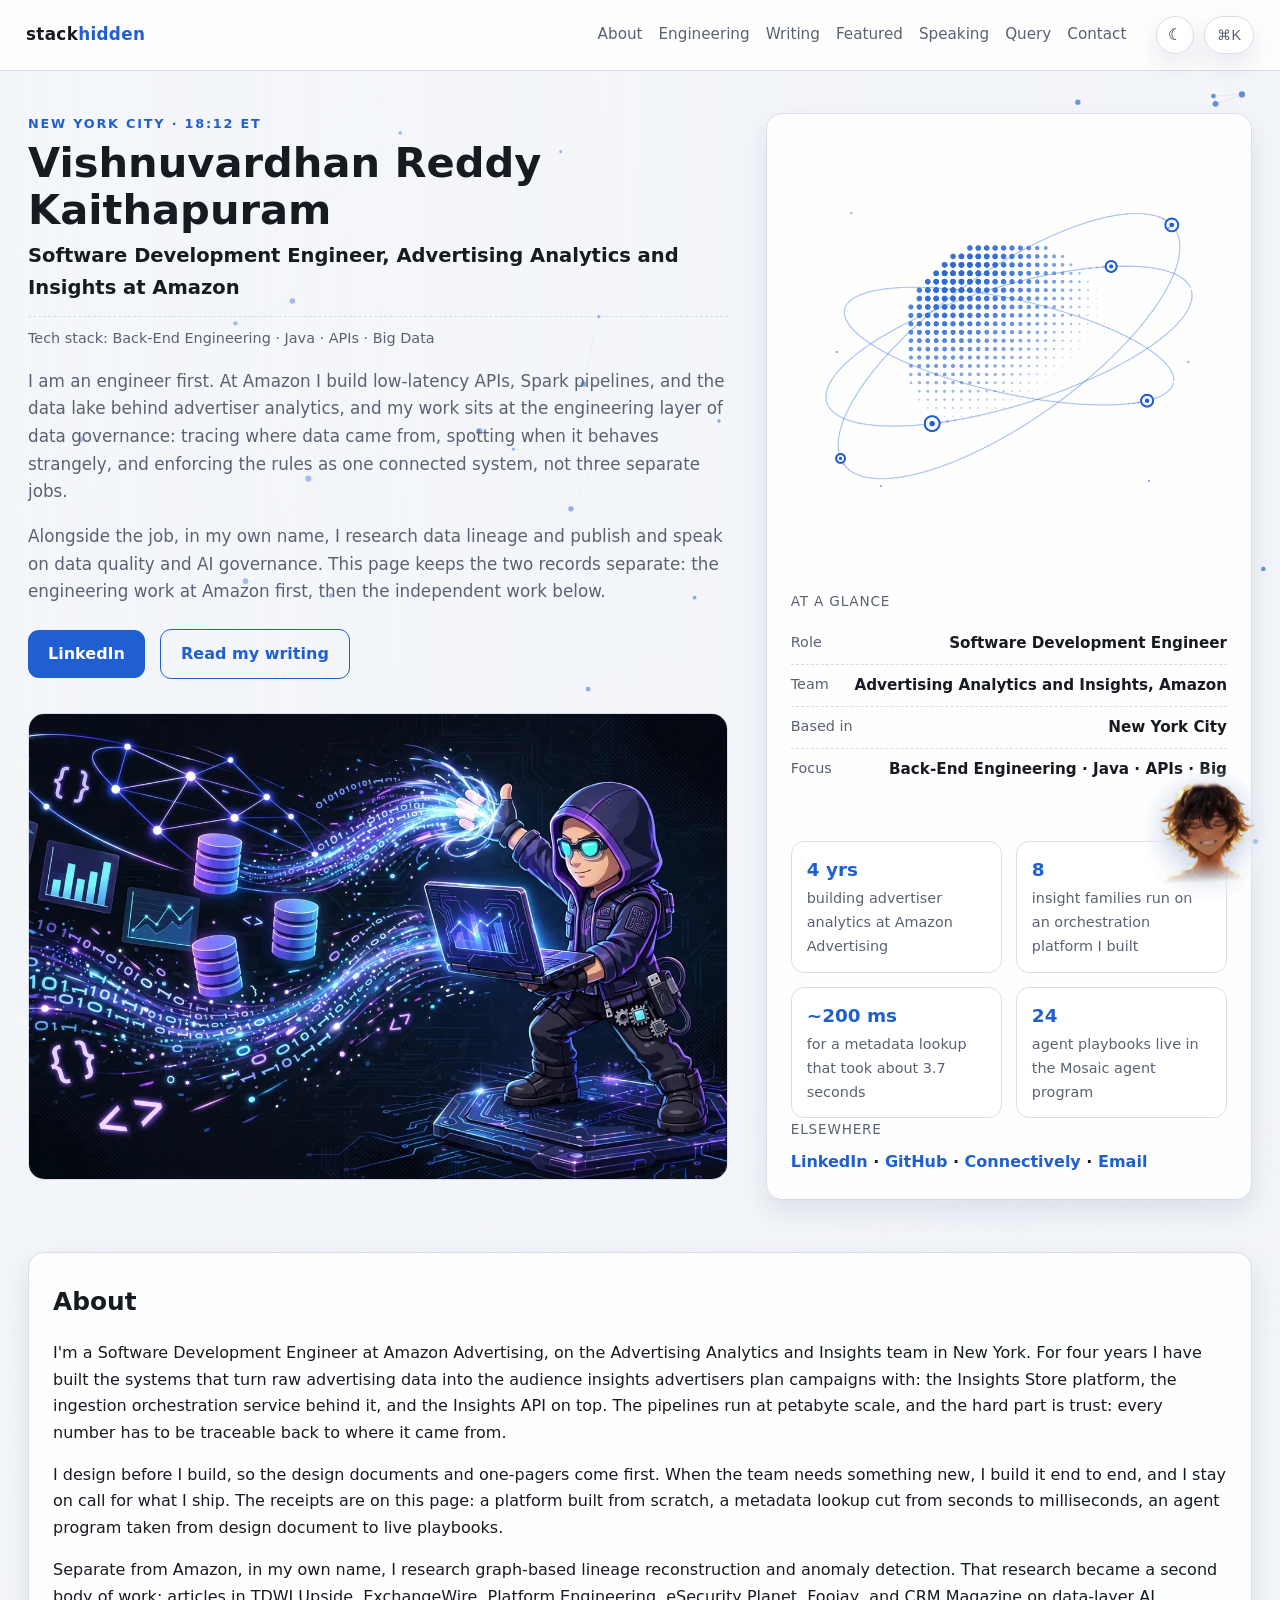
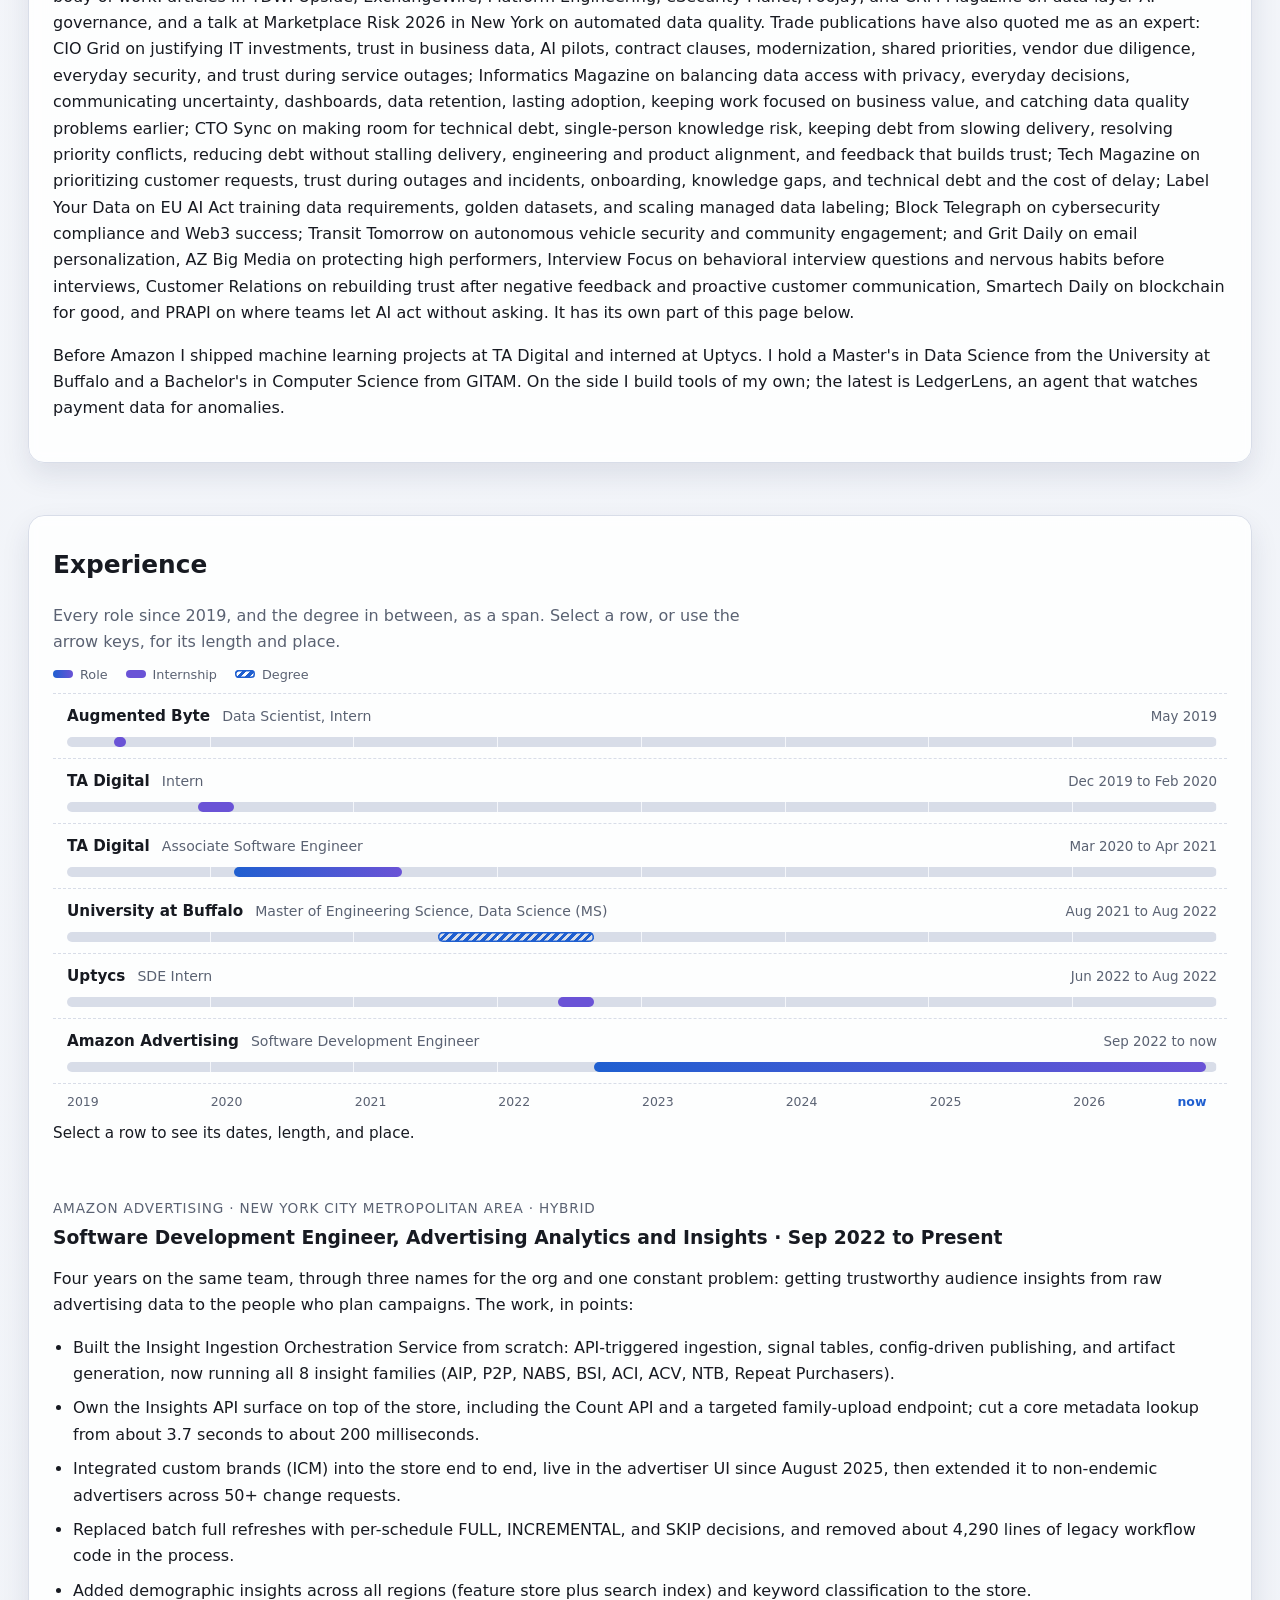
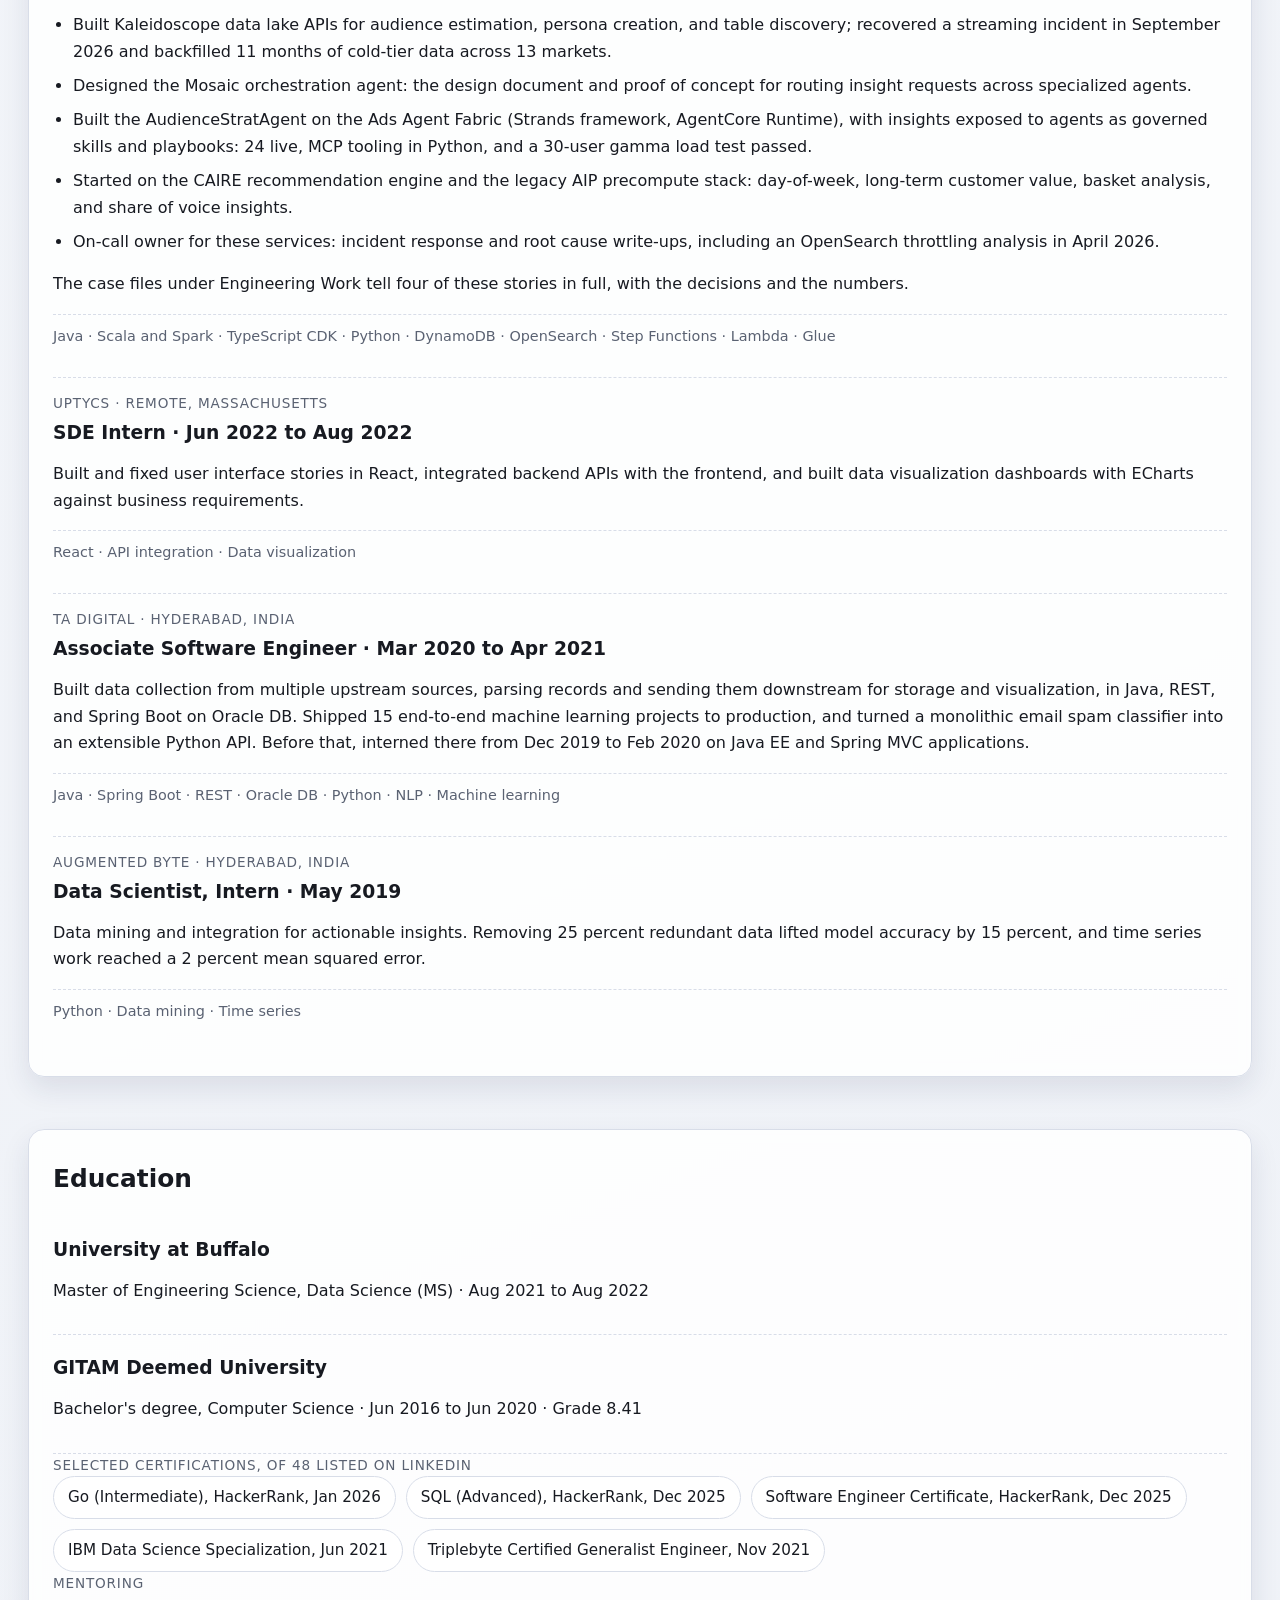
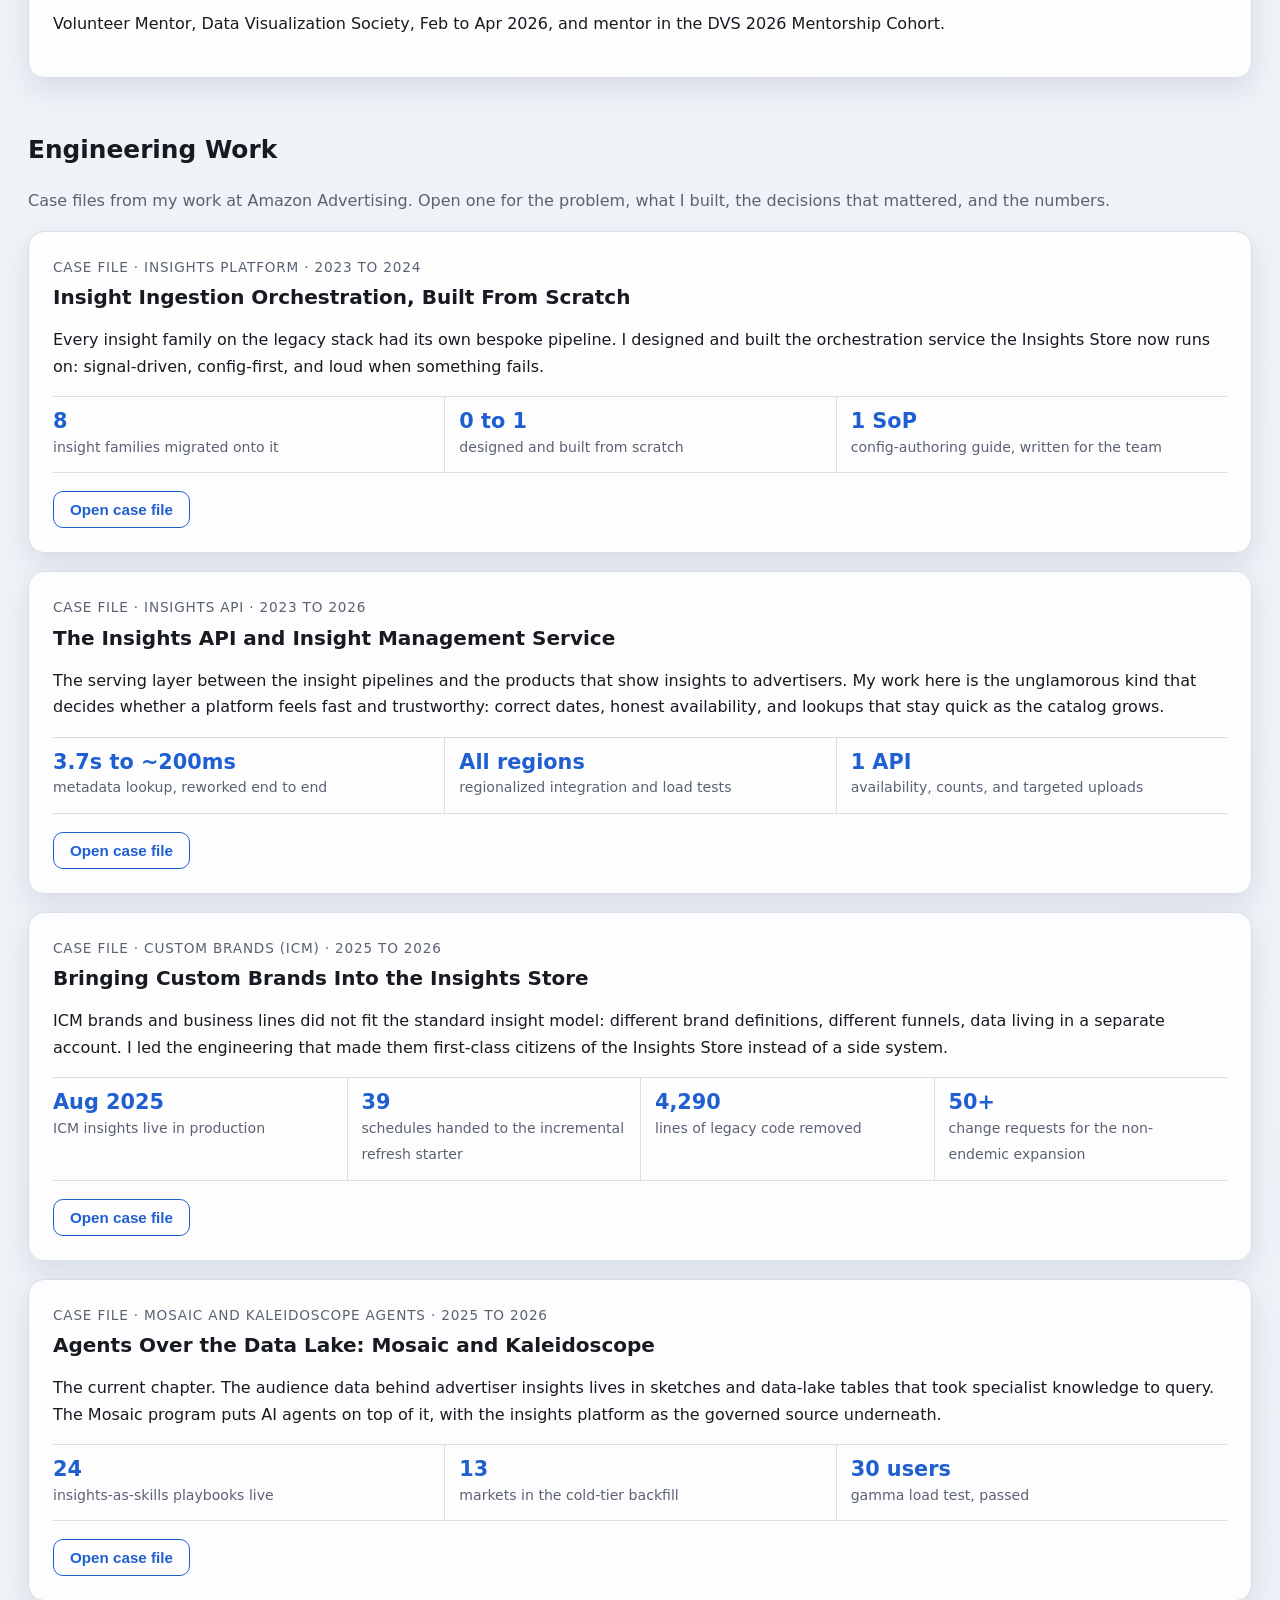
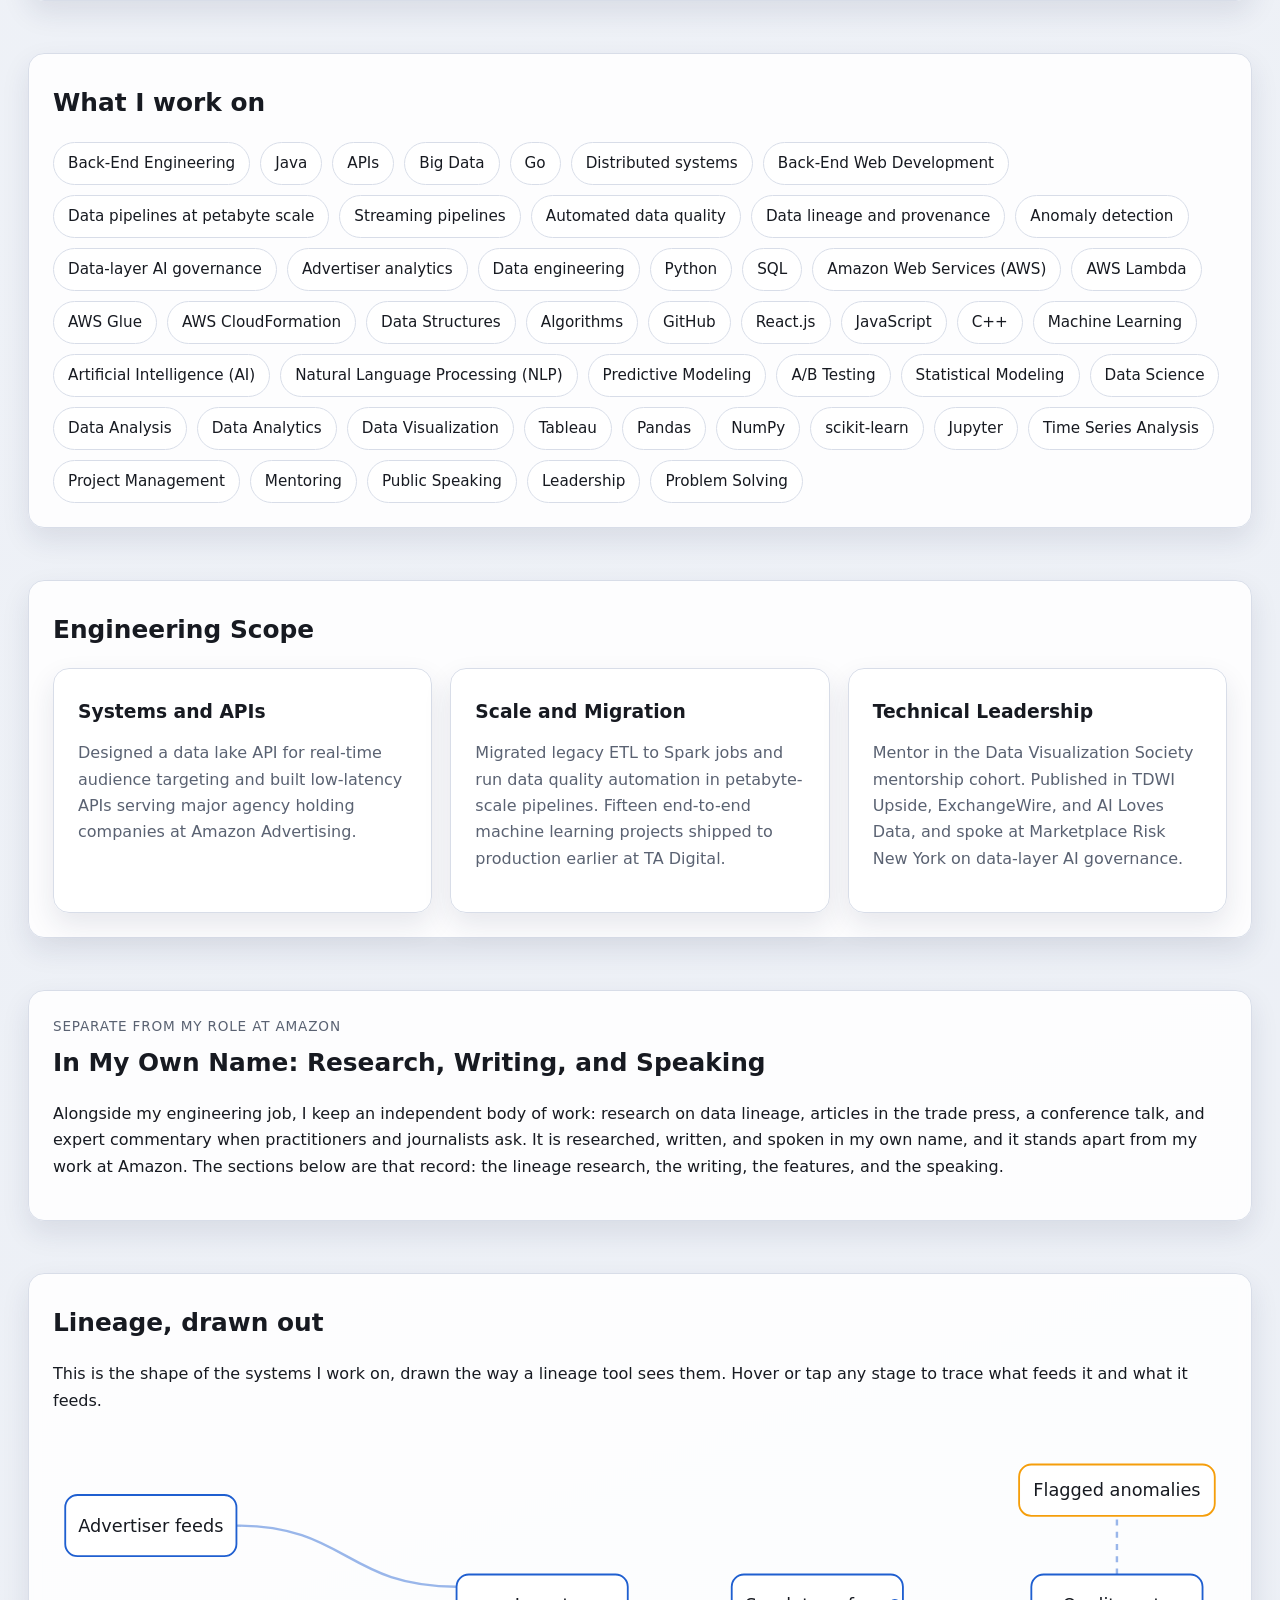
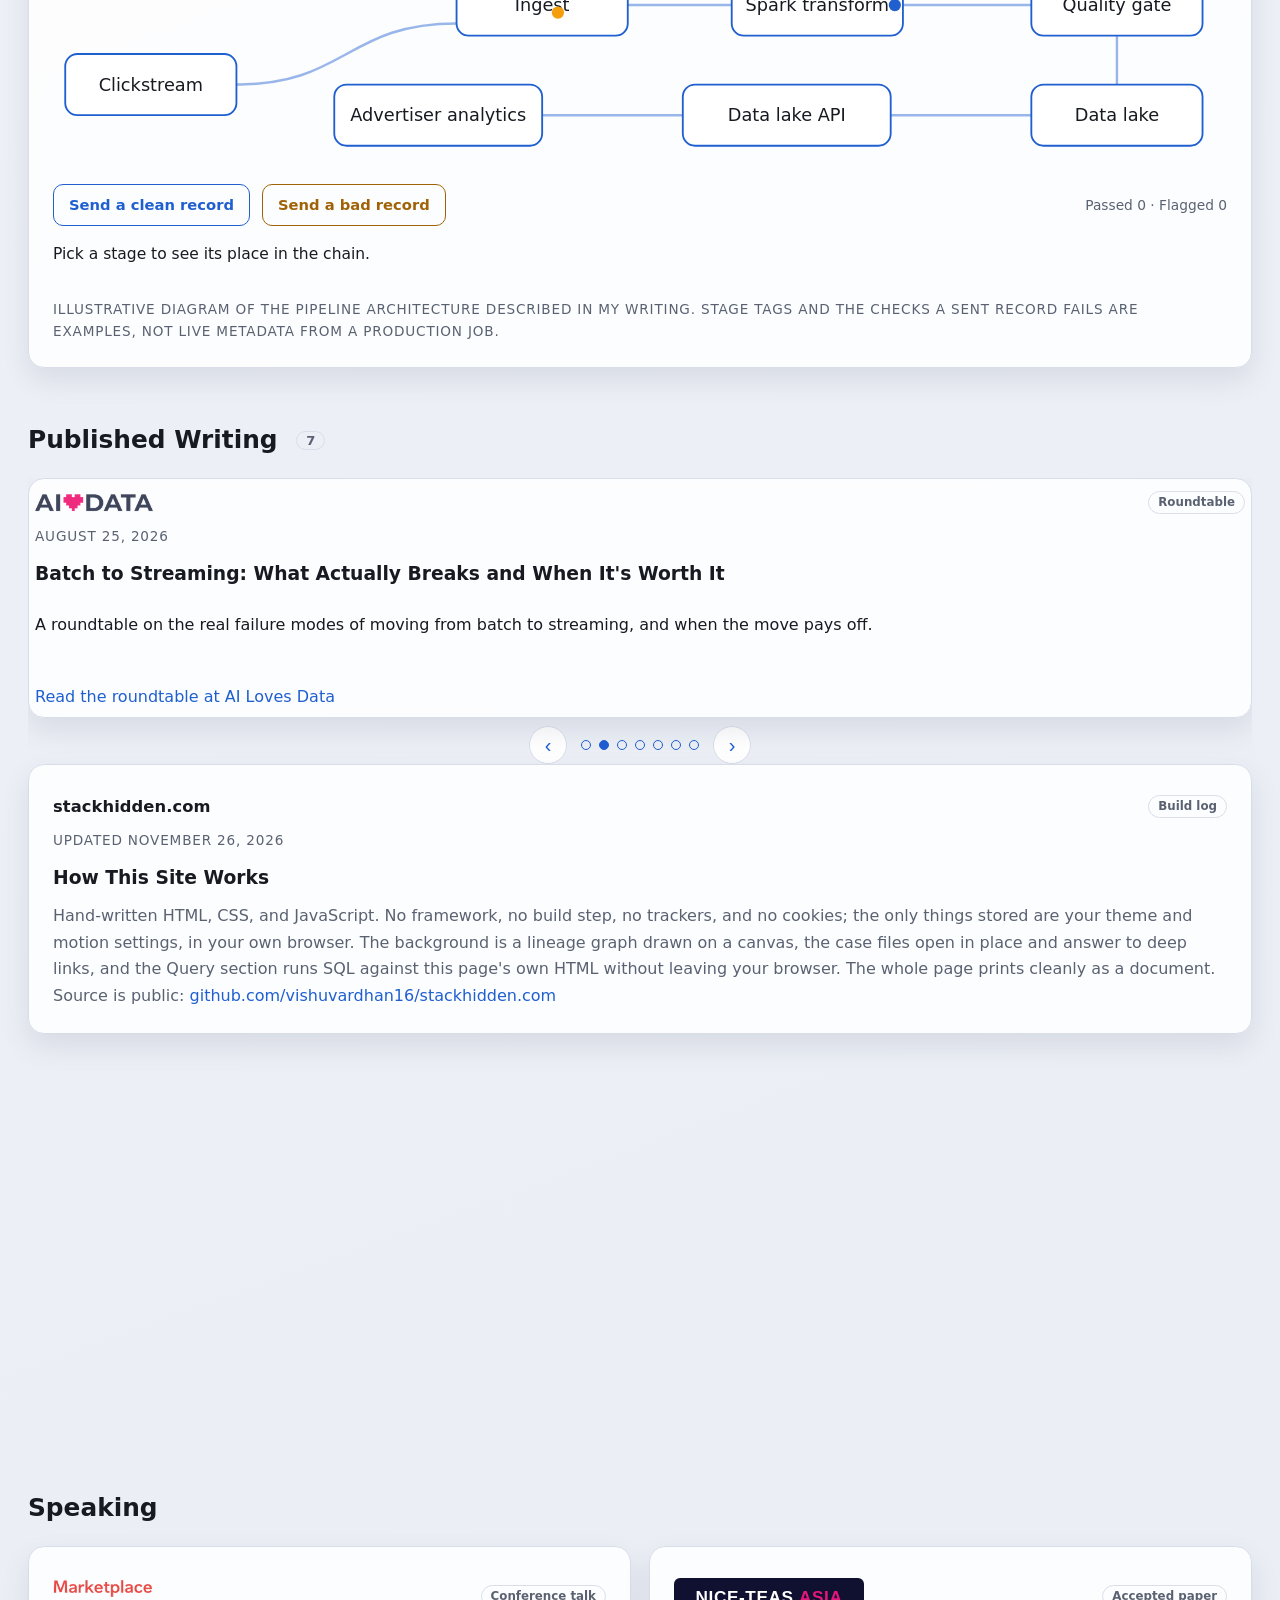
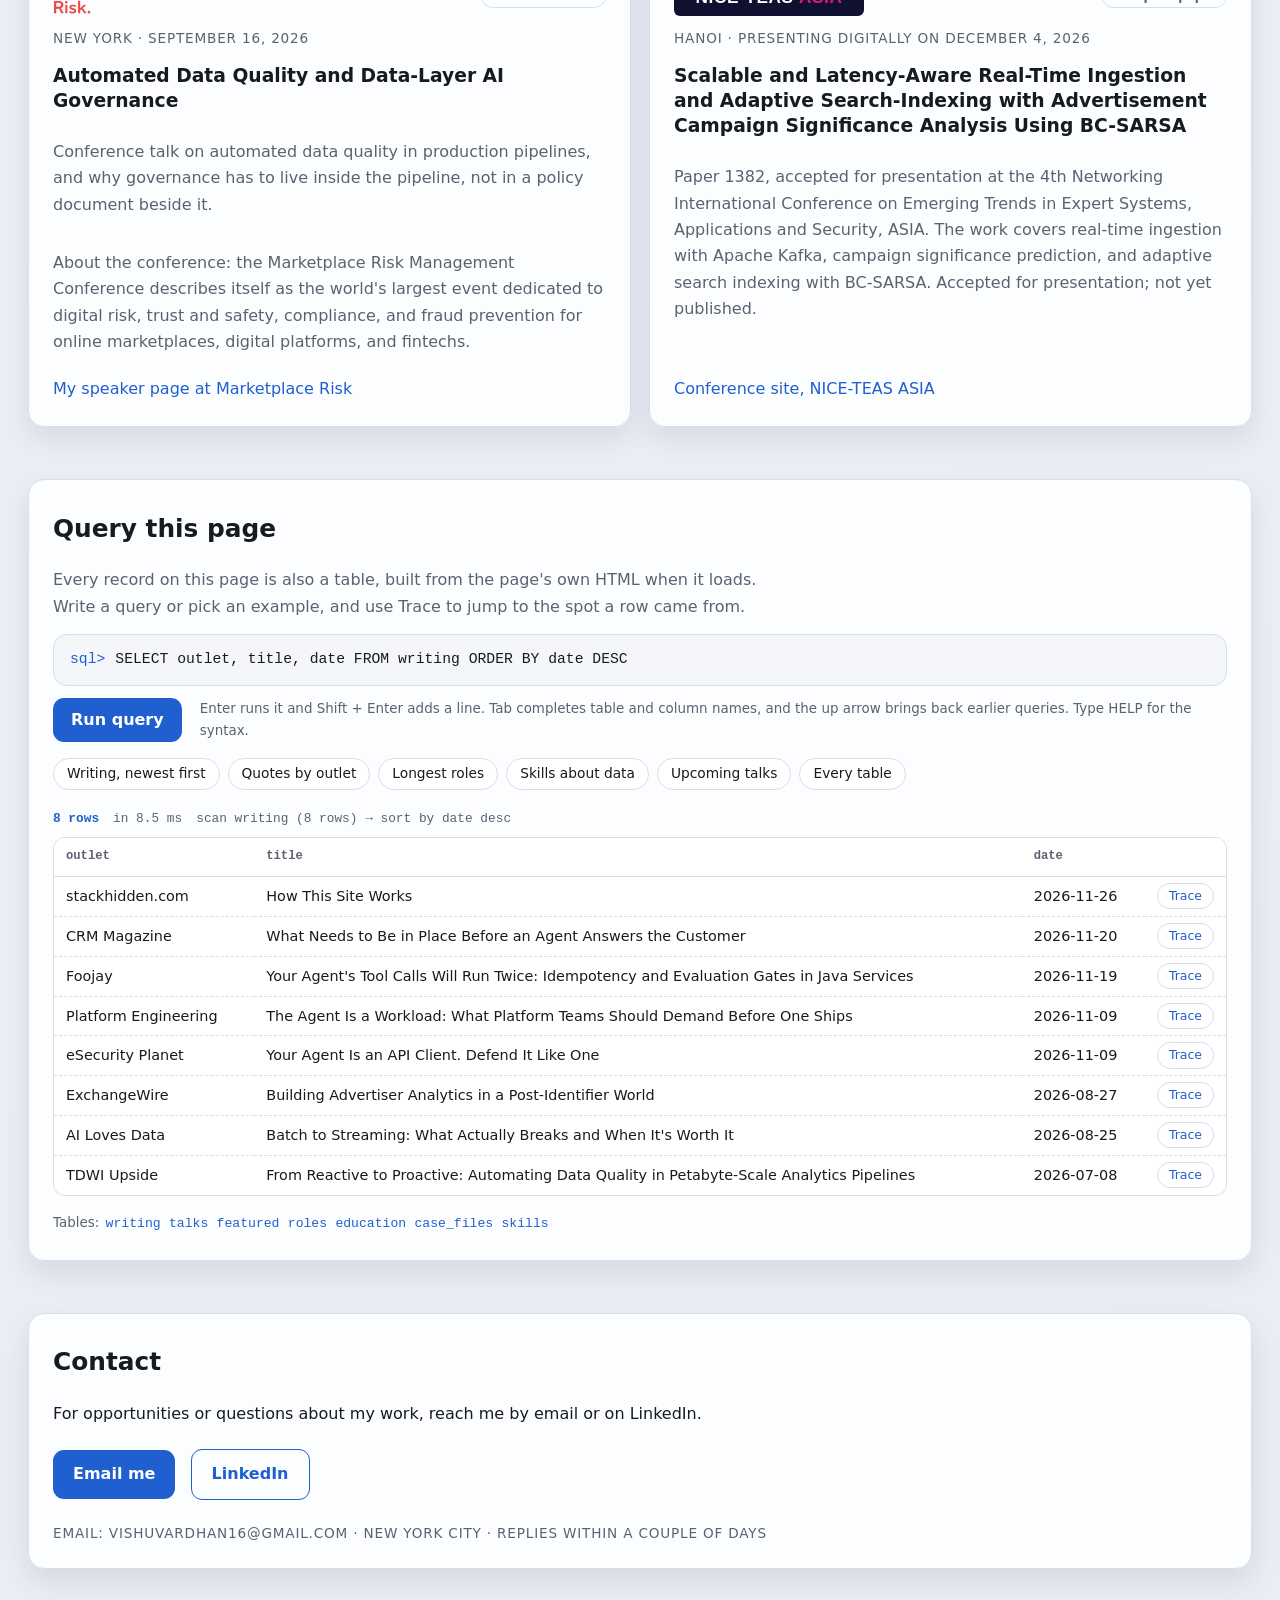
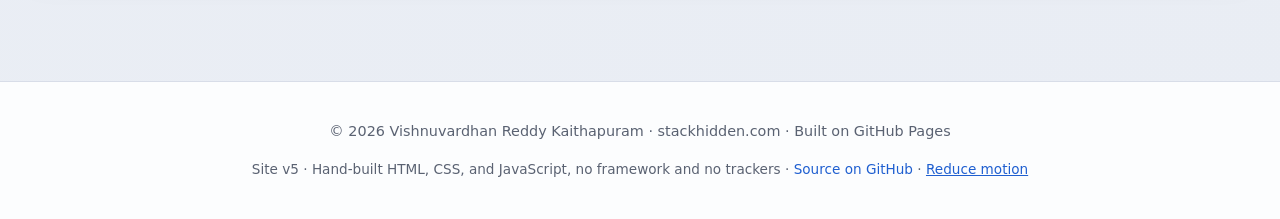
==== index.html @ 3e1000d7 "feat(trace): remove the 2026 trace at the owner's request At 54 spans "2026, as a trace" had become " ====
<!DOCTYPE html>
<html lang="en" data-theme="dark">
<head>
<meta charset="utf-8">
<meta name="viewport" content="width=device-width, initial-scale=1">
<!--
  stackhidden.com - portfolio of Vishnuvardhan Reddy Kaithapuram
  =====================================================================
  ARCHITECTURE
    Plain HTML/CSS/JS. No framework, no build step, no external scripts,
    fonts, CDNs, or trackers. GitHub Pages serves these files as-is from
    the repo vishuvardhan16/stackhidden.com (main branch, root folder).
    That constraint is deliberate: the whole site can be read, audited,
    and edited in a text editor, and it will still work in ten years.

  FILES
    index.html          This page. All content lives here.
    style.css           Theme variables (dark + light) and all layout.
    app.js              All behavior: theme, clock, canvases, hero
                        videos, explorer, case files, carousel,
                        palette, query console.
    assets/             Favicon, home-screen icon, publisher logos,
                        share card, the hero figure, the hero
                        background loops and their stills, and the
                        quote screenshots the Featured carousel no
                        longer shows. See the photo rule below.
    404.html            The page GitHub Pages serves for a missing
                        address. Self-contained; see its own header.
    robots.txt,         Crawl rules and the one canonical URL.
      sitemap.xml

  THEME
    The tiny inline script in <head> is the ONE deliberate exception to
    "all JS lives in app.js". It must run before first paint or returning
    visitors would get a flash of the wrong theme. It only reads
    localStorage / the OS colour-scheme preference and sets
    data-theme on <html>, plus data-motion="reduced" when the visitor
    chose Reduce motion (v5), so the hero intro never plays for someone
    who turned motion off. app.js owns every later change.

  CONTENT RULES (owner's standing instructions - do not break these)
    1. No photo of Vishnu anywhere on this site. No <img> portrait, no
       portrait in og:image, no portrait file in the repo.
    2. Every claim traces to a verified source: his LinkedIn profile read
       live, his published articles, or a real build artefact. Titles,
       dates, roles, and tech stacks are never invented or padded.
    3. Do not name the Journal of Big Data in any bio or profile text.
    4. Earned-media quotes (Label Your Data, Informatics Magazine,
       CTO Sync, Tech Magazine) are linked to their live articles;
       trade articles are titled and dated exactly as published.
    5. Never state his level, his office or building, or his manager's
       name. Internal package and repository names are not site copy.
       Program and system names (Insights Store, Mosaic, Kaleidoscope)
       are fine. The Amazon case files in v4 are written from the
       owner's own record of his work, provided by him on Oct 26, 2026.

  V4 (Oct 2026)
    Case files rebuilt on a fixed template (problem, what I built,
    named decisions, impact row) after a study of the best engineer
    portfolios, Jared Chester's in particular. Adds a Cmd/Ctrl+K
    command palette, a print resume stylesheet,
    a reduce-motion control, and deep links to case files
    (#case=<slug>). No new dependencies; still plain HTML/CSS/JS.

  ACCESSIBILITY
    Landmarks (header/nav/main/footer), one <h1>, a labelled theme
    toggle, a decorative canvas and hero background hidden from
    assistive tech, and prefers-reduced-motion honoured in both CSS and
    the canvas and video code.
-->
<title>Vishnuvardhan Reddy Kaithapuram | Software Development Engineer, Amazon Advertising</title>
<meta name="description" content="Software Development Engineer at Amazon Advertising in New York. I build the data pipelines behind advertiser analytics and work on data quality, lineage, and data-layer AI governance.">
<meta property="og:title" content="Vishnuvardhan Reddy Kaithapuram">
<meta property="og:description" content="Software Development Engineer at Amazon Advertising. Data pipelines, data quality, lineage, and AI governance.">
<meta property="og:type" content="website">
<meta property="og:url" content="https://stackhidden.com/">
<meta property="og:image" content="https://stackhidden.com/assets/og-card.png">
<meta property="og:image:width" content="1200">
<meta property="og:image:height" content="630">
<meta name="twitter:card" content="summary_large_image">
<meta name="twitter:image" content="https://stackhidden.com/assets/og-card.png">
<link rel="canonical" href="https://stackhidden.com/">
<link rel="icon" href="assets/favicon.svg" type="image/svg+xml">
<link rel="apple-touch-icon" href="assets/apple-touch-icon.png">
<!-- The browser's own bar (on phones, the address bar) matches the sticky
     header in either theme. app.js keeps both tags on the visitor's chosen
     theme; the media queries cover visitors without JavaScript. -->
<meta name="theme-color" content="#fdfefe" media="(prefers-color-scheme: light)">
<meta name="theme-color" content="#151923" media="(prefers-color-scheme: dark)">
<script>
(function(){try{var t=localStorage.getItem('theme');if(!t){t=window.matchMedia('(prefers-color-scheme: light)').matches?'light':'dark';}document.documentElement.setAttribute('data-theme',t);if(localStorage.getItem('motion')==='reduced'){document.documentElement.setAttribute('data-motion','reduced');}}catch(e){document.documentElement.setAttribute('data-theme','dark');}})();
</script>
<!-- The stylesheet and script are asked for by content version (?v=, the
     start of each file's SHA-256), so a fresh page never runs with a
     copy cached from before a deploy. scripts/stamp-assets.py writes
     the versions; tests/test_static.py fails while they are stale. -->
<link rel="stylesheet" href="style.css?v=019089107e">
<!-- Without JavaScript the hero background's still shows at once (with
     it, app.js loads the still after itself; see style.css). No script
     means the dark theme, so these are the dark stills. -->
<noscript><style>#heroBg::before{background-image:url(assets/hero-network-dark.webp);opacity:1}@media (max-width:920px){#heroBg::before{background-image:url(assets/hero-network-dark-narrow.webp)}}</style></noscript>
<script type="application/ld+json">
{"@context":"https://schema.org","@type":"Person","name":"Vishnuvardhan Reddy Kaithapuram","jobTitle":"Software Development Engineer","worksFor":{"@type":"Organization","name":"Amazon Advertising"},"address":{"@type":"PostalAddress","addressLocality":"New York","addressRegion":"NY"},"url":"https://stackhidden.com/","sameAs":["https://www.linkedin.com/in/vishnu-vardhan-reddy-kaithapuram/"]}
</script>
</head>
<body>
<!-- Skip link: the first stop for keyboard users, hidden until focused. -->
<a class="skip-link" href="#top">Skip to content</a>
<canvas id="graph" aria-hidden="true"></canvas>
<div id="cursorGlow" aria-hidden="true"></div>

  <!-- Sticky header: brand, section nav, and the theme toggle (app.js wires the toggle). -->
<header class="site-header">
    <div class="scrollbar" aria-hidden="true"><div id="scrollbarFill"></div></div>
  <a class="brand" href="#top">stack<span>hidden</span></a>
  <nav>
    <a href="#about">About</a>
    <a href="#engineering">Engineering</a>
    <a href="#writing">Writing</a>
    <a href="#featured">Featured</a>
    <a href="#speaking">Speaking</a>
    <a href="#query">Query</a>
    <a href="#contact">Contact</a>
  </nav>
  <!-- The two controls sit outside <nav>: they are actions, not
       destinations. On phones the links become one scrolling row under
       the brand while these stay pinned beside it (style.css). -->
  <div class="header-tools">
    <button id="theme-toggle" type="button" aria-label="Switch between light and dark theme" title="Switch theme">
      <span class="icon-sun" aria-hidden="true">&#9728;</span><span class="icon-moon" aria-hidden="true">&#9790;</span>
    </button>
    <button id="paletteBtn" type="button" aria-label="&#8984;K Open command palette" title="Command palette (Ctrl or Cmd + K)">&#8984;K</button>
  </div>
</header>

  <!-- Hero: engineer first. Role and pipelines lead; publications are evidence further down, not the headline. -->
<main id="top" tabindex="-1">
  <section class="hero">
    <!-- Hero background (Nov 8, 2026, the owner's pick of three looks):
         a lineage network drifting behind the top of the page, with
         violet and cyan records travelling its edges and one amber
         record flagged on the way. It is an original 10-second seamless
         loop rendered for this site, after the owner admired the looping
         video background on aiasplus.org. The still for the theme and
         width showing is CSS (style.css, loaded once app.js runs; the
         <noscript> style in the head covers no JavaScript), so a visitor
         without JavaScript, with motion off, or on Data Saver sees the
         network still and downloads no video. app.js picks the
         file below for the theme and width (narrow up to 920px, where the
         hero is one column), plays it under the same rules as the figure
         video, and swaps it when the theme flips. Decorative only:
         hidden from assistive tech, gone in print. -->
    <!-- The inline style is the layer's own position, repeated from
         style.css so the layer stays out of the hero's grid even under a
         stylesheet that predates it. Without it, that is what a cached
         stylesheet did on Nov 8, 2026: the empty layer took the first
         column and pushed the hero text aside. -->
    <div id="heroBg" aria-hidden="true" style="position:absolute;z-index:-1;pointer-events:none">
      <video id="heroBgVideo" muted loop playsinline preload="none" disablepictureinpicture disableremoteplayback tabindex="-1"
             data-src-dark="assets/hero-network-dark.mp4" data-src-light="assets/hero-network-light.mp4"
             data-src-dark-narrow="assets/hero-network-dark-narrow.mp4" data-src-light-narrow="assets/hero-network-light-narrow.mp4"></video>
    </div>
    <div class="hero-text">
      <p class="eyebrow">New York City &middot; <span id="clock">--:--</span> ET</p>
      <h1>Vishnuvardhan Reddy Kaithapuram</h1>
      <p class="role">Software Development Engineer, Advertising Analytics and Insights at Amazon</p>
      <p class="stack hero-stack">Tech stack: Back-End Engineering &middot; Java &middot; APIs &middot; Big Data</p>
      <p class="lede">I am an engineer first. At Amazon I build low-latency APIs, Spark pipelines, and the data lake behind advertiser analytics, and my work sits at the engineering layer of data governance: tracing where data came from, spotting when it behaves strangely, and enforcing the rules as one connected system, not three separate jobs.</p>
      <p class="lede">Alongside the job, in my own name, I research data lineage and publish and speak on data quality and AI governance. This page keeps the two records separate: the engineering work at Amazon first, then the independent work below.</p>
      <p class="actions">
        <a class="button" href="https://www.linkedin.com/in/vishnu-vardhan-reddy-kaithapuram/" target="_blank" rel="noopener">LinkedIn</a>
        <a class="button secondary" href="#writing">Read my writing</a>
      </p>
      <!-- Hero artwork: an action figure of a software engineer wrangling
           big data, generated for this site at the owner's request. He
           asked for a cool action figure related to big data and software
           engineering for the space under the bio (a five-stage pipeline
           diagram lived here briefly and came out the same night: too
           internal), then asked for it animated, "like a gif thing". So
           the figure is a 10-second muted looping MP4 (1.2MB) over
           the still as its poster. The
           figure is a generic illustrated character on a display stand,
           not a portrait; the no-photo rule is about photographs of the
           owner and stands. app.js plays it only when motion is allowed
           and the hero is on screen; under reduced motion the poster
           still is all anyone gets. preload="none" (v5): no byte of the
           video loads until app.js decides to play it, so a visitor with
           motion off, or with Data Saver on, never downloads it. -->
      <figure class="hero-figure">
        <video id="heroVideo" muted loop playsinline preload="none" poster="assets/data-hero.webp" aria-label="Animated illustration of a software engineer action figure on a display stand, laptop in hand, commanding glowing streams of data, database stacks, charts, and a network graph.">
          <source src="assets/data-hero-loop.mp4" type="video/mp4">
        </video>
      </figure>
    </div>
    <aside class="hero-side panel">
      <figure class="core-art">
        <canvas id="coreAnim" width="880" height="880" aria-hidden="true"></canvas>
      </figure>
      <p class="meta">At a glance</p>
      <dl class="glance">
        <div><dt>Role</dt><dd>Software Development Engineer</dd></div>
        <div><dt>Team</dt><dd>Advertising Analytics and Insights, Amazon</dd></div>
        <div><dt>Based in</dt><dd>New York City</dd></div>
        <div><dt>Focus</dt><dd>Back-End Engineering &middot; Java &middot; APIs &middot; Big Data</dd></div>
      </dl>
      <dl class="stats stats-side">
        <div><dt>4 yrs</dt><dd>building advertiser analytics at Amazon Advertising</dd></div>
        <div><dt>8</dt><dd>insight families run on an orchestration platform I built</dd></div>
        <div><dt>~200 ms</dt><dd>for a metadata lookup that took about 3.7 seconds</dd></div>
        <div><dt>24</dt><dd>agent playbooks live in the Mosaic agent program</dd></div>
      </dl>
      <p class="meta">Elsewhere</p>
      <p class="side-links"><a href="https://www.linkedin.com/in/vishnu-vardhan-reddy-kaithapuram/" target="_blank" rel="noopener">LinkedIn</a> &middot; <a href="https://github.com/vishuvardhan16/stackhidden.com" target="_blank" rel="noopener">GitHub</a> &middot; <a href="https://www.connectively.us/p/vishnuvardhan-reddy-kaithapuram" target="_blank" rel="noopener">Connectively</a> &middot; <a href="mailto:vishuvardhan16@gmail.com">Email</a></p>
    </aside>
  </section>

    <!-- About: the owner-approved short bio. Keep wording aligned with his LinkedIn summary. -->
<section id="about" class="panel">
    <h2>About</h2>
    <p>I'm a Software Development Engineer at Amazon Advertising, on the Advertising Analytics and Insights team in New York. For four years I have built the systems that turn raw advertising data into the audience insights advertisers plan campaigns with: the Insights Store platform, the ingestion orchestration service behind it, and the Insights API on top. The pipelines run at petabyte scale, and the hard part is trust: every number has to be traceable back to where it came from.</p>
    <p>I design before I build, so the design documents and one-pagers come first. When the team needs something new, I build it end to end, and I stay on call for what I ship. The receipts are on this page: a platform built from scratch, a metadata lookup cut from seconds to milliseconds, an agent program taken from design document to live playbooks.</p>
    <p>Separate from Amazon, in my own name, I research graph-based lineage reconstruction and anomaly detection. That research became a second body of work: articles in TDWI Upside, ExchangeWire, Platform Engineering, eSecurity Planet, Foojay, and CRM Magazine on data-layer AI governance, and a talk at Marketplace Risk 2026 in New York on automated data quality. Trade publications have also quoted me as an expert: CIO Grid on justifying IT investments, trust in business data, AI pilots, contract clauses, modernization, shared priorities, vendor due diligence, everyday security, and trust during service outages; Informatics Magazine on balancing data access with privacy, everyday decisions, communicating uncertainty, dashboards, data retention, lasting adoption, keeping work focused on business value, and catching data quality problems earlier; CTO Sync on making room for technical debt, single-person knowledge risk, keeping debt from slowing delivery, resolving priority conflicts, reducing debt without stalling delivery, engineering and product alignment, and feedback that builds trust; Tech Magazine on prioritizing customer requests, trust during outages and incidents, onboarding, knowledge gaps, and technical debt and the cost of delay; Label Your Data on EU AI Act training data requirements, golden datasets, and scaling managed data labeling; Block Telegraph on cybersecurity compliance and Web3 success; Transit Tomorrow on autonomous vehicle security and community engagement; and Grit Daily on email personalization, AZ Big Media on protecting high performers, Interview Focus on behavioral interview questions and nervous habits before interviews, Customer Relations on rebuilding trust after negative feedback and proactive customer communication, Smartech Daily on blockchain for good, and PRAPI on where teams let AI act without asking. It has its own part of this page below.</p>
    <p>Before Amazon I shipped machine learning projects at TA Digital and interned at Uptycs. I hold a Master's in Data Science from the University at Buffalo and a Bachelor's in Computer Science from GITAM. On the side I build tools of my own; the latest is LedgerLens, an agent that watches payment data for anomalies.</p>
  </section>

    <!-- Experience: roles and dates must match LinkedIn exactly. Do not add employers, titles, or dates from memory. -->
<section id="experience" class="panel">
    <h2>Experience</h2>
    <!-- Career, as a trace (v5, Nov 2026). Every role and the graduate
         degree since 2019 as a span on a year axis, oldest first, after the
         interactive experience timeline on jaredmchester.com and in the
         page's own trace language. Every date restates the role blocks and
         the Education section below; nothing here is new. The axis runs
         from Jan 2019 to Jan 1 of next year, and app.js recomputes every
         bar from its data-start/data-end when the page loads, so Amazon's
         bar always ends at today. The inline positions are the same
         computation as of Nov 2, 2026, so the chart still reads with
         JavaScript off. Rows are buttons: arrow keys move, Enter opens the
         detail line, and its link jumps to the full entry. -->
    <div class="career">
      <p class="career-note">Every role since 2019, and the degree in between, as a span. Select a row, or use the arrow keys, for its length and place.</p>
      <p class="career-legend" aria-hidden="true"><span><i class="career-swatch kind-role"></i>Role</span><span><i class="career-swatch kind-internship"></i>Internship</span><span><i class="career-swatch kind-degree"></i>Degree</span></p>
      <ol class="career-rows" aria-label="Career timeline, oldest first">
        <li><button type="button" class="career-row" data-start="2019-05" data-end="2019-05" data-kind="internship" data-target="role-augmentedbyte" aria-pressed="false"><span class="career-head"><span class="career-org">Augmented Byte</span><span class="career-title">Data Scientist, Intern</span><span class="career-when">May 2019</span></span><span class="career-track" aria-hidden="true"><span class="career-bar kind-internship" style="left:4.11%;width:1.06%"></span></span></button></li>
        <li><button type="button" class="career-row" data-start="2019-12" data-end="2020-02" data-kind="internship" data-target="role-tadigital" aria-pressed="false"><span class="career-head"><span class="career-org">TA Digital</span><span class="career-title">Intern</span><span class="career-when">Dec 2019 to Feb 2020</span></span><span class="career-track" aria-hidden="true"><span class="career-bar kind-internship" style="left:11.43%;width:3.11%"></span></span></button></li>
        <li><button type="button" class="career-row" data-start="2020-03" data-end="2021-04" data-kind="role" data-target="role-tadigital" aria-pressed="false"><span class="career-head"><span class="career-org">TA Digital</span><span class="career-title">Associate Software Engineer</span><span class="career-when">Mar 2020 to Apr 2021</span></span><span class="career-track" aria-hidden="true"><span class="career-bar kind-role" style="left:14.54%;width:14.58%"></span></span></button></li>
        <li><button type="button" class="career-row" data-start="2021-08" data-end="2022-08" data-kind="degree" data-target="edu-buffalo" aria-pressed="false"><span class="career-head"><span class="career-org">University at Buffalo</span><span class="career-title">Master of Engineering Science, Data Science (MS)</span><span class="career-when">Aug 2021 to Aug 2022</span></span><span class="career-track" aria-hidden="true"><span class="career-bar kind-degree" style="left:32.27%;width:13.55%"></span></span></button></li>
        <li><button type="button" class="career-row" data-start="2022-06" data-end="2022-08" data-kind="internship" data-target="role-uptycs" aria-pressed="false"><span class="career-head"><span class="career-org">Uptycs</span><span class="career-title">SDE Intern</span><span class="career-when">Jun 2022 to Aug 2022</span></span><span class="career-track" aria-hidden="true"><span class="career-bar kind-internship" style="left:42.68%;width:3.14%"></span></span></button></li>
        <li><button type="button" class="career-row" data-start="2022-09" data-end="now" data-kind="role" data-target="role-amazon" aria-pressed="false"><span class="career-head"><span class="career-org">Amazon Advertising</span><span class="career-title">Software Development Engineer</span><span class="career-when">Sep 2022 to now</span></span><span class="career-track" aria-hidden="true"><span class="career-bar kind-role" style="left:45.82%;width:52.13%"></span></span></button></li>
      </ol>
      <div class="career-axis" aria-hidden="true"><span style="left:0%">2019</span><span style="left:12.49%">2020</span><span style="left:25.02%">2021</span><span style="left:37.51%">2022</span><span style="left:50%">2023</span><span style="left:62.49%">2024</span><span style="left:75.02%">2025</span><span style="left:87.51%">2026</span><span class="career-now" style="left:97.95%">now</span></div>
      <p id="careerDetail" class="career-detail" aria-live="polite">Select a row to see its dates, length, and place.</p>
    </div>
    <!-- Roles, employers, dates, and work details below are copied in substance from his LinkedIn profile, read live on Oct 26, 2026. Wording is condensed; no employer, title, date, or result has been added. -->
    <div class="role-block" id="role-amazon">
      <p class="meta">Amazon Advertising &middot; New York City Metropolitan Area &middot; Hybrid</p>
      <h3>Software Development Engineer, Advertising Analytics and Insights &middot; Sep 2022 to Present</h3>
      <p>Four years on the same team, through three names for the org and one constant problem: getting trustworthy audience insights from raw advertising data to the people who plan campaigns. The work, in points:</p>
      <ul class="points">
        <li>Built the Insight Ingestion Orchestration Service from scratch: API-triggered ingestion, signal tables, config-driven publishing, and artifact generation, now running all 8 insight families (AIP, P2P, NABS, BSI, ACI, ACV, NTB, Repeat Purchasers).</li>
        <li>Own the Insights API surface on top of the store, including the Count API and a targeted family-upload endpoint; cut a core metadata lookup from about 3.7 seconds to about 200 milliseconds.</li>
        <li>Integrated custom brands (ICM) into the store end to end, live in the advertiser UI since August 2025, then extended it to non-endemic advertisers across 50+ change requests.</li>
        <li>Replaced batch full refreshes with per-schedule FULL, INCREMENTAL, and SKIP decisions, and removed about 4,290 lines of legacy workflow code in the process.</li>
        <li>Added demographic insights across all regions (feature store plus search index) and keyword classification to the store.</li>
        <li>Built Kaleidoscope data lake APIs for audience estimation, persona creation, and table discovery; recovered a streaming incident in September 2026 and backfilled 11 months of cold-tier data across 13 markets.</li>
        <li>Designed the Mosaic orchestration agent: the design document and proof of concept for routing insight requests across specialized agents.</li>
        <li>Built the AudienceStratAgent on the Ads Agent Fabric (Strands framework, AgentCore Runtime), with insights exposed to agents as governed skills and playbooks: 24 live, MCP tooling in Python, and a 30-user gamma load test passed.</li>
        <li>Started on the CAIRE recommendation engine and the legacy AIP precompute stack: day-of-week, long-term customer value, basket analysis, and share of voice insights.</li>
        <li>On-call owner for these services: incident response and root cause write-ups, including an OpenSearch throttling analysis in April 2026.</li>
      </ul>
      <p>The case files under Engineering Work tell four of these stories in full, with the decisions and the numbers.</p>
      <p class="stack">Java &middot; Scala and Spark &middot; TypeScript CDK &middot; Python &middot; DynamoDB &middot; OpenSearch &middot; Step Functions &middot; Lambda &middot; Glue</p>
    </div>
    <div class="role-block" id="role-uptycs">
      <p class="meta">Uptycs &middot; Remote, Massachusetts</p>
      <h3>SDE Intern &middot; Jun 2022 to Aug 2022</h3>
      <p>Built and fixed user interface stories in React, integrated backend APIs with the frontend, and built data visualization dashboards with ECharts against business requirements.</p>
      <p class="stack">React &middot; API integration &middot; Data visualization</p>
    </div>
    <div class="role-block" id="role-tadigital">
      <p class="meta">TA Digital &middot; Hyderabad, India</p>
      <h3>Associate Software Engineer &middot; Mar 2020 to Apr 2021</h3>
      <p>Built data collection from multiple upstream sources, parsing records and sending them downstream for storage and visualization, in Java, REST, and Spring Boot on Oracle DB. Shipped 15 end-to-end machine learning projects to production, and turned a monolithic email spam classifier into an extensible Python API. Before that, interned there from Dec 2019 to Feb 2020 on Java EE and Spring MVC applications.</p>
      <p class="stack">Java &middot; Spring Boot &middot; REST &middot; Oracle DB &middot; Python &middot; NLP &middot; Machine learning</p>
    </div>
    <div class="role-block" id="role-augmentedbyte">
      <p class="meta">Augmented Byte &middot; Hyderabad, India</p>
      <h3>Data Scientist, Intern &middot; May 2019</h3>
      <p>Data mining and integration for actionable insights. Removing 25 percent redundant data lifted model accuracy by 15 percent, and time series work reached a 2 percent mean squared error.</p>
      <p class="stack">Python &middot; Data mining &middot; Time series</p>
    </div>
  </section>

  <section id="education" class="panel">
    <h2>Education</h2>
    <!-- Degree names, schools, and dates exactly as listed on LinkedIn. No campus is named for either school there, so none is stated here. -->
    <div class="role-block" id="edu-buffalo">
      <h3>University at Buffalo</h3>
      <p>Master of Engineering Science, Data Science (MS) &middot; Aug 2021 to Aug 2022</p>
    </div>
    <div class="role-block">
      <h3>GITAM Deemed University</h3>
      <p>Bachelor's degree, Computer Science &middot; Jun 2016 to Jun 2020 &middot; Grade 8.41</p>
    </div>
    <p class="meta">Selected certifications, of 48 listed on LinkedIn</p>
    <ul class="chips">
      <li>Go (Intermediate), HackerRank, Jan 2026</li>
      <li>SQL (Advanced), HackerRank, Dec 2025</li>
      <li>Software Engineer Certificate, HackerRank, Dec 2025</li>
      <li>IBM Data Science Specialization, Jun 2021</li>
      <li>Triplebyte Certified Generalist Engineer, Nov 2021</li>
    </ul>
    <p class="meta">Mentoring</p>
    <p>Volunteer Mentor, Data Visualization Society, Feb to Apr 2026, and mentor in the DVS 2026 Mentorship Cohort.</p>
  </section>

    <!-- Engineering case files, v4 template: lede, impact row, then an
         expandable file (the problem, what I built, named decisions,
         stack). Every fact is from the owner's own record of his Amazon
         work, provided Oct 26, 2026. No level, office, manager, or
         internal package names anywhere, per his standing rule.
         Deep links: #case=<slug> opens the file on load (app.js). -->
<section id="engineering">
    <h2>Engineering Work</h2>
    <p class="trace-note">Case files from my work at Amazon Advertising. Open one for the problem, what I built, the decisions that mattered, and the numbers.</p>

    <article class="panel case" id="case-orchestration">
      <p class="meta">Case file &middot; Insights platform &middot; 2023 to 2024</p>
      <h3>Insight Ingestion Orchestration, Built From Scratch</h3>
      <p>Every insight family on the legacy stack had its own bespoke pipeline. I designed and built the orchestration service the Insights Store now runs on: signal-driven, config-first, and loud when something fails.</p>
      <div class="impact-row">
        <div><strong>8</strong><span>insight families migrated onto it</span></div>
        <div><strong>0 to 1</strong><span>designed and built from scratch</span></div>
        <div><strong>1 SoP</strong><span>config-authoring guide, written for the team</span></div>
      </div>
      <button type="button" class="case-toggle" data-case="case-orchestration" aria-expanded="false">Open case file</button>
      <div class="case-body" hidden>
        <h4>The problem</h4>
        <p>Audience insights (purchase frequency, share of voice, brand switching, demographics, and more) were each computed by their own hand-wired pipeline. Onboarding a new metric meant new code, failures were discovered by customers, and nobody could answer a simple question: what ran, when, and did it publish?</p>
        <h4>What I built</h4>
        <ul>
          <li>A Coral API gateway with Lambda handlers in front of DynamoDB signal tables that track metrics, subtypes, families, and publishes.</li>
          <li>A configuration bucket holding auto-deployed JSON configs, so a family is described in config, not code.</li>
          <li>A work queue with a dead-letter queue and a driver Lambda, plus a Step Function that generates the artifacts each run produces.</li>
          <li>A Scala Glue payload generator and a signal processor with SNS fan-out, so downstream consumers react to publishes instead of polling.</li>
          <li>A job metadata table and long-runtime alarms, so a stuck job pages a human instead of stalling quietly.</li>
        </ul>
        <h4>Decisions</h4>
        <dl class="decisions">
          <dt>Signals over schedules</dt><dd>Downstream work triggers off publish signals recorded in DynamoDB, not chains of cron timers. If an upstream run is late, downstream waits for the signal instead of computing on stale data.</dd>
          <dt>Config over code</dt><dd>New families and metrics onboard through JSON configuration that deploys itself. I wrote the config-authoring standard operating procedure so the next engineer does not need me in the room.</dd>
          <dt>Fail loud</dt><dd>Dead-letter queues and long-runtime alarms are part of the design, not an afterthought. A failed insight run is a ticket and an alarm, never a silent gap in a dashboard.</dd>
        </dl>
        <p class="stack">Stack: Java (Coral), Lambda, DynamoDB, Step Functions, Glue (Scala), SQS and SNS, TypeScript CDK, Andes 3.0 and Feature Store</p>
      </div>
    </article>

    <article class="panel case" id="case-insights-api">
      <p class="meta">Case file &middot; Insights API &middot; 2023 to 2026</p>
      <h3>The Insights API and Insight Management Service</h3>
      <p>The serving layer between the insight pipelines and the products that show insights to advertisers. My work here is the unglamorous kind that decides whether a platform feels fast and trustworthy: correct dates, honest availability, and lookups that stay quick as the catalog grows.</p>
      <div class="impact-row">
        <div><strong>3.7s to ~200ms</strong><span>metadata lookup, reworked end to end</span></div>
        <div><strong>All regions</strong><span>regionalized integration and load tests</span></div>
        <div><strong>1 API</strong><span>availability, counts, and targeted uploads</span></div>
      </div>
      <button type="button" class="case-toggle" data-case="case-insights-api" aria-expanded="false">Open case file</button>
      <div class="case-body" hidden>
        <h4>The problem</h4>
        <p>Consumers of the Insights Store needed to ask three questions constantly: what insights exist for this advertiser, over what dates, and is the data fresh? Early answers were slow and sometimes wrong, because metric dates were assumed rather than modeled, and metadata reads scanned whole tables.</p>
        <h4>What I built</h4>
        <ul>
          <li>Cadence-aware metric dates in the Insight Management Service, so weekly, monthly, and quarterly insights each carry their real dates through payloads and API models, with start and end dates supported end to end.</li>
          <li>A Count API behind the family-availability endpoint, so a UI can show what exists before it asks for the data itself.</li>
          <li>A targeted family-upload endpoint (Smithy model, data access layer, integration and load tests) for correcting one family without republishing the world.</li>
          <li>Manual-insights ingestion: an S3-triggered Lambda that assigns IDs, tracks what has been served, and alarms on failure, plus PDF as a supported asset type and a Kinesis dead-letter queue.</li>
        </ul>
        <h4>Decisions</h4>
        <dl class="decisions">
          <dt>Fix the access pattern, not the instance</dt><dd>The slow metadata endpoint was reading with a full table Scan. I reworked it to a Query against the right key, which is why the fix held at about 200 milliseconds instead of creeping back.</dd>
          <dt>Dates are part of the contract</dt><dd>An insight without trustworthy dates is a wrong answer waiting to happen. Cadence is modeled in the data, not guessed by each consumer.</dd>
          <dt>Test where it runs</dt><dd>Integration tests are regionalized and load tests run against the real shape of the catalog, because the failures that matter show up per region and at catalog scale.</dd>
        </dl>
        <p class="stack">Stack: Java, Smithy, Lambda, DynamoDB, OpenSearch, Kinesis, S3, TypeScript CDK</p>
      </div>
    </article>

    <article class="panel case" id="case-icm">
      <p class="meta">Case file &middot; Custom brands (ICM) &middot; 2025 to 2026</p>
      <h3>Bringing Custom Brands Into the Insights Store</h3>
      <p>ICM brands and business lines did not fit the standard insight model: different brand definitions, different funnels, data living in a separate account. I led the engineering that made them first-class citizens of the Insights Store instead of a side system.</p>
      <div class="impact-row">
        <div><strong>Aug 2025</strong><span>ICM insights live in production</span></div>
        <div><strong>39</strong><span>schedules handed to the incremental refresh starter</span></div>
        <div><strong>4,290</strong><span>lines of legacy code removed</span></div>
        <div><strong>50+</strong><span>change requests for the non-endemic expansion</span></div>
      </div>
      <button type="button" class="case-toggle" data-case="case-icm" aria-expanded="false">Open case file</button>
      <div class="case-body" hidden>
        <h4>The problem</h4>
        <p>Standard insights assume standard brands. Custom brands broke that assumption in the data model, the account mapping, the funnels, and the refresh cycle all at once, and a parallel store would have doubled every future cost.</p>
        <h4>What I built</h4>
        <ul>
          <li>The low-level design for the integration, then the build: a Yellowtail ECS endpoint reading the sketch database with adaptors for the APT funnel views (trailing twelve months, year to date, quarterly, year-over-year growth).</li>
          <li>Brand type and version carried in the unified family table and the APIs, with separate S3 partitioning for standard and ICM data.</li>
          <li>A Step Function and Lambda trigger inside the ICM account, ICM-aware account mapping, and the ICM Purchase Frequency, Demographic, and Recency-Frequency metrics.</li>
          <li>The incremental refresh system: a starter that decides FULL, INCREMENTAL, or SKIP from the partitions that actually changed, per-configuration refresh records, a no-change-day gate, and one deduplicated ticket per failed run.</li>
        </ul>
        <h4>Decisions</h4>
        <dl class="decisions">
          <dt>One family table, two brand types</dt><dd>I extended the unified model with a brand type rather than forking a second store. Every improvement to the platform since then has applied to both brand kinds for free.</dd>
          <dt>Refresh only what changed</dt><dd>Full recomputation on a schedule is simple and wasteful. The starter reads the loyalty partitions and decides per dataset: full, incremental, or skip. On a no-change day the correct amount of compute is none.</dd>
          <dt>Delete as a deliverable</dt><dd>The migration ended with 4,290 lines of legacy OmniFlow code removed. Code that no longer exists cannot page anyone.</dd>
        </dl>
        <p class="stack">Stack: Java, ECS, DynamoDB, S3, Step Functions, Lambda, Zeno, Theta sketches, TypeScript CDK</p>
      </div>
    </article>

    <article class="panel case" id="case-mosaic">
      <p class="meta">Case file &middot; Mosaic and Kaleidoscope agents &middot; 2025 to 2026</p>
      <h3>Agents Over the Data Lake: Mosaic and Kaleidoscope</h3>
      <p>The current chapter. The audience data behind advertiser insights lives in sketches and data-lake tables that took specialist knowledge to query. The Mosaic program puts AI agents on top of it, with the insights platform as the governed source underneath.</p>
      <div class="impact-row">
        <div><strong>24</strong><span>insights-as-skills playbooks live</span></div>
        <div><strong>13</strong><span>markets in the cold-tier backfill</span></div>
        <div><strong>30 users</strong><span>gamma load test, passed</span></div>
      </div>
      <button type="button" class="case-toggle" data-case="case-mosaic" aria-expanded="false">Open case file</button>
      <div class="case-body" hidden>
        <h4>The problem</h4>
        <p>Persona and audience questions ("how big is this audience, in this market, on these devices?") needed sketch data that only a few engineers could reach, and an agent answering those questions needs tools with contracts, not a database connection and good intentions.</p>
        <h4>What I built</h4>
        <ul>
          <li>Kaleidoscope Data Lake APIs: CreatePersona, DescribePersona, EstimateAudienceSize, DiscoverTables, signal ID resolution, a targeting-expression evaluator, and ephemeral storage, on top of Theta sketch data.</li>
          <li>The Mosaic audience-strategy agent on Ads Agent Fabric and Bedrock AgentCore Runtime: scaffold, CDK, pipeline, system prompt and response contract, monitoring and alarming, and an agentic sandbox.</li>
          <li>Insights-as-skills playbooks that package insight logic for the agent, with end-to-end and load testing, and the integration with the internal agent service including a per-realm routing fix for EU and FE.</li>
          <li>Operations when it counted: recovery from the September 2026 streaming-sketch incident, and an 11-month recency and device-class cold-tier backfill across 13 markets.</li>
        </ul>
        <h4>Decisions</h4>
        <dl class="decisions">
          <dt>Insights as skills, not prompts</dt><dd>An agent that improvises an insight is a liability. The platform's insight logic is packaged as tested playbooks the agent invokes, so the answer an advertiser sees is the same computation the platform has always run.</dd>
          <dt>Contracts before autonomy</dt><dd>The agent's response contract, monitoring, and alarms were built with the agent, not after it. Autonomy without observability is just a faster way to be wrong.</dd>
          <dt>Route per realm</dt><dd>EU and FE traffic follows different paths for real regulatory and latency reasons. The routing fix treats realm as a first-class input to the integration, not a special case.</dd>
        </dl>
        <p class="stack">Stack: Python (Strands Agents, FastMCP), Bedrock AgentCore, Java, Theta sketches, DynamoDB, S3, TypeScript CDK</p>
      </div>
    </article>

  </section>

    <!-- Expertise chips: his four leads first, then his working
       specialties, then the substance of his LinkedIn skills list
       (80 entries read Oct 2026), deduped and cleaned of filler. -->
<section id="work" class="panel">
    <h2>What I work on</h2>
    <ul class="chips">
      <li>Back-End Engineering</li>
      <li>Java</li>
      <li>APIs</li>
      <li>Big Data</li>
      <li>Go</li>
      <li>Distributed systems</li>
      <li>Back-End Web Development</li>
      <li>Data pipelines at petabyte scale</li>
      <li>Streaming pipelines</li>
      <li>Automated data quality</li>
      <li>Data lineage and provenance</li>
      <li>Anomaly detection</li>
      <li>Data-layer AI governance</li>
      <li>Advertiser analytics</li>
      <li>Data engineering</li>
      <li>Python</li>
      <li>SQL</li>
      <li>Amazon Web Services (AWS)</li>
      <li>AWS Lambda</li>
      <li>AWS Glue</li>
      <li>AWS CloudFormation</li>
      <li>Data Structures</li>
      <li>Algorithms</li>
      <li>GitHub</li>
      <li>React.js</li>
      <li>JavaScript</li>
      <li>C++</li>
      <li>Machine Learning</li>
      <li>Artificial Intelligence (AI)</li>
      <li>Natural Language Processing (NLP)</li>
      <li>Predictive Modeling</li>
      <li>A/B Testing</li>
      <li>Statistical Modeling</li>
      <li>Data Science</li>
      <li>Data Analysis</li>
      <li>Data Analytics</li>
      <li>Data Visualization</li>
      <li>Tableau</li>
      <li>Pandas</li>
      <li>NumPy</li>
      <li>scikit-learn</li>
      <li>Jupyter</li>
      <li>Time Series Analysis</li>
      <li>Project Management</li>
      <li>Mentoring</li>
      <li>Public Speaking</li>
      <li>Leadership</li>
      <li>Problem Solving</li>
    </ul>
  </section>

<section id="scope" class="panel">
    <h2>Engineering Scope</h2>
    <!-- Scope of his engineering work, mapped only to items already
         evidenced on this page. No team sizes, budgets, or headcount
         claims: none are in his public record. Owner direction (Oct 26,
         2026): do NOT state any future-role aspiration on this website;
         the site presents his current role and record only. -->
    <div class="cards">
      <article class="card"><h3>Systems and APIs</h3><p>Designed a data lake API for real-time audience targeting and built low-latency APIs serving major agency holding companies at Amazon Advertising.</p></article>
      <article class="card"><h3>Scale and Migration</h3><p>Migrated legacy ETL to Spark jobs and run data quality automation in petabyte-scale pipelines. Fifteen end-to-end machine learning projects shipped to production earlier at TA Digital.</p></article>
      <article class="card"><h3>Technical Leadership</h3><p>Mentor in the Data Visualization Society mentorship cohort. Published in TDWI Upside, ExchangeWire, and AI Loves Data, and spoke at Marketplace Risk New York on data-layer AI governance.</p></article>
    </div>
  </section>

  <section class="panel pillar">
    <p class="meta">Separate from my role at Amazon</p>
    <h2>In My Own Name: Research, Writing, and Speaking</h2>
    <p>Alongside my engineering job, I keep an independent body of work: research on data lineage, articles in the trade press, a conference talk, and expert commentary when practitioners and journalists ask. It is researched, written, and spoken in my own name, and it stands apart from my work at Amazon. The sections below are that record: the lineage research, the writing, the features, and the speaking.</p>
  </section>

  <section id="lineage" class="panel">
    <h2>Lineage, drawn out</h2>
    <!-- Interactive lineage explorer. The pipeline SHAPE is real (it is the
         architecture his articles and research describe); the tags on each
         node are illustrative labels for the demo, not live job metadata,
         and the section says so in plain words below. Hover or tap a stage:
         its upstream and downstream edges light up and the rest fade,
         the pattern his lineage research automates. Keyboard: the stages
         are real buttons in the list under the graphic. -->
    <p>This is the shape of the systems I work on, drawn the way a lineage tool sees them. Hover or tap any stage to trace what feeds it and what it feeds.</p>
    <!-- On phones the full-width graph shrank its labels to about 4px.
         Below 760px it keeps a legible minimum width and scrolls
         sideways inside this wrapper instead (style.css). -->
    <!-- Layout (Nov 7, 2026). The pipeline runs in a U: sources on the
         left, Ingest, Spark transform, and the Quality gate in one row
         across the top, then the Data lake directly under the gate and
         back along the bottom row to Advertiser analytics. Flagged
         anomalies branches UP out of the gate, dashed, so flagged
         records never cross the lake. Before, Flagged anomalies sat on
         top of the Data lake, the gate-to-lake edge stopped short of the
         lake, the dashed edge and the amber packet ran through the lake,
         and the clickstream edge grazed Advertiser analytics.
         tests/test_explorer.py pins the geometry: no stage within 20
         units of another, every edge on its two stages and 12 units
         clear of the rest. Labels are in each visitor's system font, so
         every box is sized to give its label 10 units of room on each
         side in DejaVu Sans, the Linux default and the widest of the
         common system fonts (the site-checks runner uses it); Apple,
         Windows, and Android fonts are narrower. The viewBox is 270 tall (was 300) so the
         drawing keeps the same 20-unit margin above Flagged anomalies
         and below the bottom row. Moving a stage means moving its edges
         here, both packet paths below, and the record routes in app.js. -->
    <div class="lineage-scroll">
    <svg id="lineageSvg" viewBox="0 0 960 270" role="img" aria-label="Illustrative data lineage graph: advertiser feeds and clickstream flow through ingest, Spark transform, and a quality gate into a data lake, then out through an API to analytics. One event stream branches off as flagged anomalies." class="lineage-svg">
      <g class="edges" fill="none" stroke-width="2">
        <path id="e-feed-ingest" d="M150,70 C240,70 240,120 330,120"/>
        <path id="e-click-ingest" d="M150,200 C240,200 240,150 330,150"/>
        <path id="e-ingest-transform" d="M470,135 L555,135"/>
        <path id="e-transform-gate" d="M695,135 L800,135"/>
        <path id="e-gate-lake" d="M870,160 L870,200"/>
        <path id="e-lake-api" d="M800,225 L685,225"/>
        <path id="e-api-analytics" d="M515,225 L400,225"/>
        <path id="e-gate-anomaly" d="M870,110 L870,62" stroke-dasharray="5 5"/>
      </g>
      <g class="nodes" font-family="inherit">
        <g class="lnode" data-node="feed" tabindex="0"><rect x="10" y="45" width="140" height="50" rx="10"/><text x="80" y="75">Advertiser feeds</text></g>
        <g class="lnode" data-node="click" tabindex="0"><rect x="10" y="175" width="140" height="50" rx="10"/><text x="80" y="205">Clickstream</text></g>
        <g class="lnode" data-node="ingest" tabindex="0"><rect x="330" y="110" width="140" height="50" rx="10"/><text x="400" y="140">Ingest</text></g>
        <g class="lnode" data-node="transform" tabindex="0"><rect x="555" y="110" width="140" height="50" rx="10"/><text x="625" y="140">Spark transform</text></g>
        <g class="lnode" data-node="gate" tabindex="0"><rect x="800" y="110" width="140" height="50" rx="10"/><text x="870" y="140">Quality gate</text></g>
        <g class="lnode" data-node="lake" tabindex="0"><rect x="800" y="200" width="140" height="50" rx="10"/><text x="870" y="230">Data lake</text></g>
        <g class="lnode" data-node="api" tabindex="0"><rect x="515" y="200" width="170" height="50" rx="10"/><text x="600" y="230">Data lake API</text></g>
        <g class="lnode" data-node="analytics" tabindex="0"><rect x="230" y="200" width="170" height="50" rx="10"/><text x="315" y="230">Advertiser analytics</text></g>
        <g class="lnode anomaly" data-node="anomaly" tabindex="0"><rect x="790" y="20" width="160" height="42" rx="10"/><text x="870" y="46">Flagged anomalies</text></g>
      </g>
    
      <circle class="packet" r="5"><animateMotion dur="7s" repeatCount="indefinite" path="M150,70 C240,70 240,120 330,120 L470,135 L800,135"/></circle>
      <!-- The amber packet is the flagged traffic: it leaves the quality
           gate up the dashed edge into Flagged anomalies. Before v5 it
           continued into the Data lake, which is what the gate exists to
           prevent; until Nov 7, 2026 it still crossed the lake's box on
           the way down. -->
      <circle class="packet anomaly-packet" r="5"><animateMotion dur="7s" begin="3.5s" repeatCount="indefinite" path="M150,200 C240,200 240,150 330,150 L470,135 L870,135 L870,41"/></circle>
    </svg>
    </div>
    <p class="lineage-swipe">Swipe sideways to see the whole pipeline.</p>
    <!-- Send a record (v5, Nov 2026). A visitor sends one record through
         the pipeline. A clean record reaches Advertiser analytics. A bad
         record looks exactly the same until the quality gate stops it
         and holds it in Flagged anomalies: the Marketplace Risk talk's
         point (governance inside the pipeline) as something you do.
         The failing checks are examples, like the stage tags, and the
         note under the log says so. -->
    <div class="lin-controls">
      <button type="button" class="lin-btn" id="sendClean">Send a clean record</button>
      <button type="button" class="lin-btn lin-btn-bad" id="sendBad">Send a bad record</button>
      <p class="lin-count" id="linCount">Passed 0 &middot; Flagged 0</p>
    </div>
    <p id="lineageDetail" class="lineage-detail" aria-live="polite">Pick a stage to see its place in the chain.</p>
    <ol id="linLog" class="lin-log" aria-label="Pipeline log, newest last" hidden></ol>
    <p class="meta">Illustrative diagram of the pipeline architecture described in my writing. Stage tags and the checks a sent record fails are examples, not live metadata from a production job.</p>
  </section>

    <!-- Published writing: exact published titles and dates, in date order. Add a link only after the live URL has been verified.
         Each card opens with its publisher (v5): the name in the site's own
         type, a pill for the kind of piece, then the date. Logo slot: to
         show a publisher's official logo, save the file from their media
         or press kit as assets/logos/<slug>.svg (or .png) and replace the
         comment inside that card's .pub-mark with the <img> it shows.
         Keep alt="": the publisher name stays in the page for screen
         readers and is hidden only visually once a logo is present.
         docs/publisher-logos.md has the details. -->
<section id="writing">
    <h2>Published Writing <span class="section-count">7</span></h2>
    <!-- Published Writing is a carousel like Featured In (Nov 20, 2026,
         at the owner's request): one article per slide, auto-advancing
         every 5 seconds, with dots and arrows; app.js runs both
         carousels from the same initializer. The build-log card is not
         an article, so it stays below the carousel as a plain card. -->
    <div class="carousel" id="writingCarousel">
      <div class="carousel-stage">
      <div class="carousel-track">
      <article class="card pub-card slide">
        <div class="pub-head">
          <span class="pub-mark"><img class="pub-logo" src="assets/logos/tdwi.svg" alt="" width="61" height="30" loading="lazy" decoding="async"></span>
          <p class="pub-name">TDWI Upside</p>
          <span class="pub-kind">Article</span>
        </div>
        <p class="meta pub-date">July 8, 2026</p>
        <h3>From Reactive to Proactive: Automating Data Quality in Petabyte-Scale Analytics Pipelines</h3>
        <p>How automated checks catch schema drift, volume anomalies, and distribution shift before they reach a dashboard.</p>
        <p><a href="https://tdwi.org/articles/2026/07/08/diq-all-automating-data-quality-in-petabytescale-analytics-pipelines.aspx" target="_blank" rel="noopener">Read the article at TDWI Upside</a></p>
      </article>
      <article class="card pub-card slide">
        <div class="pub-head">
          <span class="pub-mark"><img class="pub-logo for-light" src="assets/logos/ailovesdata.png" alt="" width="118" height="20" loading="lazy" decoding="async">
          <img class="pub-logo for-dark" src="assets/logos/ailovesdata-dark.svg" alt="" width="133" height="19" loading="lazy" decoding="async"></span>
          <p class="pub-name">AI Loves Data</p>
          <span class="pub-kind">Roundtable</span>
        </div>
        <p class="meta pub-date">August 25, 2026</p>
        <h3>Batch to Streaming: What Actually Breaks and When It's Worth It</h3>
        <p>A roundtable on the real failure modes of moving from batch to streaming, and when the move pays off.</p>
        <p><a href="https://roundtable.ailovesdata.com/batch-to-streaming-what-actually-breaks-and-when-its-worth-it" target="_blank" rel="noopener">Read the roundtable at AI Loves Data</a></p>
      </article>
      <article class="card pub-card slide">
        <div class="pub-head">
          <span class="pub-mark"><img class="pub-logo" src="assets/logos/exchangewire.svg" alt="" width="148" height="21" loading="lazy" decoding="async"></span>
          <p class="pub-name">ExchangeWire</p>
          <span class="pub-kind">Article</span>
        </div>
        <p class="meta pub-date">August 27, 2026</p>
        <h3>Building Advertiser Analytics in a Post-Identifier World</h3>
        <p>What changes for advertiser analytics when the identifiers the industry relied on go away.</p>
        <p><a href="https://www.exchangewire.com/blog/2026/08/27/building-advertiser-analytics-in-a-post-identifier-world/" target="_blank" rel="noopener">Read the article at ExchangeWire</a></p>
      </article>
      <article class="card pub-card slide">
        <div class="pub-head">
          <span class="pub-mark"><img class="pub-logo mark" src="assets/logos/platformengineering.png" alt="" width="28" height="28" loading="lazy" decoding="async"></span>
          <p class="pub-name">Platform Engineering</p>
          <span class="pub-kind">Article</span>
        </div>
        <p class="meta pub-date">November 9, 2026</p>
        <h3>The Agent Is a Workload: What Platform Teams Should Demand Before One Ships</h3>
        <p>What platform teams should demand before an AI agent ships: the controls that keep a workload governed once it is in production.</p>
        <p><a href="https://platformengineering.com/contributed-content/the-agent-is-a-workload-what-platform-teams-should-demand-before-one-ships/" target="_blank" rel="noopener">Read the article at Platform Engineering</a></p>
      </article>
      <article class="card pub-card slide">
        <div class="pub-head">
          <span class="pub-mark"><img class="pub-logo" src="assets/logos/esecurityplanet.png" alt="" width="116" height="27" loading="lazy" decoding="async"></span>
          <p class="pub-name">eSecurity Planet</p>
          <span class="pub-kind">Article</span>
        </div>
        <p class="meta pub-date">November 9, 2026</p>
        <h3>Your Agent Is an API Client. Defend It Like One</h3>
        <p>An AI agent is an API client with a budget and a blast radius. Defend its access, its spend, and its scope the way you would any client.</p>
        <p><a href="https://www.esecurityplanet.com/agentic-ai/your-agent-is-an-api-client-defend-it-like-one/" target="_blank" rel="noopener">Read the article at eSecurity Planet</a></p>
      </article>
      <article class="card pub-card slide">
        <div class="pub-head">
          <span class="pub-mark"><img class="pub-logo noplate" src="assets/logos/foojay.png" alt="" width="95" height="33" loading="lazy" decoding="async"></span>
          <p class="pub-name">Foojay</p>
          <span class="pub-kind">Article</span>
        </div>
        <p class="meta pub-date">November 19, 2026</p>
        <h3>Your Agent's Tool Calls Will Run Twice: Idempotency and Evaluation Gates in Java Services</h3>
        <p>Idempotency and evaluation gates for AI agent tool calls in Java services, drawn from operating production agents.</p>
        <p><a href="https://foojay.io/today/agent-tool-calls-run-twice/" target="_blank" rel="noopener">Read the article at Foojay</a></p>
      </article>
      <article class="card pub-card slide">
        <div class="pub-head">
          <span class="pub-mark"><img class="pub-logo" src="assets/logos/crmmagazine.svg" alt="" width="62" height="36" loading="lazy" decoding="async"></span>
          <p class="pub-name">CRM Magazine</p>
          <span class="pub-kind">Article</span>
        </div>
        <p class="meta pub-date">November 20, 2026</p>
        <h3>What Needs to Be in Place Before an Agent Answers the Customer</h3>
        <p>What must be in place before an AI agent answers customers: governed playbooks, evaluation gates that hold a release, and written scope over the records it reads.</p>
        <p><a href="https://www.destinationcrm.com/Articles/Web-Exclusives/Viewpoints/What-Needs-to-Be-in-Place-Before-an-Agent-Answers-the-Customer-177606.aspx" target="_blank" rel="noopener">Read the article at CRM Magazine</a></p>
      </article>
      </div>
      </div>
      <div class="carousel-controls">
        <button type="button" class="carousel-btn" id="writingPrev" aria-label="Previous article">&#8249;</button>
        <div class="carousel-dots" role="group" aria-label="Choose article"></div>
        <button type="button" class="carousel-btn" id="writingNext" aria-label="Next article">&#8250;</button>
      </div>
    </div>
    <div class="cards">
      <article class="card pub-card">
        <div class="pub-head">
          <span class="pub-mark"></span>
          <p class="pub-name">stackhidden.com</p>
          <span class="pub-kind">Build log</span>
        </div>
        <p class="meta pub-date">Updated November 26, 2026</p>
        <h3>How This Site Works</h3>
        <p>Hand-written HTML, CSS, and JavaScript. No framework, no build step, no trackers, and no cookies; the only things stored are your theme and motion settings, in your own browser. The background is a lineage graph drawn on a canvas, the case files open in place and answer to deep links, and the Query section runs SQL against this page's own HTML without leaving your browser. The whole page prints cleanly as a document. Source is public: <a href="https://github.com/vishuvardhan16/stackhidden.com" target="_blank" rel="noopener">github.com/vishuvardhan16/stackhidden.com</a></p>
      </article>
    </div>
  </section>

    <!-- Featured in: named expert quotes. Short excerpts only, always attributed and linked to the source article. -->
<section id="featured" class="panel">
    <h2>Featured In <span class="section-count">46</span></h2>
    <!-- Featured quotes in an auto-advancing carousel (5 seconds per
         slide, app.js), one slide per published quote: the six from
         Sep 30 to Nov 4, 2026 (Label Your Data, Informatics Magazine,
         CTO Sync, Tech Magazine), then twenty-nine more added
         Nov 20-21, 2026, placements #7 to #35, and eleven more added
         Nov 26, 2026, placements #36 to #46: CIO Grid, Tech Magazine,
         Informatics Magazine, CTO Sync, Interview Focus, Label Your Data,
         Block Telegraph, Transit Tomorrow, Grit Daily, Smartech Daily,
         AZ Big Media, PRAPI, and Customer Relations, in date order.

         Headline first (Nov 6, 2026, at the owner's request: the quote
         cards, with his name and title on every slide, were too much).
         Each slide is the publisher masthead used by Published Writing
         and Speaking, the date, and the article's headline, linked to
         the live article. The quote waits behind "Read my quote", a
         native <details>, so it opens from the keyboard, is announced
         as expanded or collapsed, and works with JavaScript off. Each
         quote is the text as published, word for word, spelling
         included ("favour", "prioritise"); tests/test_carousel.py pins
         all forty-six. An open quote holds its slide: the carousel does not
         advance away from someone reading it.

         Credit sits on the slide it belongs to (Nov 6, 2026, at the
         owner's request: a two-sentence note under the carousel read as
         clutter). Karyna Naminas, CEO of Label Your Data, wrote both
         Label Your Data articles, so those two slides carry her byline
         on the date line; every slide's "Expert quote" pill says the
         piece quoted him rather than being written by him.

         The slides used to show screenshots of the Label Your Data
         quote blocks and quote cards made in the same style. Those
         files stay in assets/, unreferenced, as the record of each
         published quote; see README. -->
    <div class="carousel" id="quoteCarousel">
      <div class="carousel-stage">
      <div class="carousel-track">
        <figure class="slide">
          <figcaption>
            <div class="pub-head"><span class="pub-mark"><img class="pub-logo" src="assets/logos/labelyourdata.svg" alt="" width="66" height="34" loading="lazy" decoding="async"></span><p class="pub-name">Label Your Data</p><span class="pub-kind">Expert quote</span></div>
            <p class="meta pub-date">September 30, 2026 &middot; <span class="byline">By Karyna Naminas</span></p>
            <h3 class="slide-title"><a href="https://labelyourdata.com/articles/eu-artificial-intelligence-act" target="_blank" rel="noopener">EU AI Act: Training Data Requirements in 2026</a></h3>
          </figcaption>
          <details class="slide-quote">
            <summary><span class="sq-closed">Read my quote</span><span class="sq-open">Hide quote</span></summary>
            <blockquote cite="https://labelyourdata.com/articles/eu-artificial-intelligence-act"><p>In practice, most teams have a labeling pipeline and a policy document, but no lineage. They can't tell you where a given training row came from, what transformations it went through, or whether the distribution that produced it has drifted since. A policy on paper and a safeguard inside the pipeline are not the same thing.</p></blockquote>
          </details>
        </figure>
        <figure class="slide">
          <figcaption>
            <div class="pub-head"><span class="pub-mark"><img class="pub-logo" src="assets/logos/labelyourdata.svg" alt="" width="66" height="34" loading="lazy" decoding="async"></span><p class="pub-name">Label Your Data</p><span class="pub-kind">Expert quote</span></div>
            <p class="meta pub-date">October 23, 2026 &middot; <span class="byline">By Karyna Naminas</span></p>
            <h3 class="slide-title"><a href="https://labelyourdata.com/articles/machine-learning/golden-dataset" target="_blank" rel="noopener">Golden Dataset: How to Build Trusted AI Evaluation Data</a></h3>
          </figcaption>
          <details class="slide-quote">
            <summary><span class="sq-closed">Read my quote</span><span class="sq-open">Hide quote</span></summary>
            <blockquote cite="https://labelyourdata.com/articles/machine-learning/golden-dataset"><p>A golden dataset is one whose lineage is auditable and whose behavior is continuously validated against the world it claims to represent. If you can't reconstruct how a dataset was built or detect when it stops matching production reality, the label accuracy is decoration.</p></blockquote>
          </details>
        </figure>
        <figure class="slide">
          <figcaption>
            <div class="pub-head"><span class="pub-mark"><img class="pub-logo" src="assets/logos/informatics.svg" alt="" width="131" height="30" loading="lazy" decoding="async"></span><p class="pub-name">Informatics Magazine</p><span class="pub-kind">Expert quote</span></div>
            <p class="meta pub-date">November 2, 2026</p>
            <h3 class="slide-title"><a href="https://informaticsmagazine.com/qa/how-data-teams-balance-access-and-privacy/" target="_blank" rel="noopener">How Data Teams Balance Access and Privacy</a></h3>
          </figcaption>
          <details class="slide-quote">
            <summary><span class="sq-closed">Read my quote</span><span class="sq-open">Hide quote</span></summary>
            <blockquote cite="https://informaticsmagazine.com/qa/how-data-teams-balance-access-and-privacy/"><p>Take one defect - a column renamed by an upstream team, or the loss of 20% of a day's events due to partial outages.</p></blockquote>
          </details>
        </figure>
        <figure class="slide">
          <figcaption>
            <div class="pub-head"><span class="pub-mark"><img class="pub-logo" src="assets/logos/informatics.svg" alt="" width="131" height="30" loading="lazy" decoding="async"></span><p class="pub-name">Informatics Magazine</p><span class="pub-kind">Expert quote</span></div>
            <p class="meta pub-date">November 3, 2026</p>
            <h3 class="slide-title"><a href="https://informaticsmagazine.com/qa/how-analytics-teams-turn-data-into-everyday-decisions/" target="_blank" rel="noopener">How Analytics Teams Turn Data Into Everyday Decisions</a></h3>
          </figcaption>
          <details class="slide-quote">
            <summary><span class="sq-closed">Read my quote</span><span class="sq-open">Hide quote</span></summary>
            <blockquote cite="https://informaticsmagazine.com/qa/how-analytics-teams-turn-data-into-everyday-decisions/"><p>A dashboard becomes part of regular decisions when it stops being a place people visit and starts showing up where the decision already happens.</p></blockquote>
          </details>
        </figure>
        <figure class="slide">
          <figcaption>
            <div class="pub-head"><span class="pub-mark"><img class="pub-logo" src="assets/logos/ctosync.svg" alt="" width="68" height="34" loading="lazy" decoding="async"></span><p class="pub-name">CTO Sync</p><span class="pub-kind">Expert quote</span></div>
            <p class="meta pub-date">November 3, 2026</p>
            <h3 class="slide-title"><a href="https://ctosync.com/qa/how-software-leaders-make-room-for-technical-debt/" target="_blank" rel="noopener">How Software Leaders Make Room for Technical Debt</a></h3>
          </figcaption>
          <details class="slide-quote">
            <summary><span class="sq-closed">Read my quote</span><span class="sq-open">Hide quote</span></summary>
            <blockquote cite="https://ctosync.com/qa/how-software-leaders-make-room-for-technical-debt/"><p>Technical debt gets roadmap space on our team because we stopped asking for it as a favour and started planning it as a category.</p></blockquote>
          </details>
        </figure>
        <figure class="slide">
          <figcaption>
            <div class="pub-head"><span class="pub-mark"><img class="pub-logo" src="assets/logos/techmagazine.png" alt="" width="134" height="28" loading="lazy" decoding="async"></span><p class="pub-name">Tech Magazine</p><span class="pub-kind">Expert quote</span></div>
            <p class="meta pub-date">November 4, 2026</p>
            <h3 class="slide-title"><a href="https://techmagazine.io/qa/how-software-product-teams-prioritize-customer-requests/" target="_blank" rel="noopener">How Software Product Teams Prioritize Customer Requests</a></h3>
          </figcaption>
          <details class="slide-quote">
            <summary><span class="sq-closed">Read my quote</span><span class="sq-open">Hide quote</span></summary>
            <blockquote cite="https://techmagazine.io/qa/how-software-product-teams-prioritize-customer-requests/"><p>We prioritise the roadmap by asking what each item makes possible, and what waiting costs.</p></blockquote>
          </details>
        </figure>
        <figure class="slide">
          <figcaption>
            <div class="pub-head"><span class="pub-mark"><img class="pub-logo darkplate" src="assets/logos/ciogrid.svg" alt="" width="131" height="30" loading="lazy" decoding="async"></span><p class="pub-name">CIO Grid</p><span class="pub-kind">Expert quote</span></div>
            <p class="meta pub-date">November 6, 2026</p>
            <h3 class="slide-title"><a href="https://ciogrid.com/qa/22-ways-to-justify-major-it-investments-to-skeptical-executives/" target="_blank" rel="noopener">22 Ways to Justify Major IT Investments to Skeptical Executives</a></h3>
          </figcaption>
          <details class="slide-quote">
            <summary><span class="sq-closed">Read my quote</span><span class="sq-open">Hide quote</span></summary>
            <blockquote cite="https://ciogrid.com/qa/22-ways-to-justify-major-it-investments-to-skeptical-executives/"><p>IT investment cases fail when they are written in IT language: platforms, versions, architecture. They succeed when they are written as the business outcome the spending protects or creates.</p></blockquote>
          </details>
        </figure>
        <figure class="slide">
          <figcaption>
            <div class="pub-head"><span class="pub-mark"><img class="pub-logo" src="assets/logos/techmagazine.png" alt="" width="134" height="28" loading="lazy" decoding="async"></span><p class="pub-name">Tech Magazine</p><span class="pub-kind">Expert quote</span></div>
            <p class="meta pub-date">November 9, 2026</p>
            <h3 class="slide-title"><a href="https://techmagazine.io/qa/how-software-teams-build-trust-during-outages/" target="_blank" rel="noopener">How Software Teams Build Trust During Outages</a></h3>
          </figcaption>
          <details class="slide-quote">
            <summary><span class="sq-closed">Read my quote</span><span class="sq-open">Hide quote</span></summary>
            <blockquote cite="https://techmagazine.io/qa/how-software-teams-build-trust-during-outages/"><p>Silence is what customers fill with their worst guesses. A short message on schedule, saying what we know, what we do not know yet, and what we are doing next, reads as competence because it is verifiable.</p></blockquote>
          </details>
        </figure>
        <figure class="slide">
          <figcaption>
            <div class="pub-head"><span class="pub-mark"><img class="pub-logo darkplate" src="assets/logos/ciogrid.svg" alt="" width="131" height="30" loading="lazy" decoding="async"></span><p class="pub-name">CIO Grid</p><span class="pub-kind">Expert quote</span></div>
            <p class="meta pub-date">November 9, 2026</p>
            <h3 class="slide-title"><a href="https://ciogrid.com/qa/how-it-leaders-build-trust-in-business-data" target="_blank" rel="noopener">How IT Leaders Build Trust in Business Data</a></h3>
          </figcaption>
          <details class="slide-quote">
            <summary><span class="sq-closed">Read my quote</span><span class="sq-open">Hide quote</span></summary>
            <blockquote cite="https://ciogrid.com/qa/how-it-leaders-build-trust-in-business-data"><p>In my work, trust improves when every shared metric has one certified definition, calculated in one place, with its lineage visible.</p></blockquote>
          </details>
        </figure>
        <figure class="slide">
          <figcaption>
            <div class="pub-head"><span class="pub-mark"><img class="pub-logo" src="assets/logos/informatics.svg" alt="" width="131" height="30" loading="lazy" decoding="async"></span><p class="pub-name">Informatics Magazine</p><span class="pub-kind">Expert quote</span></div>
            <p class="meta pub-date">November 9, 2026</p>
            <h3 class="slide-title"><a href="https://informaticsmagazine.com/qa/how-data-leaders-communicate-uncertainty-with-confidence/" target="_blank" rel="noopener">How Data Leaders Communicate Uncertainty With Confidence</a></h3>
          </figcaption>
          <details class="slide-quote">
            <summary><span class="sq-closed">Read my quote</span><span class="sq-open">Hide quote</span></summary>
            <blockquote cite="https://informaticsmagazine.com/qa/how-data-leaders-communicate-uncertainty-with-confidence/"><p>It helps to state what the data cannot prove alongside the estimate itself, in the same view, so stakeholders act on the number with its limits in front of them.</p></blockquote>
          </details>
        </figure>
        <figure class="slide">
          <figcaption>
            <div class="pub-head"><span class="pub-mark"><img class="pub-logo" src="assets/logos/ctosync.svg" alt="" width="68" height="34" loading="lazy" decoding="async"></span><p class="pub-name">CTO Sync</p><span class="pub-kind">Expert quote</span></div>
            <p class="meta pub-date">November 9, 2026</p>
            <h3 class="slide-title"><a href="https://ctosync.com/qa/how-engineering-teams-reduce-single-person-knowledge-risk/" target="_blank" rel="noopener">How Engineering Teams Reduce Single-Person Knowledge Risk</a></h3>
          </figcaption>
          <details class="slide-quote">
            <summary><span class="sq-closed">Read my quote</span><span class="sq-open">Hide quote</span></summary>
            <blockquote cite="https://ctosync.com/qa/how-engineering-teams-reduce-single-person-knowledge-risk/"><p>The risk is rarely that the one engineer leaves. It is that they go on holiday during the one incident their system produces all year.</p></blockquote>
          </details>
        </figure>
        <figure class="slide">
          <figcaption>
            <div class="pub-head"><span class="pub-mark"><img class="pub-logo" src="assets/logos/interviewfocus.png" alt="" width="172" height="22" loading="lazy" decoding="async"></span><p class="pub-name">Interview Focus</p><span class="pub-kind">Expert quote</span></div>
            <p class="meta pub-date">November 9, 2026</p>
            <h3 class="slide-title"><a href="https://interviewfocus.com/how-to-help-high-school-graduates-with-limited-work-experience-answer-behavioral-interview-questions/" target="_blank" rel="noopener">How to Help High School Graduates with Limited Work Experience Answer Behavioral Interview Questions</a></h3>
          </figcaption>
          <details class="slide-quote">
            <summary><span class="sq-closed">Read my quote</span><span class="sq-open">Hide quote</span></summary>
            <blockquote cite="https://interviewfocus.com/how-to-help-high-school-graduates-with-limited-work-experience-answer-behavioral-interview-questions/"><p>The mistake I correct first, with the early-career people I mentor, is the belief that behavioral questions require a job. They do not. They require evidence, and a high school graduate has more of it than they think.</p></blockquote>
          </details>
        </figure>
        <figure class="slide">
          <figcaption>
            <div class="pub-head"><span class="pub-mark"><img class="pub-logo" src="assets/logos/labelyourdata.svg" alt="" width="66" height="34" loading="lazy" decoding="async"></span><p class="pub-name">Label Your Data</p><span class="pub-kind">Expert quote</span></div>
            <p class="meta pub-date">November 9, 2026</p>
            <h3 class="slide-title"><a href="https://labelyourdata.com/articles/data-annotation/scaling-strategies" target="_blank" rel="noopener">How to Scale Managed Data Labeling for Computer Vision</a></h3>
          </figcaption>
          <details class="slide-quote">
            <summary><span class="sq-closed">Read my quote</span><span class="sq-open">Hide quote</span></summary>
            <blockquote cite="https://labelyourdata.com/articles/data-annotation/scaling-strategies"><p>In annotation work, the bottleneck is validation at volume: labels keep arriving, but checking them takes longer than producing them, so errors found late mean rework across the whole dataset instead of a quarantined batch caught at intake.</p></blockquote>
          </details>
        </figure>
        <figure class="slide">
          <figcaption>
            <div class="pub-head"><span class="pub-mark"><img class="pub-logo" src="assets/logos/ctosync.svg" alt="" width="68" height="34" loading="lazy" decoding="async"></span><p class="pub-name">CTO Sync</p><span class="pub-kind">Expert quote</span></div>
            <p class="meta pub-date">November 10, 2026</p>
            <h3 class="slide-title"><a href="https://ctosync.com/qa/how-engineering-teams-keep-technical-debt-from-slowing-product-delivery/" target="_blank" rel="noopener">How Engineering Teams Keep Technical Debt From Slowing Product Delivery</a></h3>
          </figcaption>
          <details class="slide-quote">
            <summary><span class="sq-closed">Read my quote</span><span class="sq-open">Hide quote</span></summary>
            <blockquote cite="https://ctosync.com/qa/how-engineering-teams-keep-technical-debt-from-slowing-product-delivery/"><p>Technical debt becomes urgent at a specific moment: when it starts charging interest on every unrelated change.</p></blockquote>
          </details>
        </figure>
        <figure class="slide">
          <figcaption>
            <div class="pub-head"><span class="pub-mark"><img class="pub-logo darkplate" src="assets/logos/ciogrid.svg" alt="" width="131" height="30" loading="lazy" decoding="async"></span><p class="pub-name">CIO Grid</p><span class="pub-kind">Expert quote</span></div>
            <p class="meta pub-date">November 10, 2026</p>
            <h3 class="slide-title"><a href="https://ciogrid.com/qa/turn-artificial-intelligence-pilots-into-lasting-business-value/" target="_blank" rel="noopener">Turn Artificial Intelligence Pilots Into Lasting Business Value</a></h3>
          </figcaption>
          <details class="slide-quote">
            <summary><span class="sq-closed">Read my quote</span><span class="sq-open">Hide quote</span></summary>
            <blockquote cite="https://ciogrid.com/qa/turn-artificial-intelligence-pilots-into-lasting-business-value/"><p>My test for a new initiative is simple. Name the weekly decision it changes, name the owner of the data it stands on, and name how you will know in ninety days whether it worked.</p></blockquote>
          </details>
        </figure>
        <figure class="slide">
          <figcaption>
            <div class="pub-head"><span class="pub-mark"><img class="pub-logo" src="assets/logos/informatics.svg" alt="" width="131" height="30" loading="lazy" decoding="async"></span><p class="pub-name">Informatics Magazine</p><span class="pub-kind">Expert quote</span></div>
            <p class="meta pub-date">November 10, 2026</p>
            <h3 class="slide-title"><a href="https://informaticsmagazine.com/qa/how-analytics-teams-turn-dashboards-into-daily-decisions/" target="_blank" rel="noopener">How Analytics Teams Turn Dashboards Into Daily Decisions</a></h3>
          </figcaption>
          <details class="slide-quote">
            <summary><span class="sq-closed">Read my quote</span><span class="sq-open">Hide quote</span></summary>
            <blockquote cite="https://informaticsmagazine.com/qa/how-analytics-teams-turn-dashboards-into-daily-decisions/"><p>We cut the front page down to the handful of numbers tied to decisions people made every week, and moved everything else a click away.</p></blockquote>
          </details>
        </figure>
        <figure class="slide">
          <figcaption>
            <div class="pub-head"><span class="pub-mark"><img class="pub-logo darkplate" src="assets/logos/blocktelegraph.svg" alt="" width="128" height="31" loading="lazy" decoding="async"></span><p class="pub-name">Block Telegraph</p><span class="pub-kind">Expert quote</span></div>
            <p class="meta pub-date">November 10, 2026</p>
            <h3 class="slide-title"><a href="https://blocktelegraph.io/cybersecurity-compliance-essential-tools-and-resources/" target="_blank" rel="noopener">Cybersecurity Compliance: Essential Tools and Resources</a></h3>
          </figcaption>
          <details class="slide-quote">
            <summary><span class="sq-closed">Read my quote</span><span class="sq-open">Hide quote</span></summary>
            <blockquote cite="https://blocktelegraph.io/cybersecurity-compliance-essential-tools-and-resources/"><p>The resource I rely on most is not a vendor product. It is the practice of writing data validation and policy checks as code inside the pipeline, backed by a lineage record that shows where a field came from and which checks it passed.</p></blockquote>
          </details>
        </figure>
        <figure class="slide">
          <figcaption>
            <div class="pub-head"><span class="pub-mark"><img class="pub-logo" src="assets/logos/transittomorrow.png" alt="" width="131" height="28" loading="lazy" decoding="async"></span><p class="pub-name">Transit Tomorrow</p><span class="pub-kind">Expert quote</span></div>
            <p class="meta pub-date">November 10, 2026</p>
            <h3 class="slide-title"><a href="https://transittomorrow.com/the-biggest-concerns-about-autonomous-vehicle-security/" target="_blank" rel="noopener">The Biggest Concerns About Autonomous Vehicle Security</a></h3>
          </figcaption>
          <details class="slide-quote">
            <summary><span class="sq-closed">Read my quote</span><span class="sq-open">Hide quote</span></summary>
            <blockquote cite="https://transittomorrow.com/the-biggest-concerns-about-autonomous-vehicle-security/"><p>The honest answer is that a hacked autonomous vehicle is not mainly a driving problem. It is a data problem.</p></blockquote>
          </details>
        </figure>
        <figure class="slide">
          <figcaption>
            <div class="pub-head"><span class="pub-mark"><img class="pub-logo" src="assets/logos/gritdaily.png" alt="" width="111" height="35" loading="lazy" decoding="async"></span><p class="pub-name">Grit Daily</p><span class="pub-kind">Expert quote</span></div>
            <p class="meta pub-date">November 10, 2026</p>
            <h3 class="slide-title"><a href="https://gritdaily.com/email-personalization-for-every-customer-tips-and-examples/" target="_blank" rel="noopener">Email Personalization for Every Customer: Tips and Examples</a></h3>
          </figcaption>
          <details class="slide-quote">
            <summary><span class="sq-closed">Read my quote</span><span class="sq-open">Hide quote</span></summary>
            <blockquote cite="https://gritdaily.com/email-personalization-for-every-customer-tips-and-examples/"><p>Personalization that earns its keep is not using someone's name. It is proving you looked at their actual situation before you wrote.</p></blockquote>
          </details>
        </figure>
        <figure class="slide">
          <figcaption>
            <div class="pub-head"><span class="pub-mark"><img class="pub-logo" src="assets/logos/transittomorrow.png" alt="" width="131" height="28" loading="lazy" decoding="async"></span><p class="pub-name">Transit Tomorrow</p><span class="pub-kind">Expert quote</span></div>
            <p class="meta pub-date">November 10, 2026</p>
            <h3 class="slide-title"><a href="https://transittomorrow.com/community-engagement-in-smart-infrastructure-best-practices-success-stories/" target="_blank" rel="noopener">Community Engagement In Smart Infrastructure: Best Practices &amp; Success Stories</a></h3>
          </figcaption>
          <details class="slide-quote">
            <summary><span class="sq-closed">Read my quote</span><span class="sq-open">Hide quote</span></summary>
            <blockquote cite="https://transittomorrow.com/community-engagement-in-smart-infrastructure-best-practices-success-stories/"><p>When the community's fingerprints are on the definitions, later disagreements are about trade-offs everyone already understands.</p></blockquote>
          </details>
        </figure>
        <figure class="slide">
          <figcaption>
            <div class="pub-head"><span class="pub-mark"><img class="pub-logo darkplate" src="assets/logos/blocktelegraph.svg" alt="" width="128" height="31" loading="lazy" decoding="async"></span><p class="pub-name">Block Telegraph</p><span class="pub-kind">Expert quote</span></div>
            <p class="meta pub-date">November 10, 2026</p>
            <h3 class="slide-title"><a href="https://blocktelegraph.io/decoding-web3-success-insights-from-industry-leaders/" target="_blank" rel="noopener">Decoding Web3 Success: Insights from Industry Leaders</a></h3>
          </figcaption>
          <details class="slide-quote">
            <summary><span class="sq-closed">Read my quote</span><span class="sq-open">Hide quote</span></summary>
            <blockquote cite="https://blocktelegraph.io/decoding-web3-success-insights-from-industry-leaders/"><p>A Web3 business that wants to last should publish how each headline figure was produced.</p></blockquote>
          </details>
        </figure>
        <figure class="slide">
          <figcaption>
            <div class="pub-head"><span class="pub-mark"><img class="pub-logo" src="assets/logos/smartechdaily.png" alt="" width="131" height="32" loading="lazy" decoding="async"></span><p class="pub-name">Smartech Daily</p><span class="pub-kind">Expert quote</span></div>
            <p class="meta pub-date">November 10, 2026</p>
            <h3 class="slide-title"><a href="https://smartechdaily.com/blockchain-for-good-real-world-examples-of-transparency-in-charity/" target="_blank" rel="noopener">Blockchain for Good: Real-World Examples of Transparency in Charity</a></h3>
          </figcaption>
          <details class="slide-quote">
            <summary><span class="sq-closed">Read my quote</span><span class="sq-open">Hide quote</span></summary>
            <blockquote cite="https://smartechdaily.com/blockchain-for-good-real-world-examples-of-transparency-in-charity/"><p>Donors do not really have a transparency problem. They have a provenance problem.</p></blockquote>
          </details>
        </figure>
        <figure class="slide">
          <figcaption>
            <div class="pub-head"><span class="pub-mark"><img class="pub-logo" src="assets/logos/techmagazine.png" alt="" width="134" height="28" loading="lazy" decoding="async"></span><p class="pub-name">Tech Magazine</p><span class="pub-kind">Expert quote</span></div>
            <p class="meta pub-date">November 11, 2026</p>
            <h3 class="slide-title"><a href="https://techmagazine.io/qa/how-software-teams-keep-customer-trust-during-incidents/" target="_blank" rel="noopener">How Software Teams Keep Customer Trust During Incidents</a></h3>
          </figcaption>
          <details class="slide-quote">
            <summary><span class="sq-closed">Read my quote</span><span class="sq-open">Hide quote</span></summary>
            <blockquote cite="https://techmagazine.io/qa/how-software-teams-keep-customer-trust-during-incidents/"><p>Trust is protected by the corrections too. When our early understanding turns out wrong, we say so in the same channel, at the same prominence, without burying it in a longer update.</p></blockquote>
          </details>
        </figure>
        <figure class="slide">
          <figcaption>
            <div class="pub-head"><span class="pub-mark"><img class="pub-logo darkplate" src="assets/logos/ciogrid.svg" alt="" width="131" height="30" loading="lazy" decoding="async"></span><p class="pub-name">CIO Grid</p><span class="pub-kind">Expert quote</span></div>
            <p class="meta pub-date">November 13, 2026</p>
            <h3 class="slide-title"><a href="https://ciogrid.com/qa/22-unconventional-contract-clauses-that-protected-businesses-from-major-problems" target="_blank" rel="noopener">22 Unconventional Contract Clauses That Protected Businesses From Major Problems</a></h3>
          </figcaption>
          <details class="slide-quote">
            <summary><span class="sq-closed">Read my quote</span><span class="sq-open">Hide quote</span></summary>
            <blockquote cite="https://ciogrid.com/qa/22-unconventional-contract-clauses-that-protected-businesses-from-major-problems"><p>The clause I push for in platform and data tooling contracts is an evidence checkpoint with a clean exit: staged payments tied to the tool proving itself on our data at set intervals, and a no-penalty termination right if the evidence does not arrive.</p></blockquote>
          </details>
        </figure>
        <figure class="slide">
          <figcaption>
            <div class="pub-head"><span class="pub-mark"><img class="pub-logo" src="assets/logos/azbigmedia.png" alt="" width="141" height="27" loading="lazy" decoding="async"></span><p class="pub-name">AZ Big Media</p><span class="pub-kind">Expert quote</span></div>
            <p class="meta pub-date">November 14, 2026</p>
            <h3 class="slide-title"><a href="https://azbigmedia.com/business/how-business-leaders-protect-high-performers-from-burnout/" target="_blank" rel="noopener">How Business Leaders Protect High Performers From Burnout</a></h3>
          </figcaption>
          <details class="slide-quote">
            <summary><span class="sq-closed">Read my quote</span><span class="sq-open">Hide quote</span></summary>
            <blockquote cite="https://azbigmedia.com/business/how-business-leaders-protect-high-performers-from-burnout/"><p>When a high performer starts showing signs of burnout, my first decision is to treat it as a workload design problem, not a resilience problem.</p></blockquote>
          </details>
        </figure>
        <figure class="slide">
          <figcaption>
            <div class="pub-head"><span class="pub-mark"><img class="pub-logo darkplate" src="assets/logos/ciogrid.svg" alt="" width="131" height="30" loading="lazy" decoding="async"></span><p class="pub-name">CIO Grid</p><span class="pub-kind">Expert quote</span></div>
            <p class="meta pub-date">November 16, 2026</p>
            <h3 class="slide-title"><a href="https://ciogrid.com/qa/prioritize-technology-modernization-before-risk-grows/" target="_blank" rel="noopener">Prioritize Technology Modernization Before Risk Grows</a></h3>
          </figcaption>
          <details class="slide-quote">
            <summary><span class="sq-closed">Read my quote</span><span class="sq-open">Hide quote</span></summary>
            <blockquote cite="https://ciogrid.com/qa/prioritize-technology-modernization-before-risk-grows/"><p>An aging system earns modernization when the cost of staying starts exceeding the cost of moving, and in my experience that crossover shows up in three places before it shows up in any strategy document.</p></blockquote>
          </details>
        </figure>
        <figure class="slide">
          <figcaption>
            <div class="pub-head"><span class="pub-mark"><img class="pub-logo" src="assets/logos/informatics.svg" alt="" width="131" height="30" loading="lazy" decoding="async"></span><p class="pub-name">Informatics Magazine</p><span class="pub-kind">Expert quote</span></div>
            <p class="meta pub-date">November 16, 2026</p>
            <h3 class="slide-title"><a href="https://informaticsmagazine.com/qa/how-data-teams-make-better-data-retention-decisions/" target="_blank" rel="noopener">How Data Teams Make Better Data Retention Decisions</a></h3>
          </figcaption>
          <details class="slide-quote">
            <summary><span class="sq-closed">Read my quote</span><span class="sq-open">Hide quote</span></summary>
            <blockquote cite="https://informaticsmagazine.com/qa/how-data-teams-make-better-data-retention-decisions/"><p>My rule is simple. Keep the trusted, well described output that teams actually query. Keep the raw input only long enough to reprocess it if a check fails or a source changes. After that, retention should be a decision, not a default.</p></blockquote>
          </details>
        </figure>
        <figure class="slide">
          <figcaption>
            <div class="pub-head"><span class="pub-mark"><img class="pub-logo" src="assets/logos/ctosync.svg" alt="" width="68" height="34" loading="lazy" decoding="async"></span><p class="pub-name">CTO Sync</p><span class="pub-kind">Expert quote</span></div>
            <p class="meta pub-date">November 16, 2026</p>
            <h3 class="slide-title"><a href="https://ctosync.com/qa/how-engineering-and-product-teams-resolve-customer-priority-conflicts/" target="_blank" rel="noopener">How Engineering and Product Teams Resolve Customer Priority Conflicts</a></h3>
          </figcaption>
          <details class="slide-quote">
            <summary><span class="sq-closed">Read my quote</span><span class="sq-open">Hide quote</span></summary>
            <blockquote cite="https://ctosync.com/qa/how-engineering-and-product-teams-resolve-customer-priority-conflicts/"><p>Our principle is to split the request by trust, not by effort. We ask which part of the feature can be built on data we already validate and would defend to the customer today, and which part depends on data that still needs work.</p></blockquote>
          </details>
        </figure>
        <figure class="slide">
          <figcaption>
            <div class="pub-head"><span class="pub-mark"><img class="pub-logo" src="assets/logos/techmagazine.png" alt="" width="134" height="28" loading="lazy" decoding="async"></span><p class="pub-name">Tech Magazine</p><span class="pub-kind">Expert quote</span></div>
            <p class="meta pub-date">November 16, 2026</p>
            <h3 class="slide-title"><a href="https://techmagazine.io/qa/software-team-onboarding-practices-that-help-new-hires-contribute-sooner/" target="_blank" rel="noopener">Software Team Onboarding Practices That Help New Hires Contribute Sooner</a></h3>
          </figcaption>
          <details class="slide-quote">
            <summary><span class="sq-closed">Read my quote</span><span class="sq-open">Hide quote</span></summary>
            <blockquote cite="https://techmagazine.io/qa/software-team-onboarding-practices-that-help-new-hires-contribute-sooner/"><p>The change that made the biggest practical difference for us was treating onboarding as a documentation problem before treating it as a mentoring problem.</p></blockquote>
          </details>
        </figure>
        <figure class="slide">
          <figcaption>
            <div class="pub-head"><span class="pub-mark"><img class="pub-logo" src="assets/logos/informatics.svg" alt="" width="131" height="30" loading="lazy" decoding="async"></span><p class="pub-name">Informatics Magazine</p><span class="pub-kind">Expert quote</span></div>
            <p class="meta pub-date">November 17, 2026</p>
            <h3 class="slide-title"><a href="https://informaticsmagazine.com/qa/data-leaders-share-ways-to-build-lasting-adoption/" target="_blank" rel="noopener">Data Leaders Share Ways to Build Lasting Adoption</a></h3>
          </figcaption>
          <details class="slide-quote">
            <summary><span class="sq-closed">Read my quote</span><span class="sq-open">Hide quote</span></summary>
            <blockquote cite="https://informaticsmagazine.com/qa/data-leaders-share-ways-to-build-lasting-adoption/"><p>Teams will adopt a slower process that they trust. They will not keep using a faster one that leaves them guessing.</p></blockquote>
          </details>
        </figure>
        <figure class="slide">
          <figcaption>
            <div class="pub-head"><span class="pub-mark"><img class="pub-logo darkplate" src="assets/logos/ciogrid.svg" alt="" width="131" height="30" loading="lazy" decoding="async"></span><p class="pub-name">CIO Grid</p><span class="pub-kind">Expert quote</span></div>
            <p class="meta pub-date">November 17, 2026</p>
            <h3 class="slide-title"><a href="https://ciogrid.com/qa/how-it-leaders-build-shared-priorities-across-the-business" target="_blank" rel="noopener">How IT Leaders Build Shared Priorities Across the Business</a></h3>
          </figcaption>
          <details class="slide-quote">
            <summary><span class="sq-closed">Read my quote</span><span class="sq-open">Hide quote</span></summary>
            <blockquote cite="https://ciogrid.com/qa/how-it-leaders-build-shared-priorities-across-the-business"><p>Shared priorities do not come from a meeting where everyone lists what they want. They come from agreeing, in advance, on how competing requests will be judged.</p></blockquote>
          </details>
        </figure>
        <figure class="slide">
          <figcaption>
            <div class="pub-head"><span class="pub-mark"><img class="pub-logo" src="assets/logos/ctosync.svg" alt="" width="68" height="34" loading="lazy" decoding="async"></span><p class="pub-name">CTO Sync</p><span class="pub-kind">Expert quote</span></div>
            <p class="meta pub-date">November 17, 2026</p>
            <h3 class="slide-title"><a href="https://ctosync.com/qa/how-software-leaders-reduce-technical-debt-without-stalling-delivery/" target="_blank" rel="noopener">How Software Leaders Reduce Technical Debt Without Stalling Delivery</a></h3>
          </figcaption>
          <details class="slide-quote">
            <summary><span class="sq-closed">Read my quote</span><span class="sq-open">Hide quote</span></summary>
            <blockquote cite="https://ctosync.com/qa/how-software-leaders-reduce-technical-debt-without-stalling-delivery/"><p>I rank technical debt by how often it touches customers. Debt in a part of the product that ships changes every week costs far more than debt in code nobody opens.</p></blockquote>
          </details>
        </figure>
        <figure class="slide">
          <figcaption>
            <div class="pub-head"><span class="pub-mark"><img class="pub-logo" src="assets/logos/techmagazine.png" alt="" width="134" height="28" loading="lazy" decoding="async"></span><p class="pub-name">Tech Magazine</p><span class="pub-kind">Expert quote</span></div>
            <p class="meta pub-date">November 18, 2026</p>
            <h3 class="slide-title"><a href="https://techmagazine.io/qa/how-software-teams-reduce-risk-from-critical-knowledge-gaps/" target="_blank" rel="noopener">How Software Teams Reduce Risk From Critical Knowledge Gaps</a></h3>
          </figcaption>
          <details class="slide-quote">
            <summary><span class="sq-closed">Read my quote</span><span class="sq-open">Hide quote</span></summary>
            <blockquote cite="https://techmagazine.io/qa/how-software-teams-reduce-risk-from-critical-knowledge-gaps/"><p>Reducing key person risk is not about spreading people thin. It is about making sure critical knowledge is shared through real work, clear notes on checks and failures, and gradual ownership.</p></blockquote>
          </details>
        </figure>
        <figure class="slide">
          <figcaption>
            <div class="pub-head"><span class="pub-mark"><img class="pub-logo" src="assets/logos/prapi.svg" alt="" width="108" height="36" loading="lazy" decoding="async"></span><p class="pub-name">PRAPI</p><span class="pub-kind">Expert quote</span></div>
            <p class="meta pub-date">November 19, 2026</p>
            <h3 class="slide-title"><a href="https://prapi.dev/research/ai-approval-line-2026" target="_blank" rel="noopener">Where Teams Let AI Act Without Asking</a></h3>
          </figcaption>
          <details class="slide-quote">
            <summary><span class="sq-closed">Read my quote</span><span class="sq-open">Hide quote</span></summary>
            <blockquote cite="https://prapi.dev/research/ai-approval-line-2026"><p>The playbook had to be bounded, so it could only act inside its own scope. It had to pass an evaluation set written for that specific playbook.</p></blockquote>
          </details>
        </figure>
        <figure class="slide">
          <figcaption>
            <div class="pub-head"><span class="pub-mark"><img class="pub-logo darkplate" src="assets/logos/ciogrid.svg" alt="" width="131" height="30" loading="lazy" decoding="async"></span><p class="pub-name">CIO Grid</p><span class="pub-kind">Expert quote</span></div>
            <p class="meta pub-date">November 20, 2026</p>
            <h3 class="slide-title"><a href="https://ciogrid.com/qa/25-due-diligence-techniques-for-evaluating-software-vendors-beyond-sales-presentations/" target="_blank" rel="noopener">25 Due Diligence Techniques for Evaluating Software Vendors Beyond Sales Presentations</a></h3>
          </figcaption>
          <details class="slide-quote">
            <summary><span class="sq-closed">Read my quote</span><span class="sq-open">Hide quote</span></summary>
            <blockquote cite="https://ciogrid.com/qa/25-due-diligence-techniques-for-evaluating-software-vendors-beyond-sales-presentations/"><p>I never evaluate a data or AI tool on the vendor's demo data. My due diligence technique is to hand the vendor a test set we built ourselves: real-shaped data with known defects planted in it, duplicates, broken joins, values that drift out of range, records that should never pass validation.</p></blockquote>
          </details>
        </figure>
        <figure class="slide">
          <figcaption>
            <div class="pub-head"><span class="pub-mark"><img class="pub-logo" src="assets/logos/techmagazine.png" alt="" width="134" height="28" loading="lazy" decoding="async"></span><p class="pub-name">Tech Magazine</p><span class="pub-kind">Expert quote</span></div>
            <p class="meta pub-date">November 23, 2026</p>
            <h3 class="slide-title"><a href="https://techmagazine.io/qa/how-software-teams-build-customer-trust-during-outages/" target="_blank" rel="noopener">How Software Teams Build Customer Trust During Outages</a></h3>
          </figcaption>
          <details class="slide-quote">
            <summary><span class="sq-closed">Read my quote</span><span class="sq-open">Hide quote</span></summary>
            <blockquote cite="https://techmagazine.io/qa/how-software-teams-build-customer-trust-during-outages/"><p>I'm a software development engineer at Amazon Advertising, and I have been the person writing customer-facing updates during incidents on the insights platform my team runs. My rule for the first message is simple: say what is affected, say what we know, and say when the next update will come. I do not wait for the root cause, because customers are making decisions with or without us, and silence just hands the explanation to rumour.</p></blockquote>
          </details>
        </figure>
        <figure class="slide">
          <figcaption>
            <div class="pub-head"><span class="pub-mark"><img class="pub-logo" src="assets/logos/customerrelations.svg" alt="" width="123" height="28" loading="lazy" decoding="async"></span><p class="pub-name">Customer Relations</p><span class="pub-kind">Expert quote</span></div>
            <p class="meta pub-date">November 23, 2026</p>
            <h3 class="slide-title"><a href="https://customerrelations.io/qa/how-customer-service-teams-rebuild-trust-after-negative-feedback/" target="_blank" rel="noopener">How Customer Service Teams Rebuild Trust After Negative Feedback</a></h3>
          </figcaption>
          <details class="slide-quote">
            <summary><span class="sq-closed">Read my quote</span><span class="sq-open">Hide quote</span></summary>
            <blockquote cite="https://customerrelations.io/qa/how-customer-service-teams-rebuild-trust-after-negative-feedback/"><p>I start with what I can say is true, and I say it plainly. When a customer gives negative feedback after a disappointing experience, I name the specific change that caused it, its likely cause, and one concrete next step. I do not defend the old numbers and I do not promise a fix I cannot guarantee.</p></blockquote>
          </details>
        </figure>
        <figure class="slide">
          <figcaption>
            <div class="pub-head"><span class="pub-mark"><img class="pub-logo darkplate" src="assets/logos/ciogrid.svg" alt="" width="131" height="30" loading="lazy" decoding="async"></span><p class="pub-name">CIO Grid</p><span class="pub-kind">Expert quote</span></div>
            <p class="meta pub-date">November 23, 2026</p>
            <h3 class="slide-title"><a href="https://ciogrid.com/qa/how-it-leaders-make-everyday-work-more-secure/" target="_blank" rel="noopener">How IT Leaders Make Everyday Work More Secure</a></h3>
          </figcaption>
          <details class="slide-quote">
            <summary><span class="sq-closed">Read my quote</span><span class="sq-open">Hide quote</span></summary>
            <blockquote cite="https://ciogrid.com/qa/how-it-leaders-make-everyday-work-more-secure/"><p>The secure choice has to be the easy choice, or people will route around it under deadline pressure, and they will be right to. Where I work, the approach that holds up is to move security into the defaults of the systems people already use, instead of adding review steps they have to remember.</p></blockquote>
          </details>
        </figure>
        <figure class="slide">
          <figcaption>
            <div class="pub-head"><span class="pub-mark"><img class="pub-logo" src="assets/logos/ctosync.svg" alt="" width="68" height="34" loading="lazy" decoding="async"></span><p class="pub-name">CTO Sync</p><span class="pub-kind">Expert quote</span></div>
            <p class="meta pub-date">November 23, 2026</p>
            <h3 class="slide-title"><a href="https://ctosync.com/qa/how-software-teams-build-better-engineering-and-product-alignment/" target="_blank" rel="noopener">How Software Teams Build Better Engineering and Product Alignment</a></h3>
          </figcaption>
          <details class="slide-quote">
            <summary><span class="sq-closed">Read my quote</span><span class="sq-open">Hide quote</span></summary>
            <blockquote cite="https://ctosync.com/qa/how-software-teams-build-better-engineering-and-product-alignment/"><p>The habit that made the biggest difference on my team is a short monthly review where every roadmap item has to restate its case in three lines: who it serves, what changes for them, and what it costs to delay by one quarter. Requests arrive as features. The honest unit is a decision or an outcome: a launch that cannot happen, a customer workflow that stays manual, a platform deadline that does not move.</p></blockquote>
          </details>
        </figure>
        <figure class="slide">
          <figcaption>
            <div class="pub-head"><span class="pub-mark"><img class="pub-logo" src="assets/logos/informatics.svg" alt="" width="131" height="30" loading="lazy" decoding="async"></span><p class="pub-name">Informatics Magazine</p><span class="pub-kind">Expert quote</span></div>
            <p class="meta pub-date">November 23, 2026</p>
            <h3 class="slide-title"><a href="https://informaticsmagazine.com/qa/how-analytics-teams-keep-work-focused-on-business-value/" target="_blank" rel="noopener">How Analytics Teams Keep Work Focused on Business Value</a></h3>
          </figcaption>
          <details class="slide-quote">
            <summary><span class="sq-closed">Read my quote</span><span class="sq-open">Hide quote</span></summary>
            <blockquote cite="https://informaticsmagazine.com/qa/how-analytics-teams-keep-work-focused-on-business-value/"><p>My test is simple: name the decision the initiative changes, and the date that decision gets made. If nobody can name both, the work is producing reports, not solving a problem.</p></blockquote>
          </details>
        </figure>
        <figure class="slide">
          <figcaption>
            <div class="pub-head"><span class="pub-mark"><img class="pub-logo" src="assets/logos/customerrelations.svg" alt="" width="123" height="28" loading="lazy" decoding="async"></span><p class="pub-name">Customer Relations</p><span class="pub-kind">Expert quote</span></div>
            <p class="meta pub-date">November 24, 2026</p>
            <h3 class="slide-title"><a href="https://customerrelations.io/qa/how-to-build-trust-with-proactive-customer-communication/" target="_blank" rel="noopener">How to Build Trust With Proactive Customer Communication</a></h3>
          </figcaption>
          <details class="slide-quote">
            <summary><span class="sq-closed">Read my quote</span><span class="sq-open">Hide quote</span></summary>
            <blockquote cite="https://customerrelations.io/qa/how-to-build-trust-with-proactive-customer-communication/"><p>I contact them right away if the problem affects a decision the customer is about to make. I only wait when the problem is still a suspicion and I have nothing concrete to tell them yet. The test is easy.</p></blockquote>
          </details>
        </figure>
        <figure class="slide">
          <figcaption>
            <div class="pub-head"><span class="pub-mark"><img class="pub-logo" src="assets/logos/informatics.svg" alt="" width="131" height="30" loading="lazy" decoding="async"></span><p class="pub-name">Informatics Magazine</p><span class="pub-kind">Expert quote</span></div>
            <p class="meta pub-date">November 24, 2026</p>
            <h3 class="slide-title"><a href="https://informaticsmagazine.com/qa/how-analytics-teams-catch-data-quality-problems-earlier/" target="_blank" rel="noopener">How Analytics Teams Catch Data Quality Problems Earlier</a></h3>
          </figcaption>
          <details class="slide-quote">
            <summary><span class="sq-closed">Read my quote</span><span class="sq-open">Hide quote</span></summary>
            <blockquote cite="https://informaticsmagazine.com/qa/how-analytics-teams-catch-data-quality-problems-earlier/"><p>I rank data quality issues by decision exposure: what decision is being made from this data, and when. An error in a feed behind a live advertiser report outranks a larger error in a dataset nobody has opened in a month. The second question is blast radius.</p></blockquote>
          </details>
        </figure>
        <figure class="slide">
          <figcaption>
            <div class="pub-head"><span class="pub-mark"><img class="pub-logo darkplate" src="assets/logos/ciogrid.svg" alt="" width="131" height="30" loading="lazy" decoding="async"></span><p class="pub-name">CIO Grid</p><span class="pub-kind">Expert quote</span></div>
            <p class="meta pub-date">November 24, 2026</p>
            <h3 class="slide-title"><a href="https://ciogrid.com/qa/how-it-leaders-build-trust-during-service-outages/" target="_blank" rel="noopener">How IT Leaders Build Trust During Service Outages</a></h3>
          </figcaption>
          <details class="slide-quote">
            <summary><span class="sq-closed">Read my quote</span><span class="sq-open">Hide quote</span></summary>
            <blockquote cite="https://ciogrid.com/qa/how-it-leaders-build-trust-during-service-outages/"><p>The practice that preserved trust in our incidents is a fixed update rhythm with honest content: what we know, what we do not know yet, and when the next update lands. Leaders can absorb bad news.</p></blockquote>
          </details>
        </figure>
        <figure class="slide">
          <figcaption>
            <div class="pub-head"><span class="pub-mark"><img class="pub-logo" src="assets/logos/ctosync.svg" alt="" width="68" height="34" loading="lazy" decoding="async"></span><p class="pub-name">CTO Sync</p><span class="pub-kind">Expert quote</span></div>
            <p class="meta pub-date">November 24, 2026</p>
            <h3 class="slide-title"><a href="https://ctosync.com/qa/how-engineering-leaders-build-trust-through-better-feedback/" target="_blank" rel="noopener">How Engineering Leaders Build Trust Through Better Feedback</a></h3>
          </figcaption>
          <details class="slide-quote">
            <summary><span class="sq-closed">Read my quote</span><span class="sq-open">Hide quote</span></summary>
            <blockquote cite="https://ctosync.com/qa/how-engineering-leaders-build-trust-through-better-feedback/"><p>Feedback stops being a surprise when it attaches to the work while the work is still current. On my team that means the review cycle carries it: code reviews and design reviews where comments land on a specific decision, in writing, within days of the decision being made.</p></blockquote>
          </details>
        </figure>
        <figure class="slide">
          <figcaption>
            <div class="pub-head"><span class="pub-mark"><img class="pub-logo" src="assets/logos/interviewfocus.png" alt="" width="172" height="22" loading="lazy" decoding="async"></span><p class="pub-name">Interview Focus</p><span class="pub-kind">Expert quote</span></div>
            <p class="meta pub-date">November 24, 2026</p>
            <h3 class="slide-title"><a href="https://interviewfocus.com/6-nervous-habits-and-communication-mistakes-high-school-graduates-should-eliminate-before-interviews-how-to-address-them/" target="_blank" rel="noopener">6 Nervous Habits and Communication Mistakes High School Graduates Should Eliminate Before Interviews: How to Address Them</a></h3>
          </figcaption>
          <details class="slide-quote">
            <summary><span class="sq-closed">Read my quote</span><span class="sq-open">Hide quote</span></summary>
            <blockquote cite="https://interviewfocus.com/6-nervous-habits-and-communication-mistakes-high-school-graduates-should-eliminate-before-interviews-how-to-address-them/"><p>The habit I coach my mentees out of first is narrating their own nervousness. Opening with an apology for having no experience, or filling every pause with commentary about how nervous they are, spends the interviewer's attention on the apology instead of the evidence.</p></blockquote>
          </details>
        </figure>
        <figure class="slide">
          <figcaption>
            <div class="pub-head"><span class="pub-mark"><img class="pub-logo" src="assets/logos/techmagazine.png" alt="" width="134" height="28" loading="lazy" decoding="async"></span><p class="pub-name">Tech Magazine</p><span class="pub-kind">Expert quote</span></div>
            <p class="meta pub-date">November 25, 2026</p>
            <h3 class="slide-title"><a href="https://techmagazine.io/qa/how-software-teams-keep-technical-debt-from-stalling-progress/" target="_blank" rel="noopener">How Software Teams Keep Technical Debt From Stalling Progress</a></h3>
          </figcaption>
          <details class="slide-quote">
            <summary><span class="sq-closed">Read my quote</span><span class="sq-open">Hide quote</span></summary>
            <blockquote cite="https://techmagazine.io/qa/how-software-teams-keep-technical-debt-from-stalling-progress/"><p>We decide by cost of delay, stated out loud. A debt item earns attention now when it is blocking something with a date on it, a launch, a version deadline, a partner commitment, or when it is quietly taxing every change the team makes. Debt that is merely ugly, in a part of the system nobody is touching, we live with on purpose, and we say so, so living with it is a decision rather than drift.</p></blockquote>
          </details>
        </figure>
      </div>
      </div>
      <div class="carousel-controls">
        <button type="button" class="carousel-btn" id="quotePrev" aria-label="Previous quote">&#8249;</button>
        <div class="carousel-dots" role="group" aria-label="Choose quote"></div>
        <button type="button" class="carousel-btn" id="quoteNext" aria-label="Next quote">&#8250;</button>
      </div>
    </div>
  </section>

    <!-- Speaking: confirmed engagements only, with the venue and date as announced.
         Each talk is a card with the same publisher masthead as Published
         Writing (v5), including a logo slot; see docs/publisher-logos.md. -->
<section id="speaking">
    <h2>Speaking</h2>
    <div class="cards">
      <article class="card pub-card talk">
        <div class="pub-head">
          <span class="pub-mark"><img class="pub-logo for-light" src="assets/logos/marketplacerisk.png" alt="" width="113" height="58" loading="lazy" decoding="async">
          <img class="pub-logo for-dark" src="assets/logos/marketplacerisk-dark.png" alt="" width="125" height="44" loading="lazy" decoding="async"></span>
          <p class="pub-name">Marketplace Risk</p>
          <span class="pub-kind">Conference talk</span>
        </div>
        <p class="meta pub-date">New York &middot; September 16, 2026</p>
        <h3>Automated Data Quality and Data-Layer AI Governance</h3>
        <p>Conference talk on automated data quality in production pipelines, and why governance has to live inside the pipeline, not in a policy document beside it.</p>
        <p>About the conference: the Marketplace Risk Management Conference describes itself as the world's largest event dedicated to digital risk, trust and safety, compliance, and fraud prevention for online marketplaces, digital platforms, and fintechs.</p>
        <p><a href="https://www.marketplacerisk.com/new-york-conference-speakers/vishnuvardhan-reddy-kaithapuram" target="_blank" rel="noopener">My speaker page at Marketplace Risk</a></p>
      </article>
      <article class="card pub-card talk">
        <div class="pub-head">
          <span class="pub-mark"><img class="pub-logo noplate" src="assets/logos/niceteas.svg" alt="" width="190" height="38" loading="lazy" decoding="async"></span>
          <p class="pub-name">NICE-TEAS ASIA 2026</p>
          <span class="pub-kind">Accepted paper</span>
        </div>
        <p class="meta pub-date">Hanoi &middot; Presenting digitally on December 4, 2026</p>
        <h3>Scalable and Latency-Aware Real-Time Ingestion and Adaptive Search-Indexing with Advertisement Campaign Significance Analysis Using BC-SARSA</h3>
        <p>Paper 1382, accepted for presentation at the 4th Networking International Conference on Emerging Trends in Expert Systems, Applications and Security, ASIA. The work covers real-time ingestion with Apache Kafka, campaign significance prediction, and adaptive search indexing with BC-SARSA. Accepted for presentation; not yet published.</p>
        <p><a href="https://asia.nice-teas.com/" target="_blank" rel="noopener">Conference site, NICE-TEAS ASIA</a></p>
      </article>
    </div>
  </section>

    <!-- Query this page (v5, Nov 2026): a small SQL console over the
         page's own records. It is site machinery, not a third record, so
         it sits after both records and before Contact. app.js builds
         every table from the HTML above when the page loads: a query
         can never disagree with the page, and nothing on this page has
         to be maintained twice. Each result row keeps a pointer to the
         element it was read from, which is what the Trace button
         follows. Nothing is fetched and nothing leaves the browser.
         Deep link: #q=<url-encoded SQL> runs a query on arrival. -->
<section id="query" class="panel">
    <h2>Query this page</h2>
    <p class="query-lede">Every record on this page is also a table, built from the page's own HTML when it loads. Write a query or pick an example, and use Trace to jump to the spot a row came from.</p>
    <form id="sqlForm" class="sql" autocomplete="off">
      <label for="sqlInput" class="sr-only">SQL query</label>
      <div class="sql-editor">
        <span class="sql-prompt" aria-hidden="true">sql&gt;</span>
        <textarea id="sqlInput" class="sql-input" rows="1" spellcheck="false" autocapitalize="off" autocorrect="off" aria-describedby="sqlHint"></textarea>
      </div>
      <p id="sqlComplete" class="sql-complete" aria-live="polite"></p>
      <div class="sql-bar">
        <button type="submit" class="button">Run query</button>
        <p id="sqlHint" class="sql-hint">Enter runs it and Shift + Enter adds a line. Tab completes table and column names, and the up arrow brings back earlier queries. Type HELP for the syntax.</p>
      </div>
    </form>
    <div id="sqlExamples" class="sql-examples" role="group" aria-label="Example queries"></div>
    <p id="sqlStatus" class="sql-status" aria-live="polite"></p>
    <div id="sqlResult" class="sql-result" role="region" aria-label="Query result" tabindex="0"></div>
    <p id="sqlTables" class="sql-tables"></p>
  </section>

    <!-- Contact: email and LinkedIn links. There is no form: GitHub Pages is static, and a fake form that mails nowhere would be worse than none. -->
<section id="contact" class="panel">
    <h2>Contact</h2>
    <p>For opportunities or questions about my work, reach me by email or on LinkedIn.</p>
    <p class="actions">
      <a class="button" href="mailto:vishuvardhan16@gmail.com" target="_blank" rel="noopener">Email me</a>
      <a class="button secondary" href="https://www.linkedin.com/in/vishnu-vardhan-reddy-kaithapuram/" target="_blank" rel="noopener">LinkedIn</a>
    </p>
    <p class="meta">Email: vishuvardhan16@gmail.com &middot; New York City &middot; Replies within a couple of days</p>
  </section>
</main>

<footer>
  <p>&copy; 2026 Vishnuvardhan Reddy Kaithapuram &middot; stackhidden.com &middot; Built on GitHub Pages</p>
  <p class="colophon">Site v5 &middot; Hand-built HTML, CSS, and JavaScript, no framework and no trackers &middot; <a href="https://github.com/vishuvardhan16/stackhidden.com" target="_blank" rel="noopener">Source on GitHub</a> &middot; <button type="button" id="motionBtn" class="footer-btn" aria-pressed="false">Reduce motion</button></p>
</footer>

  <!-- Command palette (v4): Ctrl or Cmd + K. Actions live in app.js;
       the list is rebuilt on every keystroke from a static command
       table, so there is nothing to keep in sync by hand beyond the
       commands themselves. -->
<!-- The corner friend (Nov 8, 2026): the owner's own drawing, an anime-style
     boy with a big smile, in place of the terminal bot. It is an illustration,
     not a photograph; the no-photo rule is about photographs of the owner and
     stands. He is cut out of the drawing's golden backdrop, so he sits on the
     page in its own light (scripts/cut-corner-friend.py; a new file name, so a
     cached copy of the old, framed picture never meets the frameless style).
     It is alive in four ways, all from app.js and style.css: it leans
     and shifts toward the pointer, breathes, blinks, and now and then (and
     whenever the pointer comes near) laughs, its eyes squinting into happy
     crescents with a little hop, while sparkles twinkle round it. The eyes
     are the drawing's own; the closed lids and the crescents are painted
     over them below, in the drawing's 240-pixel space, from colours sampled
     round each eye, and stay invisible until a blink or a laugh. Under
     reduced motion none of it runs: it holds still, dims, and shows "z z".
     Decorative: hidden from assistive tech, out of the pointer's way, gone
     in print. -->
<div id="cursorBot" aria-hidden="true">
  <div class="bot-head">
    <div class="bot-float">
      <div class="bot-hop">
        <div class="bot-frame">
          <img class="bot-face" src="assets/corner-friend.webp" width="240" height="240" alt="" loading="lazy" decoding="async">
          <svg class="bot-lids" viewBox="0 0 240 240">
            <defs>
              <linearGradient id="botLidL" x1="0" y1="0" x2="0" y2="1"><stop offset="0" stop-color="#5e3628"/><stop offset=".55" stop-color="#8a5139"/><stop offset="1" stop-color="#a1613f"/></linearGradient>
              <linearGradient id="botLidR" x1="0" y1="0" x2="0" y2="1"><stop offset="0" stop-color="#5b3426"/><stop offset=".55" stop-color="#8c5139"/><stop offset="1" stop-color="#a4613f"/></linearGradient>
              <filter id="botLidSoft" x="-20%" y="-30%" width="140%" height="160%"><feGaussianBlur stdDeviation="1.1"/></filter>
            </defs>
            <g class="bot-blink">
              <ellipse cx="96.5" cy="106.6" rx="15.6" ry="9.2" transform="rotate(-4 96.5 106.6)" fill="url(#botLidL)" filter="url(#botLidSoft)"/>
              <ellipse cx="154.4" cy="103.6" rx="16.8" ry="9.4" transform="rotate(-4 154.4 103.6)" fill="url(#botLidR)" filter="url(#botLidSoft)"/>
              <path d="M81.8 106.2 Q96 114 111 105" fill="none" stroke="#2c1813" stroke-width="2.6" stroke-linecap="round"/>
              <path d="M138 103.8 Q153.6 112 170 101.8" fill="none" stroke="#321913" stroke-width="2.6" stroke-linecap="round"/>
            </g>
            <g class="bot-squint">
              <ellipse cx="96.5" cy="106.6" rx="15.6" ry="9.2" transform="rotate(-4 96.5 106.6)" fill="url(#botLidL)" filter="url(#botLidSoft)"/>
              <ellipse cx="154.4" cy="103.6" rx="16.8" ry="9.4" transform="rotate(-4 154.4 103.6)" fill="url(#botLidR)" filter="url(#botLidSoft)"/>
              <path d="M82.4 110.4 Q96 99.6 110.6 108.6" fill="none" stroke="#2c1813" stroke-width="2.8" stroke-linecap="round"/>
              <path d="M138.8 107.6 Q153.6 96.6 169.4 105" fill="none" stroke="#321913" stroke-width="2.8" stroke-linecap="round"/>
            </g>
          </svg>
        </div>
      </div>
      <span class="bot-spark bot-spark-1"></span><span class="bot-spark bot-spark-2"></span><span class="bot-spark bot-spark-3"></span><span class="bot-spark bot-spark-4"></span>
    </div>
    <span class="bot-zz">z z</span>
  </div>
</div>

<div id="palette" class="palette" hidden role="dialog" aria-modal="true" aria-label="Command palette">
  <div class="palette-box">
    <input id="paletteInput" type="text" placeholder="Type a command, or SQL like SELECT * FROM writing" aria-label="Command search or SQL query" autocomplete="off" spellcheck="false">
    <ul id="paletteList" role="listbox" aria-label="Commands"></ul>
    <p class="palette-hint">Arrow keys to move &middot; Enter to run &middot; Esc to close</p>
  </div>
</div>

<!-- Shown after a Trace jump from the query console; app.js hides it
     again once the console is back in view. -->
<button type="button" id="backToQuery" hidden>Back to your query</button>

<script src="app.js?v=02dc380c9b"></script>
</body>
</html>
---- style.css ----
/* =====================================================================
   stackhidden.com - stylesheet
   ---------------------------------------------------------------------
   THEME SYSTEM
     Every colour on the page comes from a custom property. Dark values
     live under :root[data-theme="dark"], light values under
     :root[data-theme="light"]. Components never hard-code a colour, so
     the toggle in app.js only flips one attribute on <html> and the
     whole page, including the canvas palette (app.js reads the same
     theme), follows. When you add a component, use the variables:
     --bg/--bg2 page background, --panel translucent surfaces,
     --card solid surfaces, --text/--muted copy, --accent/--accent2
     interactive colour, --border hairlines, --shadow elevation.
     color-scheme is set per theme so native controls and scrollbars
     match the page instead of fighting it.

   LAYOUT
     Single column, max-width 1020px, CSS grid only where it earns it
     (stats strip, publication cards). Behind the whole page is the fixed
     lineage-graph canvas (z-index -1). Since Nov 8, 2026 the top of the
     page also has its own background: a looping lineage-network video
     behind the hero (#heroBg below). Neither is a photograph; see the
     photo rule in index.html.

   MOTION
     Transitions are colour/background only, 0.35s, and
     prefers-reduced-motion turns smooth scrolling off here while
     app.js stops the canvas animation entirely.
   ===================================================================== */
:root, :root[data-theme="dark"]{
  --bg:#0d1017; --bg2:#11151f; --panel:rgba(23,27,38,.82); --card:#171b26;
  --text:#eef0f4; --muted:#a3aabd; --accent:#6ea8fe; --accent2:#8b7cf6;
  --border:#272d3d; --shadow:0 12px 32px rgba(0,0,0,.35); color-scheme:dark;
}
:root[data-theme="light"]{
  --bg:#f4f6fa; --bg2:#e9edf4; --panel:rgba(255,255,255,.85); --card:#ffffff;
  --text:#171a21; --muted:#5a6272; --accent:#1f5fd0; --accent2:#6a53d6;
  --border:#d8dde8; --shadow:0 12px 28px rgba(30,41,82,.10); color-scheme:light;
}
*{box-sizing:border-box}
/* Anchor jumps and scrollIntoView stop just below the sticky header, not
   under it. app.js keeps --header-h equal to the header's real height;
   72px (90px on phones) is the fallback without JavaScript. */
html{scroll-behavior:smooth;scroll-padding-top:calc(var(--header-h,72px) + 12px)}
@media (max-width:640px){html{--header-h:90px}}
html,body{overflow-x:clip}
/* Skip link: off screen until a keyboard user tabs to it, then pinned
   over the header's top-left corner. main takes focus from it (and from
   the brand link) without drawing a ring around the whole page. */
.skip-link{position:absolute;left:12px;top:-80px;z-index:100;padding:10px 16px;border:2px solid var(--accent);border-radius:10px;background:var(--card);color:var(--text);font-weight:650;text-decoration:none;box-shadow:var(--shadow)}
.skip-link:focus{top:12px;outline:none}
.skip-link:focus-visible{outline:2px solid var(--accent);outline-offset:3px}
main:focus{outline:none}
body{margin:0;font-family:system-ui,-apple-system,"Segoe UI",Roboto,Helvetica,Arial,sans-serif;background:linear-gradient(160deg,var(--bg),var(--bg2));color:var(--text);line-height:1.65;min-height:100vh;transition:background .35s ease,color .35s ease}
#graph{position:fixed;inset:0;width:100%;height:100%;z-index:-1;opacity:.55}
a{color:var(--accent);text-decoration:none}
a:hover{text-decoration:underline}
.site-header{display:flex;justify-content:space-between;align-items:center;gap:12px;padding:16px 26px;border-bottom:1px solid var(--border);position:sticky;top:0;background:var(--panel);backdrop-filter:blur(10px);z-index:10}
.brand{font-weight:800;color:var(--text);letter-spacing:.02em;font-size:1.05rem}
.brand span{color:var(--accent)}
nav{display:flex;align-items:center;flex-wrap:wrap}
nav a{color:var(--muted);margin-left:16px;font-size:.95rem}
#theme-toggle{margin-left:18px;width:38px;height:38px;border-radius:999px;border:1px solid var(--border);background:var(--card);color:var(--text);cursor:pointer;font-size:1rem;line-height:1;display:inline-flex;align-items:center;justify-content:center;box-shadow:var(--shadow)}
#theme-toggle:hover{border-color:var(--accent)}
:root[data-theme="dark"] .icon-sun{display:inline}
:root[data-theme="dark"] .icon-moon{display:none}
:root[data-theme="light"] .icon-sun{display:none}
:root[data-theme="light"] .icon-moon{display:inline}
main{max-width:1280px;margin:0 auto;padding:34px 28px 60px}
section{margin:52px 0}
h1{font-size:2.6rem;line-height:1.12;margin:.15em 0}
h2{font-size:1.55rem;margin:.2em 0 .7em}
/* Section counts (Nov 20, 2026): a small number beside the heading
   for the two counted sections — Published Writing and Featured In.
   The number is content, not computed: update it in the heading when
   an article or a quote is added. */
.section-count{font-size:.82rem;font-weight:650;color:var(--muted);border:1px solid var(--border);border-radius:999px;padding:1px 9px;margin-left:10px;vertical-align:.18em;white-space:nowrap}
h3{margin:.3em 0 .5em;line-height:1.35}
.panel,.card,.quote-card{background:var(--panel);border:1px solid var(--border);border-radius:16px;padding:24px;box-shadow:var(--shadow);backdrop-filter:blur(6px)}
.hero{position:relative;display:grid;grid-template-columns:minmax(0,1.18fr) minmax(320px,.82fr);gap:38px;align-items:start;margin-top:8px}
.points{padding-left:20px;margin:10px 0}
.points li{margin:8px 0}
/* Corner friend (Nov 8, 2026): the owner's drawing, cut out of its golden
   backdrop (scripts/cut-corner-friend.py) so he sits on the page itself,
   with no frame, ring or disc. Behind him a soft glow in the page's own
   accent, like the cursor glow, over a pool of the page's own background
   colour, invisible on bare page, so text scrolling past him fades out
   before it reaches him instead of running into his hair (at 1280px the
   text column ends under him); under him a shadow that follows his
   silhouette; his crown and shoulders, where the drawing's edge cuts
   them, fade into the page. Four nested layers so no two motions fight
   over one transform: .bot-head leans toward the pointer (app.js) and
   carries the glow, .bot-float breathes, .bot-hop hops when he laughs and
   casts the shadow, .bot-frame holds the drawing and the painted lids and
   does the fade. app.js sets .blink for 150ms every few seconds and .happy
   for 1.2s now and then, or when the pointer comes near. Every motion here
   is gated on motion being allowed, both ways (the OS setting and
   data-motion); under reduced motion he dims and shows "z z". */
:root,:root[data-theme="dark"]{--friend-glow:rgba(110,168,254,.26);--friend-pool:rgba(13,16,23,.95);--friend-shade:rgba(0,0,0,.35)}
:root[data-theme="light"]{--friend-glow:rgba(31,95,208,.14);--friend-pool:rgba(244,246,250,.95);--friend-shade:rgba(30,41,82,.14)}
#cursorBot{position:fixed;right:20px;bottom:16px;width:100px;z-index:30;pointer-events:none}
#cursorBot .bot-head{position:relative;width:100%;aspect-ratio:1;transform-origin:50% 90%}
#cursorBot .bot-head::before{content:"";position:absolute;inset:-18%;border-radius:50%;background:radial-gradient(circle at 50% 46%,var(--friend-glow),transparent 62%),radial-gradient(circle at 50% 52%,var(--friend-pool) 36%,transparent 70%)}
#cursorBot .bot-float,#cursorBot .bot-hop{position:relative;width:100%;height:100%;transform-origin:50% 90%}
#cursorBot .bot-hop{filter:drop-shadow(0 6px 10px var(--friend-shade))}
#cursorBot .bot-frame{position:relative;width:100%;height:100%;
  -webkit-mask-image:linear-gradient(to bottom,transparent 0,#000 6%,#000 80%,transparent 100%);mask-image:linear-gradient(to bottom,transparent 0,#000 6%,#000 80%,transparent 100%);
  -webkit-mask-repeat:no-repeat;mask-repeat:no-repeat}
#cursorBot .bot-face,#cursorBot .bot-lids{position:absolute;inset:0;width:100%;height:100%;display:block}
#cursorBot .bot-face{transition:filter .4s ease}
#cursorBot .bot-blink,#cursorBot .bot-squint{opacity:0}
#cursorBot .bot-blink{transition:opacity 50ms linear}
#cursorBot .bot-squint{transition:opacity .14s ease}
#cursorBot.blink .bot-blink{opacity:1}
#cursorBot.happy .bot-squint{opacity:1}
#cursorBot .bot-spark{position:absolute;width:9px;height:9px;background:#ffd27a;clip-path:polygon(50% 0,62% 38%,100% 50%,62% 62%,50% 100%,38% 62%,0 50%,38% 38%);opacity:0}
#cursorBot .bot-spark-1{left:-4px;top:12%}
#cursorBot .bot-spark-2{right:-2px;top:2%;width:7px;height:7px}
#cursorBot .bot-spark-3{right:-6px;top:56%;width:6px;height:6px}
#cursorBot .bot-spark-4{left:2%;top:60%;width:6px;height:6px}
#cursorBot .bot-zz{position:absolute;right:-6px;top:-10px;font:800 15px/1 system-ui,sans-serif;letter-spacing:2px;color:var(--muted);display:none}
@keyframes bot-breathe{from{transform:translateY(0) scale(1)}to{transform:translateY(-2px) scale(1.012)}}
@keyframes bot-hop{0%{transform:none}28%{transform:translateY(-7px) rotate(-3deg)}52%{transform:translateY(0) rotate(0)}72%{transform:translateY(-3px) rotate(2deg)}100%{transform:none}}
@keyframes bot-twinkle{0%,100%{opacity:0;transform:scale(.4) rotate(0)}45%{opacity:1;transform:scale(1) rotate(45deg)}70%{opacity:.6;transform:scale(.8) rotate(70deg)}}
@media (prefers-reduced-motion: no-preference){
  :root:not([data-motion="reduced"]) #cursorBot .bot-float{animation:bot-breathe 3.4s ease-in-out infinite alternate}
  :root:not([data-motion="reduced"]) #cursorBot.happy .bot-hop{animation:bot-hop .8s ease-out}
  :root:not([data-motion="reduced"]) #cursorBot .bot-spark{animation:bot-twinkle 3.2s ease-in-out infinite}
  :root:not([data-motion="reduced"]) #cursorBot .bot-spark-2{animation-delay:.8s}
  :root:not([data-motion="reduced"]) #cursorBot .bot-spark-3{animation-delay:1.7s}
  :root:not([data-motion="reduced"]) #cursorBot .bot-spark-4{animation-delay:2.4s}
  :root:not([data-motion="reduced"]) #cursorBot.happy .bot-spark{animation-duration:.9s}
}
:root[data-motion="reduced"] #cursorBot .bot-face{filter:saturate(.55) brightness(.78)}
:root[data-motion="reduced"] #cursorBot .bot-zz{display:block}
@media (prefers-reduced-motion: reduce){#cursorBot .bot-face{filter:saturate(.55) brightness(.78);transition:none}#cursorBot .bot-zz{display:block}}
@media (max-width:640px){#cursorBot{width:76px;right:12px;bottom:10px}#cursorBot .bot-zz{font-size:12px}}
/* Hero background (Nov 8, 2026): the lineage network loop behind the top
   of the page, edge to edge and up under the translucent header. It is
   the hero's first child at z-index -1, and .hero is not a stacking
   context, so the layer sits in the page's own stack: above the fixed
   #graph canvas (earlier in the page), below every piece of content and
   the cursor glow. Its top reaches 24px past the top of the page (the
   hero starts 34px of main padding plus 8px of margin under the header).
   On desktop it covers the whole hero; at 920px and under, where the
   hero is one column and very tall, it is a band about one screen high.
   The bottom 260px fades into the page.
   Three layers, bottom to top: the still (::before), the video, and the
   tint (::after). The still is chosen here by theme and width, but only
   once app.js has set data-bg on <html>: loaded with the stylesheet, it
   shared a slow phone's bandwidth with app.js, which fills in the hero's
   clock line, and held back the first paint by about 170ms (slow 4G, 4x
   slower CPU, Nov 8, 2026). app.js adds .still once the file is in, and
   it fades in; without JavaScript a <noscript> style in index.html shows
   it at once. The video fades in over it once it plays, and its first
   frame is that still. The tint holds the text's contrast: strongest on
   the text side, lightest behind the side panel, even across on one
   column. The tints are tokens so they follow the theme like every other
   colour. */
:root[data-theme="dark"]{--scrim-a:rgba(13,16,23,.66);--scrim-b:rgba(13,16,23,.42);--scrim-c:rgba(13,16,23,.18);--scrim-n:rgba(13,16,23,.45)}
:root[data-theme="light"]{--scrim-a:rgba(244,246,250,.66);--scrim-b:rgba(244,246,250,.42);--scrim-c:rgba(244,246,250,.18);--scrim-n:rgba(244,246,250,.64)}
#heroBg{position:absolute;z-index:-1;left:calc(50% - 50vw);right:calc(50% - 50vw);top:calc(-1 * (var(--header-h,72px) + 66px));bottom:-160px;
  overflow:hidden;pointer-events:none;
  -webkit-mask-image:linear-gradient(to bottom,#000 calc(100% - 260px),transparent);mask-image:linear-gradient(to bottom,#000 calc(100% - 260px),transparent)}
#heroBg::before{content:"";position:absolute;inset:0;background:center/cover no-repeat;opacity:0;transition:opacity .6s ease}
:root[data-bg] #heroBg::before{background-image:url(assets/hero-network-dark.webp)}
:root[data-bg][data-theme="light"] #heroBg::before{background-image:url(assets/hero-network-light.webp)}
#heroBg.still::before{opacity:1}
#heroBg video{position:absolute;inset:0;width:100%;height:100%;object-fit:cover;display:block;opacity:0;transition:opacity .4s ease}
#heroBg.playing video{opacity:1}
#heroBg::after{content:"";position:absolute;inset:0;background:linear-gradient(90deg,var(--scrim-a) 0%,var(--scrim-b) 50%,var(--scrim-c) 100%)}
@media (max-width:920px){
  #heroBg{bottom:auto;height:clamp(700px,calc(100svh + 64px),1100px)}
  :root[data-bg] #heroBg::before{background-image:url(assets/hero-network-dark-narrow.webp)}
  :root[data-bg][data-theme="light"] #heroBg::before{background-image:url(assets/hero-network-light-narrow.webp)}
  #heroBg::after{background:var(--scrim-n)}
}
@media (prefers-reduced-motion:reduce){#heroBg::before{transition:none}}
:root[data-motion="reduced"] #heroBg::before{transition:none}
@media (forced-colors:active){#heroBg{display:none}}
.core-art{margin:0 0 16px}
.core-art canvas{width:100%;height:auto;display:block}
.hero-side{position:sticky;top:96px}
.glance{margin:10px 0 18px}
.glance div{display:flex;justify-content:space-between;gap:16px;padding:8px 0;border-bottom:1px dashed var(--border)}
.glance div:last-child{border-bottom:none}
.glance dt{color:var(--muted);font-size:.9rem;white-space:nowrap}
.glance dd{margin:0;text-align:right;font-weight:600;font-size:.95rem}
.stats-side{grid-template-columns:1fr 1fr;margin:0 0 18px}
.side-links{margin:8px 0 0;font-weight:600}
@media(max-width:920px){ .hero{grid-template-columns:1fr} .hero-side{position:static} }
.eyebrow{color:var(--accent);text-transform:uppercase;letter-spacing:.14em;font-size:.8rem;font-weight:700;margin:0}
.role{font-size:1.22rem;font-weight:650;margin:.25em 0}
.lede{color:var(--muted);font-size:1.05rem}
.button{display:inline-block;background:var(--accent);color:#fff;padding:11px 20px;border-radius:11px;font-weight:700}
:root[data-theme="dark"] .button:not(.secondary){color:#0a1220}
.button.secondary{background:transparent;color:var(--accent);border:1px solid var(--accent)}
/* Secondary button label must stay the accent colour in BOTH themes:
   the dark filled-button text colour above must never reach it (that
   combination, dark text on a transparent dark background, is what
   made this label invisible - bug found from a user screenshot, Oct 26). */
:root[data-theme="dark"] .button.secondary{color:var(--accent)}
.actions .button{margin:6px 10px 6px 0}
.hero-figure{margin:28px 0 0}
.hero-figure img,.hero-figure video{width:100%;height:auto;display:block;border:1px solid var(--border);border-radius:16px;background:var(--panel)}
.stats{display:grid;grid-template-columns:repeat(auto-fit,minmax(150px,1fr));gap:14px;margin:26px 0 0;padding:0}
.stats div{background:var(--panel);border:1px solid var(--border);border-radius:13px;padding:13px 15px}
.stats dt{font-weight:800;font-size:1.15rem;color:var(--accent)}
.stats dd{margin:2px 0 0;color:var(--muted);font-size:.9rem}
.chips{list-style:none;padding:0;display:flex;flex-wrap:wrap;gap:10px;margin:0}
.chips li{background:var(--card);border:1px solid var(--border);padding:8px 14px;border-radius:999px;font-size:.95rem}
.trace-note{color:var(--muted)}
.cards{display:grid;grid-template-columns:repeat(auto-fit,minmax(300px,1fr));gap:18px}
.cards .card p{color:var(--muted)}
.meta{color:var(--muted);font-size:.85rem;text-transform:uppercase;letter-spacing:.06em;margin:0}
.quote-card{margin:0 0 16px}
.quote-card blockquote{margin:0;font-size:1.22rem;line-height:1.55;font-style:italic}
.quote-card figcaption{margin-top:12px;color:var(--muted);font-size:.92rem}
footer{border-top:1px solid var(--border);padding:24px;text-align:center;color:var(--muted);font-size:.9rem;background:var(--panel)}
@media(max-width:760px){
  .hero{grid-template-columns:1fr}
  h1{font-size:2rem}
  nav a{margin-left:10px}
}
@media (prefers-reduced-motion: reduce){html{scroll-behavior:auto}}
.stack{color:var(--muted);font-size:.9rem;border-top:1px dashed var(--border);padding-top:10px;margin-top:12px}
.role-block{padding:14px 0;border-bottom:1px dashed var(--border)}
.role-block:last-child{border-bottom:none}

/* Lineage explorer: stage boxes drawn as pipeline nodes. Edges use the
   accent colour; .lit edges go full accent at full width while .dim
   edges and nodes fade, so the traced path reads at a glance in both
   themes. The anomaly node uses a warm colour in both themes. */
.lineage-svg{width:100%;height:auto;display:block;margin:10px 0}
.lineage-svg .edges path{stroke:var(--accent);opacity:.45;transition:opacity .25s}
.lineage-svg .edges path.lit{opacity:1;stroke-width:3.5}
.lineage-svg .edges path.dim{opacity:.07}
.lineage-svg .lnode{cursor:pointer;transition:opacity .25s}
.lineage-svg .lnode rect{fill:var(--card);stroke:var(--accent);stroke-width:1.5}
.lineage-svg .lnode text{fill:var(--text);font-size:14.5px;text-anchor:middle;pointer-events:none}
.lineage-svg .lnode.anomaly rect{stroke:#f59e0b}
.lineage-svg .lnode.dim{opacity:.25}
.lineage-svg .lnode:focus{outline:none}
.lineage-svg .lnode:focus rect{stroke-width:3}
.lineage-detail{min-height:2.6em;font-size:15.5px}
canvas#graph{opacity:.85}

/* Travelling packets on the lineage graph (SVG animateMotion). The
   anomaly packet is amber: most traffic flows clean, a little is flagged. */
.lineage-svg .packet{fill:var(--accent)}
.lineage-svg .anomaly-packet{fill:#f59e0b}
/* Scrollspy: the nav link for the section in view. */
.site-header nav a.active{color:var(--accent)}
/* Scroll progress: a pipeline-thin track under the sticky header. */
.scrollbar{position:absolute;left:0;right:0;bottom:-1px;height:3px;background:transparent}
#scrollbarFill{height:100%;width:0;background:linear-gradient(90deg,var(--accent),var(--accent2))}
.site-header{position:sticky}
@media (prefers-reduced-motion: reduce){ .lineage-svg .packet{display:none} }

/* Featured quotes carousel. Slides are stacked in one stage; the
   active slide sits at rest, the next enters from the LEFT and the old
   one exits RIGHT, so the motion travels left to right as the owner
   asked. app.js rotates the .on class every 5 seconds. */
.carousel{overflow:hidden}
.carousel-stage{position:relative;aspect-ratio:16/5.9}
.carousel .slide{position:absolute;inset:0;margin:0;padding:6px;transform:translateX(-104%);transition:transform .65s ease;pointer-events:none}
.carousel .slide.on{transform:translateX(0);pointer-events:auto;z-index:2}
.carousel .slide.out{transform:translateX(104%);z-index:1}
.carousel .slide figcaption{font-size:14.5px;color:var(--muted)}
/* Headline first (Nov 6, 2026). A slide is the masthead, the date, and
   the article's headline, which is the link; the quote opens below it
   from "Read my quote". The headline reads as a heading, in the text
   colour, with a quiet underline that turns accent on hover so it still
   reads as a link. */
/* The author's byline on the date line stays in one piece when a narrow
   screen wraps it. */
.carousel .byline{white-space:nowrap}
.carousel .slide-title{margin:4px 0 0;font-size:1.3rem;line-height:1.35;font-weight:700}
.carousel .slide-title a{color:var(--text);text-decoration:underline;text-decoration-color:var(--border);text-decoration-thickness:1px;text-underline-offset:5px}
.carousel .slide-title a:hover{color:var(--accent);text-decoration-color:currentColor}
.carousel .slide-title a:focus-visible,.slide-quote summary:focus-visible{outline:2px solid var(--accent);outline-offset:3px;border-radius:4px}
/* The quote: a native <details>. Its summary is the "Read my quote"
   toggle (44px tall, so it is an easy tap), with a chevron drawn in CSS
   that turns over when it opens. The quote sits in a recessed well in
   both themes, at a readable measure. */
.slide-quote{margin:2px 0 0}
.slide-quote summary{display:inline-flex;align-items:center;gap:8px;min-height:44px;color:var(--accent);font-weight:650;font-size:.95rem;cursor:pointer;list-style:none}
.slide-quote summary::-webkit-details-marker{display:none}
.slide-quote summary::after{content:"";width:6px;height:6px;margin-top:-3px;border-right:2px solid currentColor;border-bottom:2px solid currentColor;transform:rotate(45deg);transition:transform .2s ease}
.slide-quote[open] summary::after{margin-top:3px;transform:rotate(-135deg)}
.slide-quote summary:hover .sq-closed,.slide-quote summary:hover .sq-open{text-decoration:underline}
.slide-quote .sq-open,.slide-quote[open] .sq-closed{display:none}
.slide-quote[open] .sq-open{display:inline}
.slide-quote blockquote{max-width:72ch;margin:0 0 6px;padding:14px 18px;background:var(--bg);border:1px solid var(--border);border-radius:12px;color:var(--text);font-size:1.05rem;line-height:1.6;quotes:"\201C" "\201D"}
.slide-quote blockquote p{margin:0}
.slide-quote blockquote p::before{content:open-quote}
.slide-quote blockquote p::after{content:close-quote}
@media (prefers-reduced-motion: reduce){ .slide-quote summary::after{transition:none} }
.carousel-controls{display:flex;align-items:center;justify-content:center;gap:14px;margin-top:8px}
.card a{overflow-wrap:anywhere}
.carousel-btn{background:var(--card);color:var(--accent);border:1px solid var(--border);width:38px;height:38px;border-radius:50%;font-size:20px;line-height:1;cursor:pointer}
.carousel-dots{display:flex;gap:8px}
.carousel-dot{width:10px;height:10px;border-radius:50%;border:1px solid var(--accent);background:transparent;cursor:pointer;padding:0}
.carousel-dot.on{background:var(--accent)}
@media (prefers-reduced-motion: reduce){ .carousel .slide{transition:none} }
.goal-line{font-size:16px;color:var(--text);font-weight:600;margin:8px 0 0}

/* =====================================================================
   V4 additions (Oct 2026): case files, command palette, print resume,
   reduce-motion control, and pointer/scroll/click graphics. Same
   variable system as the rest of the file; no new hard-coded colours
   except the palette scrim, which works over both themes.
   ===================================================================== */
/* Case files: full-width panels with an impact row up top and an
   expandable body. The impact row is the Jared Chester lesson: the
   numbers sit where a skimming reviewer lands first. */
.case{margin:0 0 18px}
.case h3{font-size:1.25rem}
.impact-row{display:flex;flex-wrap:wrap;margin:16px 0 4px;border-top:1px solid var(--border);border-bottom:1px solid var(--border)}
.impact-row div{flex:1 1 150px;padding:12px 14px 12px 0}
.impact-row div+div{border-left:1px solid var(--border);padding-left:14px}
.impact-row strong{display:block;font-size:1.3rem;color:var(--accent);line-height:1.2}
.impact-row span{color:var(--muted);font-size:.88rem}
.case-toggle{margin-top:14px;background:transparent;color:var(--accent);border:1px solid var(--accent);border-radius:10px;padding:9px 16px;font-weight:700;cursor:pointer;font-size:.95rem}
.case-toggle:hover{background:var(--card)}
.case-body{margin-top:8px}
.case-body h4{margin:20px 0 6px;font-size:1rem;color:var(--text)}
.case-body p,.case-body li,.case-body dd{color:var(--muted)}
.case-body ul{margin:6px 0;padding-left:20px}
.decisions{margin:6px 0}
.decisions dt{font-weight:700;color:var(--text);margin-top:12px}
.decisions dd{margin:2px 0 0}
/* Header palette button + footer text button. */
#paletteBtn{margin-left:10px;height:38px;padding:0 12px;border-radius:999px;border:1px solid var(--border);background:var(--card);color:var(--muted);cursor:pointer;font-size:.9rem;box-shadow:var(--shadow)}
#paletteBtn:hover{border-color:var(--accent);color:var(--accent)}
.footer-btn{background:none;border:none;color:var(--accent);cursor:pointer;font:inherit;padding:0;text-decoration:underline}
.colophon{font-size:.85rem}
/* Command palette overlay. */
.palette{position:fixed;inset:0;z-index:50;background:rgba(5,8,14,.55);display:flex;align-items:flex-start;justify-content:center;padding:12vh 16px 16px}
.palette[hidden]{display:none}
.palette-box{width:min(560px,100%);background:var(--card);border:1px solid var(--border);border-radius:16px;box-shadow:var(--shadow);overflow:hidden}
.palette-box input{width:100%;border:none;border-bottom:1px solid var(--border);background:var(--card);color:var(--text);font-size:1.05rem;padding:16px 18px;outline:none}
#paletteList{list-style:none;margin:0;padding:8px;max-height:46vh;overflow:auto}
#paletteList li{padding:10px 12px;border-radius:10px;cursor:pointer;color:var(--text);display:flex;justify-content:space-between;gap:12px}
#paletteList li small{color:var(--muted)}
#paletteList li.sel{background:var(--panel);outline:1px solid var(--accent)}
.palette-hint{margin:0;padding:10px 18px;color:var(--muted);font-size:.82rem;border-top:1px solid var(--border)}
/* Reduce motion (manual control mirrors prefers-reduced-motion):
   app.js stops the canvas and carousel; CSS kills transitions, the
   SVG packets, and smooth scrolling. */
:root[data-motion="reduced"]{scroll-behavior:auto}
:root[data-motion="reduced"] *{transition:none!important;animation:none!important}
:root[data-motion="reduced"] .lineage-svg .packet{display:none}
/* Pointer, scroll, and click graphics (owner request, Oct 2026).
   Cursor glow: a soft accent halo that trails the pointer (app.js
   lerps it inside the same rAF loop as the canvas). Fine pointers
   only; the element never intercepts clicks. Click burst: a ring and
   six sparks in the accent colours, spawned by app.js and removed
   when the animation ends. Scroll reveal: sections rise and fade in
   the first time they enter the viewport. All three are disabled by
   reduced motion, OS-level or via the footer control. */
#cursorGlow{position:fixed;left:0;top:0;width:340px;height:340px;margin:-170px 0 0 -170px;border-radius:50%;pointer-events:none;z-index:0;background:radial-gradient(circle,var(--glow) 0%,transparent 62%);opacity:0;transition:opacity .5s}
:root[data-theme="dark"]{--glow:rgba(110,168,254,.13)}
:root[data-theme="light"]{--glow:rgba(31,95,208,.10)}
.burst{position:fixed;z-index:40;pointer-events:none}
.burst .ring{position:absolute;left:-6px;top:-6px;width:12px;height:12px;border-radius:50%;border:2px solid var(--accent)}
.burst .spark{position:absolute;left:-2px;top:-2px;width:4px;height:4px;border-radius:50%;background:var(--accent2)}
.reveal{opacity:0;transform:translateY(22px);transition:opacity .7s ease,transform .7s ease}
.reveal.in{opacity:1;transform:none}
@media (prefers-reduced-motion: reduce){ .reveal{opacity:1;transform:none;transition:none} #cursorGlow{display:none} }
:root[data-motion="reduced"] .reveal{opacity:1;transform:none}
:root[data-motion="reduced"] #cursorGlow{display:none}
/* Print resume mode: the page as a clean document. Interactive and
   decorative layers go away, case files print OPEN (their content is
   the resume's substance), colours flatten to black on white. */
@media print{
  @page{margin:16mm}
  body{background:#fff!important;color:#000!important;font-size:11pt;line-height:1.5}
  #graph,#heroBg,#cursorGlow,#cursorBot,.core-art,.site-header,#palette,.carousel-controls,.case-toggle,.burst{display:none!important}
  main{max-width:none;padding:0}
  section{margin:18px 0}
  .panel,.card,.case,.stats div{background:#fff!important;border:1px solid #bbb!important;box-shadow:none!important;backdrop-filter:none}
  .case-body{display:block!important}
  .case-body[hidden]{display:block!important}
  .reveal{opacity:1!important;transform:none!important}
  a{color:#000!important;text-decoration:none}
  .meta,.lede,.cards .card p,.case-body p,.case-body li,.case-body dd,.impact-row span,.trace-note{color:#333!important}
  .impact-row strong,.stats dt{color:#000!important}
  .carousel-stage{position:static;aspect-ratio:auto}
  .carousel .slide{position:static!important;transform:none!important;pointer-events:auto}
  /* Every quote prints: app.js opens them on beforeprint. */
  .slide-quote summary{display:none}
  .slide-quote blockquote{background:#fff!important;border:1px solid #bbb;color:#000!important}
  .lineage-svg{display:none}
  footer{background:#fff!important;border-top:1px solid #bbb;color:#333}
  h1{font-size:22pt}
  h2{font-size:14pt;border-bottom:1px solid #999;padding-bottom:4px}
  .case,.panel{break-inside:avoid}
}

/* =====================================================================
   V5 additions (Nov 2026): the Query this page console, Trace, and the
   send-a-record controls on the lineage explorer.
   New tokens, defined for both themes:
     --mono   code face, used only where the content is code (SQL, column
              names, the pipeline log). No webfont: the system stack.
     --warn   text-safe amber for errors and failed checks. The #f59e0b
              used on the lineage graph is fine for strokes but too light
              for text on the light theme (2.1:1), so text uses this.
     --hit    the fill a pipeline stage flashes when a record reaches it.
   ===================================================================== */
:root{--mono:ui-monospace,SFMono-Regular,Menlo,Consolas,"Liberation Mono",monospace}
:root,:root[data-theme="dark"]{--warn:#fbbf24;--hit:rgba(110,168,254,.22)}
:root[data-theme="light"]{--warn:#a16207;--hit:rgba(31,95,208,.14)}
.sr-only{position:absolute;width:1px;height:1px;padding:0;margin:-1px;overflow:hidden;clip:rect(0,0,0,0);white-space:nowrap;border:0}
button.button{border:0;cursor:pointer;font:inherit;font-weight:700}

/* Query console. The editor is the one dark well on the panel, so the
   eye lands there first; everything around it stays quiet. */
.query-lede{color:var(--muted);max-width:70ch;margin:0 0 4px}
.sql{margin:14px 0 0}
.sql-editor{display:flex;align-items:flex-start;gap:10px;background:var(--bg);border:1px solid var(--border);border-radius:14px;padding:13px 16px;cursor:text;transition:border-color .2s,box-shadow .2s}
.sql-editor:focus-within{border-color:var(--accent);box-shadow:0 0 0 3px var(--glow)}
.sql-prompt{font-family:var(--mono);font-size:.92rem;line-height:1.6;color:var(--accent);user-select:none;flex:none}
.sql-input{flex:1;min-width:0;display:block;background:transparent;border:0;outline:0;resize:none;overflow:hidden;color:var(--text);font-family:var(--mono);font-size:.92rem;line-height:1.6;padding:0;margin:0;min-height:1.6em}
.sql-complete{margin:6px 2px 0;font-family:var(--mono);font-size:.78rem;color:var(--muted);min-height:0}
.sql-complete:empty{display:none}
.sql-bar{display:flex;flex-wrap:wrap;align-items:center;gap:10px 18px;margin-top:12px}
.sql-bar .button{padding:9px 18px}
.sql-hint{margin:0;color:var(--muted);font-size:.84rem;flex:1 1 280px}
.sql-examples{display:flex;flex-wrap:wrap;gap:8px;margin:16px 0 0}
.sql-chip{background:var(--card);color:var(--text);border:1px solid var(--border);border-radius:999px;padding:6px 13px;font:inherit;font-size:.86rem;line-height:1.3;cursor:pointer}
.sql-chip:hover{border-color:var(--accent);color:var(--accent)}
.sql-status{display:flex;flex-wrap:wrap;align-items:baseline;gap:4px 14px;margin:18px 0 8px;font-family:var(--mono);font-size:.8rem;color:var(--muted);min-height:1.4em}
.sql-status strong{color:var(--accent);font-weight:600}
.sql-status.sql-error{display:block;color:var(--warn);font-family:inherit;font-size:.93rem}
/* Scroll shadows (the local/scroll background technique): a soft shadow
   appears on whichever side has more columns to scroll to, and covers
   itself when that edge is reached. No script, both themes. */
.sql-result{overflow:auto;max-height:480px;border:1px solid var(--border);border-radius:12px;
  background:
    linear-gradient(to right,var(--card) 40%,transparent) left center/36px 100% no-repeat local,
    linear-gradient(to left,var(--card) 40%,transparent) right center/36px 100% no-repeat local,
    radial-gradient(farthest-side at 0 50%,var(--edge),transparent) left center/14px 100% no-repeat scroll,
    radial-gradient(farthest-side at 100% 50%,var(--edge),transparent) right center/14px 100% no-repeat scroll,
    var(--card)}
:root,:root[data-theme="dark"]{--edge:rgba(0,0,0,.55)}
:root[data-theme="light"]{--edge:rgba(30,41,82,.18)}
.sql-result:empty{display:none}
.sql-table{width:100%;border-collapse:collapse;font-size:.9rem;line-height:1.45}
.sql-table th{position:sticky;top:0;z-index:1;background:var(--card);text-align:left;font-family:var(--mono);font-size:.76rem;font-weight:600;color:var(--muted);padding:10px 12px;border-bottom:1px solid var(--border);white-space:nowrap}
.sql-table td{padding:9px 12px;border-bottom:1px dashed var(--border);vertical-align:top}
.sql-table tbody tr:last-child td{border-bottom:0}
.sql-table tbody tr:hover td{background:var(--panel)}
.sql-table td.sql-num{font-variant-numeric:tabular-nums}
/* Short values never wrap mid-value (a date split into "202 / 09-" is
   unreadable); a wide result scrolls sideways inside its own box. */
.sql-table td:is(.sql-num,.sql-date,.sql-null,.sql-link){white-space:nowrap}
.sql-table td:not(.sql-action){min-width:7.5em}
.sql-table td.sql-null{color:var(--muted);font-family:var(--mono);font-size:.78rem}
.sql-table td.sql-empty{color:var(--muted);text-align:center;padding:20px 12px}
.sql-table td.sql-action{width:1%;white-space:nowrap;text-align:right;padding-top:6px;padding-bottom:6px}
.sql-row-btn{background:transparent;color:var(--accent);border:1px solid var(--border);border-radius:999px;padding:3px 11px;font:inherit;font-size:.78rem;cursor:pointer}
.sql-row-btn:hover{border-color:var(--accent)}
.sql-tables{margin:14px 0 0;color:var(--muted);font-size:.84rem;line-height:1.9}
.sql-tables button{background:none;border:0;padding:0 2px;color:var(--accent);font-family:var(--mono);font-size:.82rem;cursor:pointer;border-radius:4px}
.sql-tables button:hover{text-decoration:underline}
/* The editor shows focus with its own border glow (focus-within), so
   the textarea itself gets no second ring. */
#query :is(button,a):focus-visible{outline:2px solid var(--accent);outline-offset:2px}
.sql-input:focus-visible{outline:none}

/* Trace: the element a result row came from, outlined in the secondary
   accent so it is not mistaken for focus, with a ring that answers the
   click. Removed by app.js after a few seconds. */
.traced{outline:2px solid var(--accent2)!important;outline-offset:5px;border-radius:12px;animation:traced 1.1s ease-out 2}
@keyframes traced{from{box-shadow:0 0 0 0 var(--glow)}to{box-shadow:0 0 0 16px transparent}}
#backToQuery{position:fixed;left:20px;bottom:20px;z-index:31;height:40px;padding:0 16px;border-radius:999px;border:1px solid var(--accent);background:var(--card);color:var(--accent);font:inherit;font-size:.9rem;font-weight:700;cursor:pointer;box-shadow:var(--shadow)}
#backToQuery[hidden]{display:none}
@media (max-width:640px){#backToQuery{left:12px;bottom:12px}}
@media (prefers-reduced-motion: reduce){.traced{animation:none}.sql-editor{transition:none}}
@media print{#query,#backToQuery{display:none!important}}

/* Header layout (v5). The theme and palette buttons moved out of <nav>
   into .header-tools. Desktop looks as before: brand on the left, links
   and tools together on the right. Under 640px the header was wrapping
   to four lines (146px of an 800px phone screen, before v5 too); now the
   brand and tools share the first row and the links scroll sideways in
   a single second row, with a fade at the edge to show there is more. */
.site-header nav{margin-left:auto}
.header-tools{display:flex;align-items:center;gap:10px;margin-left:18px}
.header-tools #theme-toggle,.header-tools #paletteBtn{margin-left:0}
@media (max-width:640px){
  .site-header{flex-wrap:wrap;row-gap:4px;padding:10px 16px 6px}
  .header-tools{margin-left:auto}
  .site-header nav{order:3;flex:1 1 100%;margin-left:0;flex-wrap:nowrap;overflow-x:auto;scrollbar-width:none;padding:2px 0 4px;
    -webkit-mask-image:linear-gradient(to right,#000 calc(100% - 28px),transparent);mask-image:linear-gradient(to right,#000 calc(100% - 28px),transparent)}
  /* Once the row has scrolled, the left end fades as well (app.js sets
     .more-before), so a link cut at either edge fades out rather than
     stopping in a hard cut. Both fades are 28px: NAV_FADE in app.js
     scrolls the lit link clear of them. */
  .site-header nav.more-before{-webkit-mask-image:linear-gradient(to right,transparent,#000 28px,#000 calc(100% - 28px),transparent);mask-image:linear-gradient(to right,transparent,#000 28px,#000 calc(100% - 28px),transparent)}
  /* A swipe comes to rest with a link starting where the left fade ends,
     never mid-word. app.js sizes the space after the last link so the
     end of the row is one of these positions too. */
  .site-header nav{scroll-snap-type:x mandatory;scroll-padding-left:28px}
  .site-header nav a{scroll-snap-align:start}
  .site-header nav::-webkit-scrollbar{display:none}
  .site-header nav a{flex:none;margin:0 18px 0 0;padding:2px 0}
  .site-header nav a:last-child{margin-right:28px}
  #theme-toggle,#paletteBtn{height:34px}
  #theme-toggle{width:34px}
}

/* Send a record (lineage explorer, v5). The buttons reuse the outline
   style of the case-file toggles; the bad-record button is amber, the
   colour the graph already uses for anomalies. The log is a code well
   like the query editor, newest line last. */
.lin-controls{display:flex;flex-wrap:wrap;align-items:center;gap:10px 12px;margin:4px 0 0}
.lin-btn{background:transparent;color:var(--accent);border:1px solid var(--accent);border-radius:10px;padding:8px 15px;font:inherit;font-weight:700;font-size:.92rem;cursor:pointer}
.lin-btn:hover{background:var(--card)}
.lin-btn-bad{color:var(--warn);border-color:var(--warn)}
.lin-btn:focus-visible{outline:2px solid currentColor;outline-offset:2px}
.lin-count{margin:0 0 0 auto;color:var(--muted);font-size:.86rem;font-variant-numeric:tabular-nums}
.lin-log{list-style:none;margin:2px 0 12px;padding:10px 14px;background:var(--bg);border:1px solid var(--border);border-radius:12px;font-family:var(--mono);font-size:.78rem;line-height:1.6}
.lin-log[hidden]{display:none}
.lin-log li{display:grid;grid-template-columns:auto 6.2em minmax(0,1fr);gap:12px;color:var(--muted)}
/* Hierarchy comes from colour, not opacity: a faded timestamp measured
   4.07:1 (dark) and 2.74:1 (light) in axe, below the 4.5:1 minimum. */
.lin-log time{font-variant-numeric:tabular-nums}
.lin-log span{color:var(--text)}
.lin-log b{color:var(--accent);font-weight:600}
.lin-log li.fail b,.lin-log li.fail span{color:var(--warn)}
@media (max-width:560px){.lin-log li{grid-template-columns:5.4em minmax(0,1fr);gap:8px}.lin-log time{display:none}.lin-count{margin-left:0;flex-basis:100%}
  /* Lines wrap on a phone, so show only the newest five. */
  .lin-log li:nth-last-child(n+6){display:none}}
.lineage-svg .rec-guides path{fill:none;stroke:none}
.lineage-svg .rec{fill:var(--accent);stroke:var(--card);stroke-width:3;pointer-events:none}
.lineage-svg .rec.caught{fill:#f59e0b}
.lineage-svg .rec.done{opacity:0;transition:opacity .4s ease}
.lineage-svg .lnode rect{transition:fill .25s ease,stroke-width .25s ease}
.lineage-svg .lnode.hit rect{fill:var(--hit);stroke-width:3}
.lineage-svg .lnode.fail rect{stroke:#f59e0b;stroke-width:3.5}
@media print{.lin-controls,.lin-log{display:none!important}}

/* Lineage graph on phones (v5). The SVG scales to its container, so at
   360px its 14.5px labels rendered near 4px. Under 760px it keeps a
   720px minimum (labels near 11px) and scrolls inside .lineage-scroll;
   a one-line hint says so. Desktop is unchanged. */
.lineage-scroll{overflow-x:auto;overscroll-behavior-x:contain}
.lineage-swipe{display:none;margin:0 0 6px;color:var(--muted);font-size:.84rem}
@media (max-width:760px){
  .lineage-scroll .lineage-svg{min-width:720px}
  .lineage-swipe{display:block}
}
@media print{.lineage-swipe{display:none!important}}

/* =====================================================================
   V5 motion (Nov 2026). One-shot animations; nothing loops.
   Each is skipped entirely under reduced motion, from the OS setting or
   the footer control (the head script applies a stored choice before
   first paint, so a visitor who turned motion off never sees the intro).
   docs/motion.md lists every moving piece on the page with its trigger,
   timing, and reduced-motion behaviour.
   ===================================================================== */

/* 1. Hero intro: the page's one orchestrated load moment. The hero's
   lines rise into place in reading order, 70ms apart; the panel on the
   right lands with the role line. About 1.2s end to end. */
@keyframes rise{from{opacity:0;transform:translateY(14px)}to{opacity:1;transform:none}}
.hero-text>:nth-child(1){--i:0}.hero-text>:nth-child(2){--i:1}.hero-text>:nth-child(3){--i:2}
.hero-text>:nth-child(4){--i:3}.hero-text>:nth-child(5){--i:4}.hero-text>:nth-child(6){--i:5}
.hero-text>:nth-child(7){--i:6}.hero-text>:nth-child(8){--i:7}.hero-side{--i:2}
@media (prefers-reduced-motion: no-preference){
  :root:not([data-motion="reduced"]) .hero-text>*,
  :root:not([data-motion="reduced"]) .hero-side{animation:rise .7s cubic-bezier(.2,.7,.2,1) both;animation-delay:calc(var(--i,0) * 70ms)}
}

/* 2. The lineage graph draws itself along the data flow on first view:
   sources, ingest, transform, gate, then lake and anomalies, the API,
   and analytics. app.js sets each edge's dash length and the per-step
   delays, then removes every inline style when the drawing is done, so
   hover tracing and the dashed anomaly edge behave exactly as before. */
.lineage-svg.pre-draw .lnode{opacity:0;transform:translateY(8px)}
.lineage-svg .lnode{transform-box:fill-box}
.lineage-svg.pre-draw .packet,.lineage-svg.pre-draw .edges path.dashed-in{opacity:0}

/* =====================================================================
   Publisher mastheads (v5). One component for Published Writing,
   Speaking, and the Featured In captions: the publisher's logo (or its
   name in the site's own type), a pill for the kind of piece, then the
   date. A logo hides the name visually; the name stays in the page for
   screen readers, and the img keeps alt="". The logos are the owner's
   official files; docs/publisher-logos.md says where each came from,
   how to add one, and the recorded exceptions.
   ===================================================================== */
.pub-head{display:flex;flex-wrap:wrap;align-items:center;gap:6px 10px;min-height:var(--logo-box,28px);margin:0 0 4px}
.pub-mark{display:inline-flex;align-items:center;flex:none;max-width:100%}
.pub-mark:empty{display:none}
.pub-head .pub-name,.cards .card .pub-head .pub-name{margin:0;color:var(--text);font-weight:750;font-size:1.02rem;line-height:1.3;letter-spacing:.005em}
.pub-head:has(.pub-logo:not(.mark)) .pub-name{position:absolute;width:1px;height:1px;padding:0;margin:-1px;overflow:hidden;clip:rect(0,0,0,0);white-space:nowrap;border:0}
.pub-kind{margin-left:auto;flex:none;color:var(--muted);border:1px solid var(--border);border-radius:999px;padding:1px 9px;font-size:.74rem;font-weight:650;line-height:1.6;white-space:nowrap}
.pub-date{margin:0 0 8px}

/* Logo sizing. Each section has one logo box, and every masthead in it
   reserves that height, so the dates and titles of cards side by side
   line up whatever logo each card carries. Inside the box each logo has
   its own height (--h), chosen for equal visual weight: a compact mark
   stands taller than a long, heavy wordmark (roughly the equal-area
   rule, height in proportion to 1 / sqrt(aspect ratio)), then checked by
   eye in both themes. Logos are only scaled; the artwork is never
   altered. A new logo needs one line here. */
#writing{--logo-box:36px}
#featured{--logo-box:40px}
#speaking{--logo-box:52px}
.pub-logo{display:block;width:auto;max-width:100%;height:var(--h,24px);object-fit:contain}
.pub-logo[src$="/tdwi.svg"]{--h:30px}
.pub-logo[src$="/ailovesdata.png"]{--h:20px}
.pub-logo[src$="/ailovesdata-dark.svg"]{--h:19px}
.pub-logo[src$="/exchangewire.svg"]{--h:21px}
.pub-logo[src$="/esecurityplanet.png"]{--h:27px}
.pub-logo[src$="/foojay.png"]{--h:33px}
.pub-logo[src$="/crmmagazine.svg"]{--h:36px}
/* A mark-only logo (class .mark) carries no wordmark, so the publisher
   name stays visible beside it: the hiding rule above skips .mark. The
   Platform Engineering diamond is 28px, sized to sit with the name. */
.pub-logo[src$="/platformengineering.png"]{--h:28px}
.pub-logo[src$="/informatics.svg"]{--h:30px}
.pub-logo[src$="/ctosync.svg"]{--h:34px}
.pub-logo[src$="/techmagazine.png"]{--h:28px}
.pub-logo[src$="/labelyourdata.svg"]{--h:34px}
.pub-logo[src$="/ciogrid.svg"]{--h:30px}
.pub-logo[src$="/azbigmedia.png"]{--h:27px}
.pub-logo[src$="/prapi.svg"]{--h:36px}
.pub-logo[src$="/interviewfocus.png"]{--h:22px}
.pub-logo[src$="/blocktelegraph.svg"]{--h:31px}
.pub-logo[src$="/transittomorrow.png"]{--h:28px}
.pub-logo[src$="/gritdaily.png"]{--h:35px}
.pub-logo[src$="/smartechdaily.png"]{--h:32px}
.pub-logo[src$="/customerrelations.svg"]{--h:28px}
.pub-logo[src$="/niceteas.svg"]{--h:38px}
/* The Marketplace Risk PNGs carry transparent margins: the light file's
   mark fills only 63% of its height. So the light logo is drawn taller
   and the empty margins are trimmed from layout with negative margins;
   the file itself is untouched. */
.pub-logo[src$="/marketplacerisk.png"]{--h:58px;margin:-12px 0 -10px}
.pub-logo[src$="/marketplacerisk-dark.png"]{--h:44px}
/* CTO Sync's file, from ctosync.com's site header, carries empty canvas
   either side of its mark (31% left, 27% right). Its box is cut to the
   artwork here, so the mark lines up with the caption under it and the
   dark chip fits it; the file itself is untouched. 53.6% centres the
   crop on the artwork, which sits a little right of the file's middle. */
.carousel .slide .pub-logo[src$="/ctosync.svg"]{width:calc(var(--h) * 2);object-fit:cover;object-position:53.6% 50%}
:root[data-theme="dark"] .carousel .slide .pub-logo[src$="/ctosync.svg"]{width:calc(var(--h) * 2 + 20px)}

/* Light and dark versions: a publisher's file made for dark backgrounds
   goes beside the usual one as <img class="pub-logo for-dark">, with the
   usual one marked for-light, and each theme shows its own. */
.pub-logo.for-dark{display:none}
:root[data-theme="dark"] .pub-logo.for-light{display:none}

/* Dark theme chips. A logo drawn for light backgrounds sits on a white
   chip. Every chip in a section is the full height of the logo box, with
   the logo centred inside it, so the chips read as one system rather
   than stickers of different sizes. Exceptions, recorded in
   docs/publisher-logos.md: logos that carry their own background (the
   NICE-TEAS tile, marked .noplate, and the Label Your Data badge) and
   versions made for dark (.for-dark) take no chip; Marketplace Risk's
   white wordmark takes a chip in its own brand red (#E84844); white or
   light artwork (CIO Grid, Block Telegraph) takes a dark plate in both
   themes, class .darkplate, below. */
:root[data-theme="dark"] .pub-logo{box-sizing:border-box;height:var(--logo-box,32px);padding:calc((var(--logo-box,32px) - var(--h,24px)) / 2) 10px;background:#fff;border-radius:8px}
:root[data-theme="dark"] .pub-logo.noplate,
:root[data-theme="dark"] .pub-logo[src$="/labelyourdata.svg"],
:root[data-theme="dark"] .pub-logo.for-dark{display:block;box-sizing:content-box;height:var(--h,24px);padding:0;background:none;border-radius:0}
:root[data-theme="dark"] .pub-logo.for-dark[src$="/marketplacerisk-dark.png"]{box-sizing:border-box;height:var(--logo-box);padding:calc((var(--logo-box) - var(--h)) / 2) 12px;background:#E84844;border-radius:8px}

/* Dark plates. A logo drawn in white or light colours (CIO Grid's
   white wordmark, Block Telegraph's light-blue letters and white icon
   details) is invisible on a light page and on the white dark-mode
   chip, so it sits on a dark plate in both themes: the full logo-box
   height, slate #0f172a, the same geometry as the dark-mode chip. */
.pub-logo.darkplate{box-sizing:border-box;height:var(--logo-box,32px);padding:calc((var(--logo-box,32px) - var(--h,24px)) / 2) 10px;background:#0f172a;border-radius:8px}
:root[data-theme="dark"] .pub-logo.darkplate{background:#0f172a}

/* Cards are equal height in a grid row; the closing link sits on the
   bottom edge, so the links of one row line up. */
.pub-card{display:flex;flex-direction:column}
.pub-card>p:last-child{margin-top:auto;padding-top:4px;margin-bottom:0}
/* Featured In captions: the masthead sits above the title link. */
.carousel .slide figcaption .pub-head{margin:2px 0 4px}
.carousel .slide figcaption .pub-name{font-size:.95rem}

/* Featured carousel sizing (v5). The stage used a fixed 16:5.9 box with
   absolutely positioned slides, so on phones (and once captions grew)
   the caption ran past the box and the arrows and dots sat on top of
   the article title: 57px of overlap at 360px before v5. Now every
   slide sits in the same grid cell, and the stage is as tall as its
   tallest slide. The grid is on .carousel-track, the slides' parent.
   Slides still move with translateX, and the stage does not change
   height between slides. An open quote makes its slide the tallest, so
   the stage grows to fit it; app.js closes a quote when its slide
   leaves, and the stage settles back. */
.carousel-stage{aspect-ratio:auto}
.carousel-track{display:grid}
.carousel .slide{grid-area:1/1;position:relative;inset:auto}

/* =====================================================================
   Career, as a trace (v5). Experience opens with every role, and the
   graduate degree in between, as a span on a year axis: flat rows
   divided by hairlines, a thin accent bar on the left edge for the
   hovered or selected row, and three bar styles (role, internship,
   degree) with a legend. app.js positions every bar from its dates and
   keeps the Amazon span ending at today; the inline positions are the
   no-JavaScript fallback.
   ===================================================================== */
.career{margin:2px 0 22px;--years:8}
.career-note{color:var(--muted);margin:0 0 8px;max-width:72ch}
.career-legend{display:flex;flex-wrap:wrap;gap:4px 18px;margin:0 0 8px;color:var(--muted);font-size:.8rem}
.career-legend span{display:inline-flex;align-items:center;gap:7px}
.career-swatch{display:inline-block;width:20px;height:8px;border-radius:999px}
.career-rows{list-style:none;margin:0;padding:0;border-top:1px dashed var(--border)}
.career-row{position:relative;display:block;width:100%;margin:0;padding:10px 10px 11px 14px;border:0;border-bottom:1px dashed var(--border);border-radius:0;background:transparent;color:inherit;font:inherit;text-align:left;cursor:pointer}
.career-row::before{content:"";position:absolute;left:0;top:9px;bottom:9px;width:3px;border-radius:3px;background:var(--accent);transform:scaleY(0);transition:transform .2s ease}
.career-row:hover::before,.career-row:focus-visible::before,.career-row[aria-pressed="true"]::before{transform:scaleY(1)}
.career-row:hover,.career-row[aria-pressed="true"]{background:var(--panel)}
.career-row:focus-visible{outline:2px solid var(--accent);outline-offset:-2px}
.career-head{display:flex;flex-wrap:wrap;align-items:baseline;gap:2px 12px}
.career-org{font-weight:650;font-size:.95rem}
.career-title{margin-right:auto;color:var(--muted);font-size:.88rem}
.career-when{color:var(--muted);font-size:.84rem;font-variant-numeric:tabular-nums}
.career-track{position:relative;display:block;height:10px;margin-top:8px;border-radius:999px;background:
  repeating-linear-gradient(to right,transparent 0,transparent calc(100% / var(--years) - 1px),var(--bg) calc(100% / var(--years) - 1px),var(--bg) calc(100% / var(--years))),
  var(--border)}
.career-bar{position:absolute;top:0;bottom:0;min-width:6px;border-radius:999px}
.career-bar.kind-role,.career-swatch.kind-role{background:linear-gradient(90deg,var(--accent),var(--accent2))}
.career-bar.kind-internship,.career-swatch.kind-internship{background:var(--accent2)}
.career-bar.kind-degree,.career-swatch.kind-degree{background:repeating-linear-gradient(135deg,var(--accent) 0 3px,transparent 3px 6px);box-shadow:inset 0 0 0 1.5px var(--accent)}
.career-axis{position:relative;height:1.5em;margin:8px 10px 0 14px;color:var(--muted);font-size:.78rem}
.career-axis span{position:absolute;top:0}
/* "now" ends at today's position, so it never runs past the axis. */
.career-axis .career-now{color:var(--accent);font-weight:650;transform:translateX(-100%)}
.career-detail{min-height:2.6em;margin:10px 0 0;font-size:.95rem}
.career-detail a{margin-left:6px;white-space:nowrap}
/* app.js hides any year label that would touch its neighbour or "now". */
.career-axis .is-crowded{visibility:hidden}
@media (max-width:560px){
  /* Without JavaScript: eight year labels do not fit a phone, so show
     every other year. */
  .career-axis:not(.is-fitted) span:nth-child(even):not(.career-now){visibility:hidden}
}
/* First view: the spans render in order. */
.career-armed .career-bar{clip-path:inset(0 100% 0 0)}
.career-armed.career-drawn .career-bar{clip-path:inset(0 0 0 0);transition:clip-path .8s cubic-bezier(.2,.7,.2,1);transition-delay:calc(var(--i,0) * 110ms)}
@media print{.career-bar{clip-path:none!important}.career-detail,.career-note,.career-legend{display:none!important}}
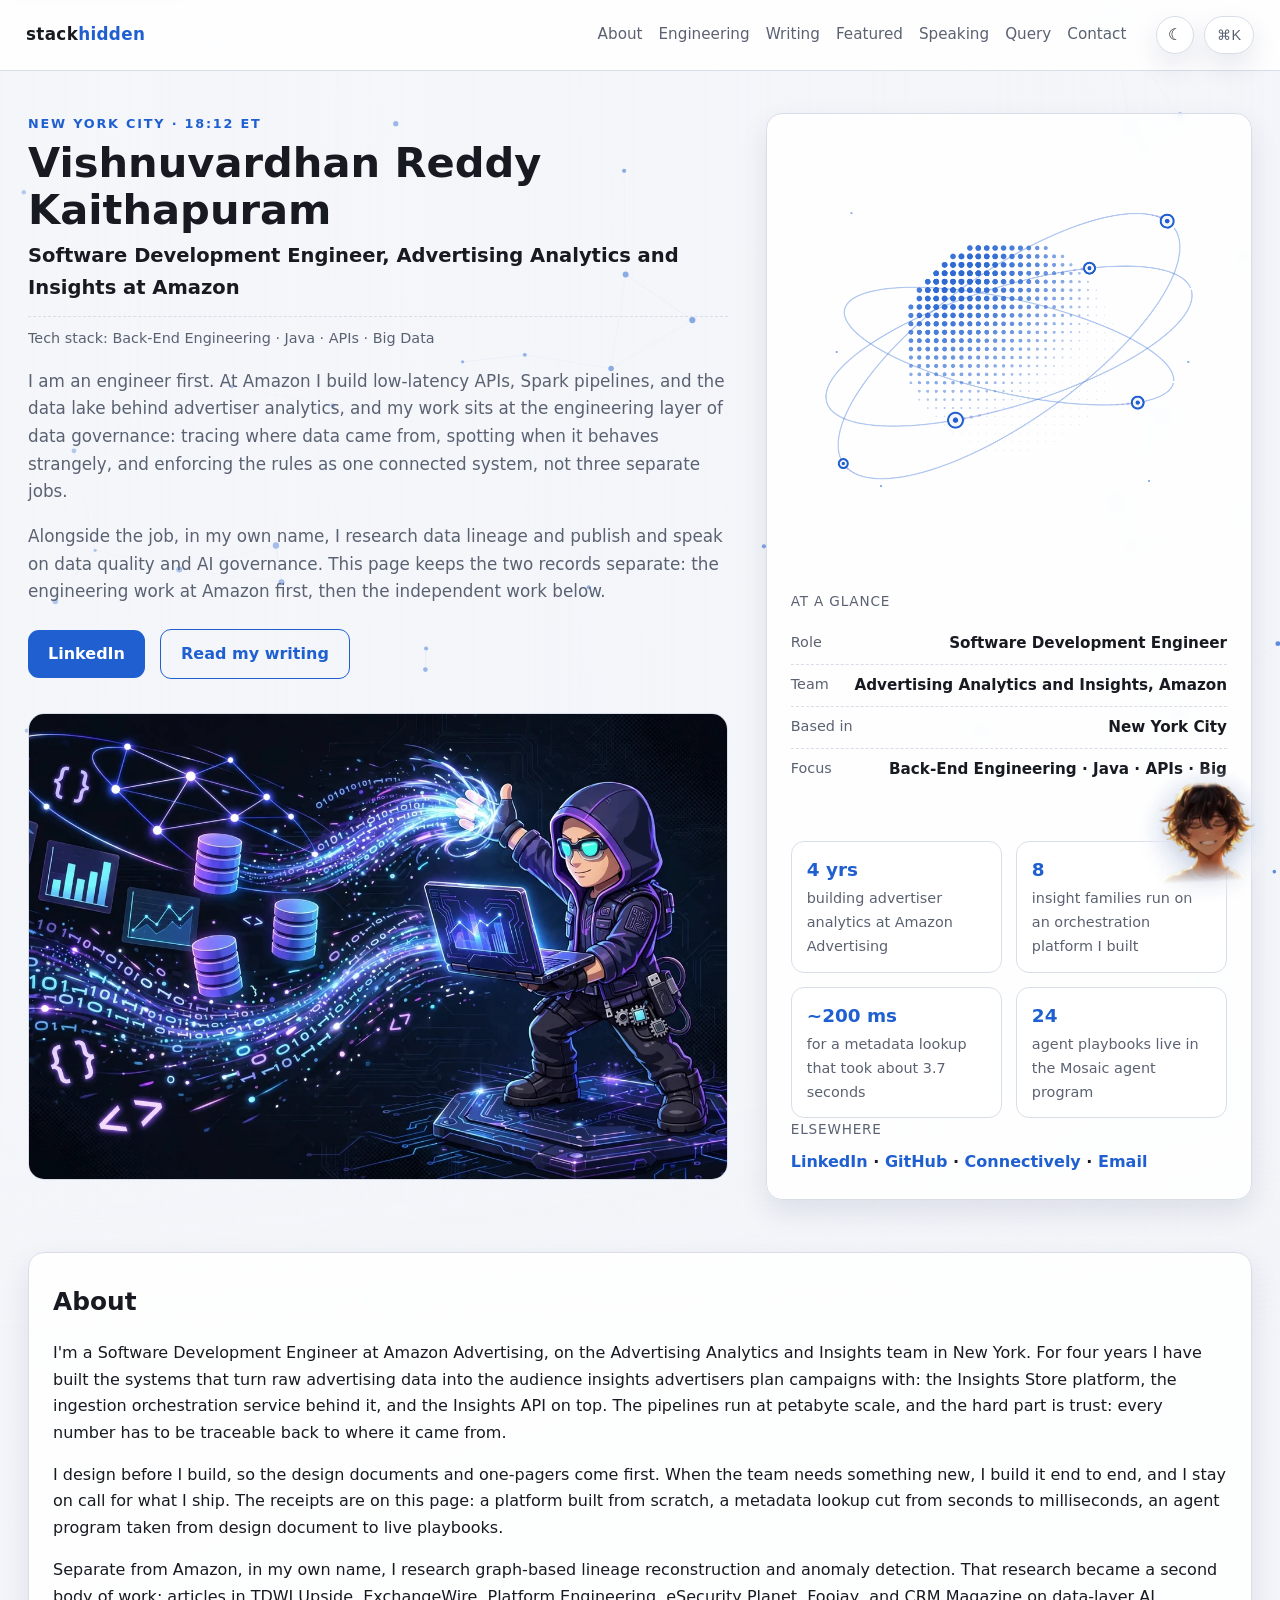
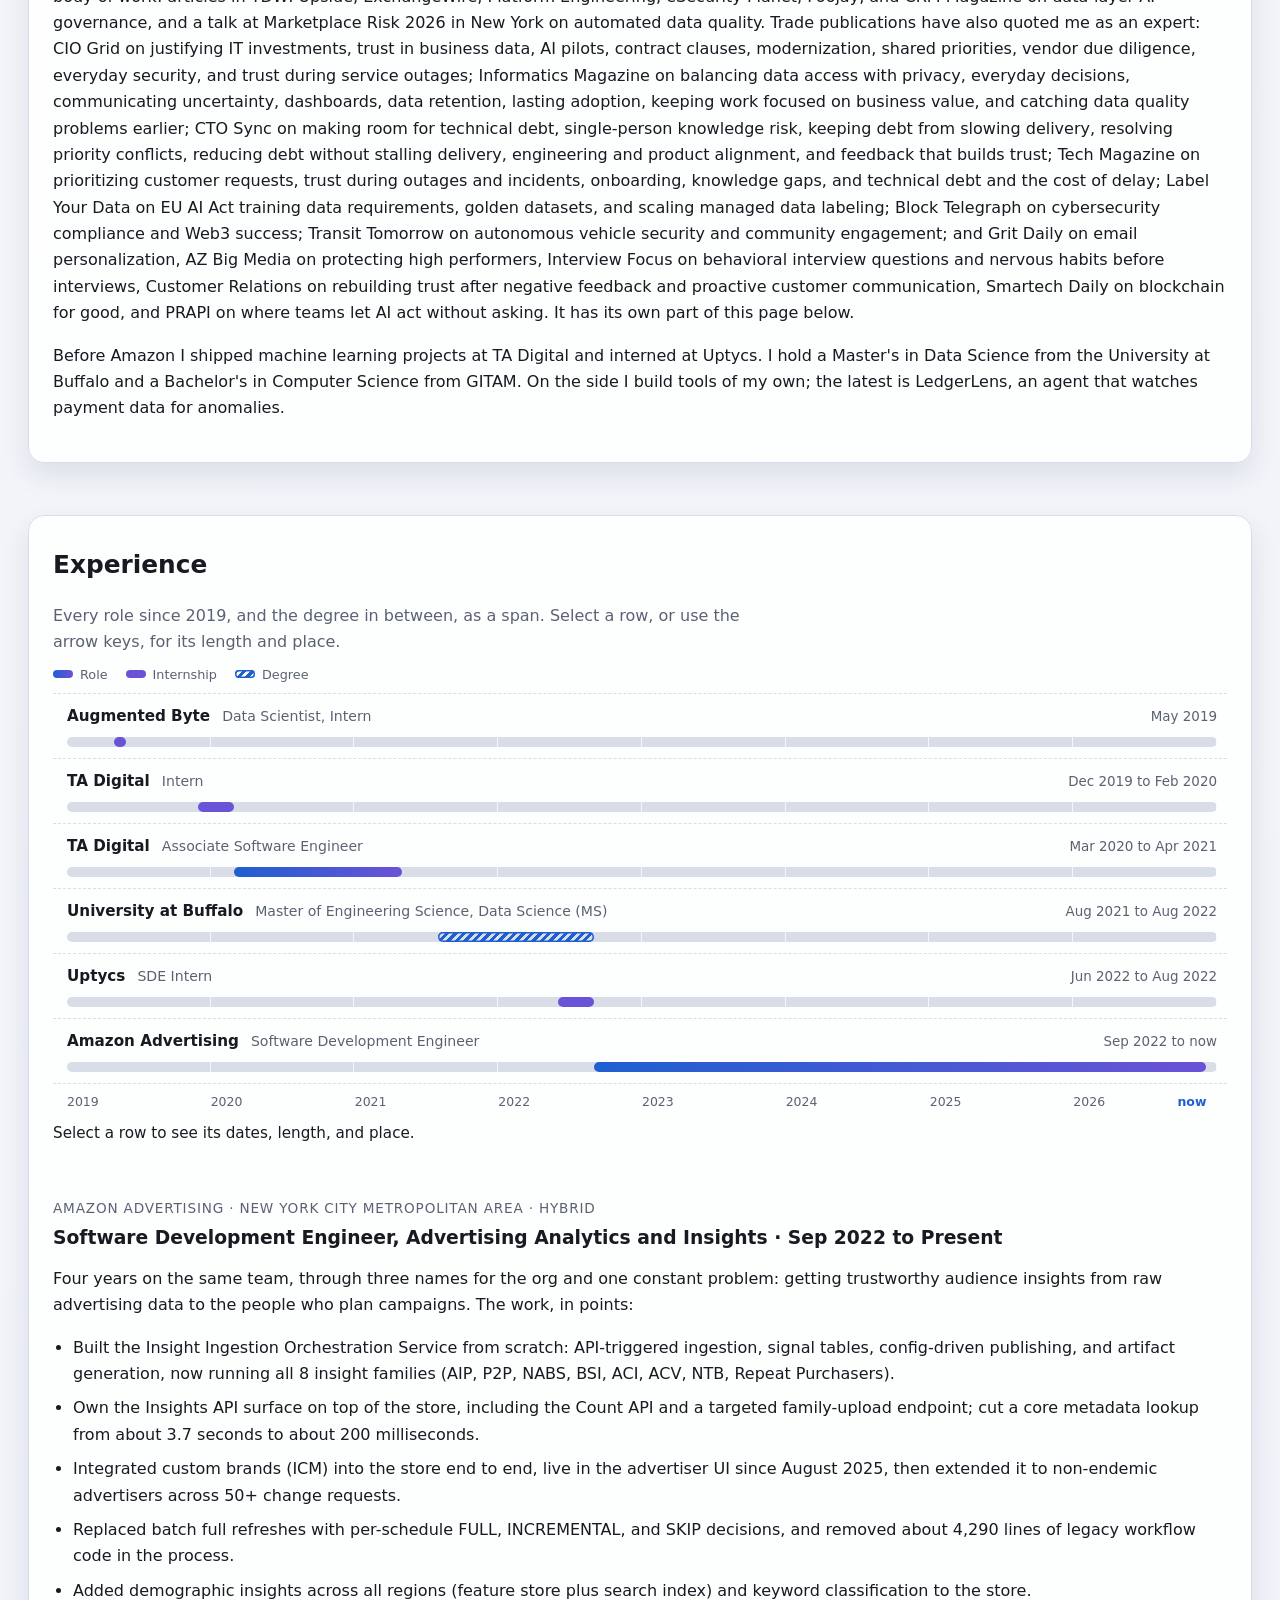
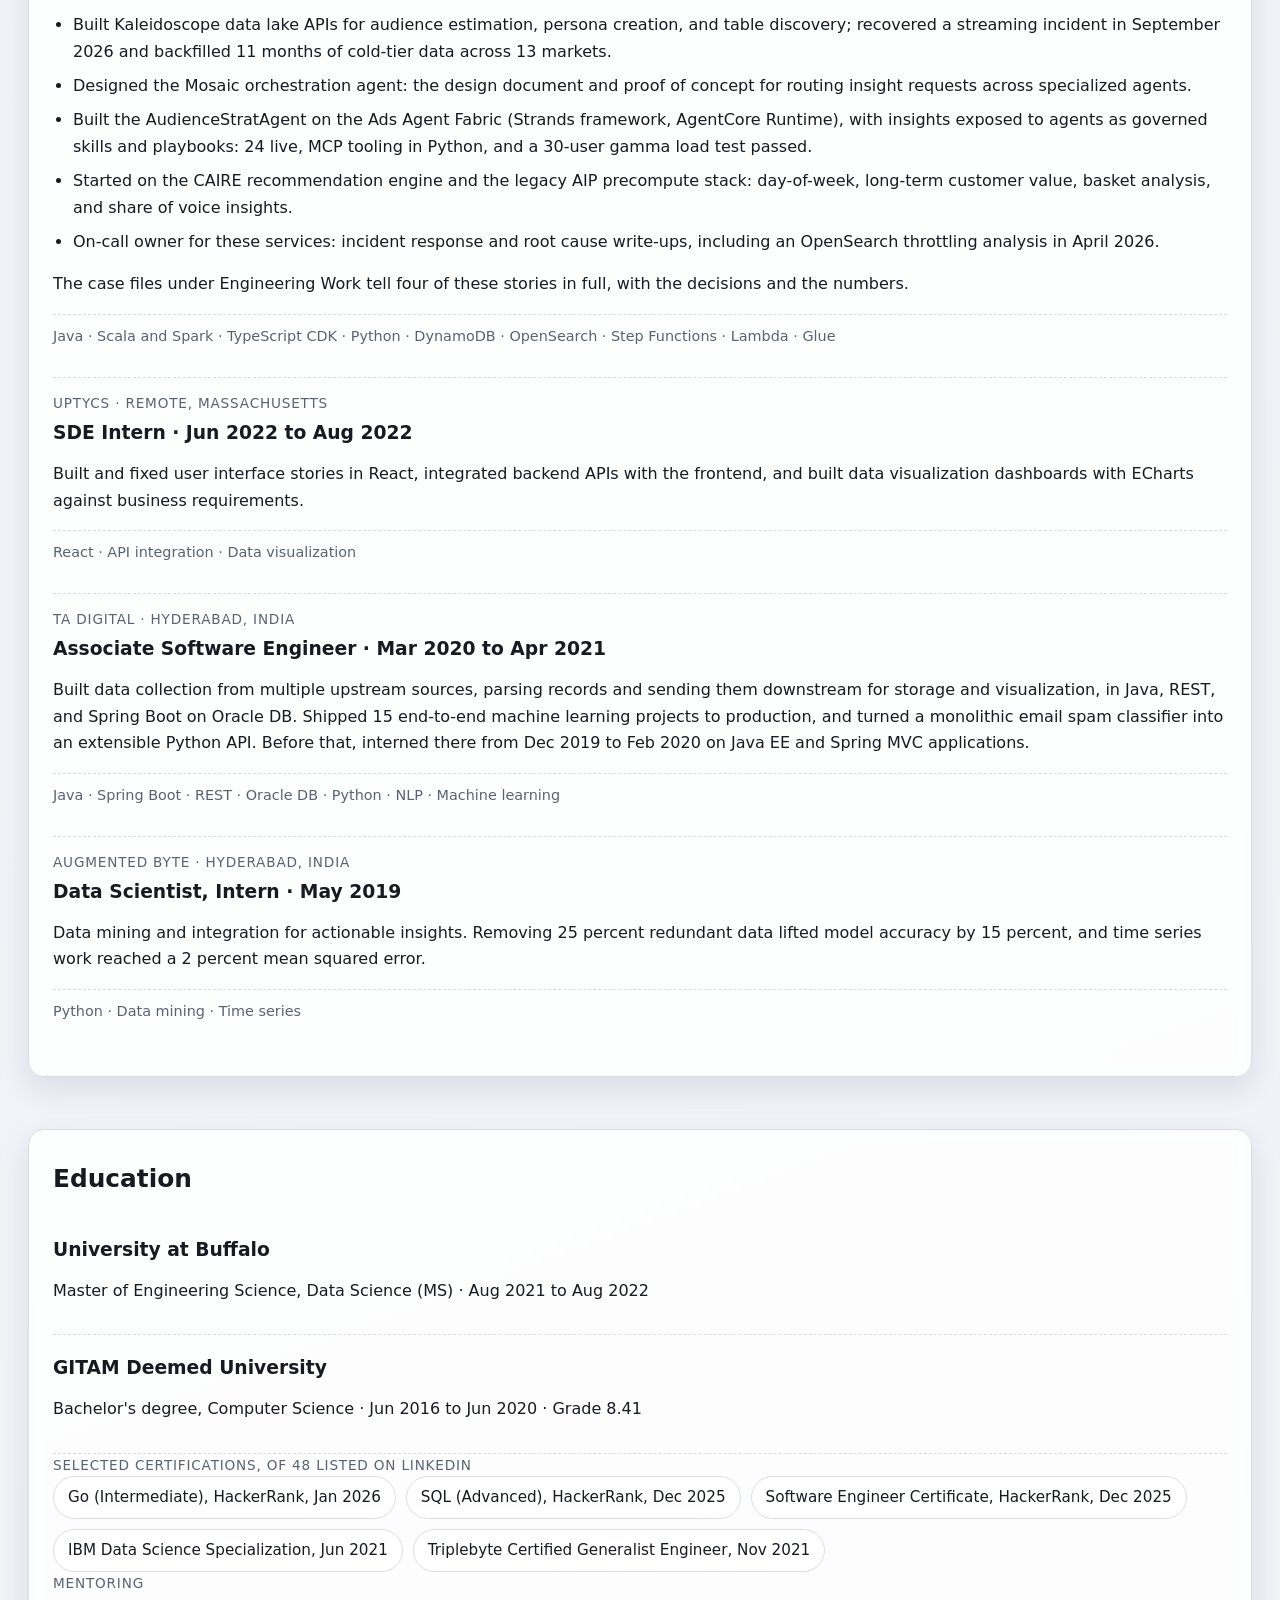
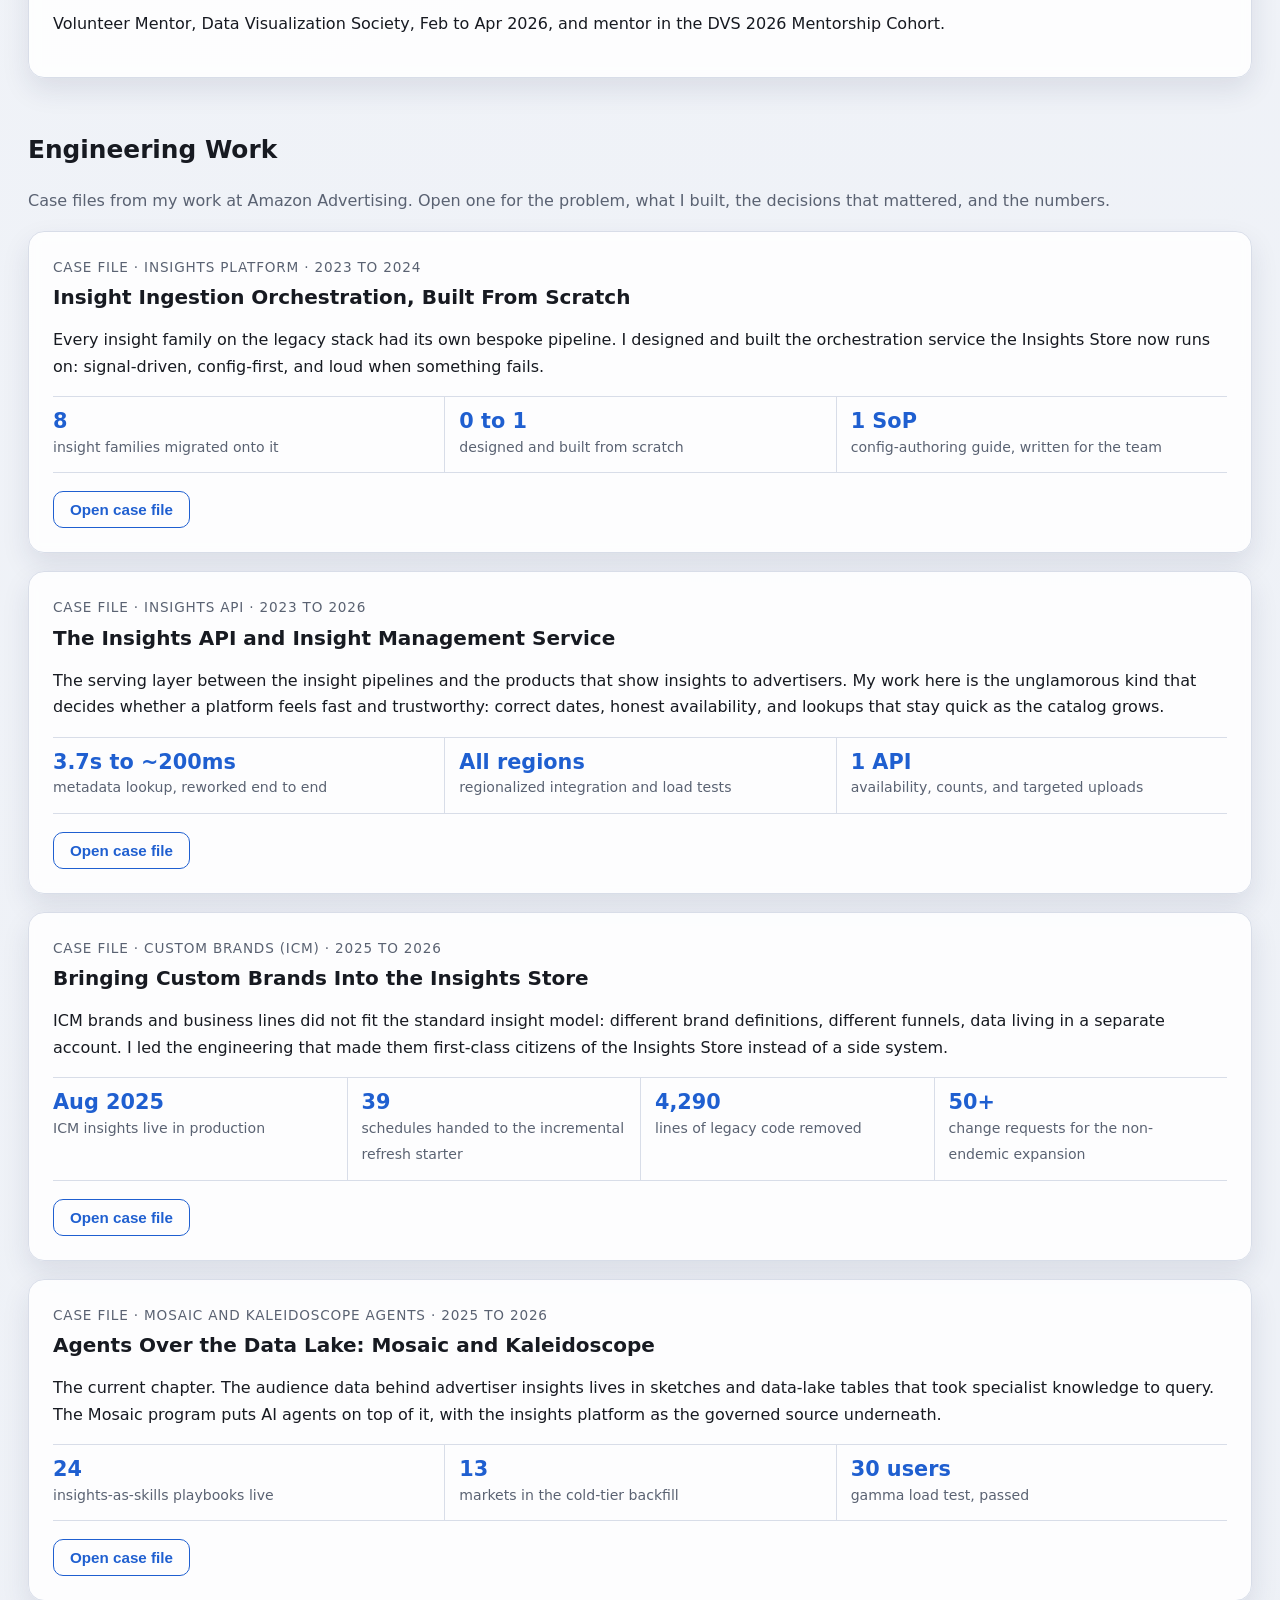
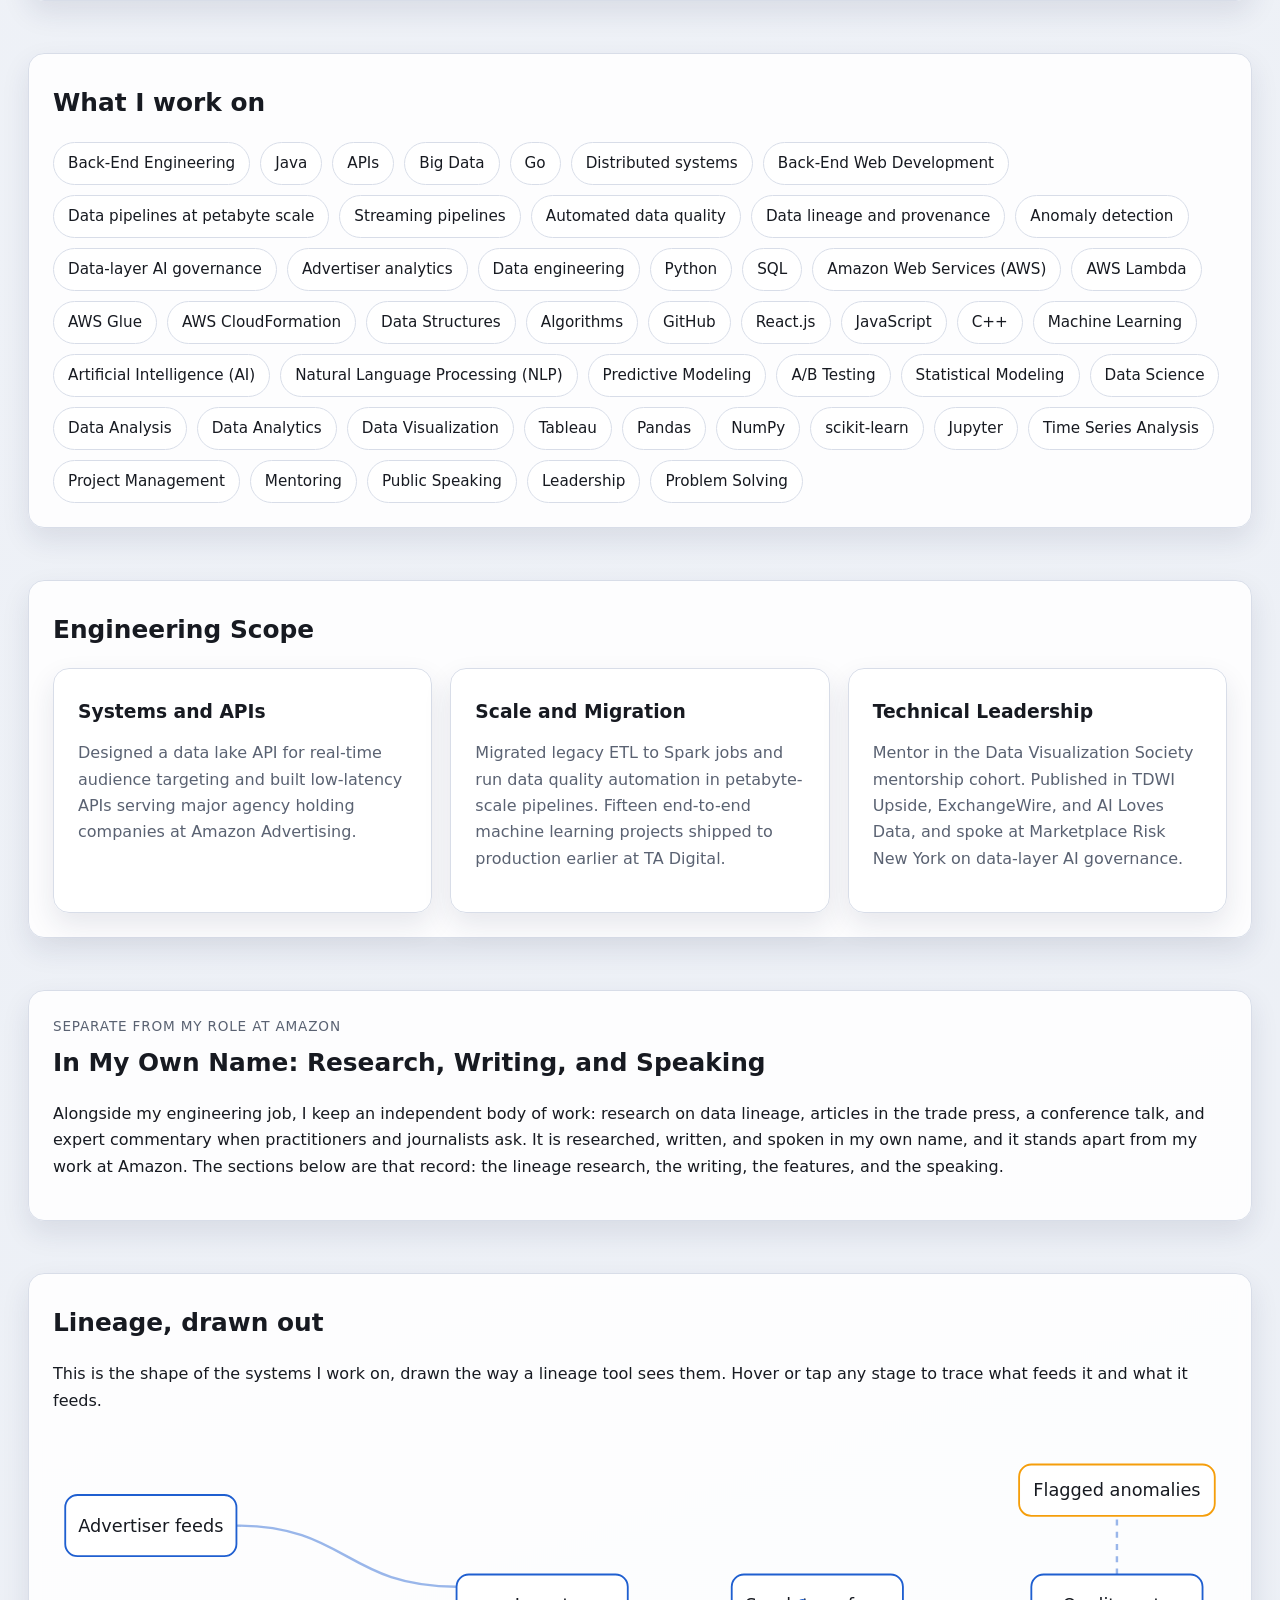
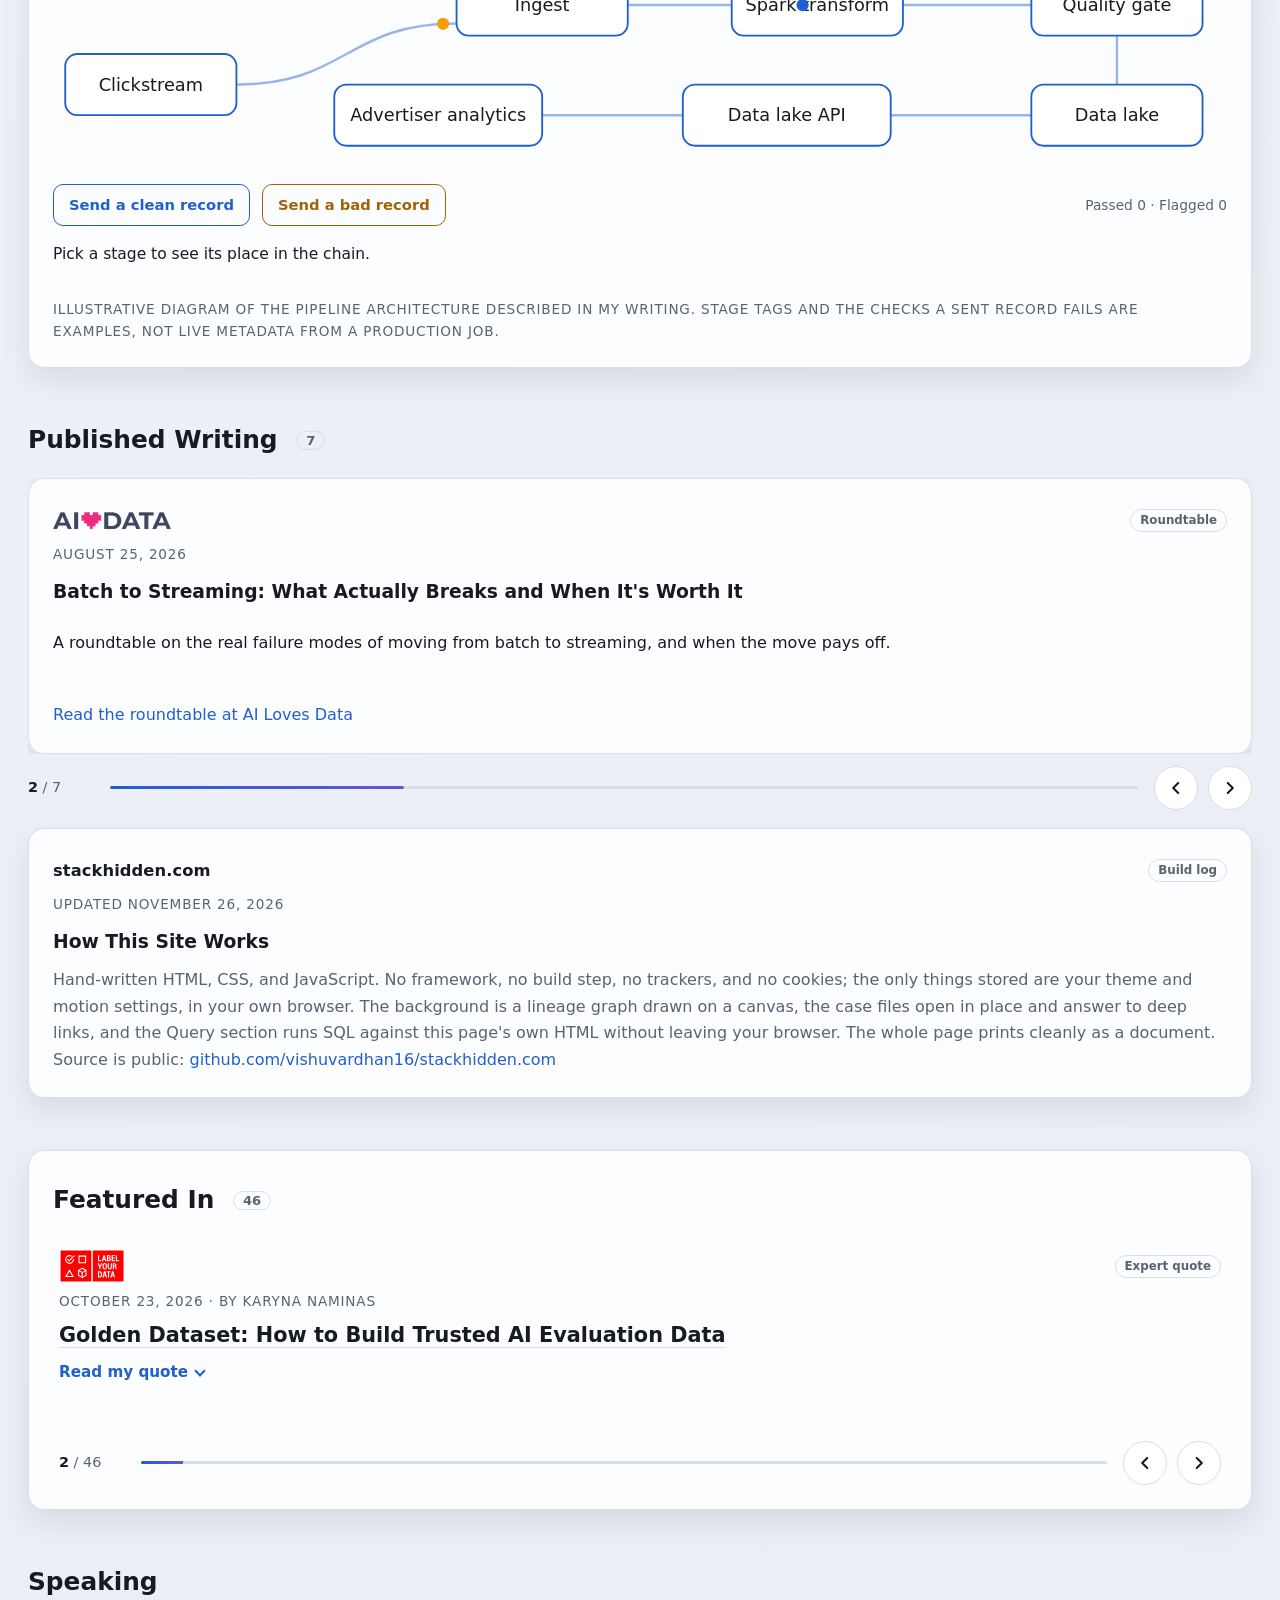
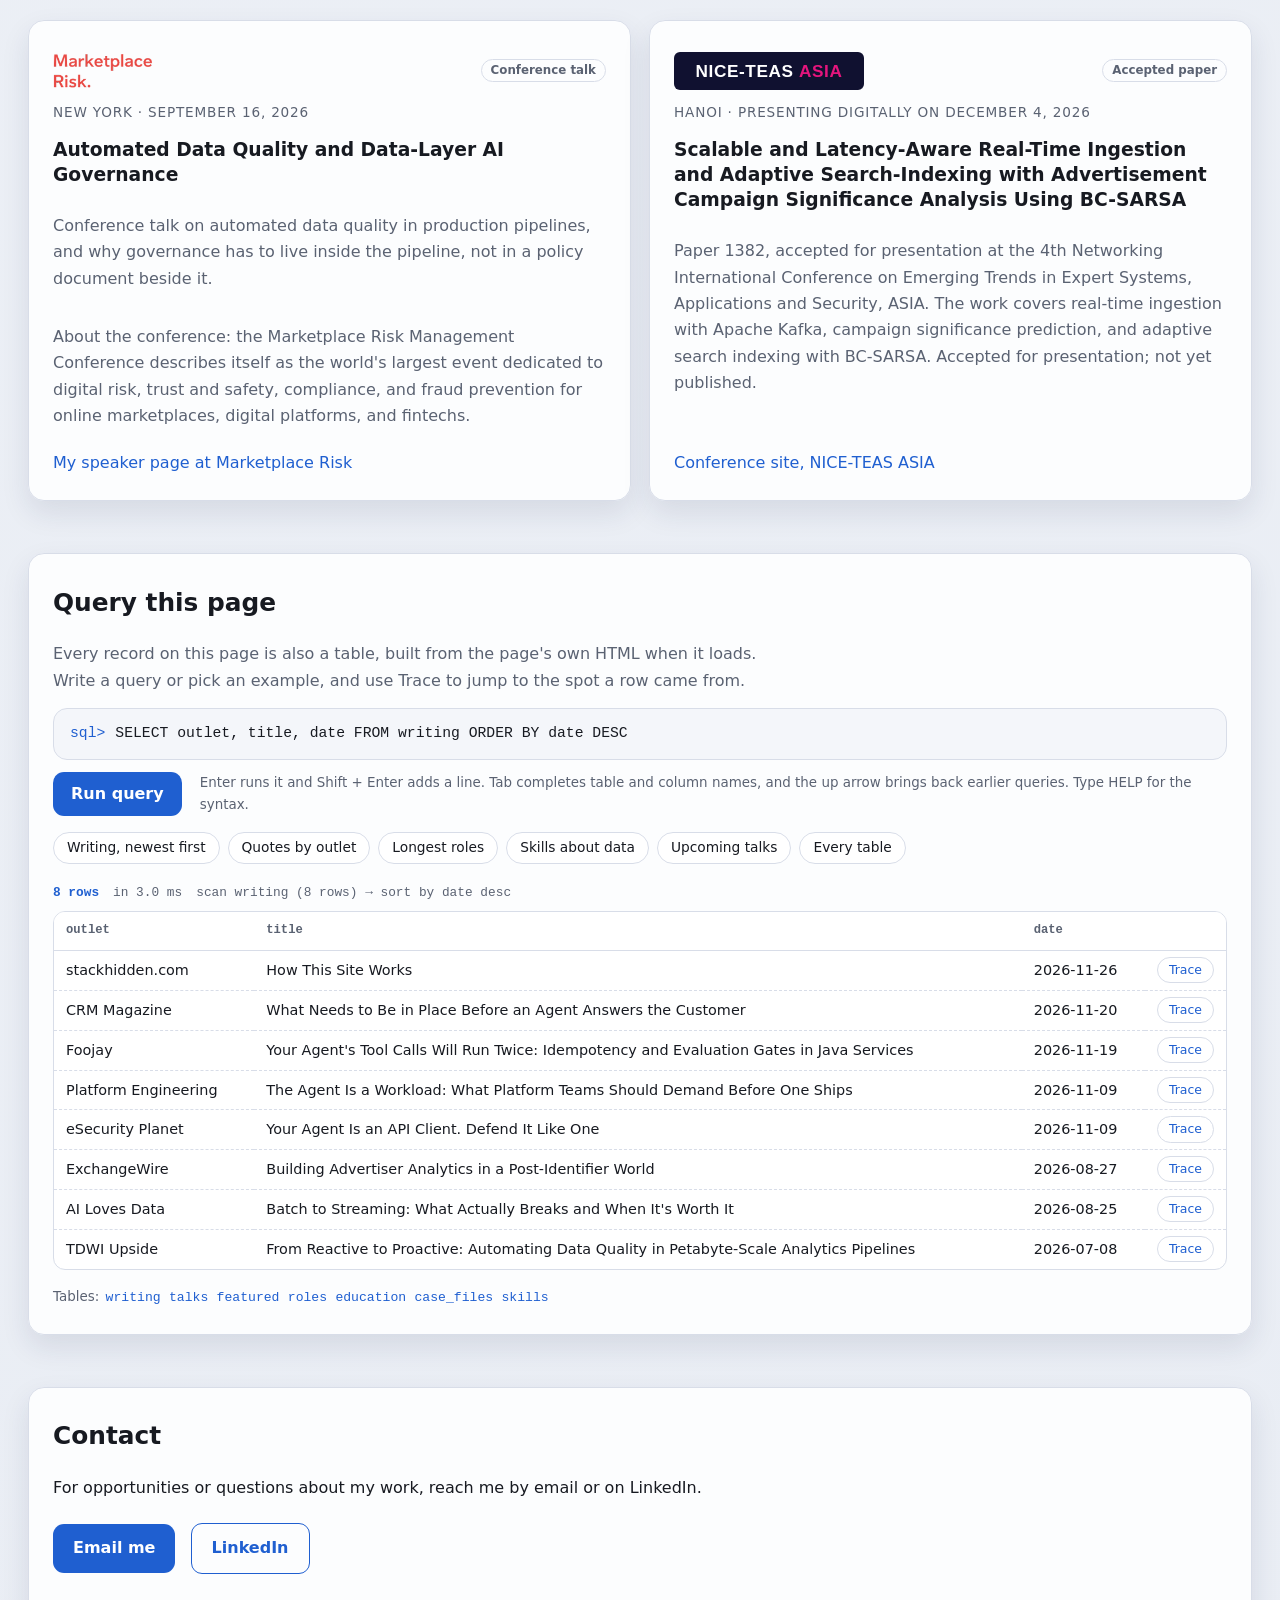
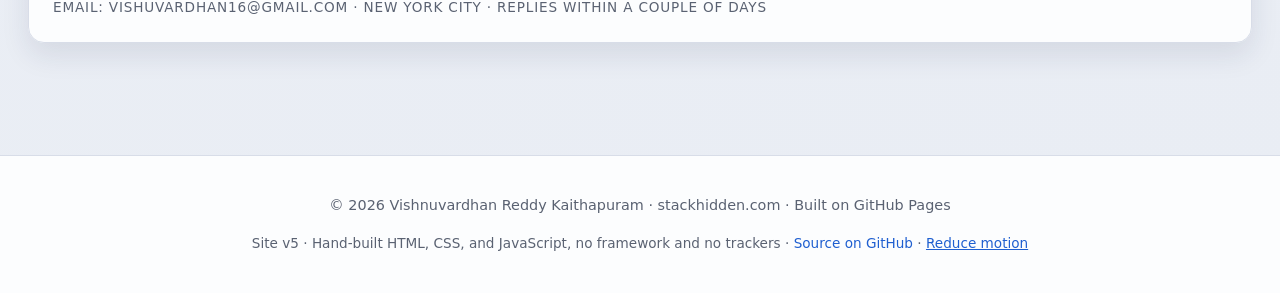
==== commit 0ac894f8: "fix(carousel): a counter and meter for 46 slides, and stop the slide bleed With 46 quotes, Featured " ====
--- a/index.html
+++ b/index.html
@@ -94,11 +94,11 @@
      start of each file's SHA-256), so a fresh page never runs with a
      copy cached from before a deploy. scripts/stamp-assets.py writes
      the versions; tests/test_static.py fails while they are stale. -->
-<link rel="stylesheet" href="style.css?v=019089107e">
+<link rel="stylesheet" href="style.css?v=c5fb0d9e3a">
 <!-- Without JavaScript the hero background's still shows at once (with
      it, app.js loads the still after itself; see style.css). No script
      means the dark theme, so these are the dark stills. -->
-<noscript><style>#heroBg::before{background-image:url(assets/hero-network-dark.webp);opacity:1}@media (max-width:920px){#heroBg::before{background-image:url(assets/hero-network-dark-narrow.webp)}}</style></noscript>
+<noscript><style>#heroBg::before{background-image:url(assets/hero-network-dark.webp);opacity:1}@media (max-width:920px){#heroBg::before{background-image:url(assets/hero-network-dark-narrow.webp)}}.carousel-track{display:block!important}.carousel .slide{position:static!important;transform:none!important;visibility:visible!important;transition:none!important}.carousel .slide+.slide{margin-top:18px}.carousel-controls{display:none!important}</style></noscript>
 <script type="application/ld+json">
 {"@context":"https://schema.org","@type":"Person","name":"Vishnuvardhan Reddy Kaithapuram","jobTitle":"Software Development Engineer","worksFor":{"@type":"Organization","name":"Amazon Advertising"},"address":{"@type":"PostalAddress","addressLocality":"New York","addressRegion":"NY"},"url":"https://stackhidden.com/","sameAs":["https://www.linkedin.com/in/vishnu-vardhan-reddy-kaithapuram/"]}
 </script>
@@ -621,7 +621,7 @@
     <h2>Published Writing <span class="section-count">7</span></h2>
     <!-- Published Writing is a carousel like Featured In (Nov 20, 2026,
          at the owner's request): one article per slide, auto-advancing
-         every 5 seconds, with dots and arrows; app.js runs both
+         every 5 seconds, with a counter and arrows; app.js runs both
          carousels from the same initializer. The build-log card is not
          an article, so it stays below the carousel as a plain card. -->
     <div class="carousel" id="writingCarousel">
@@ -707,10 +707,18 @@
       </article>
       </div>
       </div>
+      <!-- Controls (Nov 26, 2026): a counter and a thin meter for the
+           position, then the two arrows. app.js keeps both in step and
+           sets the total from the slides; aria-live turns polite only
+           when the visitor moves the carousel, so auto-advance stays
+           quiet. Hidden without JavaScript, when every slide shows. -->
       <div class="carousel-controls">
-        <button type="button" class="carousel-btn" id="writingPrev" aria-label="Previous article">&#8249;</button>
-        <div class="carousel-dots" role="group" aria-label="Choose article"></div>
-        <button type="button" class="carousel-btn" id="writingNext" aria-label="Next article">&#8250;</button>
+        <p class="carousel-count" aria-live="off" aria-atomic="true"><span class="sr-only">Article </span><span class="cc-now">1</span><span aria-hidden="true"> / </span><span class="sr-only"> of </span><span class="cc-total">7</span></p>
+        <span class="carousel-meter" aria-hidden="true"><span class="carousel-meter-fill"></span></span>
+        <div class="carousel-arrows">
+          <button type="button" class="carousel-btn" id="writingPrev" aria-label="Previous article"><svg viewBox="0 0 16 16" width="18" height="18" aria-hidden="true" focusable="false"><path d="M10 3.5 5.5 8l4.5 4.5"/></svg></button>
+          <button type="button" class="carousel-btn" id="writingNext" aria-label="Next article"><svg viewBox="0 0 16 16" width="18" height="18" aria-hidden="true" focusable="false"><path d="M6 3.5 10.5 8 6 12.5"/></svg></button>
+        </div>
       </div>
     </div>
     <div class="cards">
@@ -1274,10 +1282,18 @@
         </figure>
       </div>
       </div>
+      <!-- Controls (Nov 26, 2026): a counter and a thin meter for the
+           position, then the two arrows. app.js keeps both in step and
+           sets the total from the slides; aria-live turns polite only
+           when the visitor moves the carousel, so auto-advance stays
+           quiet. Hidden without JavaScript, when every slide shows. -->
       <div class="carousel-controls">
-        <button type="button" class="carousel-btn" id="quotePrev" aria-label="Previous quote">&#8249;</button>
-        <div class="carousel-dots" role="group" aria-label="Choose quote"></div>
-        <button type="button" class="carousel-btn" id="quoteNext" aria-label="Next quote">&#8250;</button>
+        <p class="carousel-count" aria-live="off" aria-atomic="true"><span class="sr-only">Quote </span><span class="cc-now">1</span><span aria-hidden="true"> / </span><span class="sr-only"> of </span><span class="cc-total">46</span></p>
+        <span class="carousel-meter" aria-hidden="true"><span class="carousel-meter-fill"></span></span>
+        <div class="carousel-arrows">
+          <button type="button" class="carousel-btn" id="quotePrev" aria-label="Previous quote"><svg viewBox="0 0 16 16" width="18" height="18" aria-hidden="true" focusable="false"><path d="M10 3.5 5.5 8l4.5 4.5"/></svg></button>
+          <button type="button" class="carousel-btn" id="quoteNext" aria-label="Next quote"><svg viewBox="0 0 16 16" width="18" height="18" aria-hidden="true" focusable="false"><path d="M6 3.5 10.5 8 6 12.5"/></svg></button>
+        </div>
       </div>
     </div>
   </section>
@@ -1427,6 +1443,6 @@
      again once the console is back in view. -->
 <button type="button" id="backToQuery" hidden>Back to your query</button>
 
-<script src="app.js?v=02dc380c9b"></script>
+<script src="app.js?v=b1bcb08b12"></script>
 </body>
 </html>
--- a/style.css
+++ b/style.css
@@ -260,12 +260,22 @@
 /* Featured quotes carousel. Slides are stacked in one stage; the
    active slide sits at rest, the next enters from the LEFT and the old
    one exits RIGHT, so the motion travels left to right as the owner
-   asked. app.js rotates the .on class every 5 seconds. */
-.carousel{overflow:hidden}
-.carousel-stage{position:relative;aspect-ratio:16/5.9}
-.carousel .slide{position:absolute;inset:0;margin:0;padding:6px;transform:translateX(-104%);transition:transform .65s ease;pointer-events:none}
+   asked. app.js rotates the .on class every 5 seconds.
+   Only two slides ever move: the one arriving (.on) and the one leaving
+   (.out). Every other slide waits on the left, hidden, and gets there
+   with no transition. Before Nov 26, 2026 a slide that had just left
+   slid all the way back across the stage on the next move, so three
+   slides showed at once, cut off at both edges. The stage clips the
+   slides; the controls sit outside it, so their focus rings are never
+   cut off. */
+.carousel-stage{position:relative;overflow:hidden;aspect-ratio:16/5.9}
+.carousel .slide{position:absolute;inset:0;margin:0;padding:6px;transform:translateX(-104%);visibility:hidden;transition:none;pointer-events:none}
+.carousel .slide.on,.carousel .slide.out{visibility:visible;transition:transform .65s ease}
 .carousel .slide.on{transform:translateX(0);pointer-events:auto;z-index:2}
 .carousel .slide.out{transform:translateX(104%);z-index:1}
+/* A writing slide is a card: it keeps the card's own padding (the 6px
+   above beat it, so logos sat against the border until Nov 26, 2026). */
+.carousel .card.slide{padding:24px}
 .carousel .slide figcaption{font-size:14.5px;color:var(--muted)}
 /* Headline first (Nov 6, 2026). A slide is the masthead, the date, and
    the article's headline, which is the link; the quote opens below it
@@ -296,13 +306,36 @@
 .slide-quote blockquote p::before{content:open-quote}
 .slide-quote blockquote p::after{content:close-quote}
 @media (prefers-reduced-motion: reduce){ .slide-quote summary::after{transition:none} }
-.carousel-controls{display:flex;align-items:center;justify-content:center;gap:14px;margin-top:8px}
+/* Carousel controls (Nov 26, 2026). One row at every width: the
+   position as a counter ("12 / 46") and a thin meter that fills to it,
+   then the two arrows. They replaced one dot per slide, which at 46
+   quotes ran past the panel on phones and pushed the arrows out of
+   reach. The arrows are 44px round targets with drawn chevrons, so
+   they sit dead centre in either theme and at any zoom. */
+.carousel-controls{display:flex;align-items:center;gap:16px;margin-top:12px;padding:0 6px}
+.carousel-count{margin:0;flex:none;min-width:4.6em;color:var(--muted);font-size:.9rem;font-variant-numeric:tabular-nums;white-space:nowrap}
+.carousel-count .cc-now{color:var(--text);font-weight:700}
+.carousel-meter{position:relative;flex:1 1 auto;min-width:40px;height:3px;border-radius:999px;background:var(--border);overflow:hidden}
+.carousel-meter-fill{position:absolute;inset:0;border-radius:inherit;background:linear-gradient(90deg,var(--accent),var(--accent2));transform-origin:left center;transform:scaleX(var(--pos,0));transition:transform .45s cubic-bezier(.2,.7,.2,1)}
+.carousel-arrows{display:flex;flex:none;gap:10px}
+.carousel-btn{display:inline-grid;place-items:center;width:44px;height:44px;padding:0;border-radius:50%;background:var(--card);color:var(--text);border:1px solid var(--border);cursor:pointer;transition:border-color .2s ease,color .2s ease,background-color .2s ease}
+.carousel-btn svg{display:block;fill:none;stroke:currentColor;stroke-width:1.8;stroke-linecap:round;stroke-linejoin:round}
+.carousel-btn:hover{border-color:var(--accent);color:var(--accent)}
+.carousel-btn:active{background:var(--panel)}
+.carousel-btn:focus-visible{outline:2px solid var(--accent);outline-offset:3px}
+/* Published Writing: the slide is a card, so the row lines up with the
+   card's edges and keeps the cards' 18px gap from the build log below. */
+#writingCarousel{margin-bottom:18px}
+#writingCarousel .carousel-controls{padding:0}
+/* Small phones: tighter gaps, so the row fits a 320px screen. */
+@media (max-width:400px){
+  .carousel-controls{gap:12px;padding:0 2px}
+  .carousel-count{min-width:0}
+  .carousel-meter{min-width:24px}
+  .carousel-arrows{gap:8px}
+}
 .card a{overflow-wrap:anywhere}
-.carousel-btn{background:var(--card);color:var(--accent);border:1px solid var(--border);width:38px;height:38px;border-radius:50%;font-size:20px;line-height:1;cursor:pointer}
-.carousel-dots{display:flex;gap:8px}
-.carousel-dot{width:10px;height:10px;border-radius:50%;border:1px solid var(--accent);background:transparent;cursor:pointer;padding:0}
-.carousel-dot.on{background:var(--accent)}
-@media (prefers-reduced-motion: reduce){ .carousel .slide{transition:none} }
+@media (prefers-reduced-motion: reduce){ .carousel .slide,.carousel .slide.on,.carousel .slide.out,.carousel-meter-fill{transition:none} }
 .goal-line{font-size:16px;color:var(--text);font-weight:600;margin:8px 0 0}
 
 /* =====================================================================
@@ -386,8 +419,12 @@
   a{color:#000!important;text-decoration:none}
   .meta,.lede,.cards .card p,.case-body p,.case-body li,.case-body dd,.impact-row span,.trace-note{color:#333!important}
   .impact-row strong,.stats dt{color:#000!important}
-  .carousel-stage{position:static;aspect-ratio:auto}
-  .carousel .slide{position:static!important;transform:none!important;pointer-events:auto}
+  .carousel-stage{position:static;aspect-ratio:auto;overflow:visible}
+  /* Every slide prints, one after another: out of the shared grid cell
+     and visible, whatever the carousel was showing. */
+  .carousel-track{display:block!important}
+  .carousel .slide{position:static!important;transform:none!important;visibility:visible!important;pointer-events:auto}
+  .carousel .slide+.slide{margin-top:12px}
   /* Every quote prints: app.js opens them on beforeprint. */
   .slide-quote summary{display:none}
   .slide-quote blockquote{background:#fff!important;border:1px solid #bbb;color:#000!important}
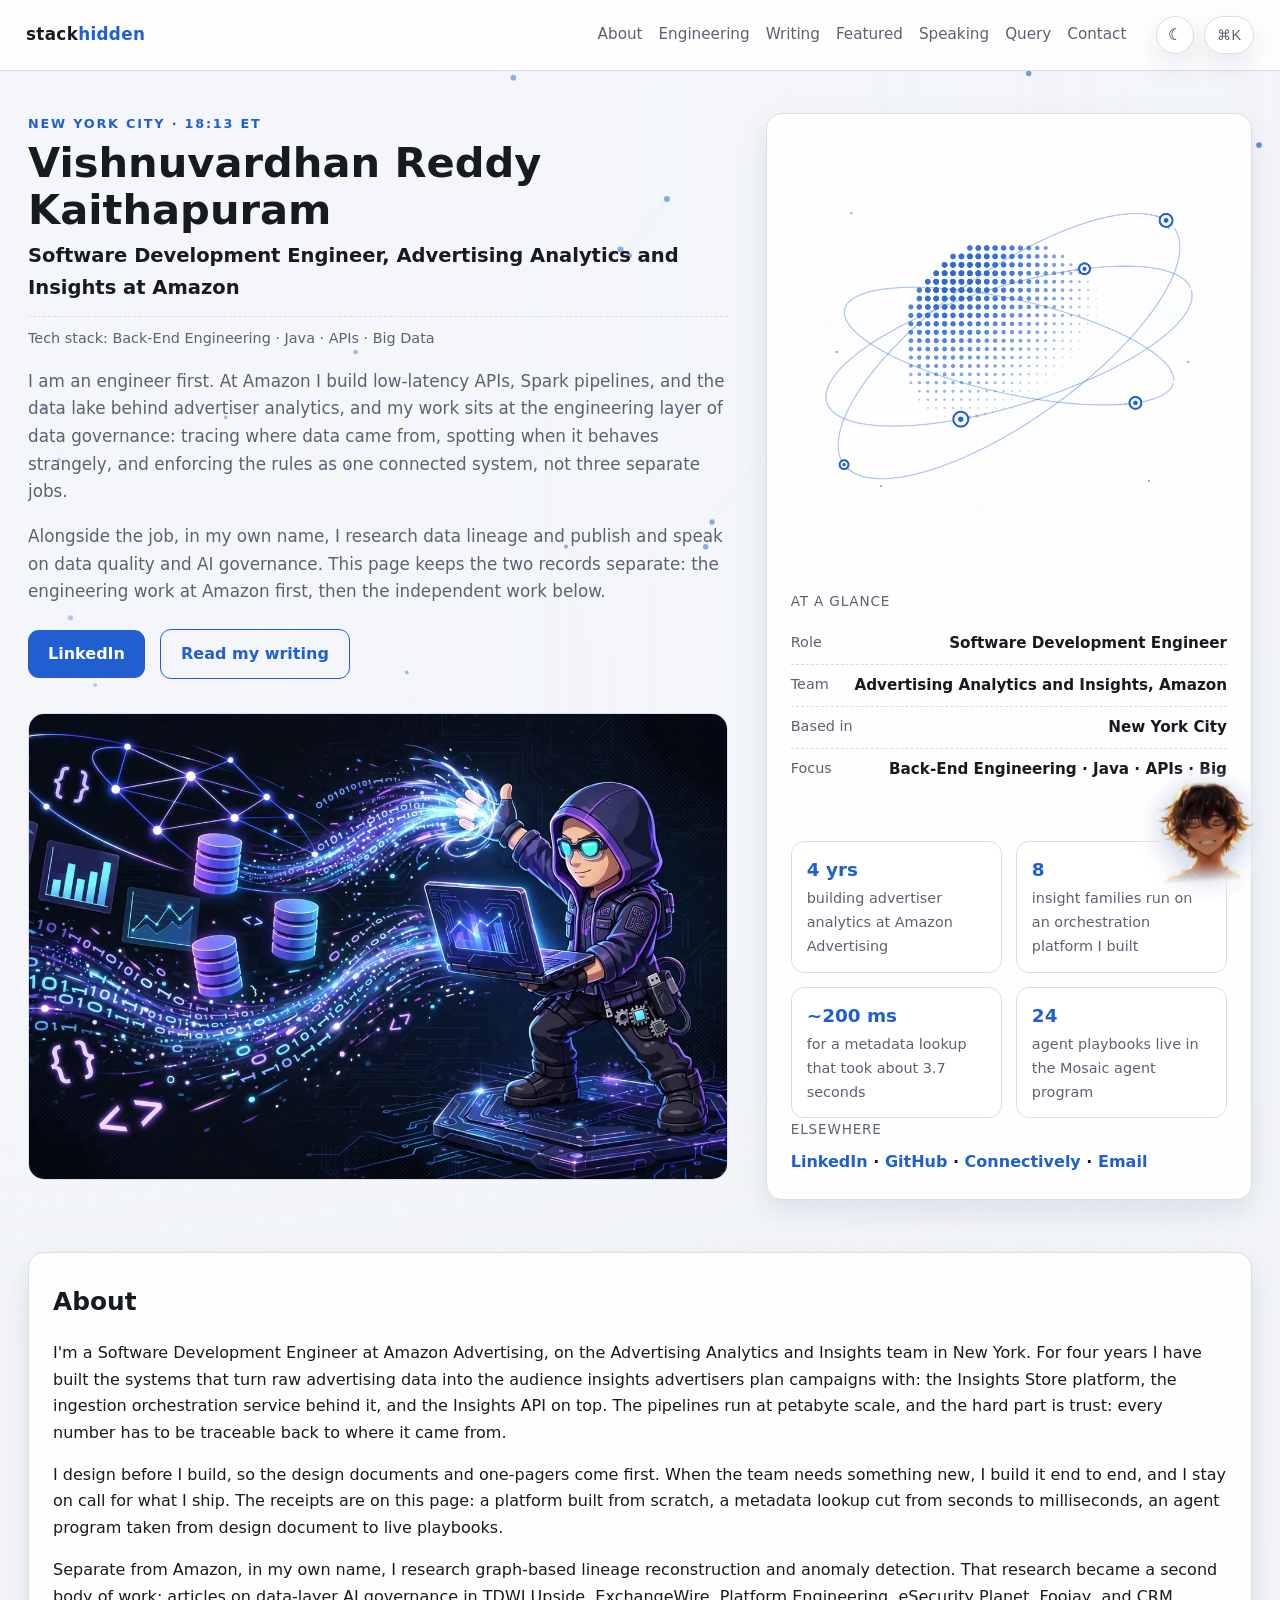
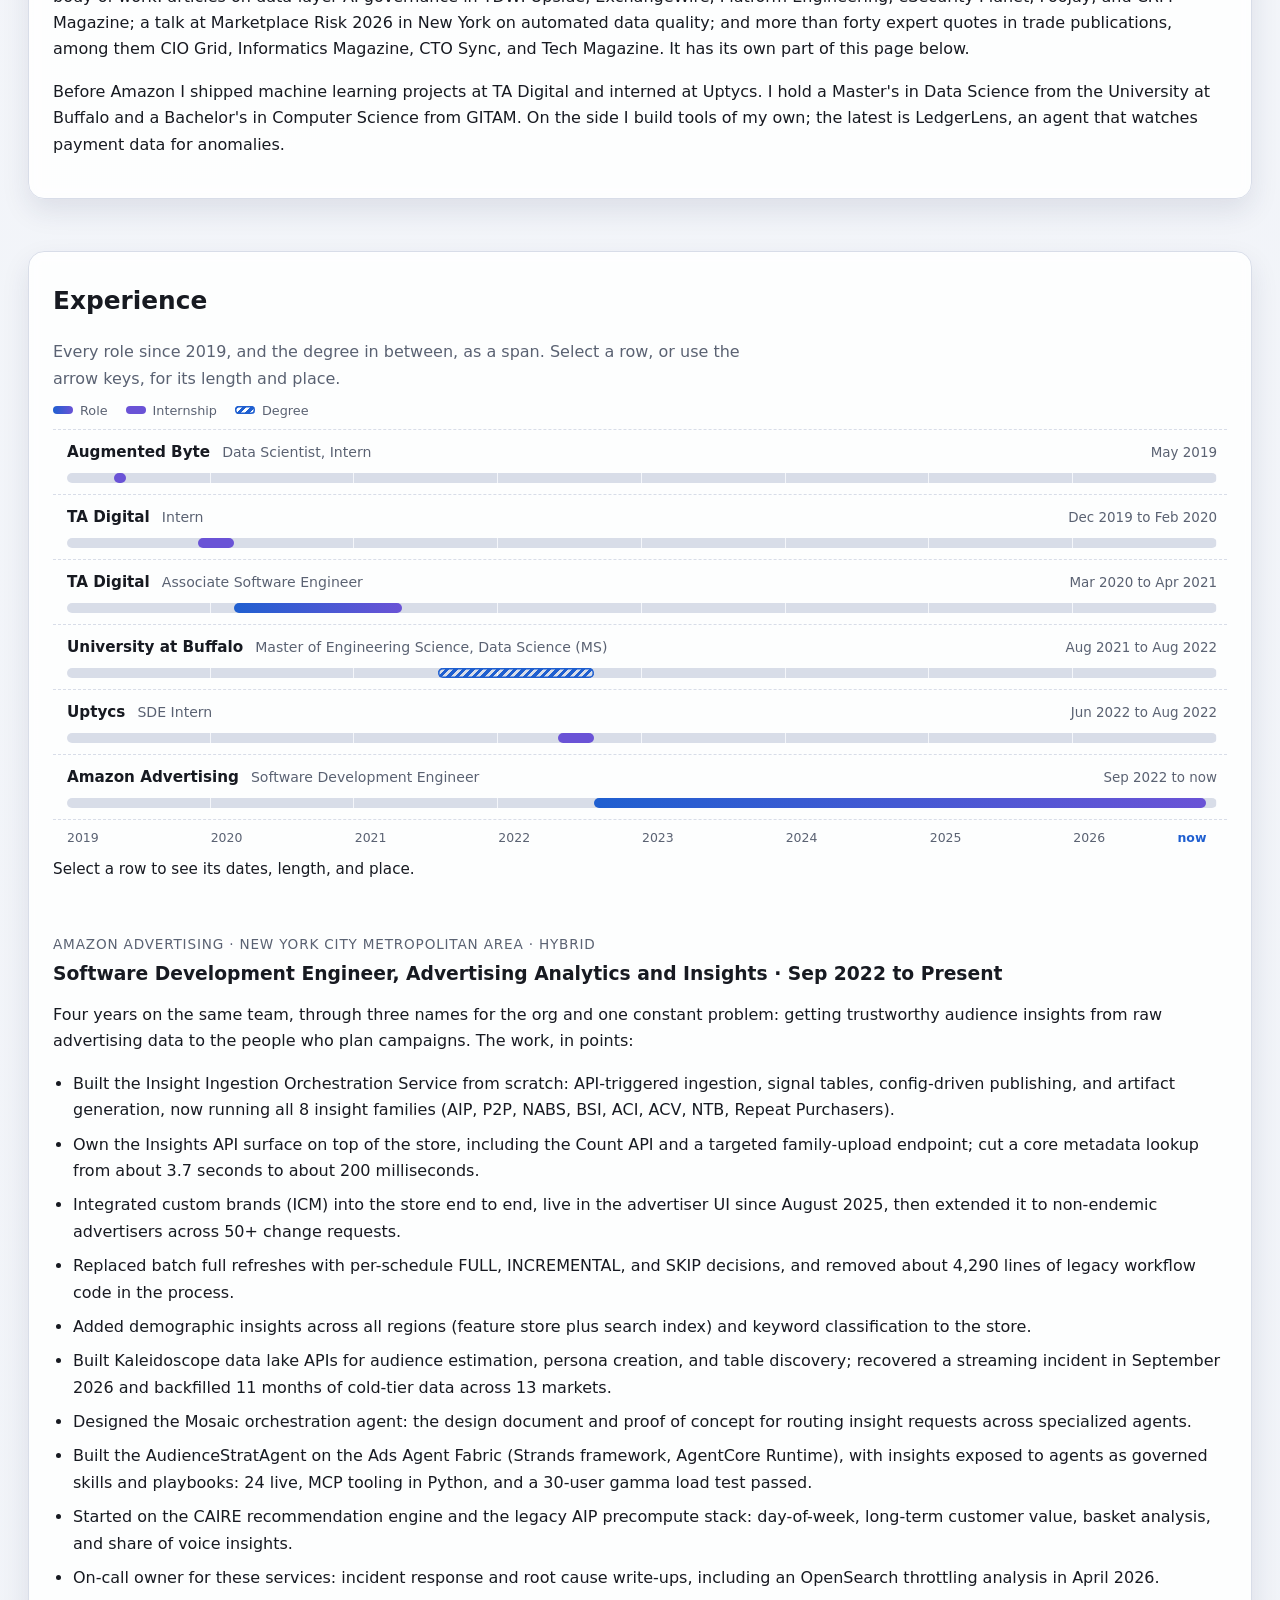
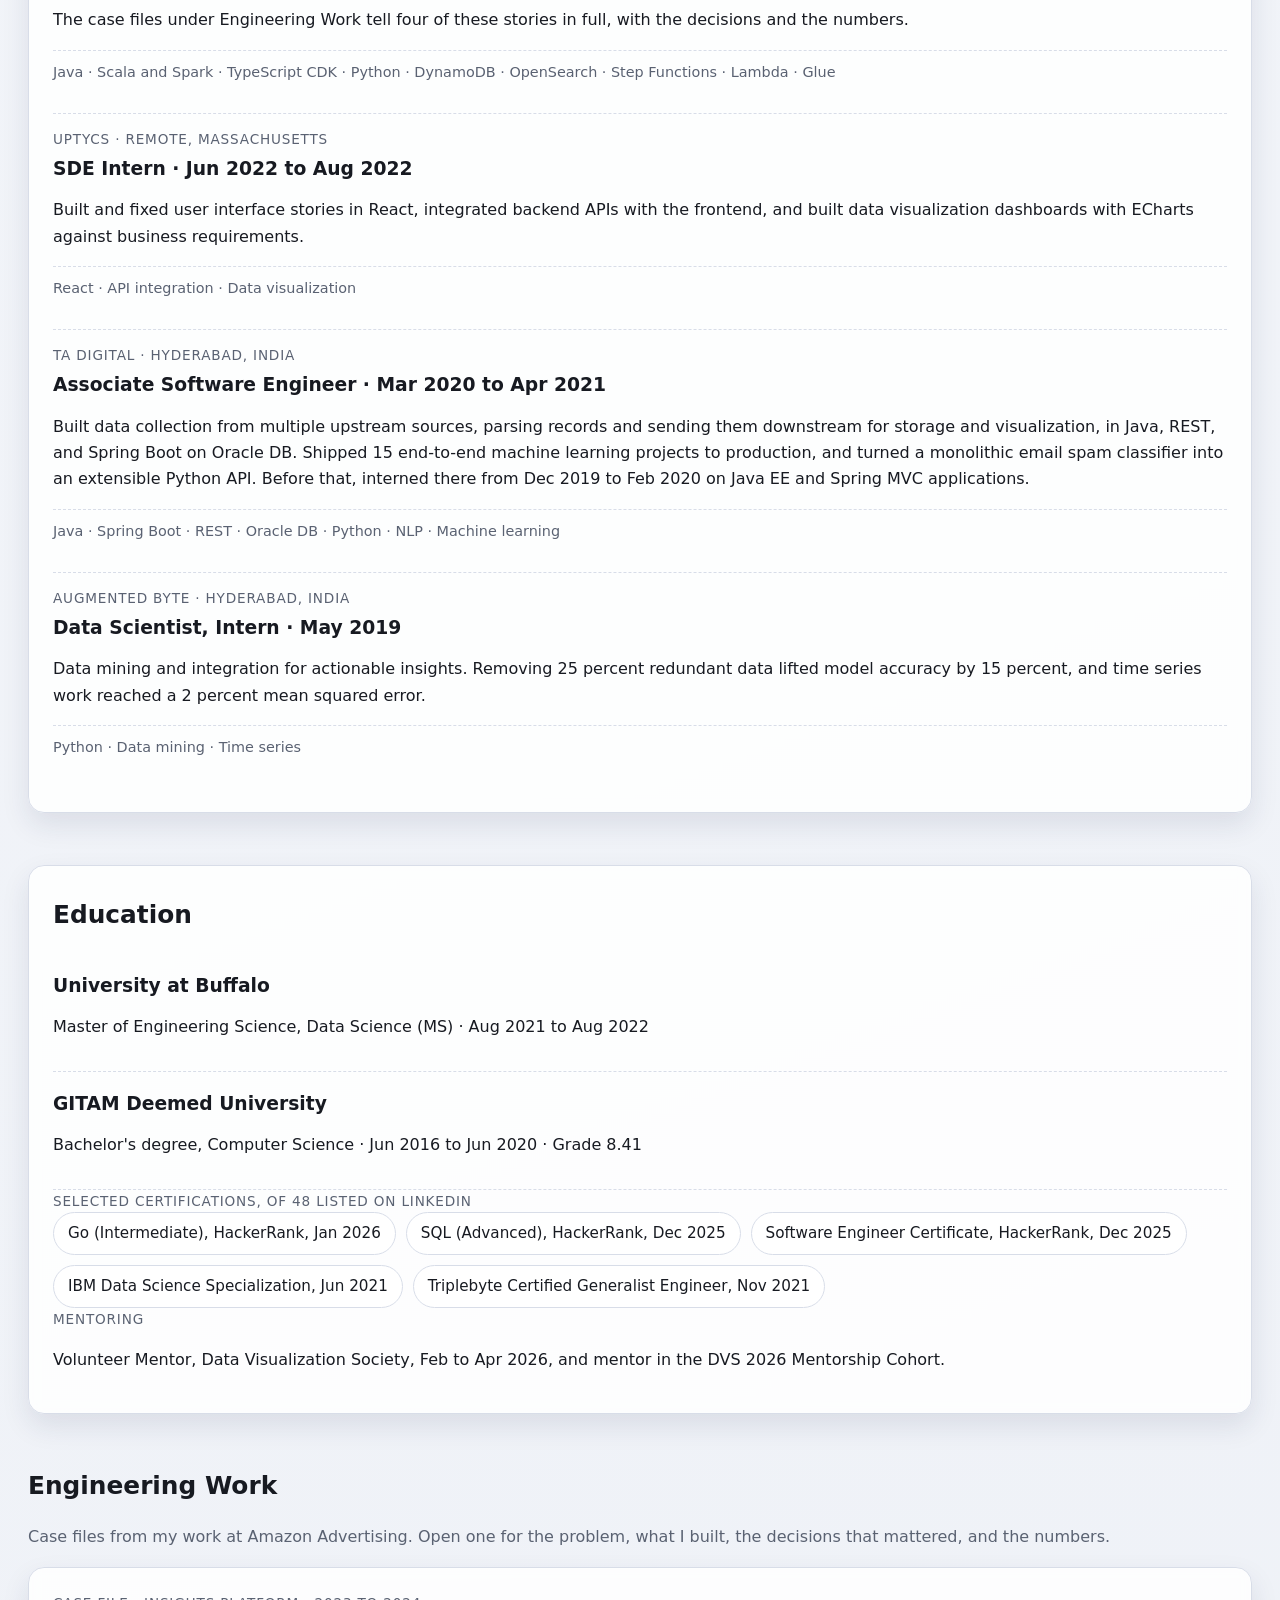
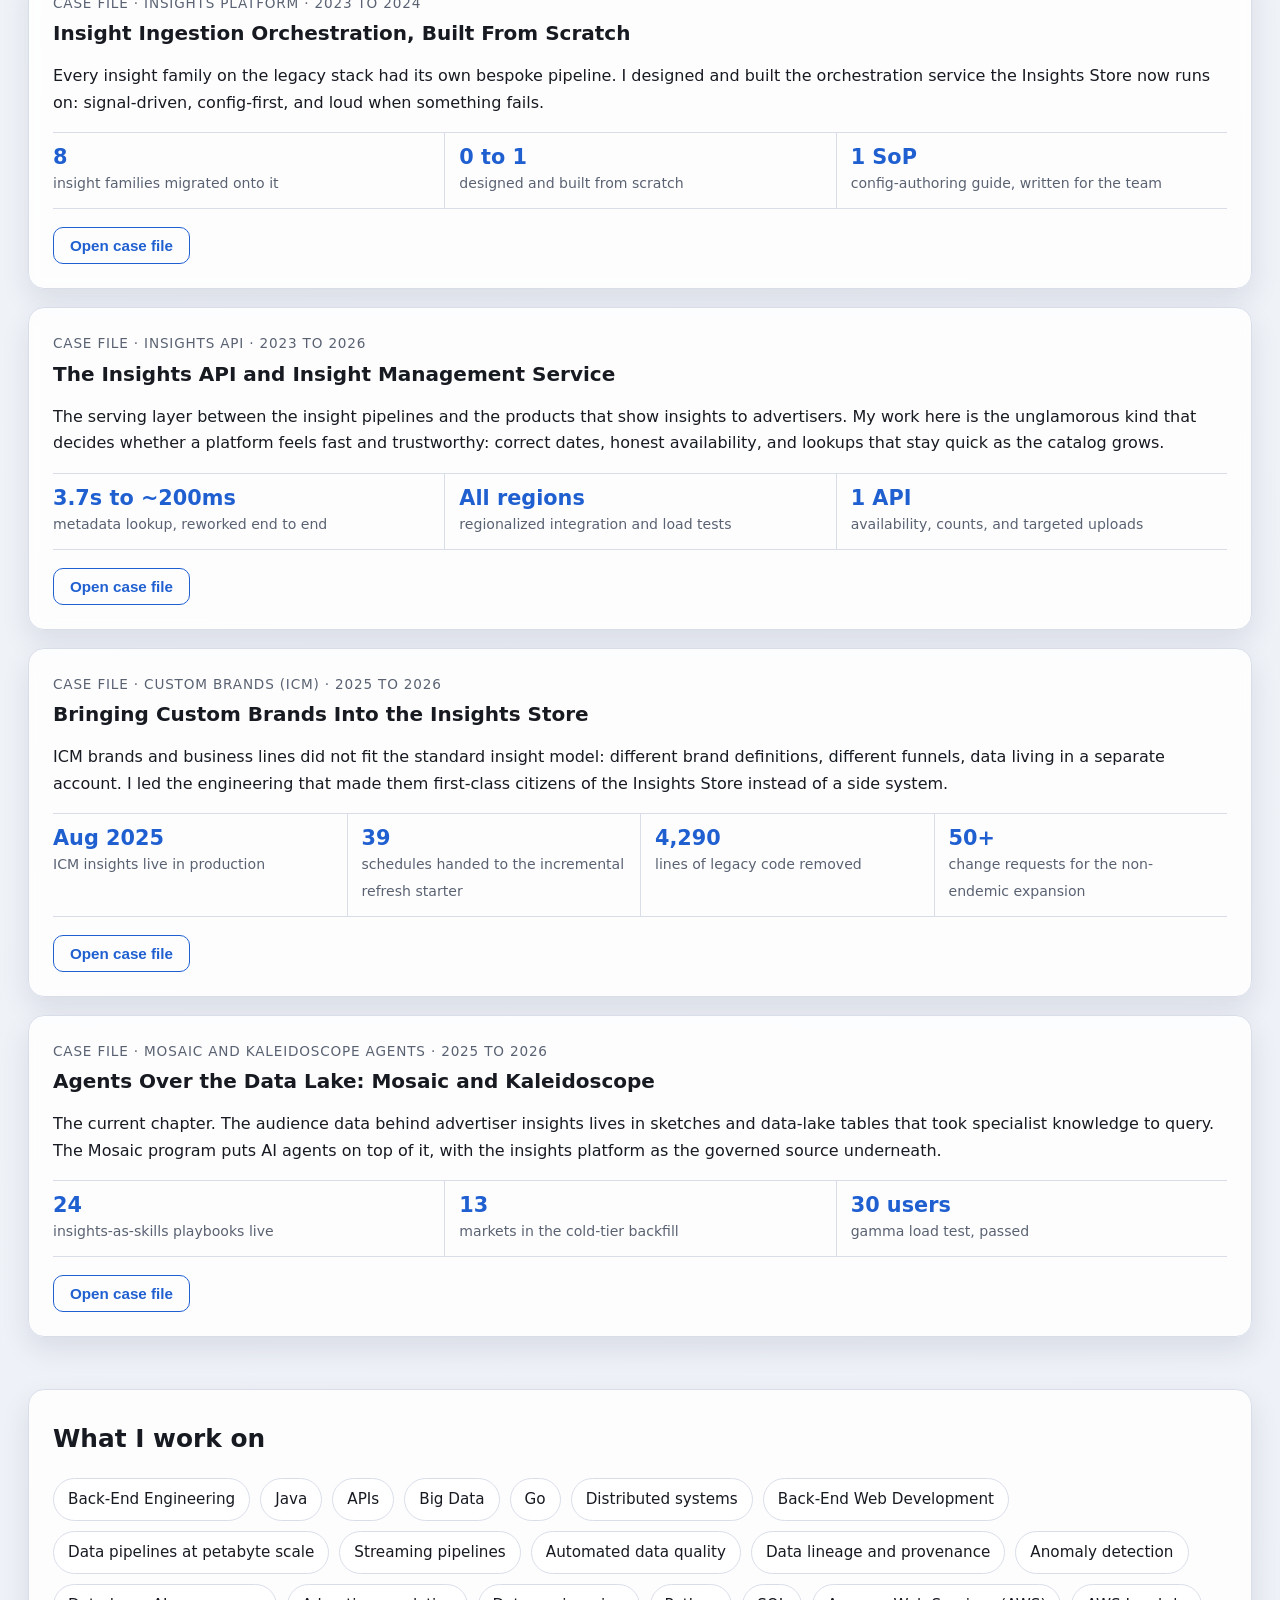
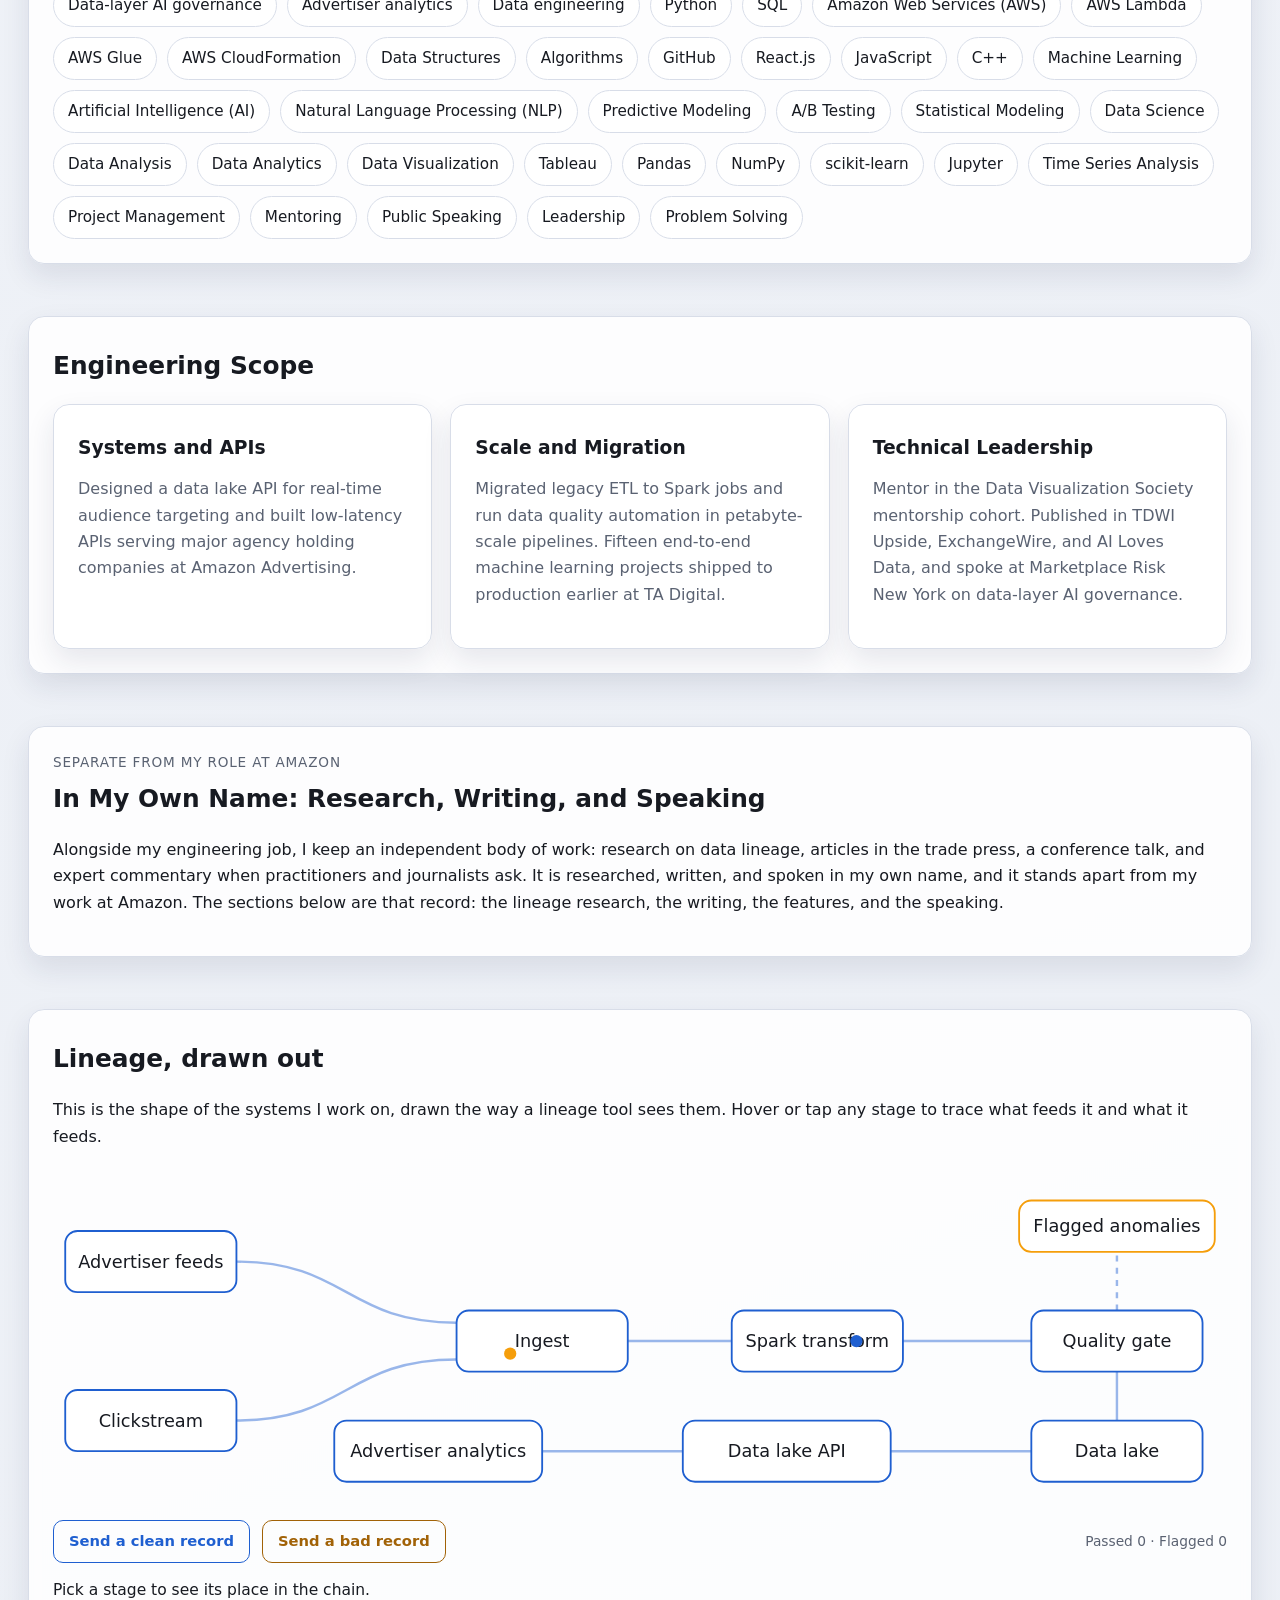
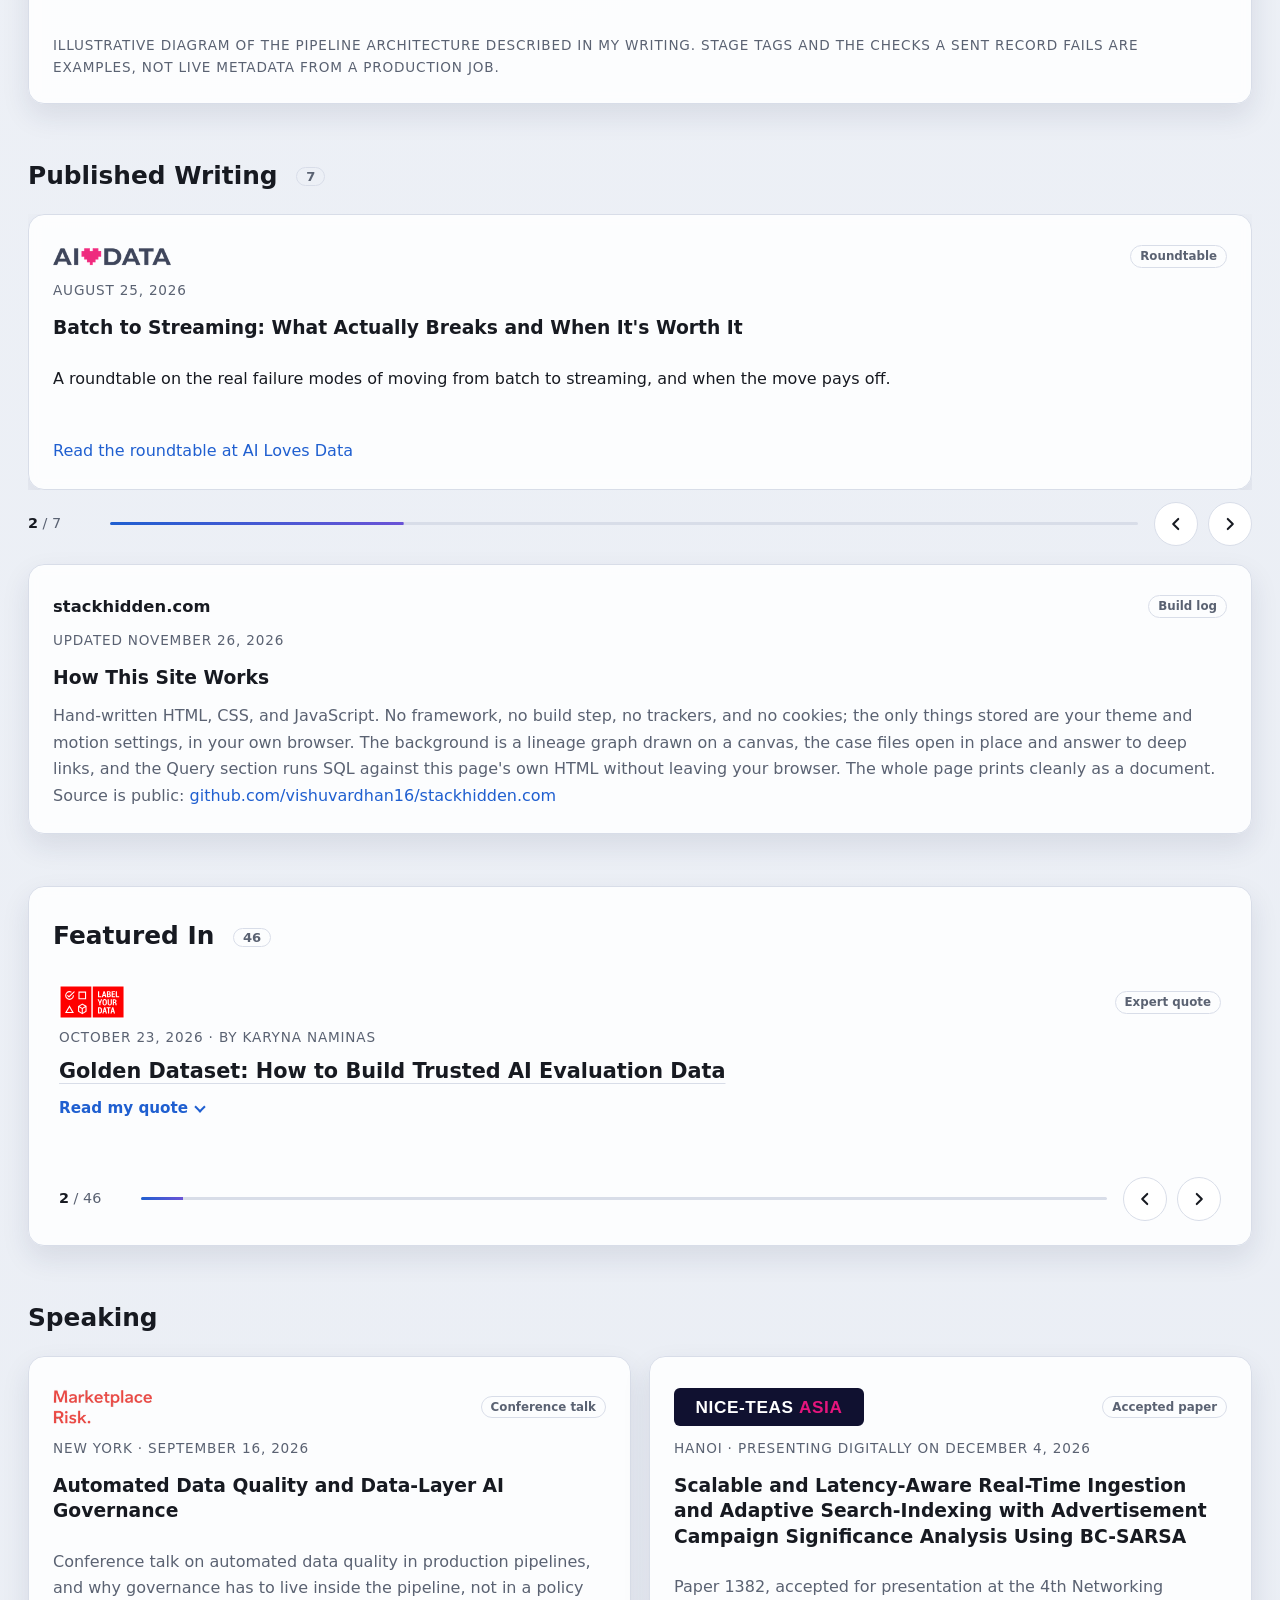
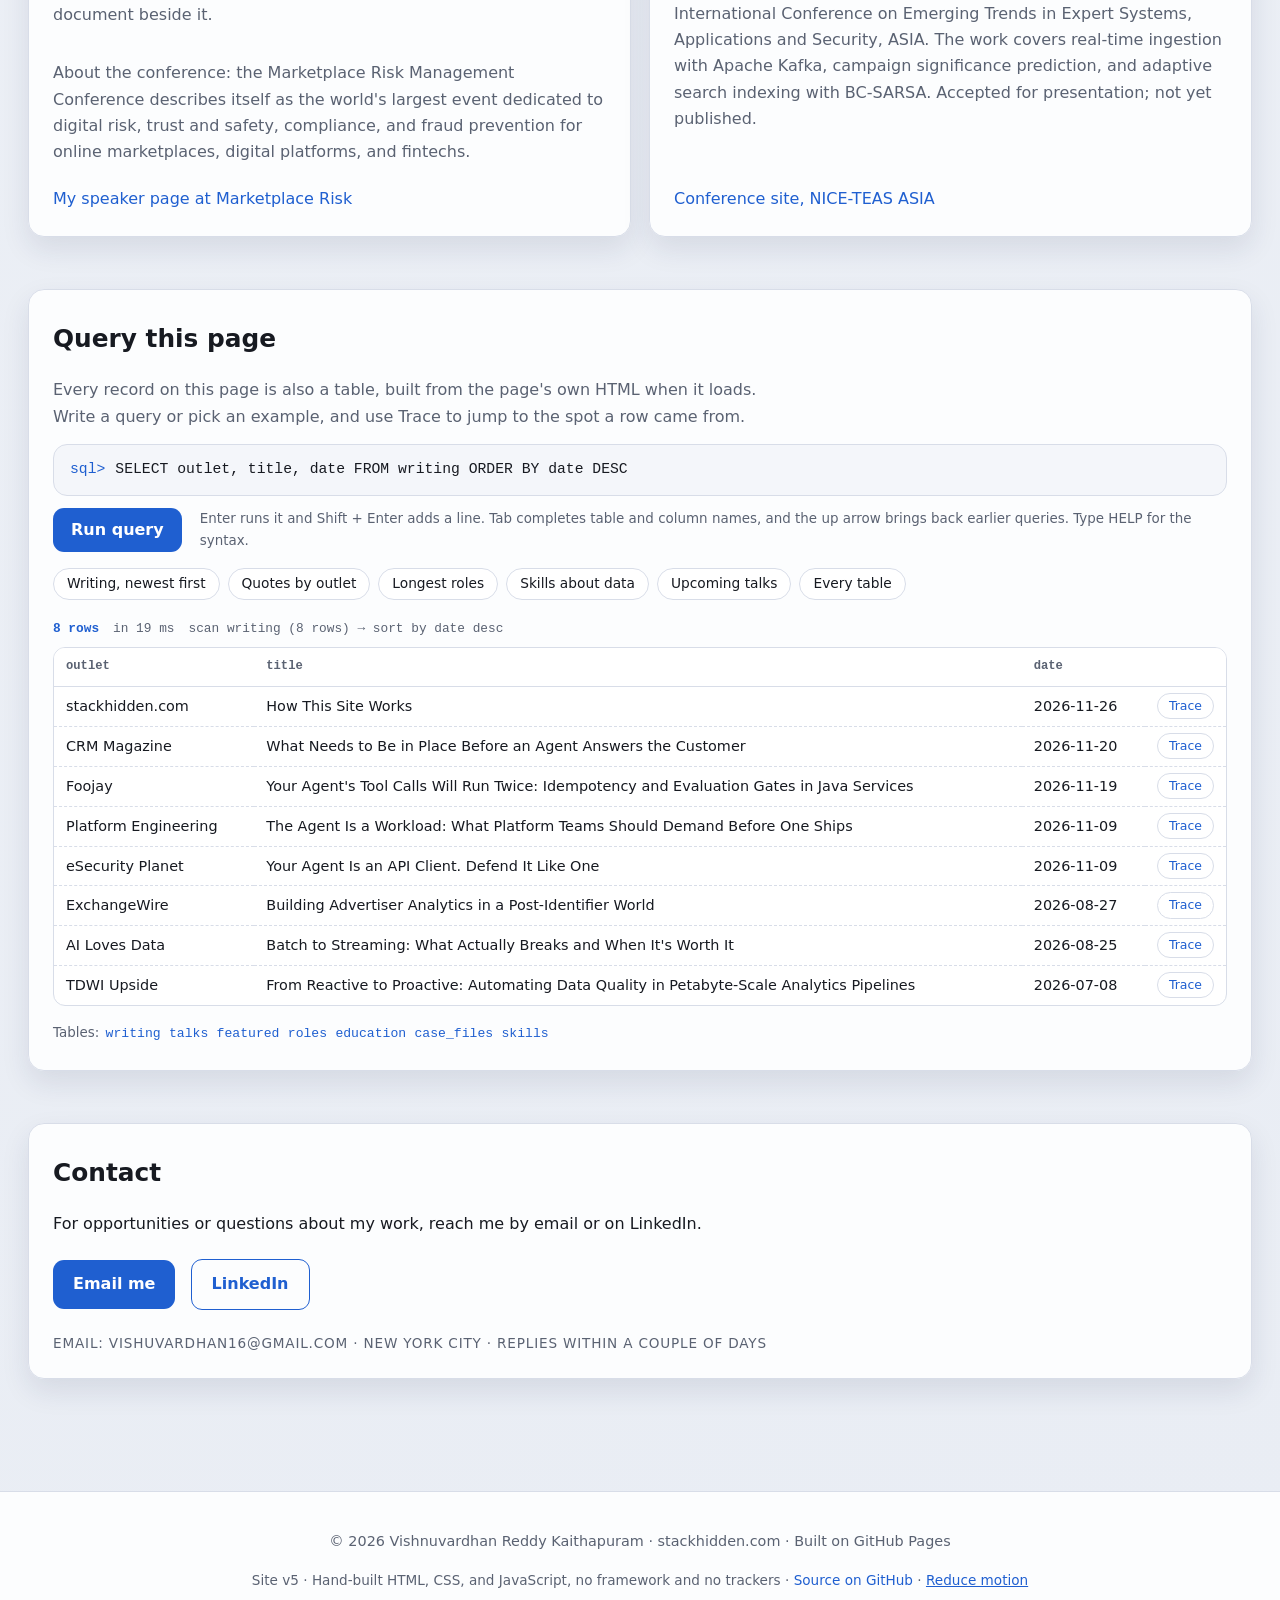
==== commit ff4a814b: "fix(copy): name the outlets in About instead of all 46 quote topics The About paragraph listed every" ====
--- a/index.html
+++ b/index.html
@@ -219,7 +219,7 @@
     <h2>About</h2>
     <p>I'm a Software Development Engineer at Amazon Advertising, on the Advertising Analytics and Insights team in New York. For four years I have built the systems that turn raw advertising data into the audience insights advertisers plan campaigns with: the Insights Store platform, the ingestion orchestration service behind it, and the Insights API on top. The pipelines run at petabyte scale, and the hard part is trust: every number has to be traceable back to where it came from.</p>
     <p>I design before I build, so the design documents and one-pagers come first. When the team needs something new, I build it end to end, and I stay on call for what I ship. The receipts are on this page: a platform built from scratch, a metadata lookup cut from seconds to milliseconds, an agent program taken from design document to live playbooks.</p>
-    <p>Separate from Amazon, in my own name, I research graph-based lineage reconstruction and anomaly detection. That research became a second body of work: articles in TDWI Upside, ExchangeWire, Platform Engineering, eSecurity Planet, Foojay, and CRM Magazine on data-layer AI governance, and a talk at Marketplace Risk 2026 in New York on automated data quality. Trade publications have also quoted me as an expert: CIO Grid on justifying IT investments, trust in business data, AI pilots, contract clauses, modernization, shared priorities, vendor due diligence, everyday security, and trust during service outages; Informatics Magazine on balancing data access with privacy, everyday decisions, communicating uncertainty, dashboards, data retention, lasting adoption, keeping work focused on business value, and catching data quality problems earlier; CTO Sync on making room for technical debt, single-person knowledge risk, keeping debt from slowing delivery, resolving priority conflicts, reducing debt without stalling delivery, engineering and product alignment, and feedback that builds trust; Tech Magazine on prioritizing customer requests, trust during outages and incidents, onboarding, knowledge gaps, and technical debt and the cost of delay; Label Your Data on EU AI Act training data requirements, golden datasets, and scaling managed data labeling; Block Telegraph on cybersecurity compliance and Web3 success; Transit Tomorrow on autonomous vehicle security and community engagement; and Grit Daily on email personalization, AZ Big Media on protecting high performers, Interview Focus on behavioral interview questions and nervous habits before interviews, Customer Relations on rebuilding trust after negative feedback and proactive customer communication, Smartech Daily on blockchain for good, and PRAPI on where teams let AI act without asking. It has its own part of this page below.</p>
+    <p>Separate from Amazon, in my own name, I research graph-based lineage reconstruction and anomaly detection. That research became a second body of work: articles on data-layer AI governance in TDWI Upside, ExchangeWire, Platform Engineering, eSecurity Planet, Foojay, and CRM Magazine; a talk at Marketplace Risk 2026 in New York on automated data quality; and more than forty expert quotes in trade publications, among them CIO Grid, Informatics Magazine, CTO Sync, and Tech Magazine. It has its own part of this page below.</p>
     <p>Before Amazon I shipped machine learning projects at TA Digital and interned at Uptycs. I hold a Master's in Data Science from the University at Buffalo and a Bachelor's in Computer Science from GITAM. On the side I build tools of my own; the latest is LedgerLens, an agent that watches payment data for anomalies.</p>
   </section>
 
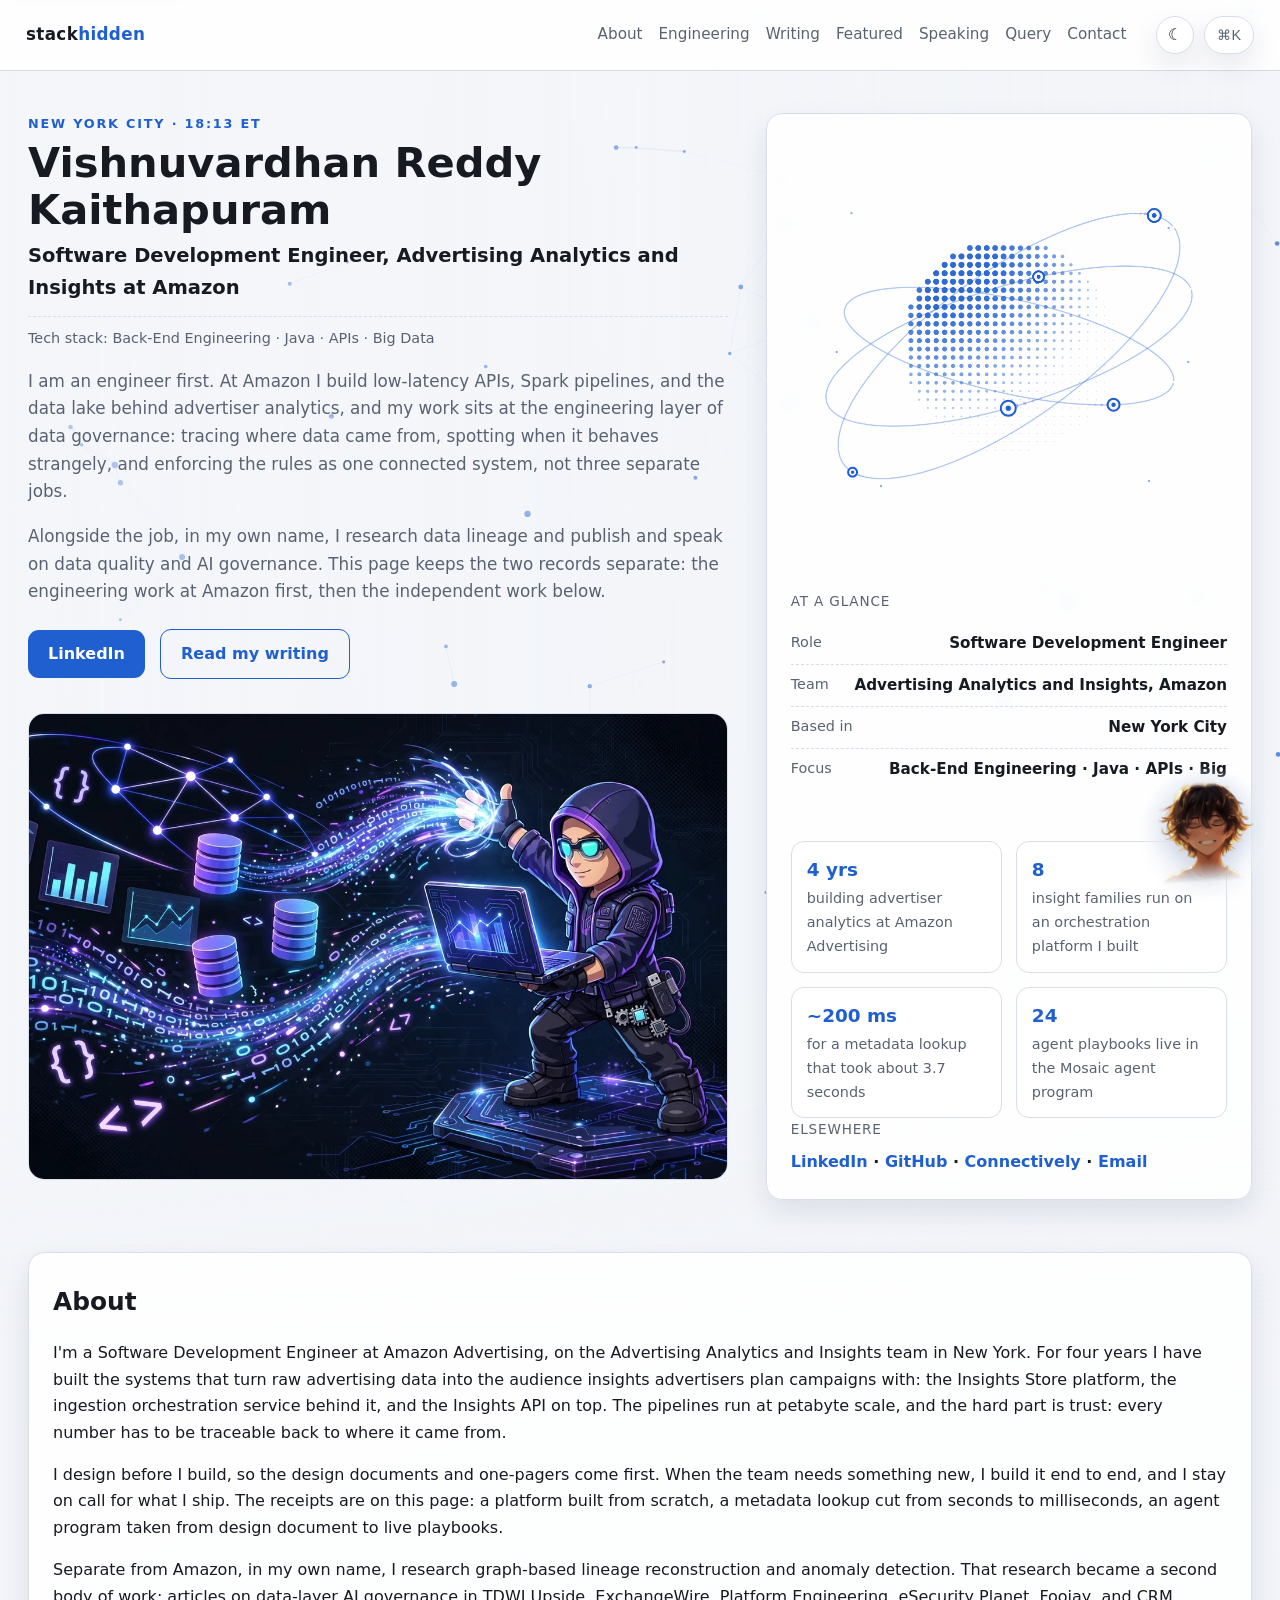
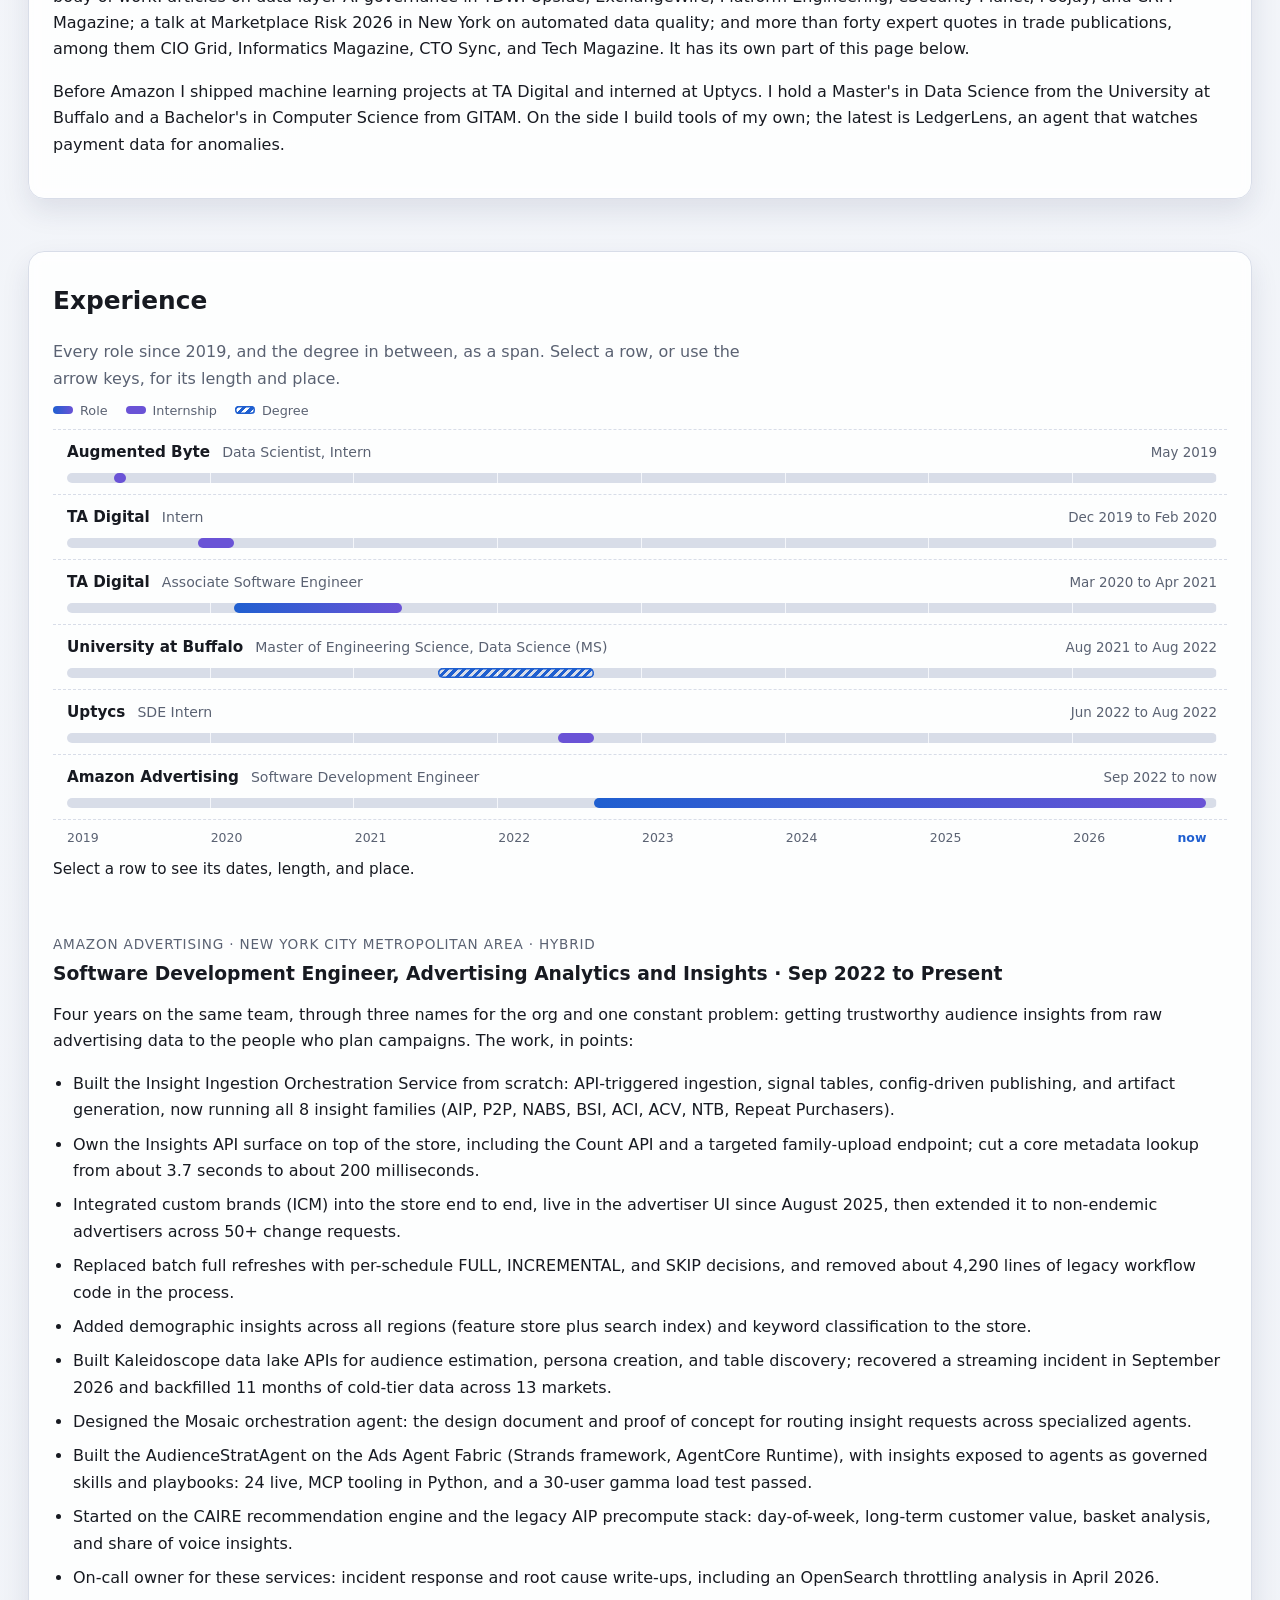
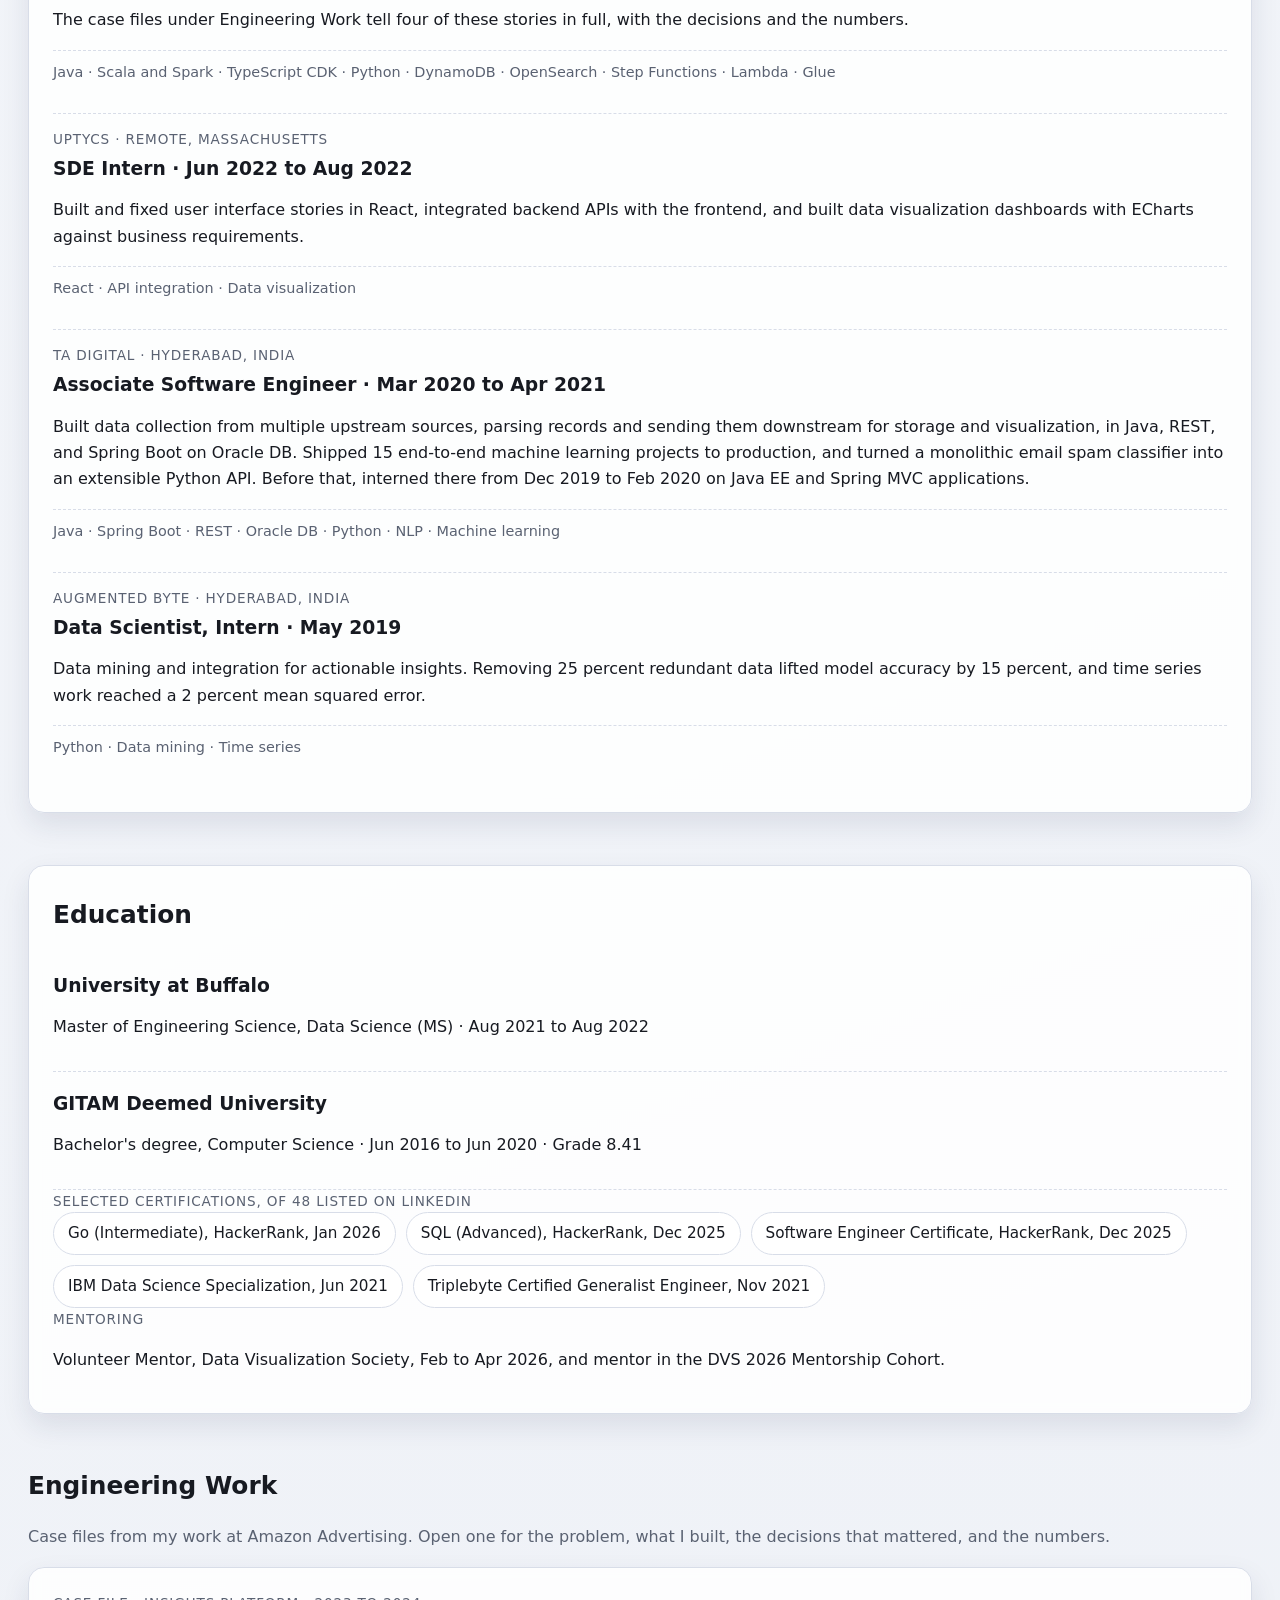
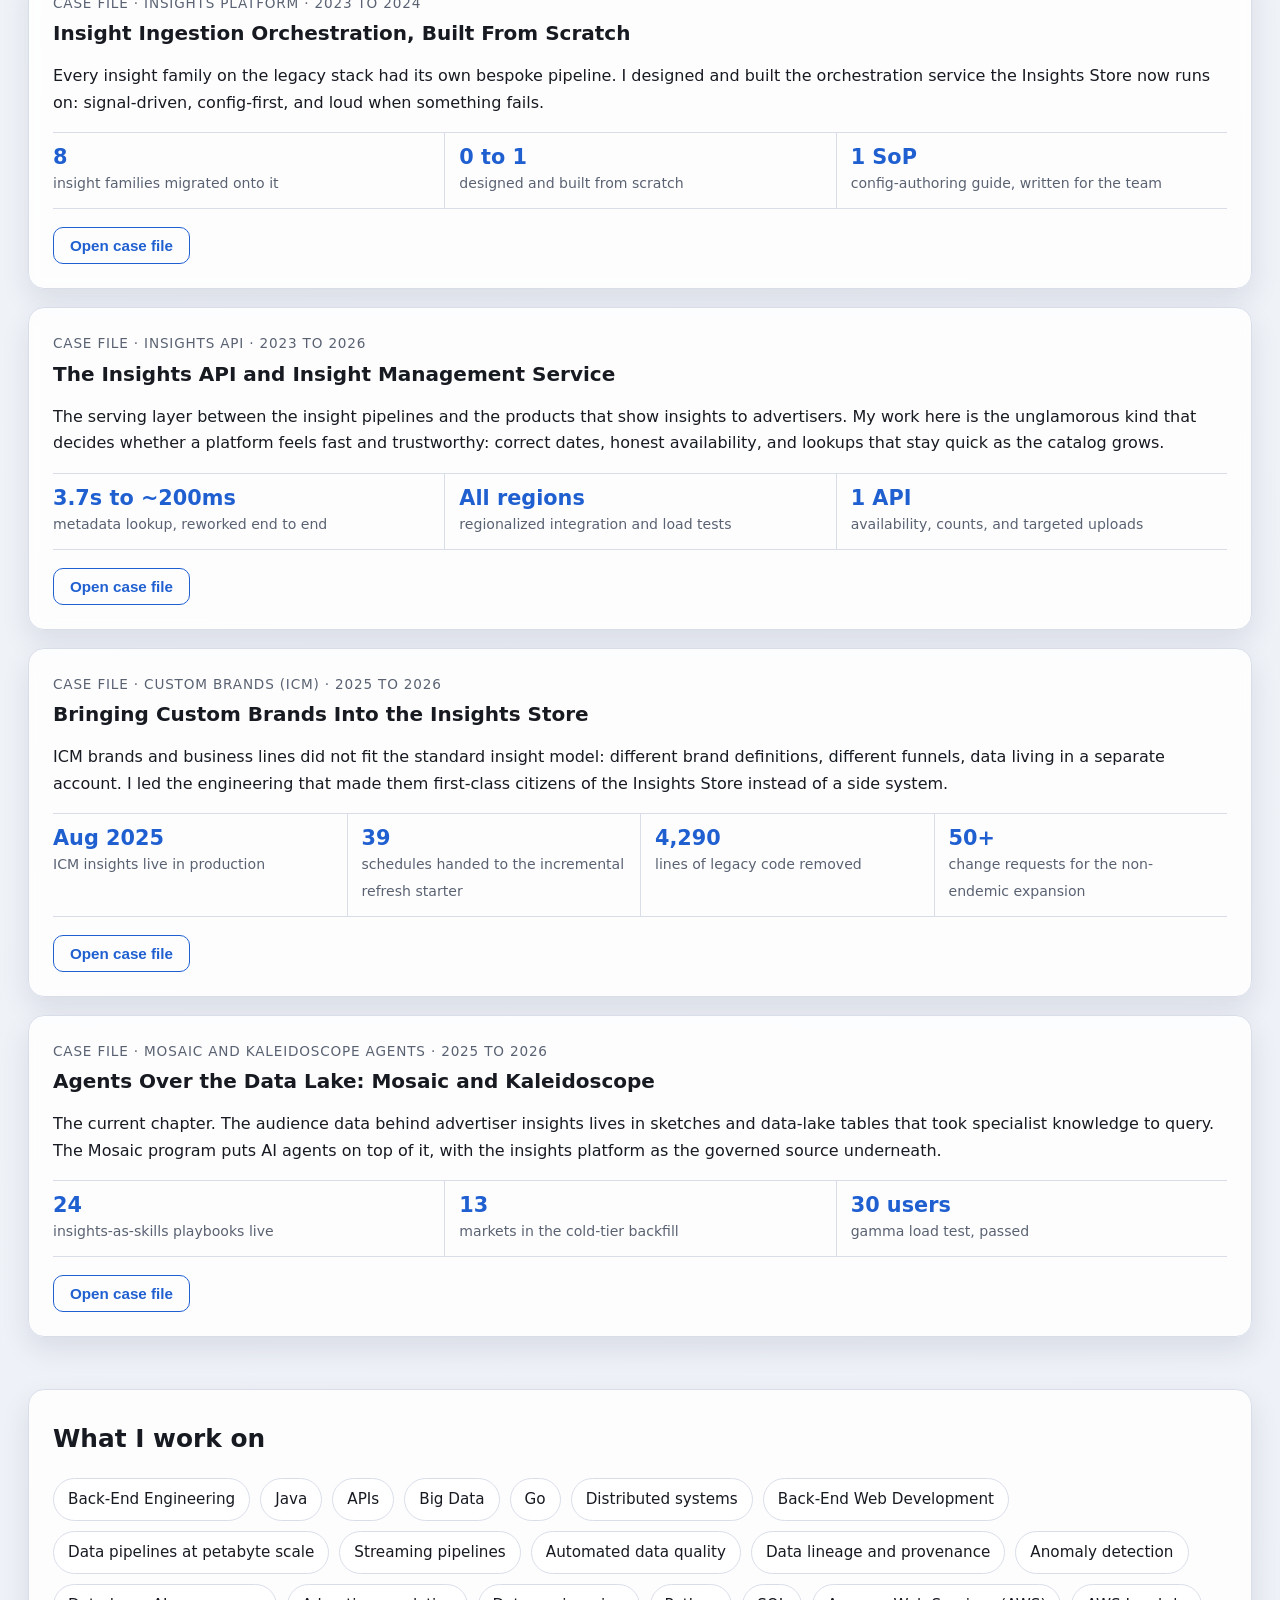
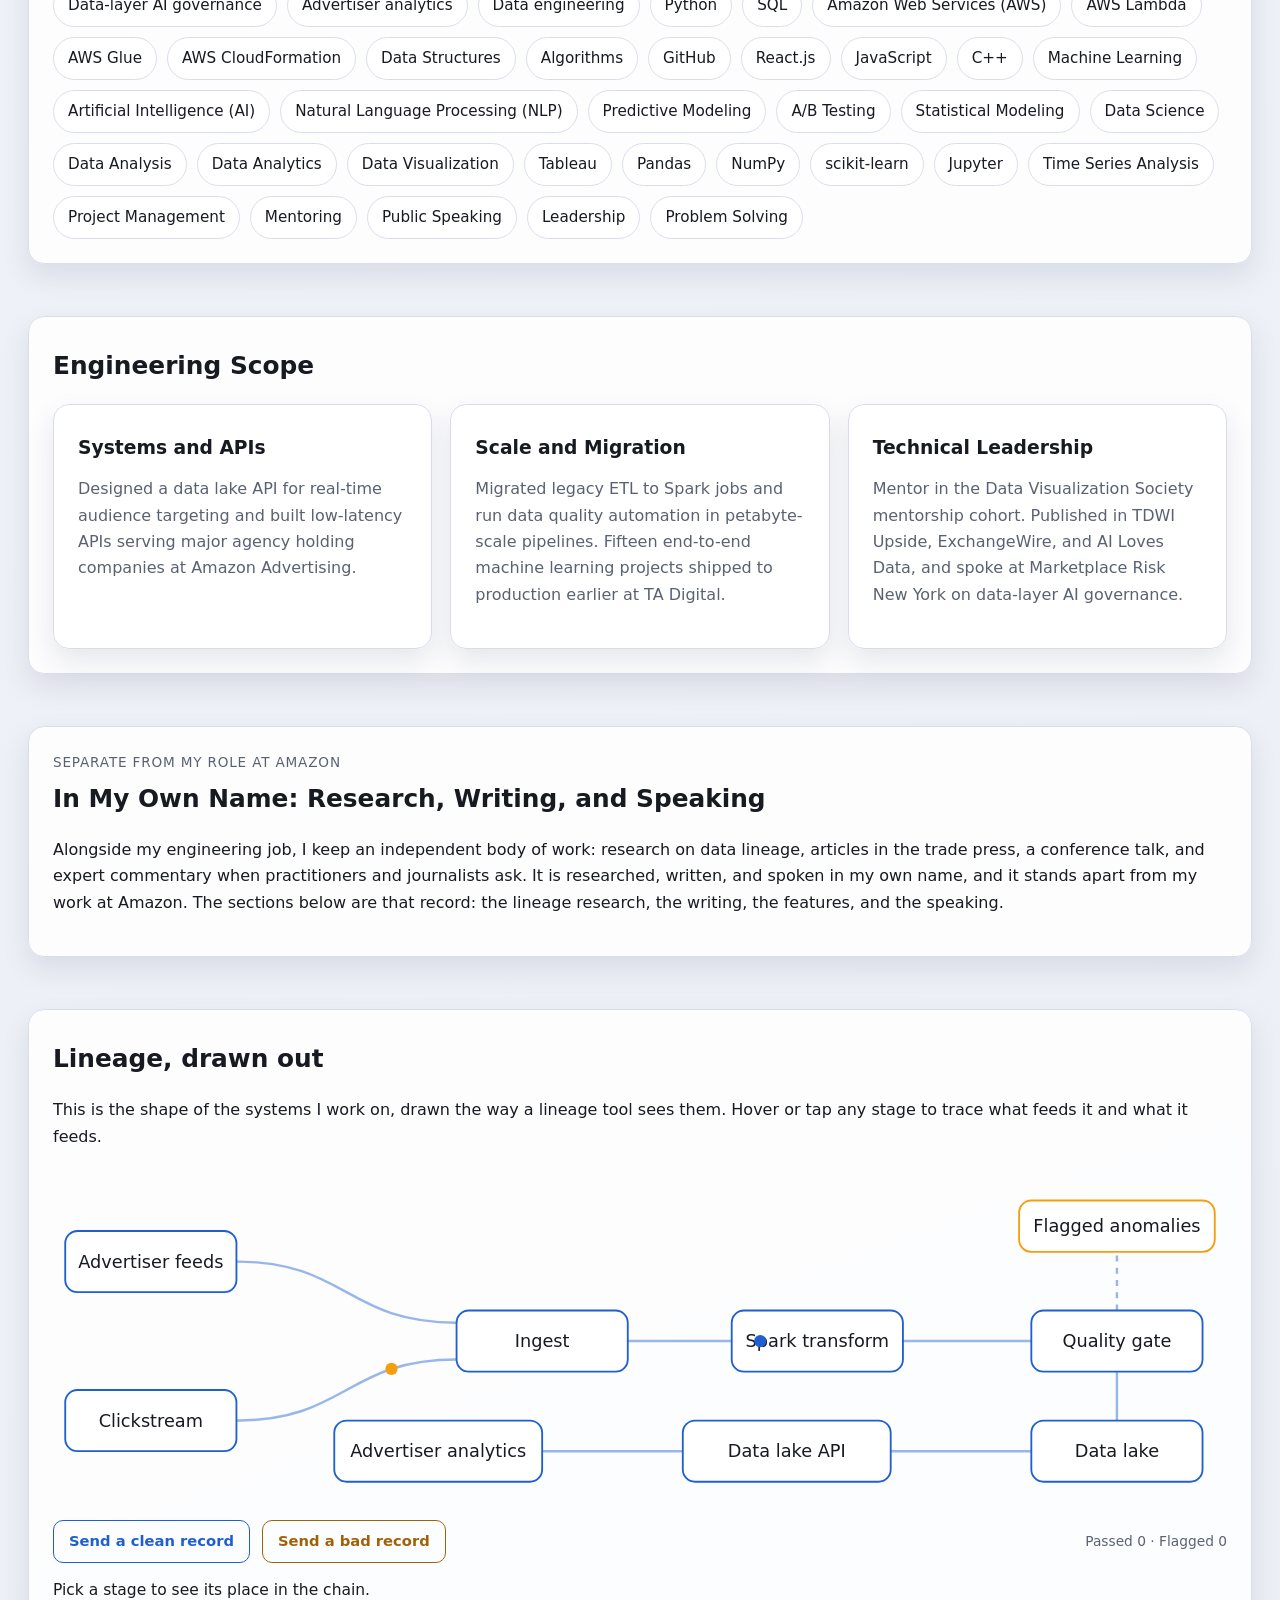
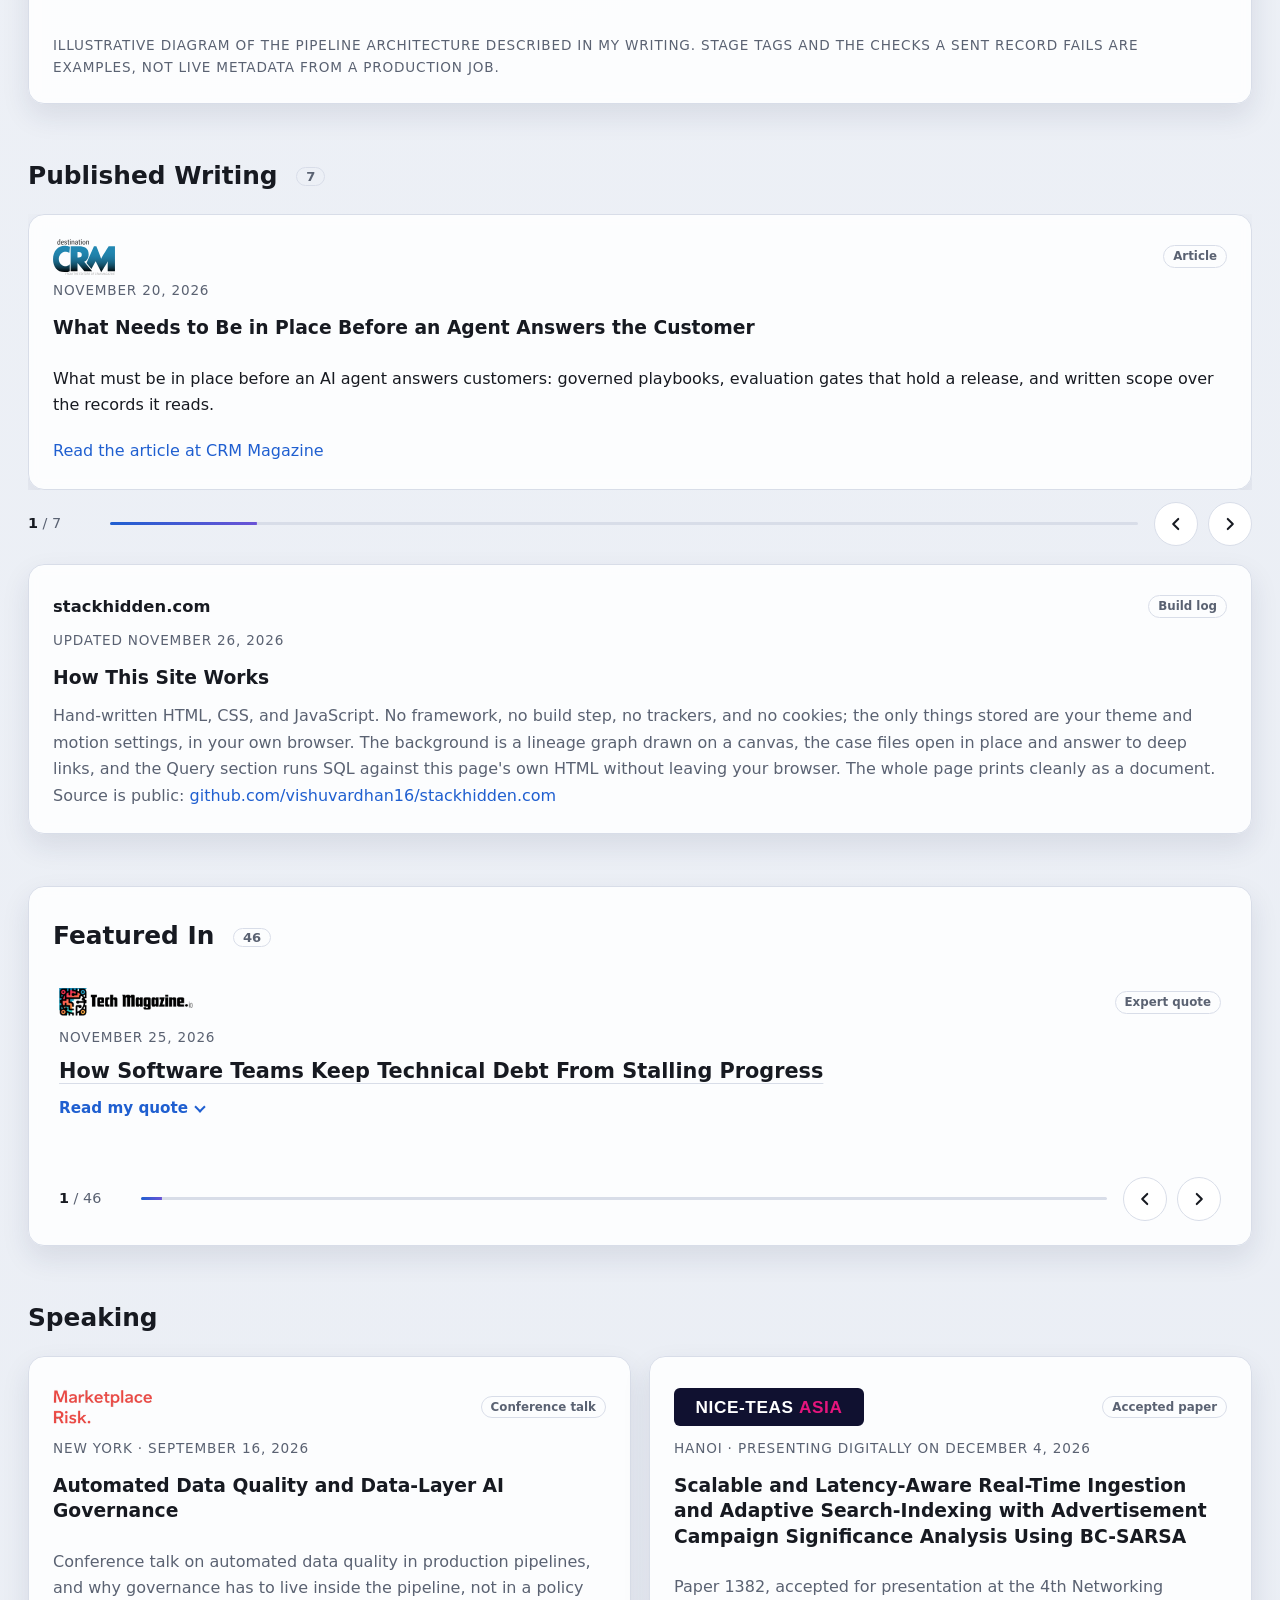
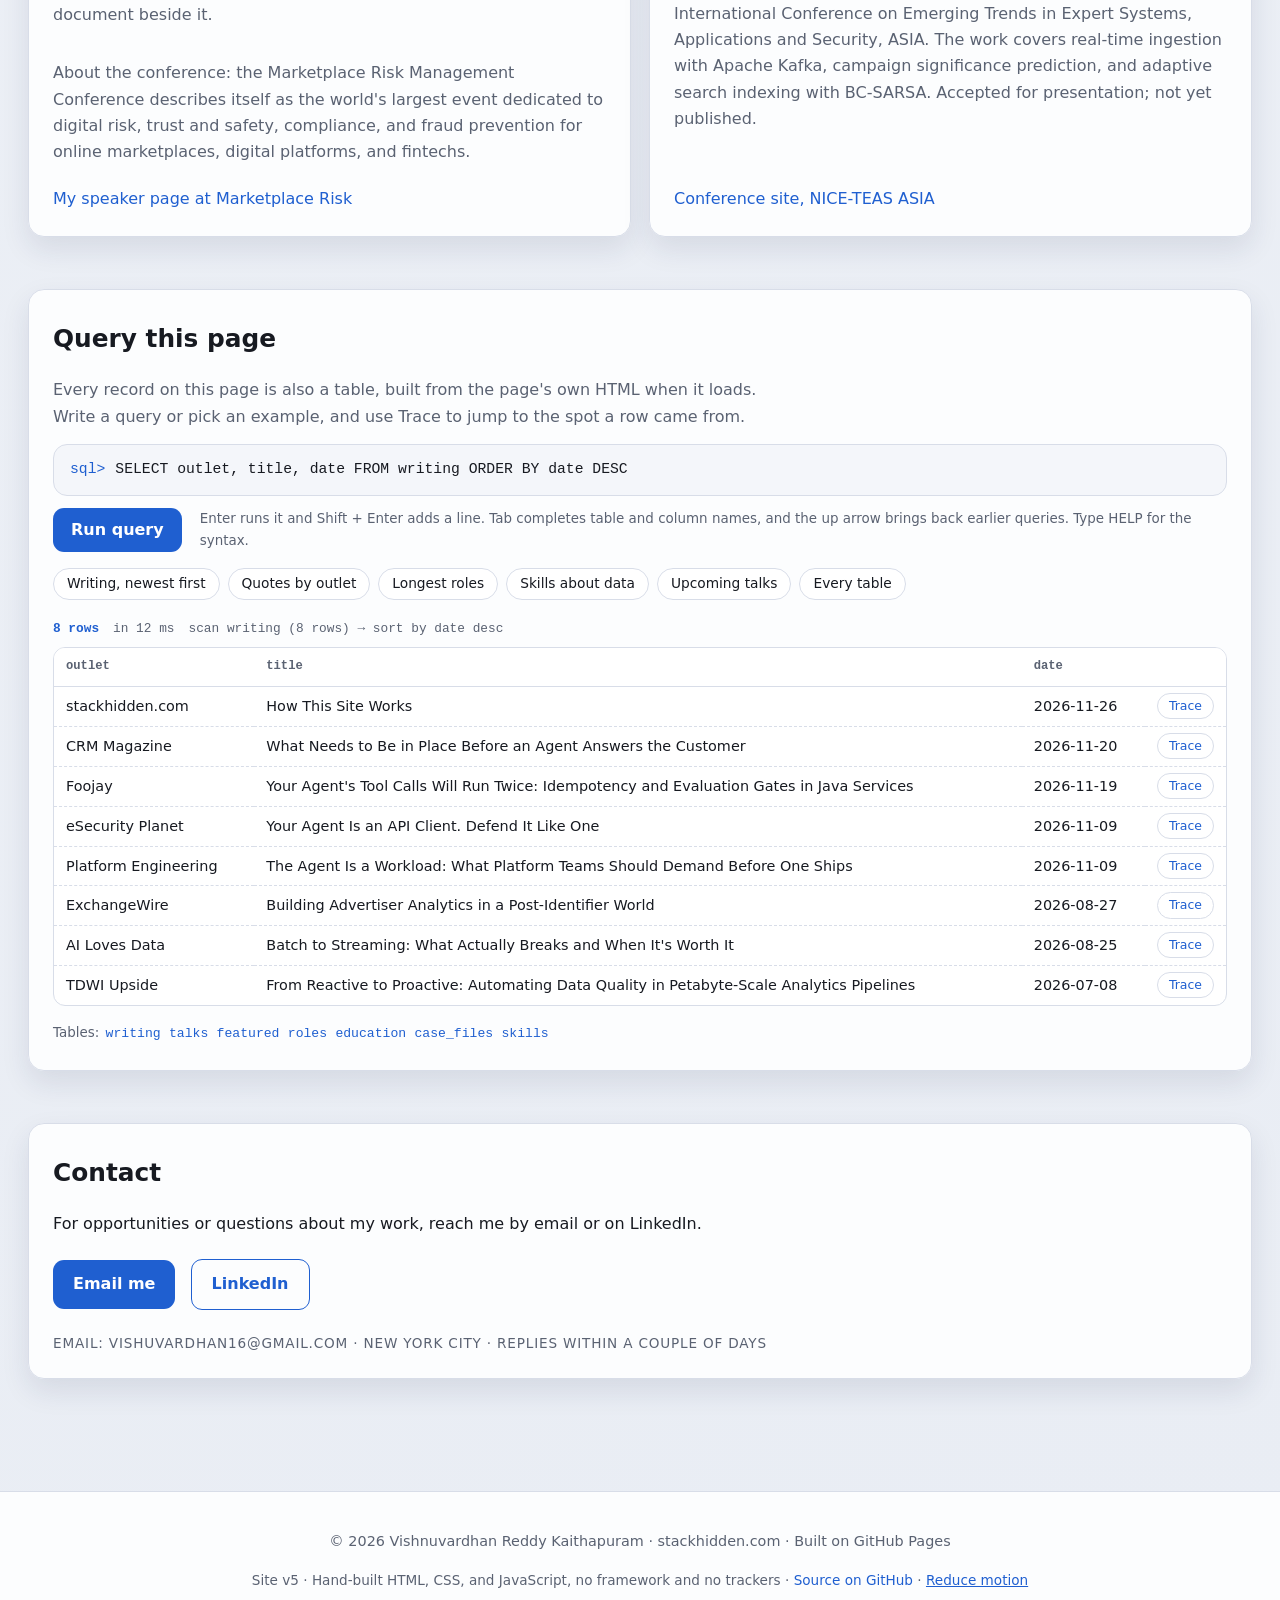
==== commit 6e068299: "feat(carousel): show the newest piece first in both carousels At the owner's request. Featured In op" ====
--- a/index.html
+++ b/index.html
@@ -608,7 +608,7 @@
     <p class="meta">Illustrative diagram of the pipeline architecture described in my writing. Stage tags and the checks a sent record fails are examples, not live metadata from a production job.</p>
   </section>
 
-    <!-- Published writing: exact published titles and dates, in date order. Add a link only after the live URL has been verified.
+    <!-- Published writing: exact published titles and dates, newest first (since Nov 26, 2026; oldest first before). Add a link only after the live URL has been verified.
          Each card opens with its publisher (v5): the name in the site's own
          type, a pill for the kind of piece, then the date. Logo slot: to
          show a publisher's official logo, save the file from their media
@@ -622,21 +622,66 @@
     <!-- Published Writing is a carousel like Featured In (Nov 20, 2026,
          at the owner's request): one article per slide, auto-advancing
          every 5 seconds, with a counter and arrows; app.js runs both
-         carousels from the same initializer. The build-log card is not
-         an article, so it stays below the carousel as a plain card. -->
+         carousels from the same initializer. Newest first, like Featured
+         In. The build-log card is not an article, so it stays below the
+         carousel as a plain card. -->
     <div class="carousel" id="writingCarousel">
       <div class="carousel-stage">
       <div class="carousel-track">
       <article class="card pub-card slide">
         <div class="pub-head">
-          <span class="pub-mark"><img class="pub-logo" src="assets/logos/tdwi.svg" alt="" width="61" height="30" loading="lazy" decoding="async"></span>
-          <p class="pub-name">TDWI Upside</p>
+          <span class="pub-mark"><img class="pub-logo" src="assets/logos/crmmagazine.svg" alt="" width="62" height="36" loading="lazy" decoding="async"></span>
+          <p class="pub-name">CRM Magazine</p>
           <span class="pub-kind">Article</span>
         </div>
-        <p class="meta pub-date">July 8, 2026</p>
-        <h3>From Reactive to Proactive: Automating Data Quality in Petabyte-Scale Analytics Pipelines</h3>
-        <p>How automated checks catch schema drift, volume anomalies, and distribution shift before they reach a dashboard.</p>
-        <p><a href="https://tdwi.org/articles/2026/07/08/diq-all-automating-data-quality-in-petabytescale-analytics-pipelines.aspx" target="_blank" rel="noopener">Read the article at TDWI Upside</a></p>
+        <p class="meta pub-date">November 20, 2026</p>
+        <h3>What Needs to Be in Place Before an Agent Answers the Customer</h3>
+        <p>What must be in place before an AI agent answers customers: governed playbooks, evaluation gates that hold a release, and written scope over the records it reads.</p>
+        <p><a href="https://www.destinationcrm.com/Articles/Web-Exclusives/Viewpoints/What-Needs-to-Be-in-Place-Before-an-Agent-Answers-the-Customer-177606.aspx" target="_blank" rel="noopener">Read the article at CRM Magazine</a></p>
+      </article>
+      <article class="card pub-card slide">
+        <div class="pub-head">
+          <span class="pub-mark"><img class="pub-logo noplate" src="assets/logos/foojay.png" alt="" width="95" height="33" loading="lazy" decoding="async"></span>
+          <p class="pub-name">Foojay</p>
+          <span class="pub-kind">Article</span>
+        </div>
+        <p class="meta pub-date">November 19, 2026</p>
+        <h3>Your Agent's Tool Calls Will Run Twice: Idempotency and Evaluation Gates in Java Services</h3>
+        <p>Idempotency and evaluation gates for AI agent tool calls in Java services, drawn from operating production agents.</p>
+        <p><a href="https://foojay.io/today/agent-tool-calls-run-twice/" target="_blank" rel="noopener">Read the article at Foojay</a></p>
+      </article>
+      <article class="card pub-card slide">
+        <div class="pub-head">
+          <span class="pub-mark"><img class="pub-logo" src="assets/logos/esecurityplanet.png" alt="" width="116" height="27" loading="lazy" decoding="async"></span>
+          <p class="pub-name">eSecurity Planet</p>
+          <span class="pub-kind">Article</span>
+        </div>
+        <p class="meta pub-date">November 9, 2026</p>
+        <h3>Your Agent Is an API Client. Defend It Like One</h3>
+        <p>An AI agent is an API client with a budget and a blast radius. Defend its access, its spend, and its scope the way you would any client.</p>
+        <p><a href="https://www.esecurityplanet.com/agentic-ai/your-agent-is-an-api-client-defend-it-like-one/" target="_blank" rel="noopener">Read the article at eSecurity Planet</a></p>
+      </article>
+      <article class="card pub-card slide">
+        <div class="pub-head">
+          <span class="pub-mark"><img class="pub-logo mark" src="assets/logos/platformengineering.png" alt="" width="28" height="28" loading="lazy" decoding="async"></span>
+          <p class="pub-name">Platform Engineering</p>
+          <span class="pub-kind">Article</span>
+        </div>
+        <p class="meta pub-date">November 9, 2026</p>
+        <h3>The Agent Is a Workload: What Platform Teams Should Demand Before One Ships</h3>
+        <p>What platform teams should demand before an AI agent ships: the controls that keep a workload governed once it is in production.</p>
+        <p><a href="https://platformengineering.com/contributed-content/the-agent-is-a-workload-what-platform-teams-should-demand-before-one-ships/" target="_blank" rel="noopener">Read the article at Platform Engineering</a></p>
+      </article>
+      <article class="card pub-card slide">
+        <div class="pub-head">
+          <span class="pub-mark"><img class="pub-logo" src="assets/logos/exchangewire.svg" alt="" width="148" height="21" loading="lazy" decoding="async"></span>
+          <p class="pub-name">ExchangeWire</p>
+          <span class="pub-kind">Article</span>
+        </div>
+        <p class="meta pub-date">August 27, 2026</p>
+        <h3>Building Advertiser Analytics in a Post-Identifier World</h3>
+        <p>What changes for advertiser analytics when the identifiers the industry relied on go away.</p>
+        <p><a href="https://www.exchangewire.com/blog/2026/08/27/building-advertiser-analytics-in-a-post-identifier-world/" target="_blank" rel="noopener">Read the article at ExchangeWire</a></p>
       </article>
       <article class="card pub-card slide">
         <div class="pub-head">
@@ -652,58 +697,14 @@
       </article>
       <article class="card pub-card slide">
         <div class="pub-head">
-          <span class="pub-mark"><img class="pub-logo" src="assets/logos/exchangewire.svg" alt="" width="148" height="21" loading="lazy" decoding="async"></span>
-          <p class="pub-name">ExchangeWire</p>
+          <span class="pub-mark"><img class="pub-logo" src="assets/logos/tdwi.svg" alt="" width="61" height="30" loading="lazy" decoding="async"></span>
+          <p class="pub-name">TDWI Upside</p>
           <span class="pub-kind">Article</span>
         </div>
-        <p class="meta pub-date">August 27, 2026</p>
-        <h3>Building Advertiser Analytics in a Post-Identifier World</h3>
-        <p>What changes for advertiser analytics when the identifiers the industry relied on go away.</p>
-        <p><a href="https://www.exchangewire.com/blog/2026/08/27/building-advertiser-analytics-in-a-post-identifier-world/" target="_blank" rel="noopener">Read the article at ExchangeWire</a></p>
-      </article>
-      <article class="card pub-card slide">
-        <div class="pub-head">
-          <span class="pub-mark"><img class="pub-logo mark" src="assets/logos/platformengineering.png" alt="" width="28" height="28" loading="lazy" decoding="async"></span>
-          <p class="pub-name">Platform Engineering</p>
-          <span class="pub-kind">Article</span>
-        </div>
-        <p class="meta pub-date">November 9, 2026</p>
-        <h3>The Agent Is a Workload: What Platform Teams Should Demand Before One Ships</h3>
-        <p>What platform teams should demand before an AI agent ships: the controls that keep a workload governed once it is in production.</p>
-        <p><a href="https://platformengineering.com/contributed-content/the-agent-is-a-workload-what-platform-teams-should-demand-before-one-ships/" target="_blank" rel="noopener">Read the article at Platform Engineering</a></p>
-      </article>
-      <article class="card pub-card slide">
-        <div class="pub-head">
-          <span class="pub-mark"><img class="pub-logo" src="assets/logos/esecurityplanet.png" alt="" width="116" height="27" loading="lazy" decoding="async"></span>
-          <p class="pub-name">eSecurity Planet</p>
-          <span class="pub-kind">Article</span>
-        </div>
-        <p class="meta pub-date">November 9, 2026</p>
-        <h3>Your Agent Is an API Client. Defend It Like One</h3>
-        <p>An AI agent is an API client with a budget and a blast radius. Defend its access, its spend, and its scope the way you would any client.</p>
-        <p><a href="https://www.esecurityplanet.com/agentic-ai/your-agent-is-an-api-client-defend-it-like-one/" target="_blank" rel="noopener">Read the article at eSecurity Planet</a></p>
-      </article>
-      <article class="card pub-card slide">
-        <div class="pub-head">
-          <span class="pub-mark"><img class="pub-logo noplate" src="assets/logos/foojay.png" alt="" width="95" height="33" loading="lazy" decoding="async"></span>
-          <p class="pub-name">Foojay</p>
-          <span class="pub-kind">Article</span>
-        </div>
-        <p class="meta pub-date">November 19, 2026</p>
-        <h3>Your Agent's Tool Calls Will Run Twice: Idempotency and Evaluation Gates in Java Services</h3>
-        <p>Idempotency and evaluation gates for AI agent tool calls in Java services, drawn from operating production agents.</p>
-        <p><a href="https://foojay.io/today/agent-tool-calls-run-twice/" target="_blank" rel="noopener">Read the article at Foojay</a></p>
-      </article>
-      <article class="card pub-card slide">
-        <div class="pub-head">
-          <span class="pub-mark"><img class="pub-logo" src="assets/logos/crmmagazine.svg" alt="" width="62" height="36" loading="lazy" decoding="async"></span>
-          <p class="pub-name">CRM Magazine</p>
-          <span class="pub-kind">Article</span>
-        </div>
-        <p class="meta pub-date">November 20, 2026</p>
-        <h3>What Needs to Be in Place Before an Agent Answers the Customer</h3>
-        <p>What must be in place before an AI agent answers customers: governed playbooks, evaluation gates that hold a release, and written scope over the records it reads.</p>
-        <p><a href="https://www.destinationcrm.com/Articles/Web-Exclusives/Viewpoints/What-Needs-to-Be-in-Place-Before-an-Agent-Answers-the-Customer-177606.aspx" target="_blank" rel="noopener">Read the article at CRM Magazine</a></p>
+        <p class="meta pub-date">July 8, 2026</p>
+        <h3>From Reactive to Proactive: Automating Data Quality in Petabyte-Scale Analytics Pipelines</h3>
+        <p>How automated checks catch schema drift, volume anomalies, and distribution shift before they reach a dashboard.</p>
+        <p><a href="https://tdwi.org/articles/2026/07/08/diq-all-automating-data-quality-in-petabytescale-analytics-pipelines.aspx" target="_blank" rel="noopener">Read the article at TDWI Upside</a></p>
       </article>
       </div>
       </div>
@@ -746,7 +747,11 @@
          Nov 26, 2026, placements #36 to #46: CIO Grid, Tech Magazine,
          Informatics Magazine, CTO Sync, Interview Focus, Label Your Data,
          Block Telegraph, Transit Tomorrow, Grit Daily, Smartech Daily,
-         AZ Big Media, PRAPI, and Customer Relations, in date order.
+         AZ Big Media, PRAPI, and Customer Relations.
+
+         Newest first (Nov 26, 2026, at the owner's request): a visitor
+         opens on the latest quote, and a new one goes at the top. Quotes
+         from the same day keep their placement order, latest first.
 
          Headline first (Nov 6, 2026, at the owner's request: the quote
          cards, with his name and title on every slide, were too much).
@@ -776,6 +781,501 @@
       <div class="carousel-track">
         <figure class="slide">
           <figcaption>
+            <div class="pub-head"><span class="pub-mark"><img class="pub-logo" src="assets/logos/techmagazine.png" alt="" width="134" height="28" loading="lazy" decoding="async"></span><p class="pub-name">Tech Magazine</p><span class="pub-kind">Expert quote</span></div>
+            <p class="meta pub-date">November 25, 2026</p>
+            <h3 class="slide-title"><a href="https://techmagazine.io/qa/how-software-teams-keep-technical-debt-from-stalling-progress/" target="_blank" rel="noopener">How Software Teams Keep Technical Debt From Stalling Progress</a></h3>
+          </figcaption>
+          <details class="slide-quote">
+            <summary><span class="sq-closed">Read my quote</span><span class="sq-open">Hide quote</span></summary>
+            <blockquote cite="https://techmagazine.io/qa/how-software-teams-keep-technical-debt-from-stalling-progress/"><p>We decide by cost of delay, stated out loud. A debt item earns attention now when it is blocking something with a date on it, a launch, a version deadline, a partner commitment, or when it is quietly taxing every change the team makes. Debt that is merely ugly, in a part of the system nobody is touching, we live with on purpose, and we say so, so living with it is a decision rather than drift.</p></blockquote>
+          </details>
+        </figure>
+        <figure class="slide">
+          <figcaption>
+            <div class="pub-head"><span class="pub-mark"><img class="pub-logo" src="assets/logos/interviewfocus.png" alt="" width="172" height="22" loading="lazy" decoding="async"></span><p class="pub-name">Interview Focus</p><span class="pub-kind">Expert quote</span></div>
+            <p class="meta pub-date">November 24, 2026</p>
+            <h3 class="slide-title"><a href="https://interviewfocus.com/6-nervous-habits-and-communication-mistakes-high-school-graduates-should-eliminate-before-interviews-how-to-address-them/" target="_blank" rel="noopener">6 Nervous Habits and Communication Mistakes High School Graduates Should Eliminate Before Interviews: How to Address Them</a></h3>
+          </figcaption>
+          <details class="slide-quote">
+            <summary><span class="sq-closed">Read my quote</span><span class="sq-open">Hide quote</span></summary>
+            <blockquote cite="https://interviewfocus.com/6-nervous-habits-and-communication-mistakes-high-school-graduates-should-eliminate-before-interviews-how-to-address-them/"><p>The habit I coach my mentees out of first is narrating their own nervousness. Opening with an apology for having no experience, or filling every pause with commentary about how nervous they are, spends the interviewer's attention on the apology instead of the evidence.</p></blockquote>
+          </details>
+        </figure>
+        <figure class="slide">
+          <figcaption>
+            <div class="pub-head"><span class="pub-mark"><img class="pub-logo" src="assets/logos/ctosync.svg" alt="" width="68" height="34" loading="lazy" decoding="async"></span><p class="pub-name">CTO Sync</p><span class="pub-kind">Expert quote</span></div>
+            <p class="meta pub-date">November 24, 2026</p>
+            <h3 class="slide-title"><a href="https://ctosync.com/qa/how-engineering-leaders-build-trust-through-better-feedback/" target="_blank" rel="noopener">How Engineering Leaders Build Trust Through Better Feedback</a></h3>
+          </figcaption>
+          <details class="slide-quote">
+            <summary><span class="sq-closed">Read my quote</span><span class="sq-open">Hide quote</span></summary>
+            <blockquote cite="https://ctosync.com/qa/how-engineering-leaders-build-trust-through-better-feedback/"><p>Feedback stops being a surprise when it attaches to the work while the work is still current. On my team that means the review cycle carries it: code reviews and design reviews where comments land on a specific decision, in writing, within days of the decision being made.</p></blockquote>
+          </details>
+        </figure>
+        <figure class="slide">
+          <figcaption>
+            <div class="pub-head"><span class="pub-mark"><img class="pub-logo darkplate" src="assets/logos/ciogrid.svg" alt="" width="131" height="30" loading="lazy" decoding="async"></span><p class="pub-name">CIO Grid</p><span class="pub-kind">Expert quote</span></div>
+            <p class="meta pub-date">November 24, 2026</p>
+            <h3 class="slide-title"><a href="https://ciogrid.com/qa/how-it-leaders-build-trust-during-service-outages/" target="_blank" rel="noopener">How IT Leaders Build Trust During Service Outages</a></h3>
+          </figcaption>
+          <details class="slide-quote">
+            <summary><span class="sq-closed">Read my quote</span><span class="sq-open">Hide quote</span></summary>
+            <blockquote cite="https://ciogrid.com/qa/how-it-leaders-build-trust-during-service-outages/"><p>The practice that preserved trust in our incidents is a fixed update rhythm with honest content: what we know, what we do not know yet, and when the next update lands. Leaders can absorb bad news.</p></blockquote>
+          </details>
+        </figure>
+        <figure class="slide">
+          <figcaption>
+            <div class="pub-head"><span class="pub-mark"><img class="pub-logo" src="assets/logos/informatics.svg" alt="" width="131" height="30" loading="lazy" decoding="async"></span><p class="pub-name">Informatics Magazine</p><span class="pub-kind">Expert quote</span></div>
+            <p class="meta pub-date">November 24, 2026</p>
+            <h3 class="slide-title"><a href="https://informaticsmagazine.com/qa/how-analytics-teams-catch-data-quality-problems-earlier/" target="_blank" rel="noopener">How Analytics Teams Catch Data Quality Problems Earlier</a></h3>
+          </figcaption>
+          <details class="slide-quote">
+            <summary><span class="sq-closed">Read my quote</span><span class="sq-open">Hide quote</span></summary>
+            <blockquote cite="https://informaticsmagazine.com/qa/how-analytics-teams-catch-data-quality-problems-earlier/"><p>I rank data quality issues by decision exposure: what decision is being made from this data, and when. An error in a feed behind a live advertiser report outranks a larger error in a dataset nobody has opened in a month. The second question is blast radius.</p></blockquote>
+          </details>
+        </figure>
+        <figure class="slide">
+          <figcaption>
+            <div class="pub-head"><span class="pub-mark"><img class="pub-logo" src="assets/logos/customerrelations.svg" alt="" width="123" height="28" loading="lazy" decoding="async"></span><p class="pub-name">Customer Relations</p><span class="pub-kind">Expert quote</span></div>
+            <p class="meta pub-date">November 24, 2026</p>
+            <h3 class="slide-title"><a href="https://customerrelations.io/qa/how-to-build-trust-with-proactive-customer-communication/" target="_blank" rel="noopener">How to Build Trust With Proactive Customer Communication</a></h3>
+          </figcaption>
+          <details class="slide-quote">
+            <summary><span class="sq-closed">Read my quote</span><span class="sq-open">Hide quote</span></summary>
+            <blockquote cite="https://customerrelations.io/qa/how-to-build-trust-with-proactive-customer-communication/"><p>I contact them right away if the problem affects a decision the customer is about to make. I only wait when the problem is still a suspicion and I have nothing concrete to tell them yet. The test is easy.</p></blockquote>
+          </details>
+        </figure>
+        <figure class="slide">
+          <figcaption>
+            <div class="pub-head"><span class="pub-mark"><img class="pub-logo" src="assets/logos/informatics.svg" alt="" width="131" height="30" loading="lazy" decoding="async"></span><p class="pub-name">Informatics Magazine</p><span class="pub-kind">Expert quote</span></div>
+            <p class="meta pub-date">November 23, 2026</p>
+            <h3 class="slide-title"><a href="https://informaticsmagazine.com/qa/how-analytics-teams-keep-work-focused-on-business-value/" target="_blank" rel="noopener">How Analytics Teams Keep Work Focused on Business Value</a></h3>
+          </figcaption>
+          <details class="slide-quote">
+            <summary><span class="sq-closed">Read my quote</span><span class="sq-open">Hide quote</span></summary>
+            <blockquote cite="https://informaticsmagazine.com/qa/how-analytics-teams-keep-work-focused-on-business-value/"><p>My test is simple: name the decision the initiative changes, and the date that decision gets made. If nobody can name both, the work is producing reports, not solving a problem.</p></blockquote>
+          </details>
+        </figure>
+        <figure class="slide">
+          <figcaption>
+            <div class="pub-head"><span class="pub-mark"><img class="pub-logo" src="assets/logos/ctosync.svg" alt="" width="68" height="34" loading="lazy" decoding="async"></span><p class="pub-name">CTO Sync</p><span class="pub-kind">Expert quote</span></div>
+            <p class="meta pub-date">November 23, 2026</p>
+            <h3 class="slide-title"><a href="https://ctosync.com/qa/how-software-teams-build-better-engineering-and-product-alignment/" target="_blank" rel="noopener">How Software Teams Build Better Engineering and Product Alignment</a></h3>
+          </figcaption>
+          <details class="slide-quote">
+            <summary><span class="sq-closed">Read my quote</span><span class="sq-open">Hide quote</span></summary>
+            <blockquote cite="https://ctosync.com/qa/how-software-teams-build-better-engineering-and-product-alignment/"><p>The habit that made the biggest difference on my team is a short monthly review where every roadmap item has to restate its case in three lines: who it serves, what changes for them, and what it costs to delay by one quarter. Requests arrive as features. The honest unit is a decision or an outcome: a launch that cannot happen, a customer workflow that stays manual, a platform deadline that does not move.</p></blockquote>
+          </details>
+        </figure>
+        <figure class="slide">
+          <figcaption>
+            <div class="pub-head"><span class="pub-mark"><img class="pub-logo darkplate" src="assets/logos/ciogrid.svg" alt="" width="131" height="30" loading="lazy" decoding="async"></span><p class="pub-name">CIO Grid</p><span class="pub-kind">Expert quote</span></div>
+            <p class="meta pub-date">November 23, 2026</p>
+            <h3 class="slide-title"><a href="https://ciogrid.com/qa/how-it-leaders-make-everyday-work-more-secure/" target="_blank" rel="noopener">How IT Leaders Make Everyday Work More Secure</a></h3>
+          </figcaption>
+          <details class="slide-quote">
+            <summary><span class="sq-closed">Read my quote</span><span class="sq-open">Hide quote</span></summary>
+            <blockquote cite="https://ciogrid.com/qa/how-it-leaders-make-everyday-work-more-secure/"><p>The secure choice has to be the easy choice, or people will route around it under deadline pressure, and they will be right to. Where I work, the approach that holds up is to move security into the defaults of the systems people already use, instead of adding review steps they have to remember.</p></blockquote>
+          </details>
+        </figure>
+        <figure class="slide">
+          <figcaption>
+            <div class="pub-head"><span class="pub-mark"><img class="pub-logo" src="assets/logos/customerrelations.svg" alt="" width="123" height="28" loading="lazy" decoding="async"></span><p class="pub-name">Customer Relations</p><span class="pub-kind">Expert quote</span></div>
+            <p class="meta pub-date">November 23, 2026</p>
+            <h3 class="slide-title"><a href="https://customerrelations.io/qa/how-customer-service-teams-rebuild-trust-after-negative-feedback/" target="_blank" rel="noopener">How Customer Service Teams Rebuild Trust After Negative Feedback</a></h3>
+          </figcaption>
+          <details class="slide-quote">
+            <summary><span class="sq-closed">Read my quote</span><span class="sq-open">Hide quote</span></summary>
+            <blockquote cite="https://customerrelations.io/qa/how-customer-service-teams-rebuild-trust-after-negative-feedback/"><p>I start with what I can say is true, and I say it plainly. When a customer gives negative feedback after a disappointing experience, I name the specific change that caused it, its likely cause, and one concrete next step. I do not defend the old numbers and I do not promise a fix I cannot guarantee.</p></blockquote>
+          </details>
+        </figure>
+        <figure class="slide">
+          <figcaption>
+            <div class="pub-head"><span class="pub-mark"><img class="pub-logo" src="assets/logos/techmagazine.png" alt="" width="134" height="28" loading="lazy" decoding="async"></span><p class="pub-name">Tech Magazine</p><span class="pub-kind">Expert quote</span></div>
+            <p class="meta pub-date">November 23, 2026</p>
+            <h3 class="slide-title"><a href="https://techmagazine.io/qa/how-software-teams-build-customer-trust-during-outages/" target="_blank" rel="noopener">How Software Teams Build Customer Trust During Outages</a></h3>
+          </figcaption>
+          <details class="slide-quote">
+            <summary><span class="sq-closed">Read my quote</span><span class="sq-open">Hide quote</span></summary>
+            <blockquote cite="https://techmagazine.io/qa/how-software-teams-build-customer-trust-during-outages/"><p>I'm a software development engineer at Amazon Advertising, and I have been the person writing customer-facing updates during incidents on the insights platform my team runs. My rule for the first message is simple: say what is affected, say what we know, and say when the next update will come. I do not wait for the root cause, because customers are making decisions with or without us, and silence just hands the explanation to rumour.</p></blockquote>
+          </details>
+        </figure>
+        <figure class="slide">
+          <figcaption>
+            <div class="pub-head"><span class="pub-mark"><img class="pub-logo darkplate" src="assets/logos/ciogrid.svg" alt="" width="131" height="30" loading="lazy" decoding="async"></span><p class="pub-name">CIO Grid</p><span class="pub-kind">Expert quote</span></div>
+            <p class="meta pub-date">November 20, 2026</p>
+            <h3 class="slide-title"><a href="https://ciogrid.com/qa/25-due-diligence-techniques-for-evaluating-software-vendors-beyond-sales-presentations/" target="_blank" rel="noopener">25 Due Diligence Techniques for Evaluating Software Vendors Beyond Sales Presentations</a></h3>
+          </figcaption>
+          <details class="slide-quote">
+            <summary><span class="sq-closed">Read my quote</span><span class="sq-open">Hide quote</span></summary>
+            <blockquote cite="https://ciogrid.com/qa/25-due-diligence-techniques-for-evaluating-software-vendors-beyond-sales-presentations/"><p>I never evaluate a data or AI tool on the vendor's demo data. My due diligence technique is to hand the vendor a test set we built ourselves: real-shaped data with known defects planted in it, duplicates, broken joins, values that drift out of range, records that should never pass validation.</p></blockquote>
+          </details>
+        </figure>
+        <figure class="slide">
+          <figcaption>
+            <div class="pub-head"><span class="pub-mark"><img class="pub-logo" src="assets/logos/prapi.svg" alt="" width="108" height="36" loading="lazy" decoding="async"></span><p class="pub-name">PRAPI</p><span class="pub-kind">Expert quote</span></div>
+            <p class="meta pub-date">November 19, 2026</p>
+            <h3 class="slide-title"><a href="https://prapi.dev/research/ai-approval-line-2026" target="_blank" rel="noopener">Where Teams Let AI Act Without Asking</a></h3>
+          </figcaption>
+          <details class="slide-quote">
+            <summary><span class="sq-closed">Read my quote</span><span class="sq-open">Hide quote</span></summary>
+            <blockquote cite="https://prapi.dev/research/ai-approval-line-2026"><p>The playbook had to be bounded, so it could only act inside its own scope. It had to pass an evaluation set written for that specific playbook.</p></blockquote>
+          </details>
+        </figure>
+        <figure class="slide">
+          <figcaption>
+            <div class="pub-head"><span class="pub-mark"><img class="pub-logo" src="assets/logos/techmagazine.png" alt="" width="134" height="28" loading="lazy" decoding="async"></span><p class="pub-name">Tech Magazine</p><span class="pub-kind">Expert quote</span></div>
+            <p class="meta pub-date">November 18, 2026</p>
+            <h3 class="slide-title"><a href="https://techmagazine.io/qa/how-software-teams-reduce-risk-from-critical-knowledge-gaps/" target="_blank" rel="noopener">How Software Teams Reduce Risk From Critical Knowledge Gaps</a></h3>
+          </figcaption>
+          <details class="slide-quote">
+            <summary><span class="sq-closed">Read my quote</span><span class="sq-open">Hide quote</span></summary>
+            <blockquote cite="https://techmagazine.io/qa/how-software-teams-reduce-risk-from-critical-knowledge-gaps/"><p>Reducing key person risk is not about spreading people thin. It is about making sure critical knowledge is shared through real work, clear notes on checks and failures, and gradual ownership.</p></blockquote>
+          </details>
+        </figure>
+        <figure class="slide">
+          <figcaption>
+            <div class="pub-head"><span class="pub-mark"><img class="pub-logo" src="assets/logos/ctosync.svg" alt="" width="68" height="34" loading="lazy" decoding="async"></span><p class="pub-name">CTO Sync</p><span class="pub-kind">Expert quote</span></div>
+            <p class="meta pub-date">November 17, 2026</p>
+            <h3 class="slide-title"><a href="https://ctosync.com/qa/how-software-leaders-reduce-technical-debt-without-stalling-delivery/" target="_blank" rel="noopener">How Software Leaders Reduce Technical Debt Without Stalling Delivery</a></h3>
+          </figcaption>
+          <details class="slide-quote">
+            <summary><span class="sq-closed">Read my quote</span><span class="sq-open">Hide quote</span></summary>
+            <blockquote cite="https://ctosync.com/qa/how-software-leaders-reduce-technical-debt-without-stalling-delivery/"><p>I rank technical debt by how often it touches customers. Debt in a part of the product that ships changes every week costs far more than debt in code nobody opens.</p></blockquote>
+          </details>
+        </figure>
+        <figure class="slide">
+          <figcaption>
+            <div class="pub-head"><span class="pub-mark"><img class="pub-logo darkplate" src="assets/logos/ciogrid.svg" alt="" width="131" height="30" loading="lazy" decoding="async"></span><p class="pub-name">CIO Grid</p><span class="pub-kind">Expert quote</span></div>
+            <p class="meta pub-date">November 17, 2026</p>
+            <h3 class="slide-title"><a href="https://ciogrid.com/qa/how-it-leaders-build-shared-priorities-across-the-business" target="_blank" rel="noopener">How IT Leaders Build Shared Priorities Across the Business</a></h3>
+          </figcaption>
+          <details class="slide-quote">
+            <summary><span class="sq-closed">Read my quote</span><span class="sq-open">Hide quote</span></summary>
+            <blockquote cite="https://ciogrid.com/qa/how-it-leaders-build-shared-priorities-across-the-business"><p>Shared priorities do not come from a meeting where everyone lists what they want. They come from agreeing, in advance, on how competing requests will be judged.</p></blockquote>
+          </details>
+        </figure>
+        <figure class="slide">
+          <figcaption>
+            <div class="pub-head"><span class="pub-mark"><img class="pub-logo" src="assets/logos/informatics.svg" alt="" width="131" height="30" loading="lazy" decoding="async"></span><p class="pub-name">Informatics Magazine</p><span class="pub-kind">Expert quote</span></div>
+            <p class="meta pub-date">November 17, 2026</p>
+            <h3 class="slide-title"><a href="https://informaticsmagazine.com/qa/data-leaders-share-ways-to-build-lasting-adoption/" target="_blank" rel="noopener">Data Leaders Share Ways to Build Lasting Adoption</a></h3>
+          </figcaption>
+          <details class="slide-quote">
+            <summary><span class="sq-closed">Read my quote</span><span class="sq-open">Hide quote</span></summary>
+            <blockquote cite="https://informaticsmagazine.com/qa/data-leaders-share-ways-to-build-lasting-adoption/"><p>Teams will adopt a slower process that they trust. They will not keep using a faster one that leaves them guessing.</p></blockquote>
+          </details>
+        </figure>
+        <figure class="slide">
+          <figcaption>
+            <div class="pub-head"><span class="pub-mark"><img class="pub-logo" src="assets/logos/techmagazine.png" alt="" width="134" height="28" loading="lazy" decoding="async"></span><p class="pub-name">Tech Magazine</p><span class="pub-kind">Expert quote</span></div>
+            <p class="meta pub-date">November 16, 2026</p>
+            <h3 class="slide-title"><a href="https://techmagazine.io/qa/software-team-onboarding-practices-that-help-new-hires-contribute-sooner/" target="_blank" rel="noopener">Software Team Onboarding Practices That Help New Hires Contribute Sooner</a></h3>
+          </figcaption>
+          <details class="slide-quote">
+            <summary><span class="sq-closed">Read my quote</span><span class="sq-open">Hide quote</span></summary>
+            <blockquote cite="https://techmagazine.io/qa/software-team-onboarding-practices-that-help-new-hires-contribute-sooner/"><p>The change that made the biggest practical difference for us was treating onboarding as a documentation problem before treating it as a mentoring problem.</p></blockquote>
+          </details>
+        </figure>
+        <figure class="slide">
+          <figcaption>
+            <div class="pub-head"><span class="pub-mark"><img class="pub-logo" src="assets/logos/ctosync.svg" alt="" width="68" height="34" loading="lazy" decoding="async"></span><p class="pub-name">CTO Sync</p><span class="pub-kind">Expert quote</span></div>
+            <p class="meta pub-date">November 16, 2026</p>
+            <h3 class="slide-title"><a href="https://ctosync.com/qa/how-engineering-and-product-teams-resolve-customer-priority-conflicts/" target="_blank" rel="noopener">How Engineering and Product Teams Resolve Customer Priority Conflicts</a></h3>
+          </figcaption>
+          <details class="slide-quote">
+            <summary><span class="sq-closed">Read my quote</span><span class="sq-open">Hide quote</span></summary>
+            <blockquote cite="https://ctosync.com/qa/how-engineering-and-product-teams-resolve-customer-priority-conflicts/"><p>Our principle is to split the request by trust, not by effort. We ask which part of the feature can be built on data we already validate and would defend to the customer today, and which part depends on data that still needs work.</p></blockquote>
+          </details>
+        </figure>
+        <figure class="slide">
+          <figcaption>
+            <div class="pub-head"><span class="pub-mark"><img class="pub-logo" src="assets/logos/informatics.svg" alt="" width="131" height="30" loading="lazy" decoding="async"></span><p class="pub-name">Informatics Magazine</p><span class="pub-kind">Expert quote</span></div>
+            <p class="meta pub-date">November 16, 2026</p>
+            <h3 class="slide-title"><a href="https://informaticsmagazine.com/qa/how-data-teams-make-better-data-retention-decisions/" target="_blank" rel="noopener">How Data Teams Make Better Data Retention Decisions</a></h3>
+          </figcaption>
+          <details class="slide-quote">
+            <summary><span class="sq-closed">Read my quote</span><span class="sq-open">Hide quote</span></summary>
+            <blockquote cite="https://informaticsmagazine.com/qa/how-data-teams-make-better-data-retention-decisions/"><p>My rule is simple. Keep the trusted, well described output that teams actually query. Keep the raw input only long enough to reprocess it if a check fails or a source changes. After that, retention should be a decision, not a default.</p></blockquote>
+          </details>
+        </figure>
+        <figure class="slide">
+          <figcaption>
+            <div class="pub-head"><span class="pub-mark"><img class="pub-logo darkplate" src="assets/logos/ciogrid.svg" alt="" width="131" height="30" loading="lazy" decoding="async"></span><p class="pub-name">CIO Grid</p><span class="pub-kind">Expert quote</span></div>
+            <p class="meta pub-date">November 16, 2026</p>
+            <h3 class="slide-title"><a href="https://ciogrid.com/qa/prioritize-technology-modernization-before-risk-grows/" target="_blank" rel="noopener">Prioritize Technology Modernization Before Risk Grows</a></h3>
+          </figcaption>
+          <details class="slide-quote">
+            <summary><span class="sq-closed">Read my quote</span><span class="sq-open">Hide quote</span></summary>
+            <blockquote cite="https://ciogrid.com/qa/prioritize-technology-modernization-before-risk-grows/"><p>An aging system earns modernization when the cost of staying starts exceeding the cost of moving, and in my experience that crossover shows up in three places before it shows up in any strategy document.</p></blockquote>
+          </details>
+        </figure>
+        <figure class="slide">
+          <figcaption>
+            <div class="pub-head"><span class="pub-mark"><img class="pub-logo" src="assets/logos/azbigmedia.png" alt="" width="141" height="27" loading="lazy" decoding="async"></span><p class="pub-name">AZ Big Media</p><span class="pub-kind">Expert quote</span></div>
+            <p class="meta pub-date">November 14, 2026</p>
+            <h3 class="slide-title"><a href="https://azbigmedia.com/business/how-business-leaders-protect-high-performers-from-burnout/" target="_blank" rel="noopener">How Business Leaders Protect High Performers From Burnout</a></h3>
+          </figcaption>
+          <details class="slide-quote">
+            <summary><span class="sq-closed">Read my quote</span><span class="sq-open">Hide quote</span></summary>
+            <blockquote cite="https://azbigmedia.com/business/how-business-leaders-protect-high-performers-from-burnout/"><p>When a high performer starts showing signs of burnout, my first decision is to treat it as a workload design problem, not a resilience problem.</p></blockquote>
+          </details>
+        </figure>
+        <figure class="slide">
+          <figcaption>
+            <div class="pub-head"><span class="pub-mark"><img class="pub-logo darkplate" src="assets/logos/ciogrid.svg" alt="" width="131" height="30" loading="lazy" decoding="async"></span><p class="pub-name">CIO Grid</p><span class="pub-kind">Expert quote</span></div>
+            <p class="meta pub-date">November 13, 2026</p>
+            <h3 class="slide-title"><a href="https://ciogrid.com/qa/22-unconventional-contract-clauses-that-protected-businesses-from-major-problems" target="_blank" rel="noopener">22 Unconventional Contract Clauses That Protected Businesses From Major Problems</a></h3>
+          </figcaption>
+          <details class="slide-quote">
+            <summary><span class="sq-closed">Read my quote</span><span class="sq-open">Hide quote</span></summary>
+            <blockquote cite="https://ciogrid.com/qa/22-unconventional-contract-clauses-that-protected-businesses-from-major-problems"><p>The clause I push for in platform and data tooling contracts is an evidence checkpoint with a clean exit: staged payments tied to the tool proving itself on our data at set intervals, and a no-penalty termination right if the evidence does not arrive.</p></blockquote>
+          </details>
+        </figure>
+        <figure class="slide">
+          <figcaption>
+            <div class="pub-head"><span class="pub-mark"><img class="pub-logo" src="assets/logos/techmagazine.png" alt="" width="134" height="28" loading="lazy" decoding="async"></span><p class="pub-name">Tech Magazine</p><span class="pub-kind">Expert quote</span></div>
+            <p class="meta pub-date">November 11, 2026</p>
+            <h3 class="slide-title"><a href="https://techmagazine.io/qa/how-software-teams-keep-customer-trust-during-incidents/" target="_blank" rel="noopener">How Software Teams Keep Customer Trust During Incidents</a></h3>
+          </figcaption>
+          <details class="slide-quote">
+            <summary><span class="sq-closed">Read my quote</span><span class="sq-open">Hide quote</span></summary>
+            <blockquote cite="https://techmagazine.io/qa/how-software-teams-keep-customer-trust-during-incidents/"><p>Trust is protected by the corrections too. When our early understanding turns out wrong, we say so in the same channel, at the same prominence, without burying it in a longer update.</p></blockquote>
+          </details>
+        </figure>
+        <figure class="slide">
+          <figcaption>
+            <div class="pub-head"><span class="pub-mark"><img class="pub-logo" src="assets/logos/smartechdaily.png" alt="" width="131" height="32" loading="lazy" decoding="async"></span><p class="pub-name">Smartech Daily</p><span class="pub-kind">Expert quote</span></div>
+            <p class="meta pub-date">November 10, 2026</p>
+            <h3 class="slide-title"><a href="https://smartechdaily.com/blockchain-for-good-real-world-examples-of-transparency-in-charity/" target="_blank" rel="noopener">Blockchain for Good: Real-World Examples of Transparency in Charity</a></h3>
+          </figcaption>
+          <details class="slide-quote">
+            <summary><span class="sq-closed">Read my quote</span><span class="sq-open">Hide quote</span></summary>
+            <blockquote cite="https://smartechdaily.com/blockchain-for-good-real-world-examples-of-transparency-in-charity/"><p>Donors do not really have a transparency problem. They have a provenance problem.</p></blockquote>
+          </details>
+        </figure>
+        <figure class="slide">
+          <figcaption>
+            <div class="pub-head"><span class="pub-mark"><img class="pub-logo darkplate" src="assets/logos/blocktelegraph.svg" alt="" width="128" height="31" loading="lazy" decoding="async"></span><p class="pub-name">Block Telegraph</p><span class="pub-kind">Expert quote</span></div>
+            <p class="meta pub-date">November 10, 2026</p>
+            <h3 class="slide-title"><a href="https://blocktelegraph.io/decoding-web3-success-insights-from-industry-leaders/" target="_blank" rel="noopener">Decoding Web3 Success: Insights from Industry Leaders</a></h3>
+          </figcaption>
+          <details class="slide-quote">
+            <summary><span class="sq-closed">Read my quote</span><span class="sq-open">Hide quote</span></summary>
+            <blockquote cite="https://blocktelegraph.io/decoding-web3-success-insights-from-industry-leaders/"><p>A Web3 business that wants to last should publish how each headline figure was produced.</p></blockquote>
+          </details>
+        </figure>
+        <figure class="slide">
+          <figcaption>
+            <div class="pub-head"><span class="pub-mark"><img class="pub-logo" src="assets/logos/transittomorrow.png" alt="" width="131" height="28" loading="lazy" decoding="async"></span><p class="pub-name">Transit Tomorrow</p><span class="pub-kind">Expert quote</span></div>
+            <p class="meta pub-date">November 10, 2026</p>
+            <h3 class="slide-title"><a href="https://transittomorrow.com/community-engagement-in-smart-infrastructure-best-practices-success-stories/" target="_blank" rel="noopener">Community Engagement In Smart Infrastructure: Best Practices &amp; Success Stories</a></h3>
+          </figcaption>
+          <details class="slide-quote">
+            <summary><span class="sq-closed">Read my quote</span><span class="sq-open">Hide quote</span></summary>
+            <blockquote cite="https://transittomorrow.com/community-engagement-in-smart-infrastructure-best-practices-success-stories/"><p>When the community's fingerprints are on the definitions, later disagreements are about trade-offs everyone already understands.</p></blockquote>
+          </details>
+        </figure>
+        <figure class="slide">
+          <figcaption>
+            <div class="pub-head"><span class="pub-mark"><img class="pub-logo" src="assets/logos/gritdaily.png" alt="" width="111" height="35" loading="lazy" decoding="async"></span><p class="pub-name">Grit Daily</p><span class="pub-kind">Expert quote</span></div>
+            <p class="meta pub-date">November 10, 2026</p>
+            <h3 class="slide-title"><a href="https://gritdaily.com/email-personalization-for-every-customer-tips-and-examples/" target="_blank" rel="noopener">Email Personalization for Every Customer: Tips and Examples</a></h3>
+          </figcaption>
+          <details class="slide-quote">
+            <summary><span class="sq-closed">Read my quote</span><span class="sq-open">Hide quote</span></summary>
+            <blockquote cite="https://gritdaily.com/email-personalization-for-every-customer-tips-and-examples/"><p>Personalization that earns its keep is not using someone's name. It is proving you looked at their actual situation before you wrote.</p></blockquote>
+          </details>
+        </figure>
+        <figure class="slide">
+          <figcaption>
+            <div class="pub-head"><span class="pub-mark"><img class="pub-logo" src="assets/logos/transittomorrow.png" alt="" width="131" height="28" loading="lazy" decoding="async"></span><p class="pub-name">Transit Tomorrow</p><span class="pub-kind">Expert quote</span></div>
+            <p class="meta pub-date">November 10, 2026</p>
+            <h3 class="slide-title"><a href="https://transittomorrow.com/the-biggest-concerns-about-autonomous-vehicle-security/" target="_blank" rel="noopener">The Biggest Concerns About Autonomous Vehicle Security</a></h3>
+          </figcaption>
+          <details class="slide-quote">
+            <summary><span class="sq-closed">Read my quote</span><span class="sq-open">Hide quote</span></summary>
+            <blockquote cite="https://transittomorrow.com/the-biggest-concerns-about-autonomous-vehicle-security/"><p>The honest answer is that a hacked autonomous vehicle is not mainly a driving problem. It is a data problem.</p></blockquote>
+          </details>
+        </figure>
+        <figure class="slide">
+          <figcaption>
+            <div class="pub-head"><span class="pub-mark"><img class="pub-logo darkplate" src="assets/logos/blocktelegraph.svg" alt="" width="128" height="31" loading="lazy" decoding="async"></span><p class="pub-name">Block Telegraph</p><span class="pub-kind">Expert quote</span></div>
+            <p class="meta pub-date">November 10, 2026</p>
+            <h3 class="slide-title"><a href="https://blocktelegraph.io/cybersecurity-compliance-essential-tools-and-resources/" target="_blank" rel="noopener">Cybersecurity Compliance: Essential Tools and Resources</a></h3>
+          </figcaption>
+          <details class="slide-quote">
+            <summary><span class="sq-closed">Read my quote</span><span class="sq-open">Hide quote</span></summary>
+            <blockquote cite="https://blocktelegraph.io/cybersecurity-compliance-essential-tools-and-resources/"><p>The resource I rely on most is not a vendor product. It is the practice of writing data validation and policy checks as code inside the pipeline, backed by a lineage record that shows where a field came from and which checks it passed.</p></blockquote>
+          </details>
+        </figure>
+        <figure class="slide">
+          <figcaption>
+            <div class="pub-head"><span class="pub-mark"><img class="pub-logo" src="assets/logos/informatics.svg" alt="" width="131" height="30" loading="lazy" decoding="async"></span><p class="pub-name">Informatics Magazine</p><span class="pub-kind">Expert quote</span></div>
+            <p class="meta pub-date">November 10, 2026</p>
+            <h3 class="slide-title"><a href="https://informaticsmagazine.com/qa/how-analytics-teams-turn-dashboards-into-daily-decisions/" target="_blank" rel="noopener">How Analytics Teams Turn Dashboards Into Daily Decisions</a></h3>
+          </figcaption>
+          <details class="slide-quote">
+            <summary><span class="sq-closed">Read my quote</span><span class="sq-open">Hide quote</span></summary>
+            <blockquote cite="https://informaticsmagazine.com/qa/how-analytics-teams-turn-dashboards-into-daily-decisions/"><p>We cut the front page down to the handful of numbers tied to decisions people made every week, and moved everything else a click away.</p></blockquote>
+          </details>
+        </figure>
+        <figure class="slide">
+          <figcaption>
+            <div class="pub-head"><span class="pub-mark"><img class="pub-logo darkplate" src="assets/logos/ciogrid.svg" alt="" width="131" height="30" loading="lazy" decoding="async"></span><p class="pub-name">CIO Grid</p><span class="pub-kind">Expert quote</span></div>
+            <p class="meta pub-date">November 10, 2026</p>
+            <h3 class="slide-title"><a href="https://ciogrid.com/qa/turn-artificial-intelligence-pilots-into-lasting-business-value/" target="_blank" rel="noopener">Turn Artificial Intelligence Pilots Into Lasting Business Value</a></h3>
+          </figcaption>
+          <details class="slide-quote">
+            <summary><span class="sq-closed">Read my quote</span><span class="sq-open">Hide quote</span></summary>
+            <blockquote cite="https://ciogrid.com/qa/turn-artificial-intelligence-pilots-into-lasting-business-value/"><p>My test for a new initiative is simple. Name the weekly decision it changes, name the owner of the data it stands on, and name how you will know in ninety days whether it worked.</p></blockquote>
+          </details>
+        </figure>
+        <figure class="slide">
+          <figcaption>
+            <div class="pub-head"><span class="pub-mark"><img class="pub-logo" src="assets/logos/ctosync.svg" alt="" width="68" height="34" loading="lazy" decoding="async"></span><p class="pub-name">CTO Sync</p><span class="pub-kind">Expert quote</span></div>
+            <p class="meta pub-date">November 10, 2026</p>
+            <h3 class="slide-title"><a href="https://ctosync.com/qa/how-engineering-teams-keep-technical-debt-from-slowing-product-delivery/" target="_blank" rel="noopener">How Engineering Teams Keep Technical Debt From Slowing Product Delivery</a></h3>
+          </figcaption>
+          <details class="slide-quote">
+            <summary><span class="sq-closed">Read my quote</span><span class="sq-open">Hide quote</span></summary>
+            <blockquote cite="https://ctosync.com/qa/how-engineering-teams-keep-technical-debt-from-slowing-product-delivery/"><p>Technical debt becomes urgent at a specific moment: when it starts charging interest on every unrelated change.</p></blockquote>
+          </details>
+        </figure>
+        <figure class="slide">
+          <figcaption>
+            <div class="pub-head"><span class="pub-mark"><img class="pub-logo" src="assets/logos/labelyourdata.svg" alt="" width="66" height="34" loading="lazy" decoding="async"></span><p class="pub-name">Label Your Data</p><span class="pub-kind">Expert quote</span></div>
+            <p class="meta pub-date">November 9, 2026</p>
+            <h3 class="slide-title"><a href="https://labelyourdata.com/articles/data-annotation/scaling-strategies" target="_blank" rel="noopener">How to Scale Managed Data Labeling for Computer Vision</a></h3>
+          </figcaption>
+          <details class="slide-quote">
+            <summary><span class="sq-closed">Read my quote</span><span class="sq-open">Hide quote</span></summary>
+            <blockquote cite="https://labelyourdata.com/articles/data-annotation/scaling-strategies"><p>In annotation work, the bottleneck is validation at volume: labels keep arriving, but checking them takes longer than producing them, so errors found late mean rework across the whole dataset instead of a quarantined batch caught at intake.</p></blockquote>
+          </details>
+        </figure>
+        <figure class="slide">
+          <figcaption>
+            <div class="pub-head"><span class="pub-mark"><img class="pub-logo" src="assets/logos/interviewfocus.png" alt="" width="172" height="22" loading="lazy" decoding="async"></span><p class="pub-name">Interview Focus</p><span class="pub-kind">Expert quote</span></div>
+            <p class="meta pub-date">November 9, 2026</p>
+            <h3 class="slide-title"><a href="https://interviewfocus.com/how-to-help-high-school-graduates-with-limited-work-experience-answer-behavioral-interview-questions/" target="_blank" rel="noopener">How to Help High School Graduates with Limited Work Experience Answer Behavioral Interview Questions</a></h3>
+          </figcaption>
+          <details class="slide-quote">
+            <summary><span class="sq-closed">Read my quote</span><span class="sq-open">Hide quote</span></summary>
+            <blockquote cite="https://interviewfocus.com/how-to-help-high-school-graduates-with-limited-work-experience-answer-behavioral-interview-questions/"><p>The mistake I correct first, with the early-career people I mentor, is the belief that behavioral questions require a job. They do not. They require evidence, and a high school graduate has more of it than they think.</p></blockquote>
+          </details>
+        </figure>
+        <figure class="slide">
+          <figcaption>
+            <div class="pub-head"><span class="pub-mark"><img class="pub-logo" src="assets/logos/ctosync.svg" alt="" width="68" height="34" loading="lazy" decoding="async"></span><p class="pub-name">CTO Sync</p><span class="pub-kind">Expert quote</span></div>
+            <p class="meta pub-date">November 9, 2026</p>
+            <h3 class="slide-title"><a href="https://ctosync.com/qa/how-engineering-teams-reduce-single-person-knowledge-risk/" target="_blank" rel="noopener">How Engineering Teams Reduce Single-Person Knowledge Risk</a></h3>
+          </figcaption>
+          <details class="slide-quote">
+            <summary><span class="sq-closed">Read my quote</span><span class="sq-open">Hide quote</span></summary>
+            <blockquote cite="https://ctosync.com/qa/how-engineering-teams-reduce-single-person-knowledge-risk/"><p>The risk is rarely that the one engineer leaves. It is that they go on holiday during the one incident their system produces all year.</p></blockquote>
+          </details>
+        </figure>
+        <figure class="slide">
+          <figcaption>
+            <div class="pub-head"><span class="pub-mark"><img class="pub-logo" src="assets/logos/informatics.svg" alt="" width="131" height="30" loading="lazy" decoding="async"></span><p class="pub-name">Informatics Magazine</p><span class="pub-kind">Expert quote</span></div>
+            <p class="meta pub-date">November 9, 2026</p>
+            <h3 class="slide-title"><a href="https://informaticsmagazine.com/qa/how-data-leaders-communicate-uncertainty-with-confidence/" target="_blank" rel="noopener">How Data Leaders Communicate Uncertainty With Confidence</a></h3>
+          </figcaption>
+          <details class="slide-quote">
+            <summary><span class="sq-closed">Read my quote</span><span class="sq-open">Hide quote</span></summary>
+            <blockquote cite="https://informaticsmagazine.com/qa/how-data-leaders-communicate-uncertainty-with-confidence/"><p>It helps to state what the data cannot prove alongside the estimate itself, in the same view, so stakeholders act on the number with its limits in front of them.</p></blockquote>
+          </details>
+        </figure>
+        <figure class="slide">
+          <figcaption>
+            <div class="pub-head"><span class="pub-mark"><img class="pub-logo darkplate" src="assets/logos/ciogrid.svg" alt="" width="131" height="30" loading="lazy" decoding="async"></span><p class="pub-name">CIO Grid</p><span class="pub-kind">Expert quote</span></div>
+            <p class="meta pub-date">November 9, 2026</p>
+            <h3 class="slide-title"><a href="https://ciogrid.com/qa/how-it-leaders-build-trust-in-business-data" target="_blank" rel="noopener">How IT Leaders Build Trust in Business Data</a></h3>
+          </figcaption>
+          <details class="slide-quote">
+            <summary><span class="sq-closed">Read my quote</span><span class="sq-open">Hide quote</span></summary>
+            <blockquote cite="https://ciogrid.com/qa/how-it-leaders-build-trust-in-business-data"><p>In my work, trust improves when every shared metric has one certified definition, calculated in one place, with its lineage visible.</p></blockquote>
+          </details>
+        </figure>
+        <figure class="slide">
+          <figcaption>
+            <div class="pub-head"><span class="pub-mark"><img class="pub-logo" src="assets/logos/techmagazine.png" alt="" width="134" height="28" loading="lazy" decoding="async"></span><p class="pub-name">Tech Magazine</p><span class="pub-kind">Expert quote</span></div>
+            <p class="meta pub-date">November 9, 2026</p>
+            <h3 class="slide-title"><a href="https://techmagazine.io/qa/how-software-teams-build-trust-during-outages/" target="_blank" rel="noopener">How Software Teams Build Trust During Outages</a></h3>
+          </figcaption>
+          <details class="slide-quote">
+            <summary><span class="sq-closed">Read my quote</span><span class="sq-open">Hide quote</span></summary>
+            <blockquote cite="https://techmagazine.io/qa/how-software-teams-build-trust-during-outages/"><p>Silence is what customers fill with their worst guesses. A short message on schedule, saying what we know, what we do not know yet, and what we are doing next, reads as competence because it is verifiable.</p></blockquote>
+          </details>
+        </figure>
+        <figure class="slide">
+          <figcaption>
+            <div class="pub-head"><span class="pub-mark"><img class="pub-logo darkplate" src="assets/logos/ciogrid.svg" alt="" width="131" height="30" loading="lazy" decoding="async"></span><p class="pub-name">CIO Grid</p><span class="pub-kind">Expert quote</span></div>
+            <p class="meta pub-date">November 6, 2026</p>
+            <h3 class="slide-title"><a href="https://ciogrid.com/qa/22-ways-to-justify-major-it-investments-to-skeptical-executives/" target="_blank" rel="noopener">22 Ways to Justify Major IT Investments to Skeptical Executives</a></h3>
+          </figcaption>
+          <details class="slide-quote">
+            <summary><span class="sq-closed">Read my quote</span><span class="sq-open">Hide quote</span></summary>
+            <blockquote cite="https://ciogrid.com/qa/22-ways-to-justify-major-it-investments-to-skeptical-executives/"><p>IT investment cases fail when they are written in IT language: platforms, versions, architecture. They succeed when they are written as the business outcome the spending protects or creates.</p></blockquote>
+          </details>
+        </figure>
+        <figure class="slide">
+          <figcaption>
+            <div class="pub-head"><span class="pub-mark"><img class="pub-logo" src="assets/logos/techmagazine.png" alt="" width="134" height="28" loading="lazy" decoding="async"></span><p class="pub-name">Tech Magazine</p><span class="pub-kind">Expert quote</span></div>
+            <p class="meta pub-date">November 4, 2026</p>
+            <h3 class="slide-title"><a href="https://techmagazine.io/qa/how-software-product-teams-prioritize-customer-requests/" target="_blank" rel="noopener">How Software Product Teams Prioritize Customer Requests</a></h3>
+          </figcaption>
+          <details class="slide-quote">
+            <summary><span class="sq-closed">Read my quote</span><span class="sq-open">Hide quote</span></summary>
+            <blockquote cite="https://techmagazine.io/qa/how-software-product-teams-prioritize-customer-requests/"><p>We prioritise the roadmap by asking what each item makes possible, and what waiting costs.</p></blockquote>
+          </details>
+        </figure>
+        <figure class="slide">
+          <figcaption>
+            <div class="pub-head"><span class="pub-mark"><img class="pub-logo" src="assets/logos/ctosync.svg" alt="" width="68" height="34" loading="lazy" decoding="async"></span><p class="pub-name">CTO Sync</p><span class="pub-kind">Expert quote</span></div>
+            <p class="meta pub-date">November 3, 2026</p>
+            <h3 class="slide-title"><a href="https://ctosync.com/qa/how-software-leaders-make-room-for-technical-debt/" target="_blank" rel="noopener">How Software Leaders Make Room for Technical Debt</a></h3>
+          </figcaption>
+          <details class="slide-quote">
+            <summary><span class="sq-closed">Read my quote</span><span class="sq-open">Hide quote</span></summary>
+            <blockquote cite="https://ctosync.com/qa/how-software-leaders-make-room-for-technical-debt/"><p>Technical debt gets roadmap space on our team because we stopped asking for it as a favour and started planning it as a category.</p></blockquote>
+          </details>
+        </figure>
+        <figure class="slide">
+          <figcaption>
+            <div class="pub-head"><span class="pub-mark"><img class="pub-logo" src="assets/logos/informatics.svg" alt="" width="131" height="30" loading="lazy" decoding="async"></span><p class="pub-name">Informatics Magazine</p><span class="pub-kind">Expert quote</span></div>
+            <p class="meta pub-date">November 3, 2026</p>
+            <h3 class="slide-title"><a href="https://informaticsmagazine.com/qa/how-analytics-teams-turn-data-into-everyday-decisions/" target="_blank" rel="noopener">How Analytics Teams Turn Data Into Everyday Decisions</a></h3>
+          </figcaption>
+          <details class="slide-quote">
+            <summary><span class="sq-closed">Read my quote</span><span class="sq-open">Hide quote</span></summary>
+            <blockquote cite="https://informaticsmagazine.com/qa/how-analytics-teams-turn-data-into-everyday-decisions/"><p>A dashboard becomes part of regular decisions when it stops being a place people visit and starts showing up where the decision already happens.</p></blockquote>
+          </details>
+        </figure>
+        <figure class="slide">
+          <figcaption>
+            <div class="pub-head"><span class="pub-mark"><img class="pub-logo" src="assets/logos/informatics.svg" alt="" width="131" height="30" loading="lazy" decoding="async"></span><p class="pub-name">Informatics Magazine</p><span class="pub-kind">Expert quote</span></div>
+            <p class="meta pub-date">November 2, 2026</p>
+            <h3 class="slide-title"><a href="https://informaticsmagazine.com/qa/how-data-teams-balance-access-and-privacy/" target="_blank" rel="noopener">How Data Teams Balance Access and Privacy</a></h3>
+          </figcaption>
+          <details class="slide-quote">
+            <summary><span class="sq-closed">Read my quote</span><span class="sq-open">Hide quote</span></summary>
+            <blockquote cite="https://informaticsmagazine.com/qa/how-data-teams-balance-access-and-privacy/"><p>Take one defect - a column renamed by an upstream team, or the loss of 20% of a day's events due to partial outages.</p></blockquote>
+          </details>
+        </figure>
+        <figure class="slide">
+          <figcaption>
+            <div class="pub-head"><span class="pub-mark"><img class="pub-logo" src="assets/logos/labelyourdata.svg" alt="" width="66" height="34" loading="lazy" decoding="async"></span><p class="pub-name">Label Your Data</p><span class="pub-kind">Expert quote</span></div>
+            <p class="meta pub-date">October 23, 2026 &middot; <span class="byline">By Karyna Naminas</span></p>
+            <h3 class="slide-title"><a href="https://labelyourdata.com/articles/machine-learning/golden-dataset" target="_blank" rel="noopener">Golden Dataset: How to Build Trusted AI Evaluation Data</a></h3>
+          </figcaption>
+          <details class="slide-quote">
+            <summary><span class="sq-closed">Read my quote</span><span class="sq-open">Hide quote</span></summary>
+            <blockquote cite="https://labelyourdata.com/articles/machine-learning/golden-dataset"><p>A golden dataset is one whose lineage is auditable and whose behavior is continuously validated against the world it claims to represent. If you can't reconstruct how a dataset was built or detect when it stops matching production reality, the label accuracy is decoration.</p></blockquote>
+          </details>
+        </figure>
+        <figure class="slide">
+          <figcaption>
             <div class="pub-head"><span class="pub-mark"><img class="pub-logo" src="assets/logos/labelyourdata.svg" alt="" width="66" height="34" loading="lazy" decoding="async"></span><p class="pub-name">Label Your Data</p><span class="pub-kind">Expert quote</span></div>
             <p class="meta pub-date">September 30, 2026 &middot; <span class="byline">By Karyna Naminas</span></p>
             <h3 class="slide-title"><a href="https://labelyourdata.com/articles/eu-artificial-intelligence-act" target="_blank" rel="noopener">EU AI Act: Training Data Requirements in 2026</a></h3>
@@ -783,501 +1283,6 @@
           <details class="slide-quote">
             <summary><span class="sq-closed">Read my quote</span><span class="sq-open">Hide quote</span></summary>
             <blockquote cite="https://labelyourdata.com/articles/eu-artificial-intelligence-act"><p>In practice, most teams have a labeling pipeline and a policy document, but no lineage. They can't tell you where a given training row came from, what transformations it went through, or whether the distribution that produced it has drifted since. A policy on paper and a safeguard inside the pipeline are not the same thing.</p></blockquote>
-          </details>
-        </figure>
-        <figure class="slide">
-          <figcaption>
-            <div class="pub-head"><span class="pub-mark"><img class="pub-logo" src="assets/logos/labelyourdata.svg" alt="" width="66" height="34" loading="lazy" decoding="async"></span><p class="pub-name">Label Your Data</p><span class="pub-kind">Expert quote</span></div>
-            <p class="meta pub-date">October 23, 2026 &middot; <span class="byline">By Karyna Naminas</span></p>
-            <h3 class="slide-title"><a href="https://labelyourdata.com/articles/machine-learning/golden-dataset" target="_blank" rel="noopener">Golden Dataset: How to Build Trusted AI Evaluation Data</a></h3>
-          </figcaption>
-          <details class="slide-quote">
-            <summary><span class="sq-closed">Read my quote</span><span class="sq-open">Hide quote</span></summary>
-            <blockquote cite="https://labelyourdata.com/articles/machine-learning/golden-dataset"><p>A golden dataset is one whose lineage is auditable and whose behavior is continuously validated against the world it claims to represent. If you can't reconstruct how a dataset was built or detect when it stops matching production reality, the label accuracy is decoration.</p></blockquote>
-          </details>
-        </figure>
-        <figure class="slide">
-          <figcaption>
-            <div class="pub-head"><span class="pub-mark"><img class="pub-logo" src="assets/logos/informatics.svg" alt="" width="131" height="30" loading="lazy" decoding="async"></span><p class="pub-name">Informatics Magazine</p><span class="pub-kind">Expert quote</span></div>
-            <p class="meta pub-date">November 2, 2026</p>
-            <h3 class="slide-title"><a href="https://informaticsmagazine.com/qa/how-data-teams-balance-access-and-privacy/" target="_blank" rel="noopener">How Data Teams Balance Access and Privacy</a></h3>
-          </figcaption>
-          <details class="slide-quote">
-            <summary><span class="sq-closed">Read my quote</span><span class="sq-open">Hide quote</span></summary>
-            <blockquote cite="https://informaticsmagazine.com/qa/how-data-teams-balance-access-and-privacy/"><p>Take one defect - a column renamed by an upstream team, or the loss of 20% of a day's events due to partial outages.</p></blockquote>
-          </details>
-        </figure>
-        <figure class="slide">
-          <figcaption>
-            <div class="pub-head"><span class="pub-mark"><img class="pub-logo" src="assets/logos/informatics.svg" alt="" width="131" height="30" loading="lazy" decoding="async"></span><p class="pub-name">Informatics Magazine</p><span class="pub-kind">Expert quote</span></div>
-            <p class="meta pub-date">November 3, 2026</p>
-            <h3 class="slide-title"><a href="https://informaticsmagazine.com/qa/how-analytics-teams-turn-data-into-everyday-decisions/" target="_blank" rel="noopener">How Analytics Teams Turn Data Into Everyday Decisions</a></h3>
-          </figcaption>
-          <details class="slide-quote">
-            <summary><span class="sq-closed">Read my quote</span><span class="sq-open">Hide quote</span></summary>
-            <blockquote cite="https://informaticsmagazine.com/qa/how-analytics-teams-turn-data-into-everyday-decisions/"><p>A dashboard becomes part of regular decisions when it stops being a place people visit and starts showing up where the decision already happens.</p></blockquote>
-          </details>
-        </figure>
-        <figure class="slide">
-          <figcaption>
-            <div class="pub-head"><span class="pub-mark"><img class="pub-logo" src="assets/logos/ctosync.svg" alt="" width="68" height="34" loading="lazy" decoding="async"></span><p class="pub-name">CTO Sync</p><span class="pub-kind">Expert quote</span></div>
-            <p class="meta pub-date">November 3, 2026</p>
-            <h3 class="slide-title"><a href="https://ctosync.com/qa/how-software-leaders-make-room-for-technical-debt/" target="_blank" rel="noopener">How Software Leaders Make Room for Technical Debt</a></h3>
-          </figcaption>
-          <details class="slide-quote">
-            <summary><span class="sq-closed">Read my quote</span><span class="sq-open">Hide quote</span></summary>
-            <blockquote cite="https://ctosync.com/qa/how-software-leaders-make-room-for-technical-debt/"><p>Technical debt gets roadmap space on our team because we stopped asking for it as a favour and started planning it as a category.</p></blockquote>
-          </details>
-        </figure>
-        <figure class="slide">
-          <figcaption>
-            <div class="pub-head"><span class="pub-mark"><img class="pub-logo" src="assets/logos/techmagazine.png" alt="" width="134" height="28" loading="lazy" decoding="async"></span><p class="pub-name">Tech Magazine</p><span class="pub-kind">Expert quote</span></div>
-            <p class="meta pub-date">November 4, 2026</p>
-            <h3 class="slide-title"><a href="https://techmagazine.io/qa/how-software-product-teams-prioritize-customer-requests/" target="_blank" rel="noopener">How Software Product Teams Prioritize Customer Requests</a></h3>
-          </figcaption>
-          <details class="slide-quote">
-            <summary><span class="sq-closed">Read my quote</span><span class="sq-open">Hide quote</span></summary>
-            <blockquote cite="https://techmagazine.io/qa/how-software-product-teams-prioritize-customer-requests/"><p>We prioritise the roadmap by asking what each item makes possible, and what waiting costs.</p></blockquote>
-          </details>
-        </figure>
-        <figure class="slide">
-          <figcaption>
-            <div class="pub-head"><span class="pub-mark"><img class="pub-logo darkplate" src="assets/logos/ciogrid.svg" alt="" width="131" height="30" loading="lazy" decoding="async"></span><p class="pub-name">CIO Grid</p><span class="pub-kind">Expert quote</span></div>
-            <p class="meta pub-date">November 6, 2026</p>
-            <h3 class="slide-title"><a href="https://ciogrid.com/qa/22-ways-to-justify-major-it-investments-to-skeptical-executives/" target="_blank" rel="noopener">22 Ways to Justify Major IT Investments to Skeptical Executives</a></h3>
-          </figcaption>
-          <details class="slide-quote">
-            <summary><span class="sq-closed">Read my quote</span><span class="sq-open">Hide quote</span></summary>
-            <blockquote cite="https://ciogrid.com/qa/22-ways-to-justify-major-it-investments-to-skeptical-executives/"><p>IT investment cases fail when they are written in IT language: platforms, versions, architecture. They succeed when they are written as the business outcome the spending protects or creates.</p></blockquote>
-          </details>
-        </figure>
-        <figure class="slide">
-          <figcaption>
-            <div class="pub-head"><span class="pub-mark"><img class="pub-logo" src="assets/logos/techmagazine.png" alt="" width="134" height="28" loading="lazy" decoding="async"></span><p class="pub-name">Tech Magazine</p><span class="pub-kind">Expert quote</span></div>
-            <p class="meta pub-date">November 9, 2026</p>
-            <h3 class="slide-title"><a href="https://techmagazine.io/qa/how-software-teams-build-trust-during-outages/" target="_blank" rel="noopener">How Software Teams Build Trust During Outages</a></h3>
-          </figcaption>
-          <details class="slide-quote">
-            <summary><span class="sq-closed">Read my quote</span><span class="sq-open">Hide quote</span></summary>
-            <blockquote cite="https://techmagazine.io/qa/how-software-teams-build-trust-during-outages/"><p>Silence is what customers fill with their worst guesses. A short message on schedule, saying what we know, what we do not know yet, and what we are doing next, reads as competence because it is verifiable.</p></blockquote>
-          </details>
-        </figure>
-        <figure class="slide">
-          <figcaption>
-            <div class="pub-head"><span class="pub-mark"><img class="pub-logo darkplate" src="assets/logos/ciogrid.svg" alt="" width="131" height="30" loading="lazy" decoding="async"></span><p class="pub-name">CIO Grid</p><span class="pub-kind">Expert quote</span></div>
-            <p class="meta pub-date">November 9, 2026</p>
-            <h3 class="slide-title"><a href="https://ciogrid.com/qa/how-it-leaders-build-trust-in-business-data" target="_blank" rel="noopener">How IT Leaders Build Trust in Business Data</a></h3>
-          </figcaption>
-          <details class="slide-quote">
-            <summary><span class="sq-closed">Read my quote</span><span class="sq-open">Hide quote</span></summary>
-            <blockquote cite="https://ciogrid.com/qa/how-it-leaders-build-trust-in-business-data"><p>In my work, trust improves when every shared metric has one certified definition, calculated in one place, with its lineage visible.</p></blockquote>
-          </details>
-        </figure>
-        <figure class="slide">
-          <figcaption>
-            <div class="pub-head"><span class="pub-mark"><img class="pub-logo" src="assets/logos/informatics.svg" alt="" width="131" height="30" loading="lazy" decoding="async"></span><p class="pub-name">Informatics Magazine</p><span class="pub-kind">Expert quote</span></div>
-            <p class="meta pub-date">November 9, 2026</p>
-            <h3 class="slide-title"><a href="https://informaticsmagazine.com/qa/how-data-leaders-communicate-uncertainty-with-confidence/" target="_blank" rel="noopener">How Data Leaders Communicate Uncertainty With Confidence</a></h3>
-          </figcaption>
-          <details class="slide-quote">
-            <summary><span class="sq-closed">Read my quote</span><span class="sq-open">Hide quote</span></summary>
-            <blockquote cite="https://informaticsmagazine.com/qa/how-data-leaders-communicate-uncertainty-with-confidence/"><p>It helps to state what the data cannot prove alongside the estimate itself, in the same view, so stakeholders act on the number with its limits in front of them.</p></blockquote>
-          </details>
-        </figure>
-        <figure class="slide">
-          <figcaption>
-            <div class="pub-head"><span class="pub-mark"><img class="pub-logo" src="assets/logos/ctosync.svg" alt="" width="68" height="34" loading="lazy" decoding="async"></span><p class="pub-name">CTO Sync</p><span class="pub-kind">Expert quote</span></div>
-            <p class="meta pub-date">November 9, 2026</p>
-            <h3 class="slide-title"><a href="https://ctosync.com/qa/how-engineering-teams-reduce-single-person-knowledge-risk/" target="_blank" rel="noopener">How Engineering Teams Reduce Single-Person Knowledge Risk</a></h3>
-          </figcaption>
-          <details class="slide-quote">
-            <summary><span class="sq-closed">Read my quote</span><span class="sq-open">Hide quote</span></summary>
-            <blockquote cite="https://ctosync.com/qa/how-engineering-teams-reduce-single-person-knowledge-risk/"><p>The risk is rarely that the one engineer leaves. It is that they go on holiday during the one incident their system produces all year.</p></blockquote>
-          </details>
-        </figure>
-        <figure class="slide">
-          <figcaption>
-            <div class="pub-head"><span class="pub-mark"><img class="pub-logo" src="assets/logos/interviewfocus.png" alt="" width="172" height="22" loading="lazy" decoding="async"></span><p class="pub-name">Interview Focus</p><span class="pub-kind">Expert quote</span></div>
-            <p class="meta pub-date">November 9, 2026</p>
-            <h3 class="slide-title"><a href="https://interviewfocus.com/how-to-help-high-school-graduates-with-limited-work-experience-answer-behavioral-interview-questions/" target="_blank" rel="noopener">How to Help High School Graduates with Limited Work Experience Answer Behavioral Interview Questions</a></h3>
-          </figcaption>
-          <details class="slide-quote">
-            <summary><span class="sq-closed">Read my quote</span><span class="sq-open">Hide quote</span></summary>
-            <blockquote cite="https://interviewfocus.com/how-to-help-high-school-graduates-with-limited-work-experience-answer-behavioral-interview-questions/"><p>The mistake I correct first, with the early-career people I mentor, is the belief that behavioral questions require a job. They do not. They require evidence, and a high school graduate has more of it than they think.</p></blockquote>
-          </details>
-        </figure>
-        <figure class="slide">
-          <figcaption>
-            <div class="pub-head"><span class="pub-mark"><img class="pub-logo" src="assets/logos/labelyourdata.svg" alt="" width="66" height="34" loading="lazy" decoding="async"></span><p class="pub-name">Label Your Data</p><span class="pub-kind">Expert quote</span></div>
-            <p class="meta pub-date">November 9, 2026</p>
-            <h3 class="slide-title"><a href="https://labelyourdata.com/articles/data-annotation/scaling-strategies" target="_blank" rel="noopener">How to Scale Managed Data Labeling for Computer Vision</a></h3>
-          </figcaption>
-          <details class="slide-quote">
-            <summary><span class="sq-closed">Read my quote</span><span class="sq-open">Hide quote</span></summary>
-            <blockquote cite="https://labelyourdata.com/articles/data-annotation/scaling-strategies"><p>In annotation work, the bottleneck is validation at volume: labels keep arriving, but checking them takes longer than producing them, so errors found late mean rework across the whole dataset instead of a quarantined batch caught at intake.</p></blockquote>
-          </details>
-        </figure>
-        <figure class="slide">
-          <figcaption>
-            <div class="pub-head"><span class="pub-mark"><img class="pub-logo" src="assets/logos/ctosync.svg" alt="" width="68" height="34" loading="lazy" decoding="async"></span><p class="pub-name">CTO Sync</p><span class="pub-kind">Expert quote</span></div>
-            <p class="meta pub-date">November 10, 2026</p>
-            <h3 class="slide-title"><a href="https://ctosync.com/qa/how-engineering-teams-keep-technical-debt-from-slowing-product-delivery/" target="_blank" rel="noopener">How Engineering Teams Keep Technical Debt From Slowing Product Delivery</a></h3>
-          </figcaption>
-          <details class="slide-quote">
-            <summary><span class="sq-closed">Read my quote</span><span class="sq-open">Hide quote</span></summary>
-            <blockquote cite="https://ctosync.com/qa/how-engineering-teams-keep-technical-debt-from-slowing-product-delivery/"><p>Technical debt becomes urgent at a specific moment: when it starts charging interest on every unrelated change.</p></blockquote>
-          </details>
-        </figure>
-        <figure class="slide">
-          <figcaption>
-            <div class="pub-head"><span class="pub-mark"><img class="pub-logo darkplate" src="assets/logos/ciogrid.svg" alt="" width="131" height="30" loading="lazy" decoding="async"></span><p class="pub-name">CIO Grid</p><span class="pub-kind">Expert quote</span></div>
-            <p class="meta pub-date">November 10, 2026</p>
-            <h3 class="slide-title"><a href="https://ciogrid.com/qa/turn-artificial-intelligence-pilots-into-lasting-business-value/" target="_blank" rel="noopener">Turn Artificial Intelligence Pilots Into Lasting Business Value</a></h3>
-          </figcaption>
-          <details class="slide-quote">
-            <summary><span class="sq-closed">Read my quote</span><span class="sq-open">Hide quote</span></summary>
-            <blockquote cite="https://ciogrid.com/qa/turn-artificial-intelligence-pilots-into-lasting-business-value/"><p>My test for a new initiative is simple. Name the weekly decision it changes, name the owner of the data it stands on, and name how you will know in ninety days whether it worked.</p></blockquote>
-          </details>
-        </figure>
-        <figure class="slide">
-          <figcaption>
-            <div class="pub-head"><span class="pub-mark"><img class="pub-logo" src="assets/logos/informatics.svg" alt="" width="131" height="30" loading="lazy" decoding="async"></span><p class="pub-name">Informatics Magazine</p><span class="pub-kind">Expert quote</span></div>
-            <p class="meta pub-date">November 10, 2026</p>
-            <h3 class="slide-title"><a href="https://informaticsmagazine.com/qa/how-analytics-teams-turn-dashboards-into-daily-decisions/" target="_blank" rel="noopener">How Analytics Teams Turn Dashboards Into Daily Decisions</a></h3>
-          </figcaption>
-          <details class="slide-quote">
-            <summary><span class="sq-closed">Read my quote</span><span class="sq-open">Hide quote</span></summary>
-            <blockquote cite="https://informaticsmagazine.com/qa/how-analytics-teams-turn-dashboards-into-daily-decisions/"><p>We cut the front page down to the handful of numbers tied to decisions people made every week, and moved everything else a click away.</p></blockquote>
-          </details>
-        </figure>
-        <figure class="slide">
-          <figcaption>
-            <div class="pub-head"><span class="pub-mark"><img class="pub-logo darkplate" src="assets/logos/blocktelegraph.svg" alt="" width="128" height="31" loading="lazy" decoding="async"></span><p class="pub-name">Block Telegraph</p><span class="pub-kind">Expert quote</span></div>
-            <p class="meta pub-date">November 10, 2026</p>
-            <h3 class="slide-title"><a href="https://blocktelegraph.io/cybersecurity-compliance-essential-tools-and-resources/" target="_blank" rel="noopener">Cybersecurity Compliance: Essential Tools and Resources</a></h3>
-          </figcaption>
-          <details class="slide-quote">
-            <summary><span class="sq-closed">Read my quote</span><span class="sq-open">Hide quote</span></summary>
-            <blockquote cite="https://blocktelegraph.io/cybersecurity-compliance-essential-tools-and-resources/"><p>The resource I rely on most is not a vendor product. It is the practice of writing data validation and policy checks as code inside the pipeline, backed by a lineage record that shows where a field came from and which checks it passed.</p></blockquote>
-          </details>
-        </figure>
-        <figure class="slide">
-          <figcaption>
-            <div class="pub-head"><span class="pub-mark"><img class="pub-logo" src="assets/logos/transittomorrow.png" alt="" width="131" height="28" loading="lazy" decoding="async"></span><p class="pub-name">Transit Tomorrow</p><span class="pub-kind">Expert quote</span></div>
-            <p class="meta pub-date">November 10, 2026</p>
-            <h3 class="slide-title"><a href="https://transittomorrow.com/the-biggest-concerns-about-autonomous-vehicle-security/" target="_blank" rel="noopener">The Biggest Concerns About Autonomous Vehicle Security</a></h3>
-          </figcaption>
-          <details class="slide-quote">
-            <summary><span class="sq-closed">Read my quote</span><span class="sq-open">Hide quote</span></summary>
-            <blockquote cite="https://transittomorrow.com/the-biggest-concerns-about-autonomous-vehicle-security/"><p>The honest answer is that a hacked autonomous vehicle is not mainly a driving problem. It is a data problem.</p></blockquote>
-          </details>
-        </figure>
-        <figure class="slide">
-          <figcaption>
-            <div class="pub-head"><span class="pub-mark"><img class="pub-logo" src="assets/logos/gritdaily.png" alt="" width="111" height="35" loading="lazy" decoding="async"></span><p class="pub-name">Grit Daily</p><span class="pub-kind">Expert quote</span></div>
-            <p class="meta pub-date">November 10, 2026</p>
-            <h3 class="slide-title"><a href="https://gritdaily.com/email-personalization-for-every-customer-tips-and-examples/" target="_blank" rel="noopener">Email Personalization for Every Customer: Tips and Examples</a></h3>
-          </figcaption>
-          <details class="slide-quote">
-            <summary><span class="sq-closed">Read my quote</span><span class="sq-open">Hide quote</span></summary>
-            <blockquote cite="https://gritdaily.com/email-personalization-for-every-customer-tips-and-examples/"><p>Personalization that earns its keep is not using someone's name. It is proving you looked at their actual situation before you wrote.</p></blockquote>
-          </details>
-        </figure>
-        <figure class="slide">
-          <figcaption>
-            <div class="pub-head"><span class="pub-mark"><img class="pub-logo" src="assets/logos/transittomorrow.png" alt="" width="131" height="28" loading="lazy" decoding="async"></span><p class="pub-name">Transit Tomorrow</p><span class="pub-kind">Expert quote</span></div>
-            <p class="meta pub-date">November 10, 2026</p>
-            <h3 class="slide-title"><a href="https://transittomorrow.com/community-engagement-in-smart-infrastructure-best-practices-success-stories/" target="_blank" rel="noopener">Community Engagement In Smart Infrastructure: Best Practices &amp; Success Stories</a></h3>
-          </figcaption>
-          <details class="slide-quote">
-            <summary><span class="sq-closed">Read my quote</span><span class="sq-open">Hide quote</span></summary>
-            <blockquote cite="https://transittomorrow.com/community-engagement-in-smart-infrastructure-best-practices-success-stories/"><p>When the community's fingerprints are on the definitions, later disagreements are about trade-offs everyone already understands.</p></blockquote>
-          </details>
-        </figure>
-        <figure class="slide">
-          <figcaption>
-            <div class="pub-head"><span class="pub-mark"><img class="pub-logo darkplate" src="assets/logos/blocktelegraph.svg" alt="" width="128" height="31" loading="lazy" decoding="async"></span><p class="pub-name">Block Telegraph</p><span class="pub-kind">Expert quote</span></div>
-            <p class="meta pub-date">November 10, 2026</p>
-            <h3 class="slide-title"><a href="https://blocktelegraph.io/decoding-web3-success-insights-from-industry-leaders/" target="_blank" rel="noopener">Decoding Web3 Success: Insights from Industry Leaders</a></h3>
-          </figcaption>
-          <details class="slide-quote">
-            <summary><span class="sq-closed">Read my quote</span><span class="sq-open">Hide quote</span></summary>
-            <blockquote cite="https://blocktelegraph.io/decoding-web3-success-insights-from-industry-leaders/"><p>A Web3 business that wants to last should publish how each headline figure was produced.</p></blockquote>
-          </details>
-        </figure>
-        <figure class="slide">
-          <figcaption>
-            <div class="pub-head"><span class="pub-mark"><img class="pub-logo" src="assets/logos/smartechdaily.png" alt="" width="131" height="32" loading="lazy" decoding="async"></span><p class="pub-name">Smartech Daily</p><span class="pub-kind">Expert quote</span></div>
-            <p class="meta pub-date">November 10, 2026</p>
-            <h3 class="slide-title"><a href="https://smartechdaily.com/blockchain-for-good-real-world-examples-of-transparency-in-charity/" target="_blank" rel="noopener">Blockchain for Good: Real-World Examples of Transparency in Charity</a></h3>
-          </figcaption>
-          <details class="slide-quote">
-            <summary><span class="sq-closed">Read my quote</span><span class="sq-open">Hide quote</span></summary>
-            <blockquote cite="https://smartechdaily.com/blockchain-for-good-real-world-examples-of-transparency-in-charity/"><p>Donors do not really have a transparency problem. They have a provenance problem.</p></blockquote>
-          </details>
-        </figure>
-        <figure class="slide">
-          <figcaption>
-            <div class="pub-head"><span class="pub-mark"><img class="pub-logo" src="assets/logos/techmagazine.png" alt="" width="134" height="28" loading="lazy" decoding="async"></span><p class="pub-name">Tech Magazine</p><span class="pub-kind">Expert quote</span></div>
-            <p class="meta pub-date">November 11, 2026</p>
-            <h3 class="slide-title"><a href="https://techmagazine.io/qa/how-software-teams-keep-customer-trust-during-incidents/" target="_blank" rel="noopener">How Software Teams Keep Customer Trust During Incidents</a></h3>
-          </figcaption>
-          <details class="slide-quote">
-            <summary><span class="sq-closed">Read my quote</span><span class="sq-open">Hide quote</span></summary>
-            <blockquote cite="https://techmagazine.io/qa/how-software-teams-keep-customer-trust-during-incidents/"><p>Trust is protected by the corrections too. When our early understanding turns out wrong, we say so in the same channel, at the same prominence, without burying it in a longer update.</p></blockquote>
-          </details>
-        </figure>
-        <figure class="slide">
-          <figcaption>
-            <div class="pub-head"><span class="pub-mark"><img class="pub-logo darkplate" src="assets/logos/ciogrid.svg" alt="" width="131" height="30" loading="lazy" decoding="async"></span><p class="pub-name">CIO Grid</p><span class="pub-kind">Expert quote</span></div>
-            <p class="meta pub-date">November 13, 2026</p>
-            <h3 class="slide-title"><a href="https://ciogrid.com/qa/22-unconventional-contract-clauses-that-protected-businesses-from-major-problems" target="_blank" rel="noopener">22 Unconventional Contract Clauses That Protected Businesses From Major Problems</a></h3>
-          </figcaption>
-          <details class="slide-quote">
-            <summary><span class="sq-closed">Read my quote</span><span class="sq-open">Hide quote</span></summary>
-            <blockquote cite="https://ciogrid.com/qa/22-unconventional-contract-clauses-that-protected-businesses-from-major-problems"><p>The clause I push for in platform and data tooling contracts is an evidence checkpoint with a clean exit: staged payments tied to the tool proving itself on our data at set intervals, and a no-penalty termination right if the evidence does not arrive.</p></blockquote>
-          </details>
-        </figure>
-        <figure class="slide">
-          <figcaption>
-            <div class="pub-head"><span class="pub-mark"><img class="pub-logo" src="assets/logos/azbigmedia.png" alt="" width="141" height="27" loading="lazy" decoding="async"></span><p class="pub-name">AZ Big Media</p><span class="pub-kind">Expert quote</span></div>
-            <p class="meta pub-date">November 14, 2026</p>
-            <h3 class="slide-title"><a href="https://azbigmedia.com/business/how-business-leaders-protect-high-performers-from-burnout/" target="_blank" rel="noopener">How Business Leaders Protect High Performers From Burnout</a></h3>
-          </figcaption>
-          <details class="slide-quote">
-            <summary><span class="sq-closed">Read my quote</span><span class="sq-open">Hide quote</span></summary>
-            <blockquote cite="https://azbigmedia.com/business/how-business-leaders-protect-high-performers-from-burnout/"><p>When a high performer starts showing signs of burnout, my first decision is to treat it as a workload design problem, not a resilience problem.</p></blockquote>
-          </details>
-        </figure>
-        <figure class="slide">
-          <figcaption>
-            <div class="pub-head"><span class="pub-mark"><img class="pub-logo darkplate" src="assets/logos/ciogrid.svg" alt="" width="131" height="30" loading="lazy" decoding="async"></span><p class="pub-name">CIO Grid</p><span class="pub-kind">Expert quote</span></div>
-            <p class="meta pub-date">November 16, 2026</p>
-            <h3 class="slide-title"><a href="https://ciogrid.com/qa/prioritize-technology-modernization-before-risk-grows/" target="_blank" rel="noopener">Prioritize Technology Modernization Before Risk Grows</a></h3>
-          </figcaption>
-          <details class="slide-quote">
-            <summary><span class="sq-closed">Read my quote</span><span class="sq-open">Hide quote</span></summary>
-            <blockquote cite="https://ciogrid.com/qa/prioritize-technology-modernization-before-risk-grows/"><p>An aging system earns modernization when the cost of staying starts exceeding the cost of moving, and in my experience that crossover shows up in three places before it shows up in any strategy document.</p></blockquote>
-          </details>
-        </figure>
-        <figure class="slide">
-          <figcaption>
-            <div class="pub-head"><span class="pub-mark"><img class="pub-logo" src="assets/logos/informatics.svg" alt="" width="131" height="30" loading="lazy" decoding="async"></span><p class="pub-name">Informatics Magazine</p><span class="pub-kind">Expert quote</span></div>
-            <p class="meta pub-date">November 16, 2026</p>
-            <h3 class="slide-title"><a href="https://informaticsmagazine.com/qa/how-data-teams-make-better-data-retention-decisions/" target="_blank" rel="noopener">How Data Teams Make Better Data Retention Decisions</a></h3>
-          </figcaption>
-          <details class="slide-quote">
-            <summary><span class="sq-closed">Read my quote</span><span class="sq-open">Hide quote</span></summary>
-            <blockquote cite="https://informaticsmagazine.com/qa/how-data-teams-make-better-data-retention-decisions/"><p>My rule is simple. Keep the trusted, well described output that teams actually query. Keep the raw input only long enough to reprocess it if a check fails or a source changes. After that, retention should be a decision, not a default.</p></blockquote>
-          </details>
-        </figure>
-        <figure class="slide">
-          <figcaption>
-            <div class="pub-head"><span class="pub-mark"><img class="pub-logo" src="assets/logos/ctosync.svg" alt="" width="68" height="34" loading="lazy" decoding="async"></span><p class="pub-name">CTO Sync</p><span class="pub-kind">Expert quote</span></div>
-            <p class="meta pub-date">November 16, 2026</p>
-            <h3 class="slide-title"><a href="https://ctosync.com/qa/how-engineering-and-product-teams-resolve-customer-priority-conflicts/" target="_blank" rel="noopener">How Engineering and Product Teams Resolve Customer Priority Conflicts</a></h3>
-          </figcaption>
-          <details class="slide-quote">
-            <summary><span class="sq-closed">Read my quote</span><span class="sq-open">Hide quote</span></summary>
-            <blockquote cite="https://ctosync.com/qa/how-engineering-and-product-teams-resolve-customer-priority-conflicts/"><p>Our principle is to split the request by trust, not by effort. We ask which part of the feature can be built on data we already validate and would defend to the customer today, and which part depends on data that still needs work.</p></blockquote>
-          </details>
-        </figure>
-        <figure class="slide">
-          <figcaption>
-            <div class="pub-head"><span class="pub-mark"><img class="pub-logo" src="assets/logos/techmagazine.png" alt="" width="134" height="28" loading="lazy" decoding="async"></span><p class="pub-name">Tech Magazine</p><span class="pub-kind">Expert quote</span></div>
-            <p class="meta pub-date">November 16, 2026</p>
-            <h3 class="slide-title"><a href="https://techmagazine.io/qa/software-team-onboarding-practices-that-help-new-hires-contribute-sooner/" target="_blank" rel="noopener">Software Team Onboarding Practices That Help New Hires Contribute Sooner</a></h3>
-          </figcaption>
-          <details class="slide-quote">
-            <summary><span class="sq-closed">Read my quote</span><span class="sq-open">Hide quote</span></summary>
-            <blockquote cite="https://techmagazine.io/qa/software-team-onboarding-practices-that-help-new-hires-contribute-sooner/"><p>The change that made the biggest practical difference for us was treating onboarding as a documentation problem before treating it as a mentoring problem.</p></blockquote>
-          </details>
-        </figure>
-        <figure class="slide">
-          <figcaption>
-            <div class="pub-head"><span class="pub-mark"><img class="pub-logo" src="assets/logos/informatics.svg" alt="" width="131" height="30" loading="lazy" decoding="async"></span><p class="pub-name">Informatics Magazine</p><span class="pub-kind">Expert quote</span></div>
-            <p class="meta pub-date">November 17, 2026</p>
-            <h3 class="slide-title"><a href="https://informaticsmagazine.com/qa/data-leaders-share-ways-to-build-lasting-adoption/" target="_blank" rel="noopener">Data Leaders Share Ways to Build Lasting Adoption</a></h3>
-          </figcaption>
-          <details class="slide-quote">
-            <summary><span class="sq-closed">Read my quote</span><span class="sq-open">Hide quote</span></summary>
-            <blockquote cite="https://informaticsmagazine.com/qa/data-leaders-share-ways-to-build-lasting-adoption/"><p>Teams will adopt a slower process that they trust. They will not keep using a faster one that leaves them guessing.</p></blockquote>
-          </details>
-        </figure>
-        <figure class="slide">
-          <figcaption>
-            <div class="pub-head"><span class="pub-mark"><img class="pub-logo darkplate" src="assets/logos/ciogrid.svg" alt="" width="131" height="30" loading="lazy" decoding="async"></span><p class="pub-name">CIO Grid</p><span class="pub-kind">Expert quote</span></div>
-            <p class="meta pub-date">November 17, 2026</p>
-            <h3 class="slide-title"><a href="https://ciogrid.com/qa/how-it-leaders-build-shared-priorities-across-the-business" target="_blank" rel="noopener">How IT Leaders Build Shared Priorities Across the Business</a></h3>
-          </figcaption>
-          <details class="slide-quote">
-            <summary><span class="sq-closed">Read my quote</span><span class="sq-open">Hide quote</span></summary>
-            <blockquote cite="https://ciogrid.com/qa/how-it-leaders-build-shared-priorities-across-the-business"><p>Shared priorities do not come from a meeting where everyone lists what they want. They come from agreeing, in advance, on how competing requests will be judged.</p></blockquote>
-          </details>
-        </figure>
-        <figure class="slide">
-          <figcaption>
-            <div class="pub-head"><span class="pub-mark"><img class="pub-logo" src="assets/logos/ctosync.svg" alt="" width="68" height="34" loading="lazy" decoding="async"></span><p class="pub-name">CTO Sync</p><span class="pub-kind">Expert quote</span></div>
-            <p class="meta pub-date">November 17, 2026</p>
-            <h3 class="slide-title"><a href="https://ctosync.com/qa/how-software-leaders-reduce-technical-debt-without-stalling-delivery/" target="_blank" rel="noopener">How Software Leaders Reduce Technical Debt Without Stalling Delivery</a></h3>
-          </figcaption>
-          <details class="slide-quote">
-            <summary><span class="sq-closed">Read my quote</span><span class="sq-open">Hide quote</span></summary>
-            <blockquote cite="https://ctosync.com/qa/how-software-leaders-reduce-technical-debt-without-stalling-delivery/"><p>I rank technical debt by how often it touches customers. Debt in a part of the product that ships changes every week costs far more than debt in code nobody opens.</p></blockquote>
-          </details>
-        </figure>
-        <figure class="slide">
-          <figcaption>
-            <div class="pub-head"><span class="pub-mark"><img class="pub-logo" src="assets/logos/techmagazine.png" alt="" width="134" height="28" loading="lazy" decoding="async"></span><p class="pub-name">Tech Magazine</p><span class="pub-kind">Expert quote</span></div>
-            <p class="meta pub-date">November 18, 2026</p>
-            <h3 class="slide-title"><a href="https://techmagazine.io/qa/how-software-teams-reduce-risk-from-critical-knowledge-gaps/" target="_blank" rel="noopener">How Software Teams Reduce Risk From Critical Knowledge Gaps</a></h3>
-          </figcaption>
-          <details class="slide-quote">
-            <summary><span class="sq-closed">Read my quote</span><span class="sq-open">Hide quote</span></summary>
-            <blockquote cite="https://techmagazine.io/qa/how-software-teams-reduce-risk-from-critical-knowledge-gaps/"><p>Reducing key person risk is not about spreading people thin. It is about making sure critical knowledge is shared through real work, clear notes on checks and failures, and gradual ownership.</p></blockquote>
-          </details>
-        </figure>
-        <figure class="slide">
-          <figcaption>
-            <div class="pub-head"><span class="pub-mark"><img class="pub-logo" src="assets/logos/prapi.svg" alt="" width="108" height="36" loading="lazy" decoding="async"></span><p class="pub-name">PRAPI</p><span class="pub-kind">Expert quote</span></div>
-            <p class="meta pub-date">November 19, 2026</p>
-            <h3 class="slide-title"><a href="https://prapi.dev/research/ai-approval-line-2026" target="_blank" rel="noopener">Where Teams Let AI Act Without Asking</a></h3>
-          </figcaption>
-          <details class="slide-quote">
-            <summary><span class="sq-closed">Read my quote</span><span class="sq-open">Hide quote</span></summary>
-            <blockquote cite="https://prapi.dev/research/ai-approval-line-2026"><p>The playbook had to be bounded, so it could only act inside its own scope. It had to pass an evaluation set written for that specific playbook.</p></blockquote>
-          </details>
-        </figure>
-        <figure class="slide">
-          <figcaption>
-            <div class="pub-head"><span class="pub-mark"><img class="pub-logo darkplate" src="assets/logos/ciogrid.svg" alt="" width="131" height="30" loading="lazy" decoding="async"></span><p class="pub-name">CIO Grid</p><span class="pub-kind">Expert quote</span></div>
-            <p class="meta pub-date">November 20, 2026</p>
-            <h3 class="slide-title"><a href="https://ciogrid.com/qa/25-due-diligence-techniques-for-evaluating-software-vendors-beyond-sales-presentations/" target="_blank" rel="noopener">25 Due Diligence Techniques for Evaluating Software Vendors Beyond Sales Presentations</a></h3>
-          </figcaption>
-          <details class="slide-quote">
-            <summary><span class="sq-closed">Read my quote</span><span class="sq-open">Hide quote</span></summary>
-            <blockquote cite="https://ciogrid.com/qa/25-due-diligence-techniques-for-evaluating-software-vendors-beyond-sales-presentations/"><p>I never evaluate a data or AI tool on the vendor's demo data. My due diligence technique is to hand the vendor a test set we built ourselves: real-shaped data with known defects planted in it, duplicates, broken joins, values that drift out of range, records that should never pass validation.</p></blockquote>
-          </details>
-        </figure>
-        <figure class="slide">
-          <figcaption>
-            <div class="pub-head"><span class="pub-mark"><img class="pub-logo" src="assets/logos/techmagazine.png" alt="" width="134" height="28" loading="lazy" decoding="async"></span><p class="pub-name">Tech Magazine</p><span class="pub-kind">Expert quote</span></div>
-            <p class="meta pub-date">November 23, 2026</p>
-            <h3 class="slide-title"><a href="https://techmagazine.io/qa/how-software-teams-build-customer-trust-during-outages/" target="_blank" rel="noopener">How Software Teams Build Customer Trust During Outages</a></h3>
-          </figcaption>
-          <details class="slide-quote">
-            <summary><span class="sq-closed">Read my quote</span><span class="sq-open">Hide quote</span></summary>
-            <blockquote cite="https://techmagazine.io/qa/how-software-teams-build-customer-trust-during-outages/"><p>I'm a software development engineer at Amazon Advertising, and I have been the person writing customer-facing updates during incidents on the insights platform my team runs. My rule for the first message is simple: say what is affected, say what we know, and say when the next update will come. I do not wait for the root cause, because customers are making decisions with or without us, and silence just hands the explanation to rumour.</p></blockquote>
-          </details>
-        </figure>
-        <figure class="slide">
-          <figcaption>
-            <div class="pub-head"><span class="pub-mark"><img class="pub-logo" src="assets/logos/customerrelations.svg" alt="" width="123" height="28" loading="lazy" decoding="async"></span><p class="pub-name">Customer Relations</p><span class="pub-kind">Expert quote</span></div>
-            <p class="meta pub-date">November 23, 2026</p>
-            <h3 class="slide-title"><a href="https://customerrelations.io/qa/how-customer-service-teams-rebuild-trust-after-negative-feedback/" target="_blank" rel="noopener">How Customer Service Teams Rebuild Trust After Negative Feedback</a></h3>
-          </figcaption>
-          <details class="slide-quote">
-            <summary><span class="sq-closed">Read my quote</span><span class="sq-open">Hide quote</span></summary>
-            <blockquote cite="https://customerrelations.io/qa/how-customer-service-teams-rebuild-trust-after-negative-feedback/"><p>I start with what I can say is true, and I say it plainly. When a customer gives negative feedback after a disappointing experience, I name the specific change that caused it, its likely cause, and one concrete next step. I do not defend the old numbers and I do not promise a fix I cannot guarantee.</p></blockquote>
-          </details>
-        </figure>
-        <figure class="slide">
-          <figcaption>
-            <div class="pub-head"><span class="pub-mark"><img class="pub-logo darkplate" src="assets/logos/ciogrid.svg" alt="" width="131" height="30" loading="lazy" decoding="async"></span><p class="pub-name">CIO Grid</p><span class="pub-kind">Expert quote</span></div>
-            <p class="meta pub-date">November 23, 2026</p>
-            <h3 class="slide-title"><a href="https://ciogrid.com/qa/how-it-leaders-make-everyday-work-more-secure/" target="_blank" rel="noopener">How IT Leaders Make Everyday Work More Secure</a></h3>
-          </figcaption>
-          <details class="slide-quote">
-            <summary><span class="sq-closed">Read my quote</span><span class="sq-open">Hide quote</span></summary>
-            <blockquote cite="https://ciogrid.com/qa/how-it-leaders-make-everyday-work-more-secure/"><p>The secure choice has to be the easy choice, or people will route around it under deadline pressure, and they will be right to. Where I work, the approach that holds up is to move security into the defaults of the systems people already use, instead of adding review steps they have to remember.</p></blockquote>
-          </details>
-        </figure>
-        <figure class="slide">
-          <figcaption>
-            <div class="pub-head"><span class="pub-mark"><img class="pub-logo" src="assets/logos/ctosync.svg" alt="" width="68" height="34" loading="lazy" decoding="async"></span><p class="pub-name">CTO Sync</p><span class="pub-kind">Expert quote</span></div>
-            <p class="meta pub-date">November 23, 2026</p>
-            <h3 class="slide-title"><a href="https://ctosync.com/qa/how-software-teams-build-better-engineering-and-product-alignment/" target="_blank" rel="noopener">How Software Teams Build Better Engineering and Product Alignment</a></h3>
-          </figcaption>
-          <details class="slide-quote">
-            <summary><span class="sq-closed">Read my quote</span><span class="sq-open">Hide quote</span></summary>
-            <blockquote cite="https://ctosync.com/qa/how-software-teams-build-better-engineering-and-product-alignment/"><p>The habit that made the biggest difference on my team is a short monthly review where every roadmap item has to restate its case in three lines: who it serves, what changes for them, and what it costs to delay by one quarter. Requests arrive as features. The honest unit is a decision or an outcome: a launch that cannot happen, a customer workflow that stays manual, a platform deadline that does not move.</p></blockquote>
-          </details>
-        </figure>
-        <figure class="slide">
-          <figcaption>
-            <div class="pub-head"><span class="pub-mark"><img class="pub-logo" src="assets/logos/informatics.svg" alt="" width="131" height="30" loading="lazy" decoding="async"></span><p class="pub-name">Informatics Magazine</p><span class="pub-kind">Expert quote</span></div>
-            <p class="meta pub-date">November 23, 2026</p>
-            <h3 class="slide-title"><a href="https://informaticsmagazine.com/qa/how-analytics-teams-keep-work-focused-on-business-value/" target="_blank" rel="noopener">How Analytics Teams Keep Work Focused on Business Value</a></h3>
-          </figcaption>
-          <details class="slide-quote">
-            <summary><span class="sq-closed">Read my quote</span><span class="sq-open">Hide quote</span></summary>
-            <blockquote cite="https://informaticsmagazine.com/qa/how-analytics-teams-keep-work-focused-on-business-value/"><p>My test is simple: name the decision the initiative changes, and the date that decision gets made. If nobody can name both, the work is producing reports, not solving a problem.</p></blockquote>
-          </details>
-        </figure>
-        <figure class="slide">
-          <figcaption>
-            <div class="pub-head"><span class="pub-mark"><img class="pub-logo" src="assets/logos/customerrelations.svg" alt="" width="123" height="28" loading="lazy" decoding="async"></span><p class="pub-name">Customer Relations</p><span class="pub-kind">Expert quote</span></div>
-            <p class="meta pub-date">November 24, 2026</p>
-            <h3 class="slide-title"><a href="https://customerrelations.io/qa/how-to-build-trust-with-proactive-customer-communication/" target="_blank" rel="noopener">How to Build Trust With Proactive Customer Communication</a></h3>
-          </figcaption>
-          <details class="slide-quote">
-            <summary><span class="sq-closed">Read my quote</span><span class="sq-open">Hide quote</span></summary>
-            <blockquote cite="https://customerrelations.io/qa/how-to-build-trust-with-proactive-customer-communication/"><p>I contact them right away if the problem affects a decision the customer is about to make. I only wait when the problem is still a suspicion and I have nothing concrete to tell them yet. The test is easy.</p></blockquote>
-          </details>
-        </figure>
-        <figure class="slide">
-          <figcaption>
-            <div class="pub-head"><span class="pub-mark"><img class="pub-logo" src="assets/logos/informatics.svg" alt="" width="131" height="30" loading="lazy" decoding="async"></span><p class="pub-name">Informatics Magazine</p><span class="pub-kind">Expert quote</span></div>
-            <p class="meta pub-date">November 24, 2026</p>
-            <h3 class="slide-title"><a href="https://informaticsmagazine.com/qa/how-analytics-teams-catch-data-quality-problems-earlier/" target="_blank" rel="noopener">How Analytics Teams Catch Data Quality Problems Earlier</a></h3>
-          </figcaption>
-          <details class="slide-quote">
-            <summary><span class="sq-closed">Read my quote</span><span class="sq-open">Hide quote</span></summary>
-            <blockquote cite="https://informaticsmagazine.com/qa/how-analytics-teams-catch-data-quality-problems-earlier/"><p>I rank data quality issues by decision exposure: what decision is being made from this data, and when. An error in a feed behind a live advertiser report outranks a larger error in a dataset nobody has opened in a month. The second question is blast radius.</p></blockquote>
-          </details>
-        </figure>
-        <figure class="slide">
-          <figcaption>
-            <div class="pub-head"><span class="pub-mark"><img class="pub-logo darkplate" src="assets/logos/ciogrid.svg" alt="" width="131" height="30" loading="lazy" decoding="async"></span><p class="pub-name">CIO Grid</p><span class="pub-kind">Expert quote</span></div>
-            <p class="meta pub-date">November 24, 2026</p>
-            <h3 class="slide-title"><a href="https://ciogrid.com/qa/how-it-leaders-build-trust-during-service-outages/" target="_blank" rel="noopener">How IT Leaders Build Trust During Service Outages</a></h3>
-          </figcaption>
-          <details class="slide-quote">
-            <summary><span class="sq-closed">Read my quote</span><span class="sq-open">Hide quote</span></summary>
-            <blockquote cite="https://ciogrid.com/qa/how-it-leaders-build-trust-during-service-outages/"><p>The practice that preserved trust in our incidents is a fixed update rhythm with honest content: what we know, what we do not know yet, and when the next update lands. Leaders can absorb bad news.</p></blockquote>
-          </details>
-        </figure>
-        <figure class="slide">
-          <figcaption>
-            <div class="pub-head"><span class="pub-mark"><img class="pub-logo" src="assets/logos/ctosync.svg" alt="" width="68" height="34" loading="lazy" decoding="async"></span><p class="pub-name">CTO Sync</p><span class="pub-kind">Expert quote</span></div>
-            <p class="meta pub-date">November 24, 2026</p>
-            <h3 class="slide-title"><a href="https://ctosync.com/qa/how-engineering-leaders-build-trust-through-better-feedback/" target="_blank" rel="noopener">How Engineering Leaders Build Trust Through Better Feedback</a></h3>
-          </figcaption>
-          <details class="slide-quote">
-            <summary><span class="sq-closed">Read my quote</span><span class="sq-open">Hide quote</span></summary>
-            <blockquote cite="https://ctosync.com/qa/how-engineering-leaders-build-trust-through-better-feedback/"><p>Feedback stops being a surprise when it attaches to the work while the work is still current. On my team that means the review cycle carries it: code reviews and design reviews where comments land on a specific decision, in writing, within days of the decision being made.</p></blockquote>
-          </details>
-        </figure>
-        <figure class="slide">
-          <figcaption>
-            <div class="pub-head"><span class="pub-mark"><img class="pub-logo" src="assets/logos/interviewfocus.png" alt="" width="172" height="22" loading="lazy" decoding="async"></span><p class="pub-name">Interview Focus</p><span class="pub-kind">Expert quote</span></div>
-            <p class="meta pub-date">November 24, 2026</p>
-            <h3 class="slide-title"><a href="https://interviewfocus.com/6-nervous-habits-and-communication-mistakes-high-school-graduates-should-eliminate-before-interviews-how-to-address-them/" target="_blank" rel="noopener">6 Nervous Habits and Communication Mistakes High School Graduates Should Eliminate Before Interviews: How to Address Them</a></h3>
-          </figcaption>
-          <details class="slide-quote">
-            <summary><span class="sq-closed">Read my quote</span><span class="sq-open">Hide quote</span></summary>
-            <blockquote cite="https://interviewfocus.com/6-nervous-habits-and-communication-mistakes-high-school-graduates-should-eliminate-before-interviews-how-to-address-them/"><p>The habit I coach my mentees out of first is narrating their own nervousness. Opening with an apology for having no experience, or filling every pause with commentary about how nervous they are, spends the interviewer's attention on the apology instead of the evidence.</p></blockquote>
-          </details>
-        </figure>
-        <figure class="slide">
-          <figcaption>
-            <div class="pub-head"><span class="pub-mark"><img class="pub-logo" src="assets/logos/techmagazine.png" alt="" width="134" height="28" loading="lazy" decoding="async"></span><p class="pub-name">Tech Magazine</p><span class="pub-kind">Expert quote</span></div>
-            <p class="meta pub-date">November 25, 2026</p>
-            <h3 class="slide-title"><a href="https://techmagazine.io/qa/how-software-teams-keep-technical-debt-from-stalling-progress/" target="_blank" rel="noopener">How Software Teams Keep Technical Debt From Stalling Progress</a></h3>
-          </figcaption>
-          <details class="slide-quote">
-            <summary><span class="sq-closed">Read my quote</span><span class="sq-open">Hide quote</span></summary>
-            <blockquote cite="https://techmagazine.io/qa/how-software-teams-keep-technical-debt-from-stalling-progress/"><p>We decide by cost of delay, stated out loud. A debt item earns attention now when it is blocking something with a date on it, a launch, a version deadline, a partner commitment, or when it is quietly taxing every change the team makes. Debt that is merely ugly, in a part of the system nobody is touching, we live with on purpose, and we say so, so living with it is a decision rather than drift.</p></blockquote>
           </details>
         </figure>
       </div>
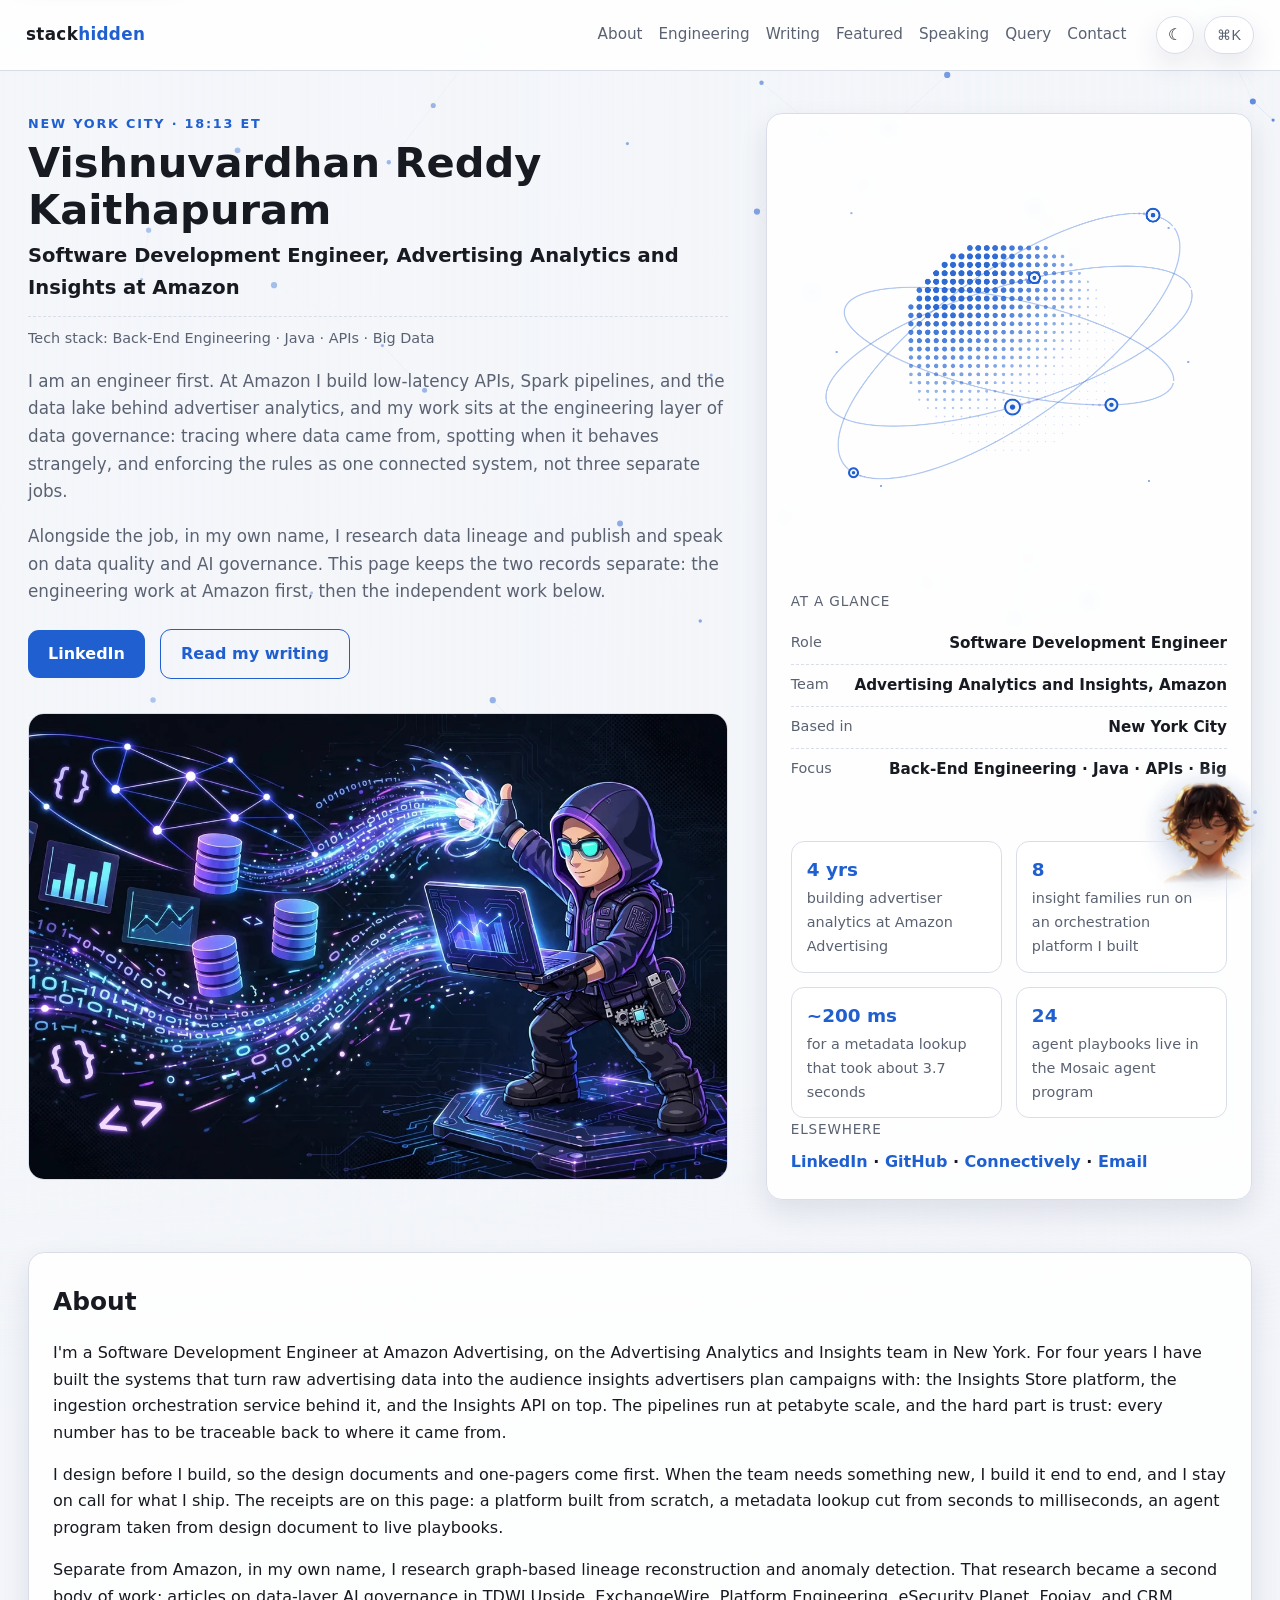
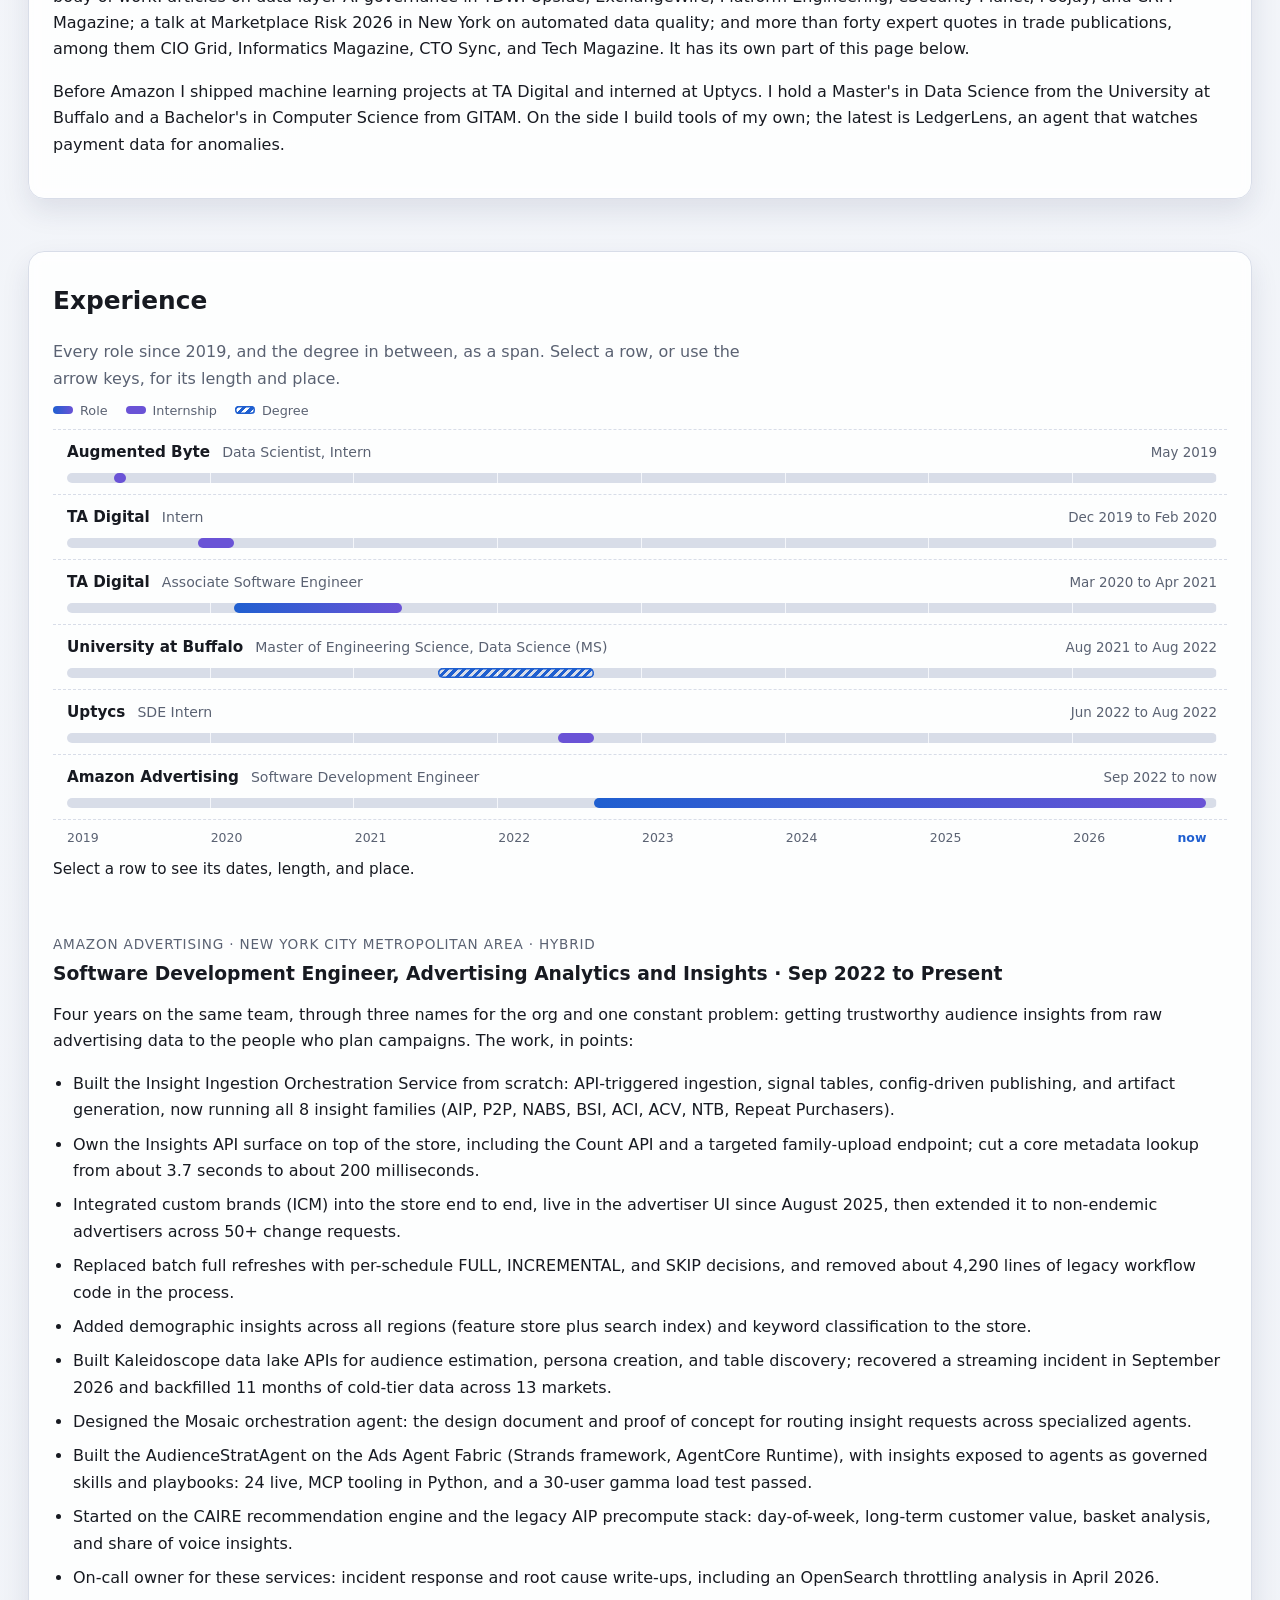
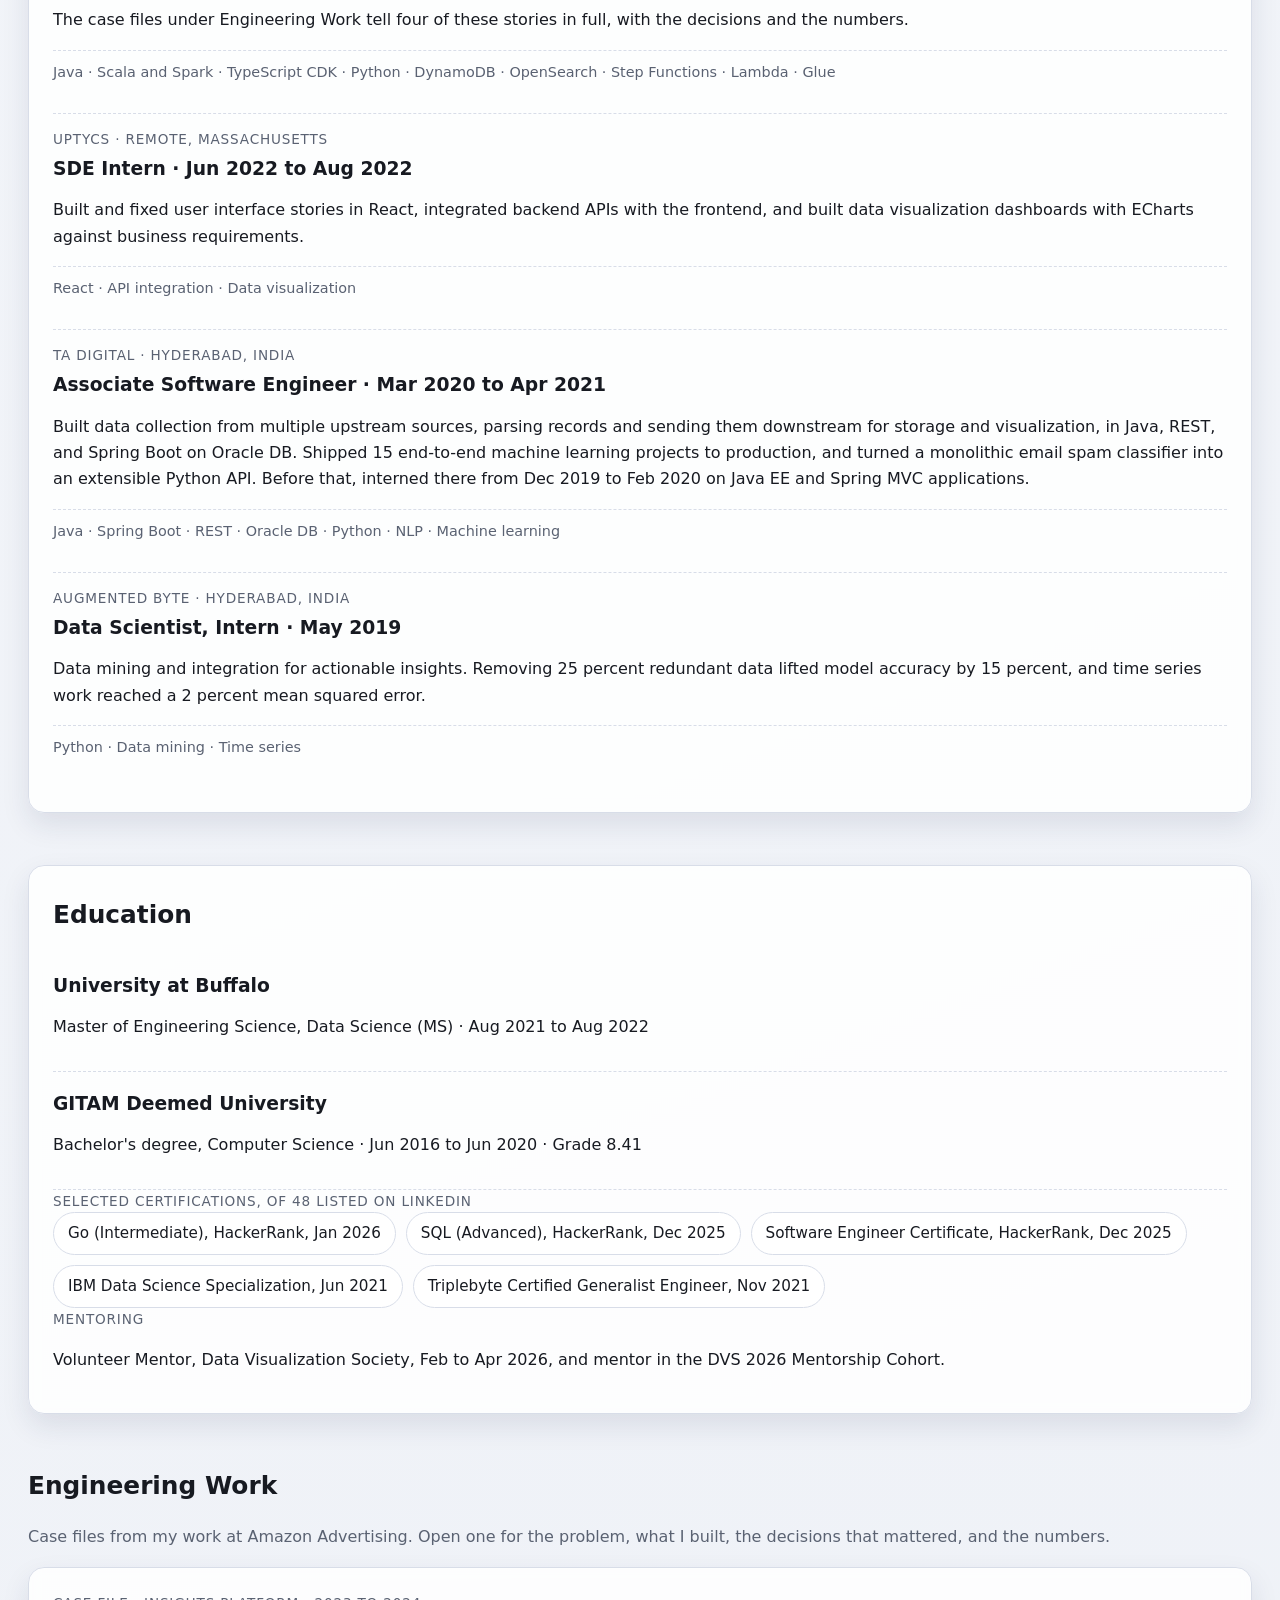
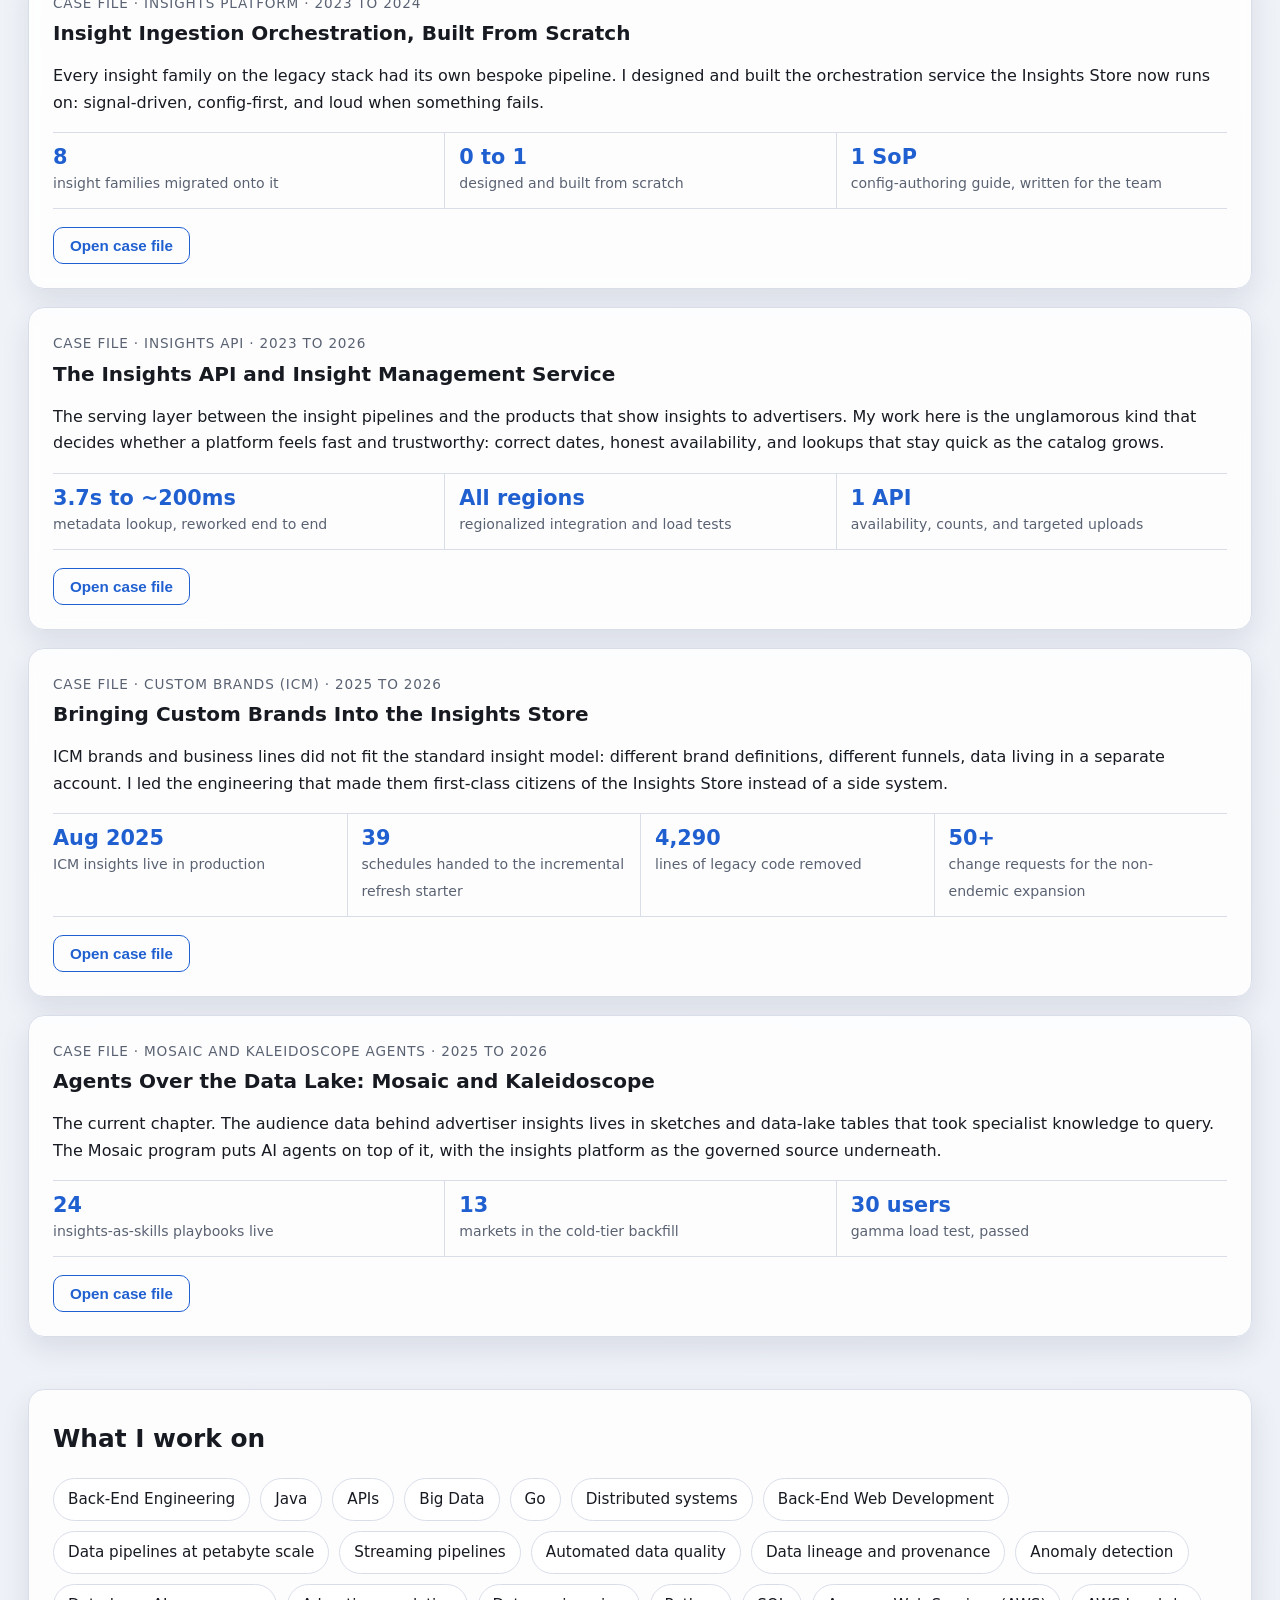
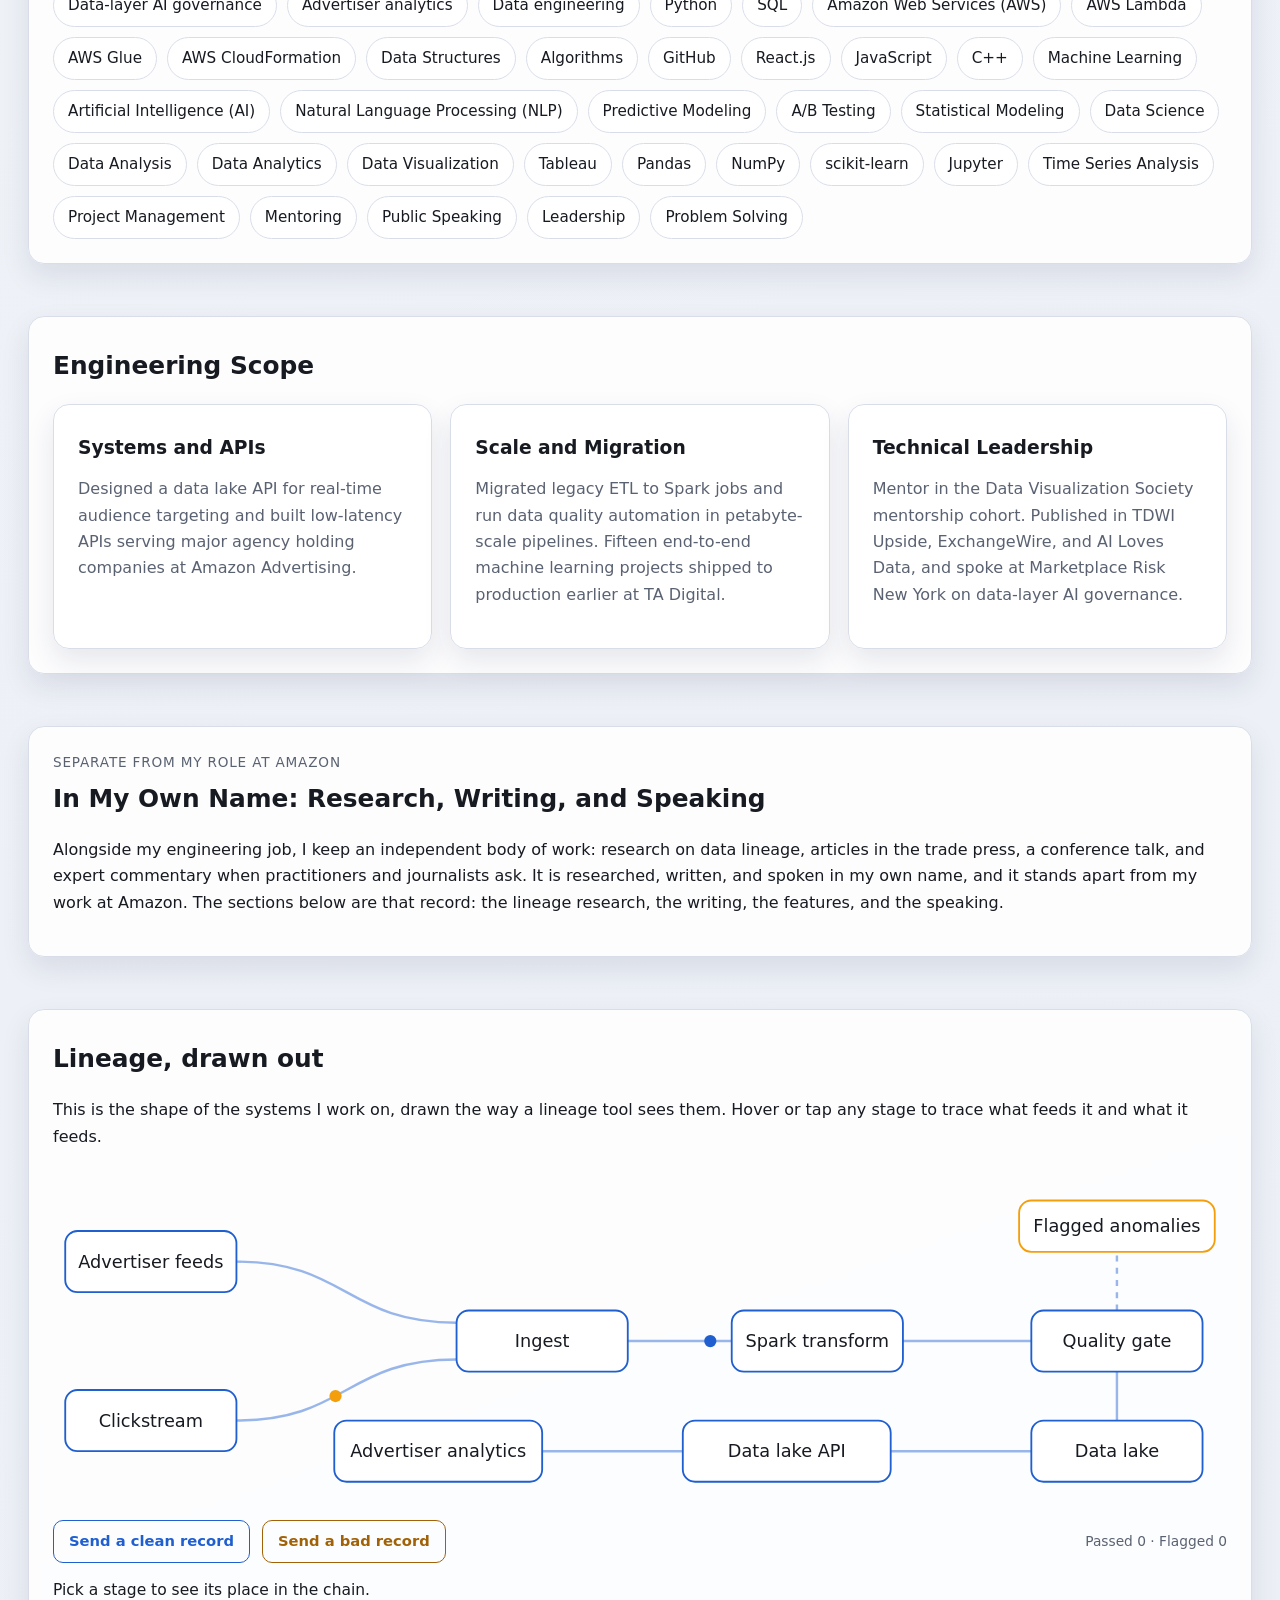
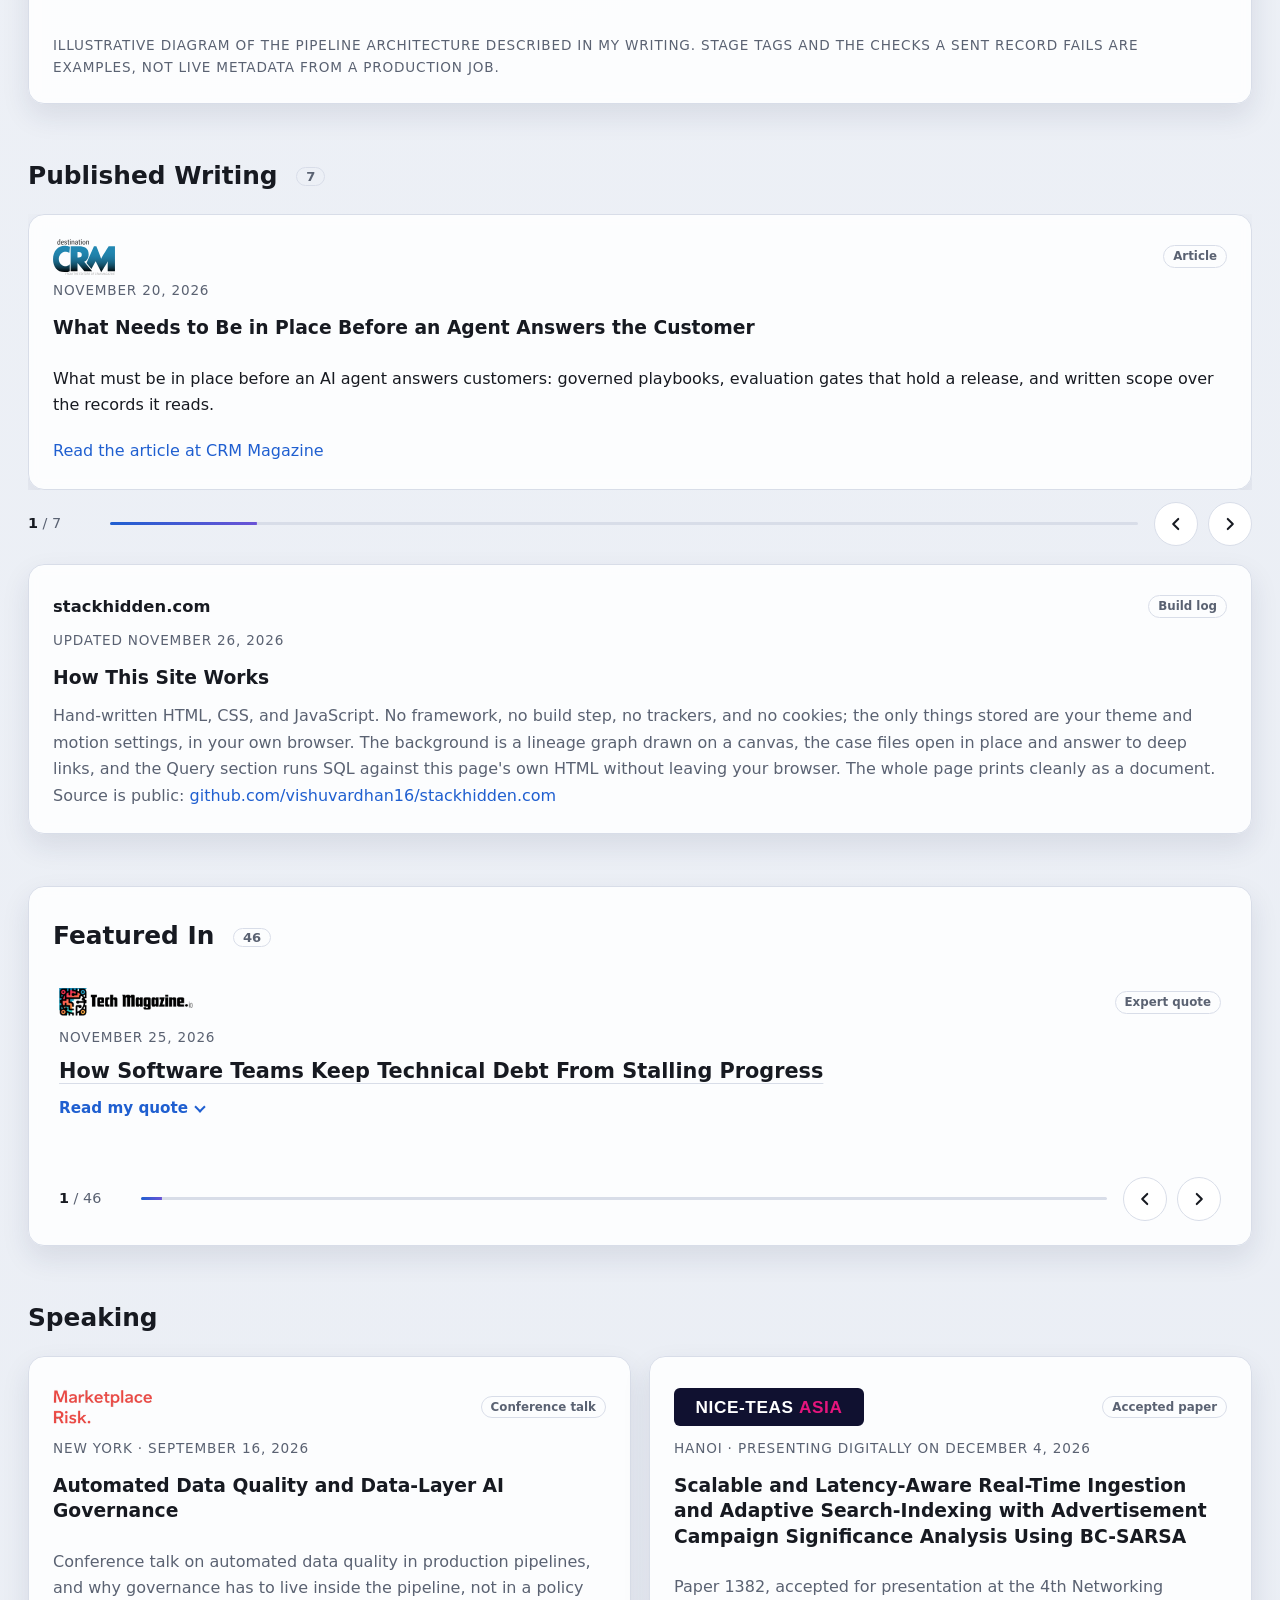
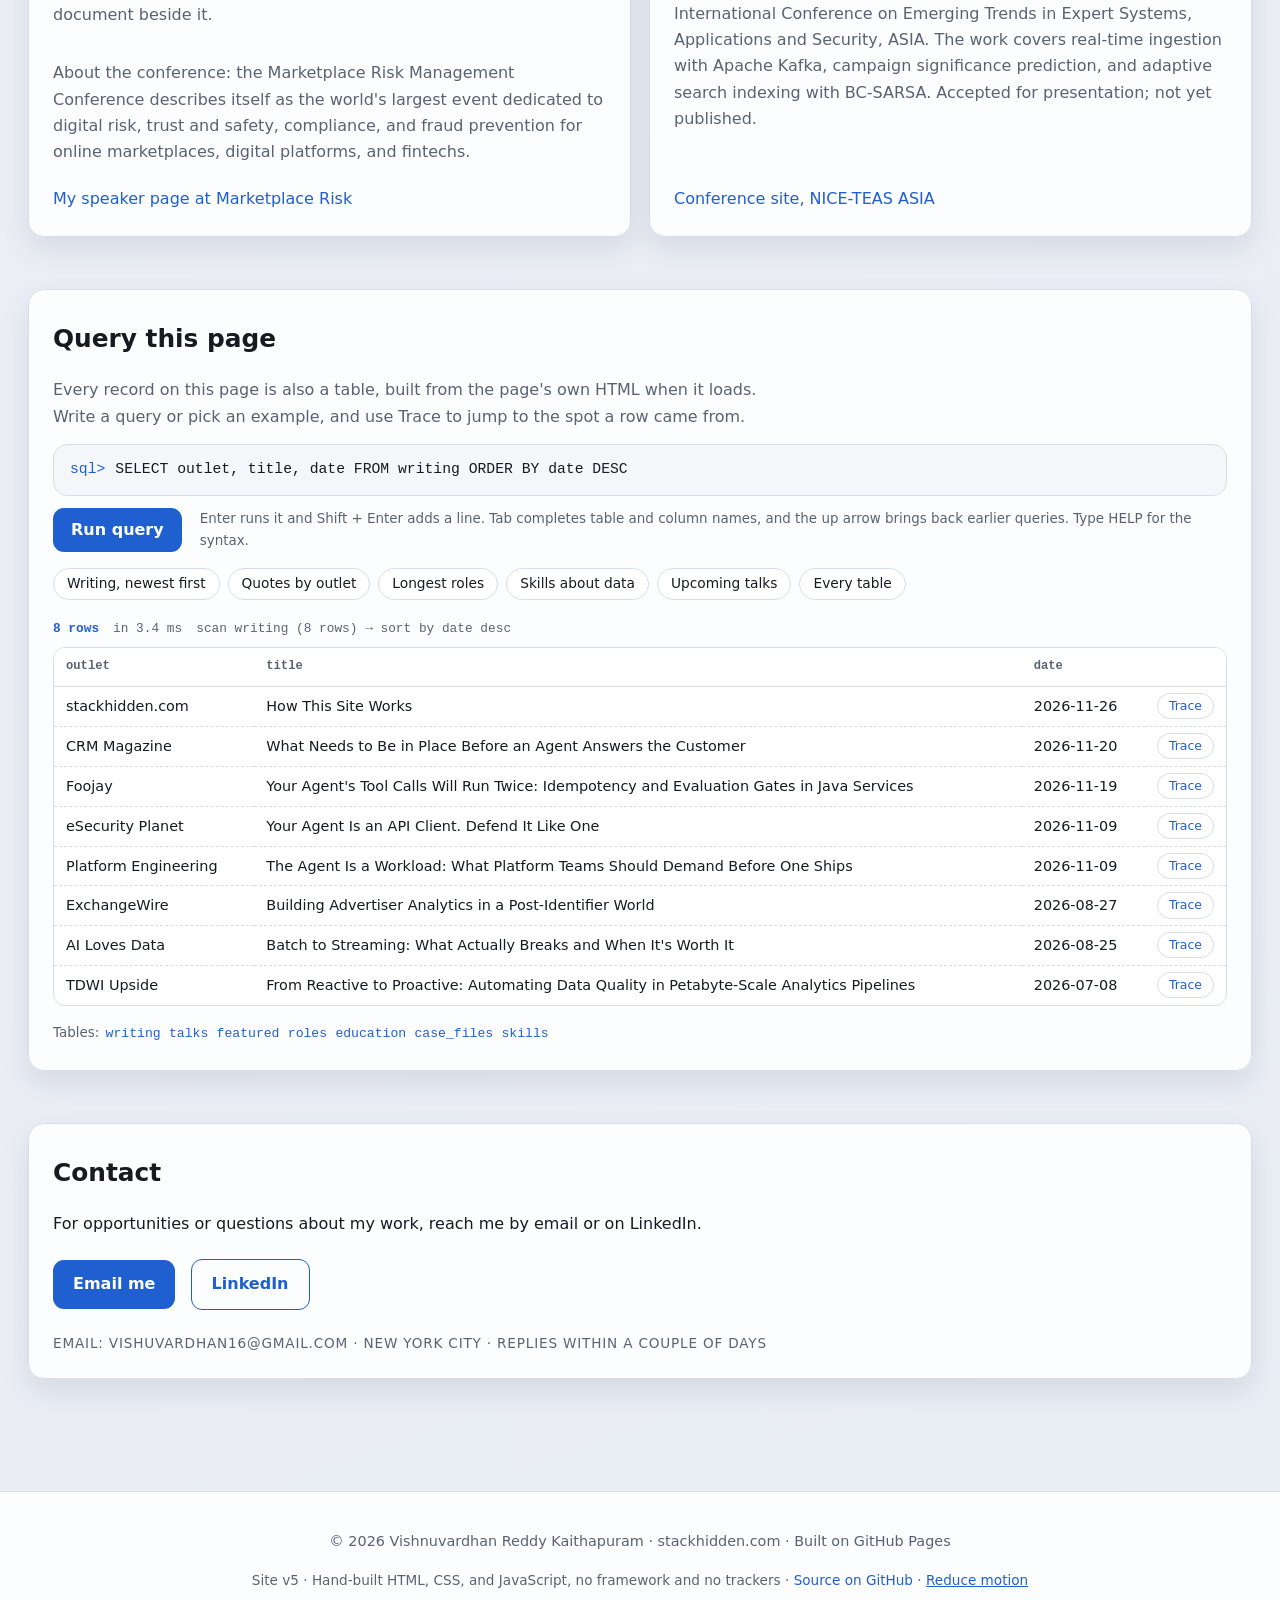
==== commit 30da2004: "fix(nav): every header section is one jump from the palette and the 404 The header links to seven se" ====
--- a/index.html
+++ b/index.html
@@ -1402,13 +1402,16 @@
      round each eye, and stay invisible until a blink or a laugh. Under
      reduced motion none of it runs: it holds still, dims, and shows "z z".
      Decorative: hidden from assistive tech, out of the pointer's way, gone
-     in print. -->
+     in print. Not lazy (Nov 26, 2026): he is fixed in the corner, so he is
+     always on screen, and lazy loading only made him arrive late. On a
+     phone he was the largest thing in the first view to paint, and
+     Lighthouse put that paint at 3.6s. -->
 <div id="cursorBot" aria-hidden="true">
   <div class="bot-head">
     <div class="bot-float">
       <div class="bot-hop">
         <div class="bot-frame">
-          <img class="bot-face" src="assets/corner-friend.webp" width="240" height="240" alt="" loading="lazy" decoding="async">
+          <img class="bot-face" src="assets/corner-friend.webp" width="240" height="240" alt="" decoding="async">
           <svg class="bot-lids" viewBox="0 0 240 240">
             <defs>
               <linearGradient id="botLidL" x1="0" y1="0" x2="0" y2="1"><stop offset="0" stop-color="#5e3628"/><stop offset=".55" stop-color="#8a5139"/><stop offset="1" stop-color="#a1613f"/></linearGradient>
@@ -1448,6 +1451,6 @@
      again once the console is back in view. -->
 <button type="button" id="backToQuery" hidden>Back to your query</button>
 
-<script src="app.js?v=b1bcb08b12"></script>
+<script src="app.js?v=66dca694ee"></script>
 </body>
 </html>
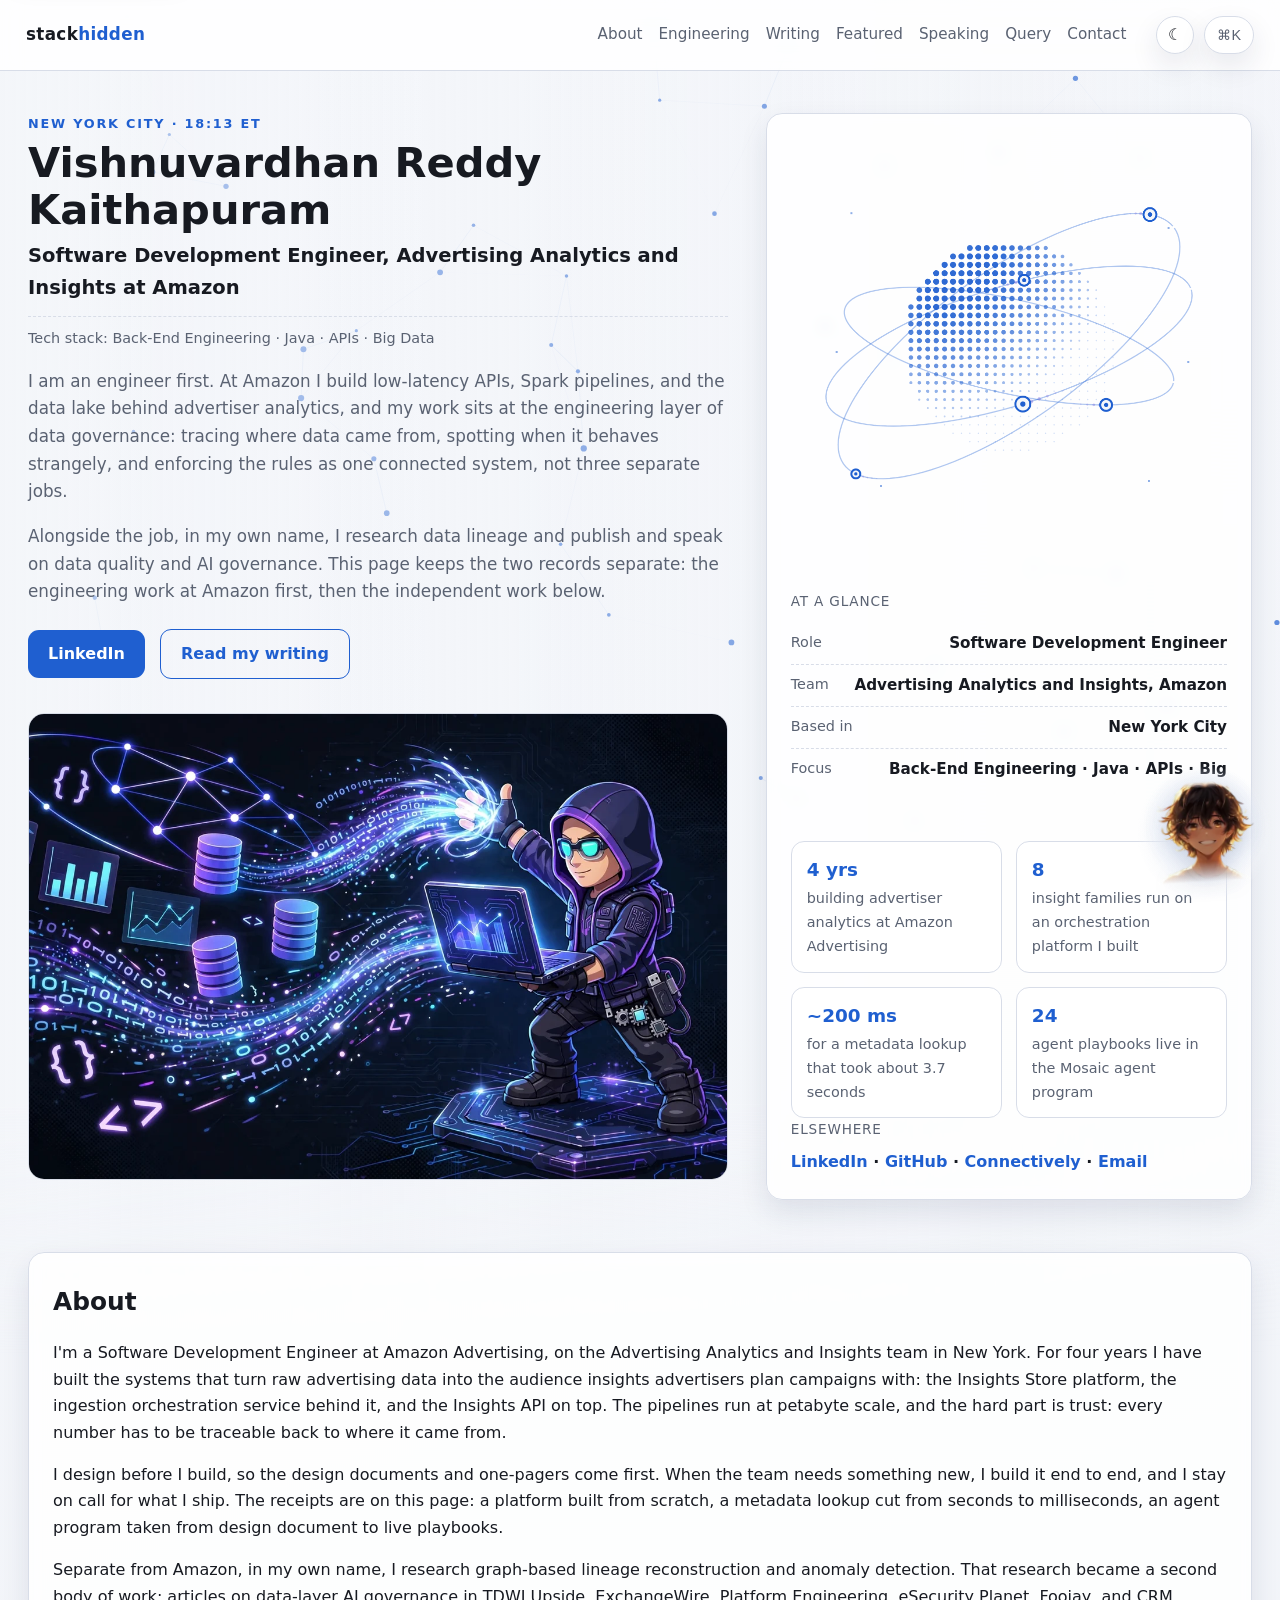
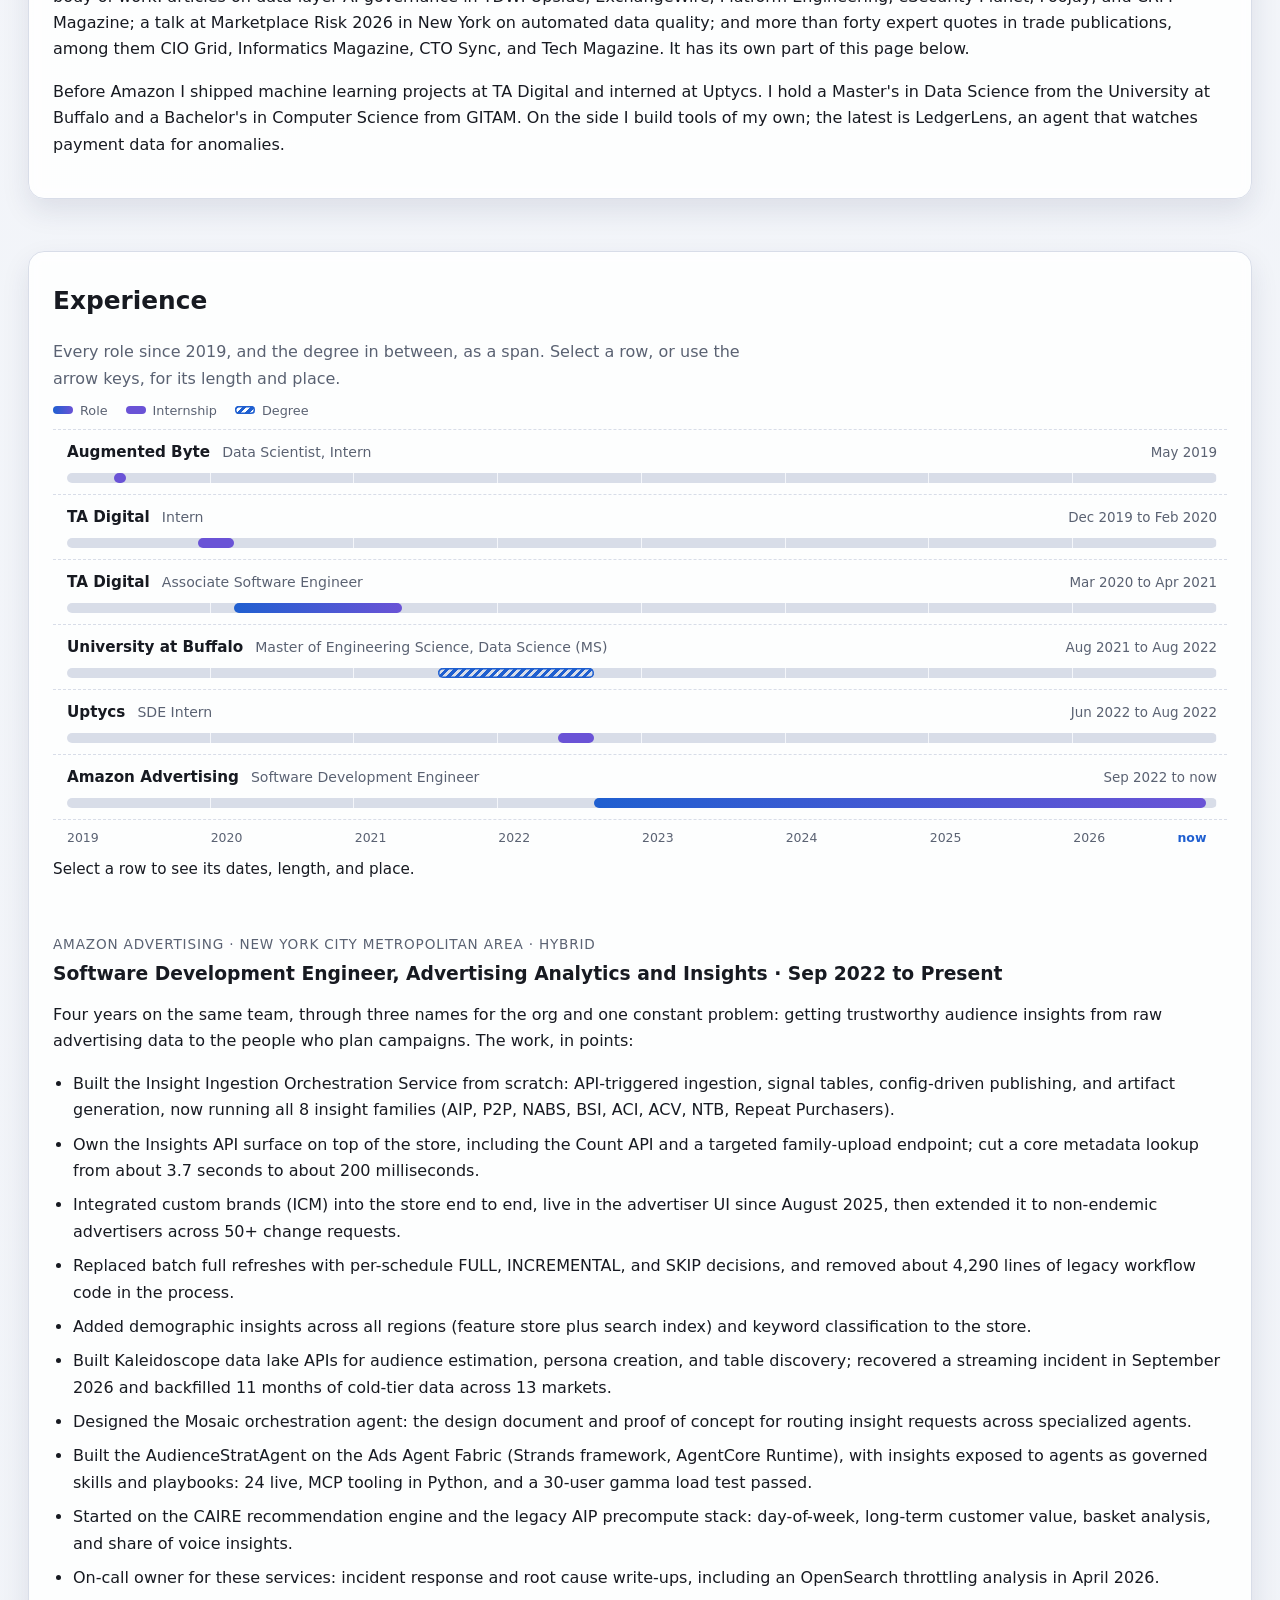
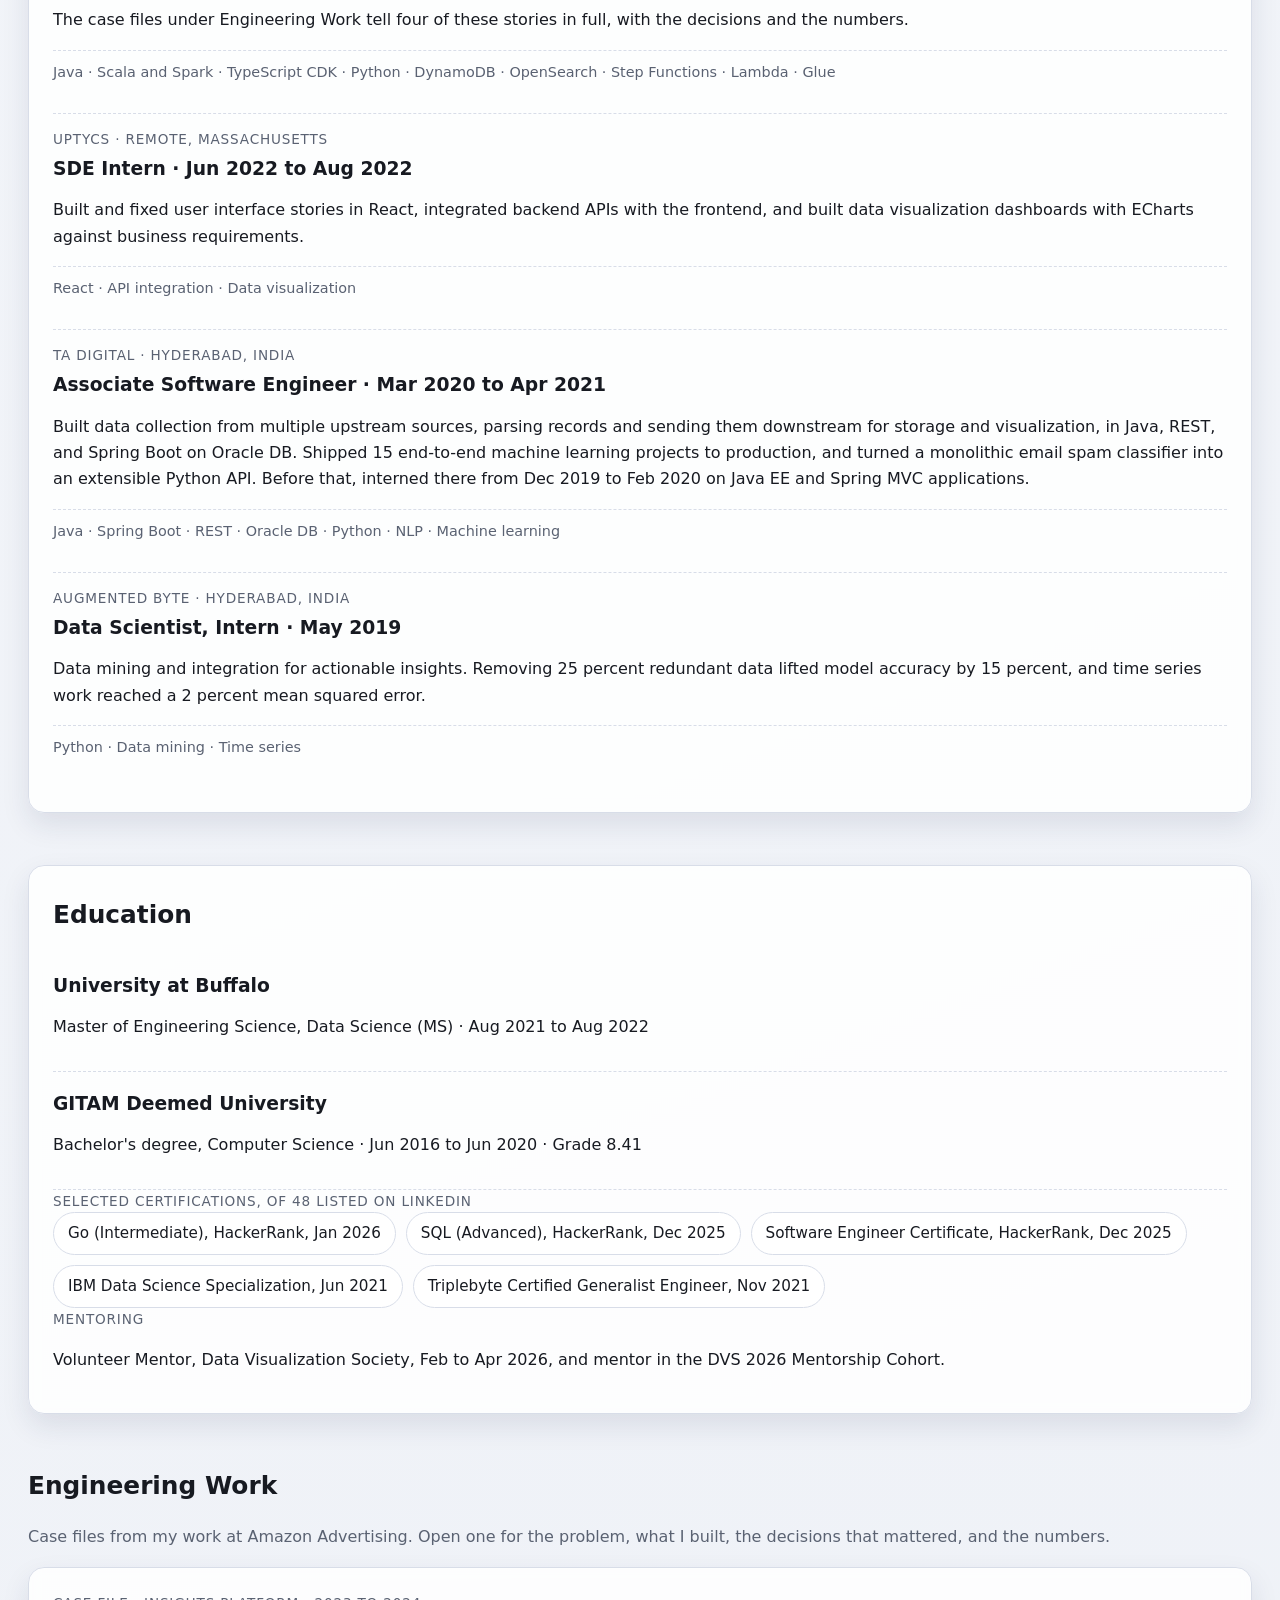
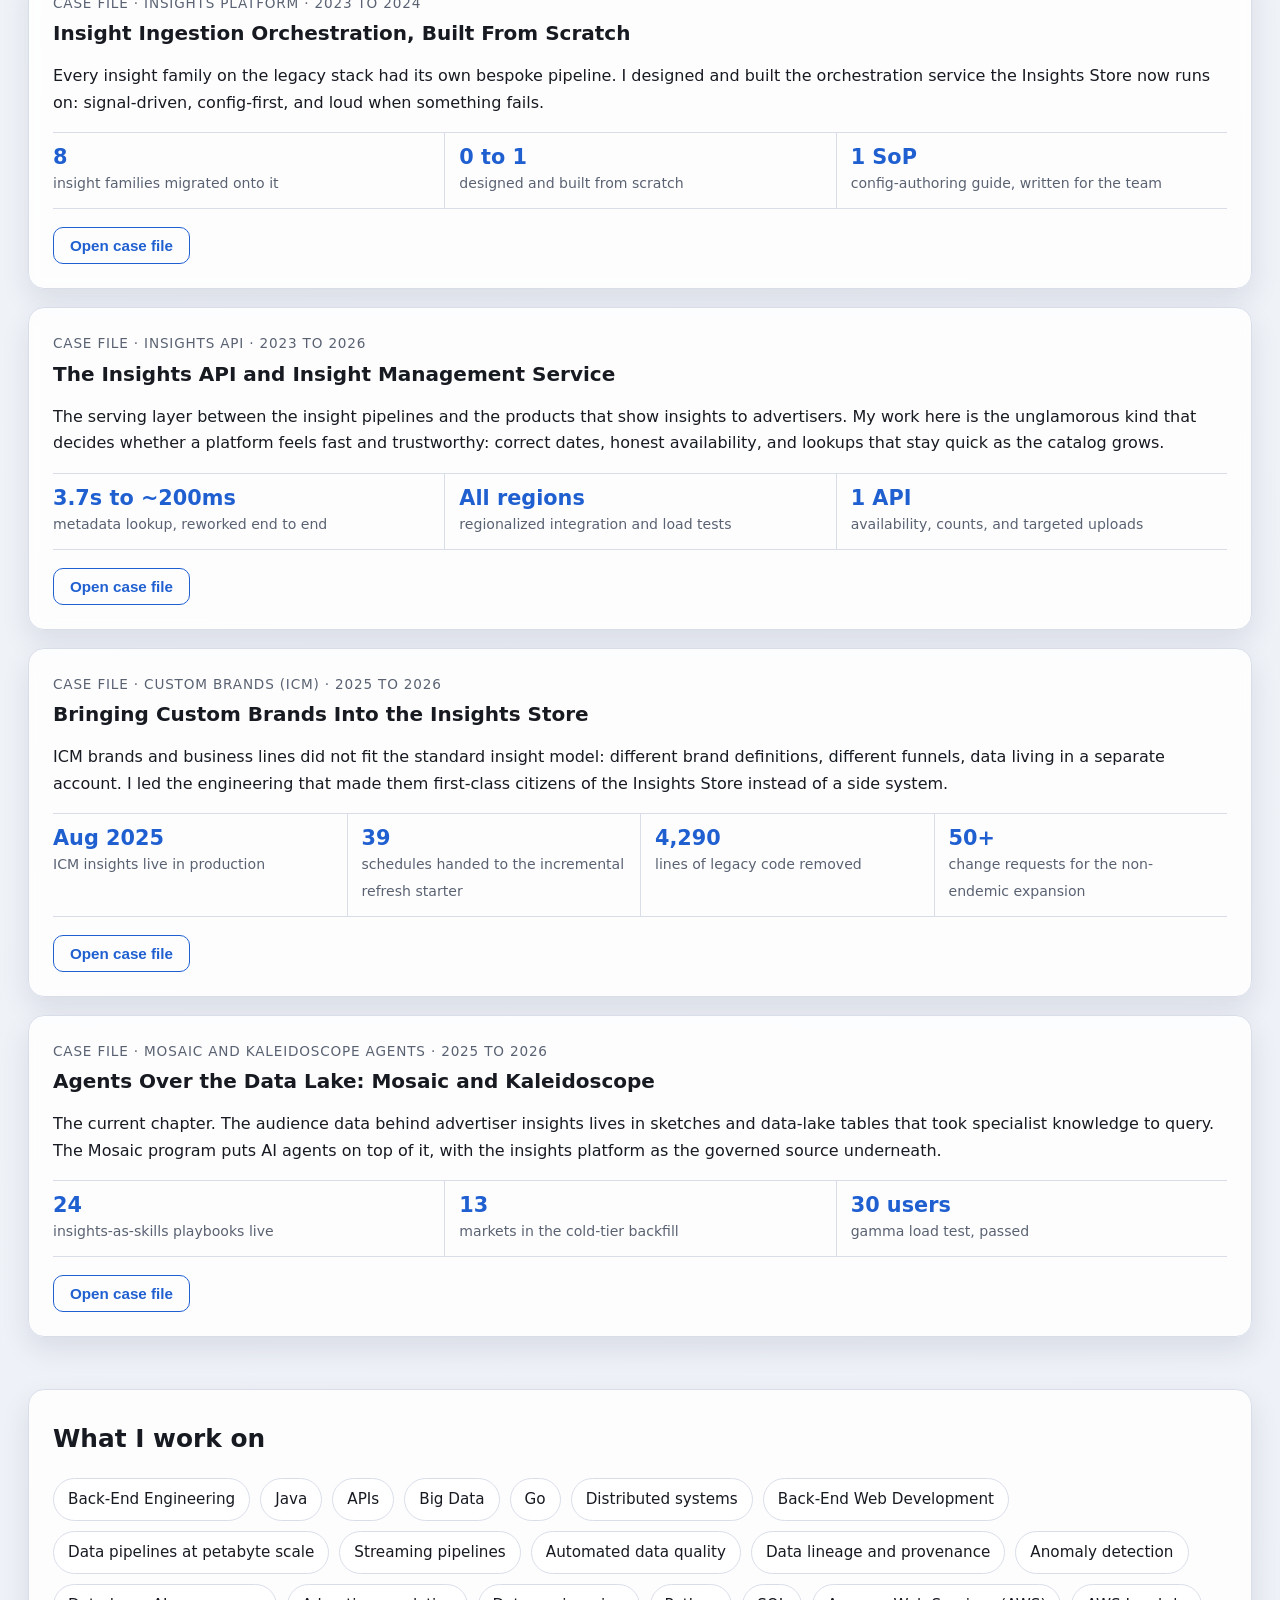
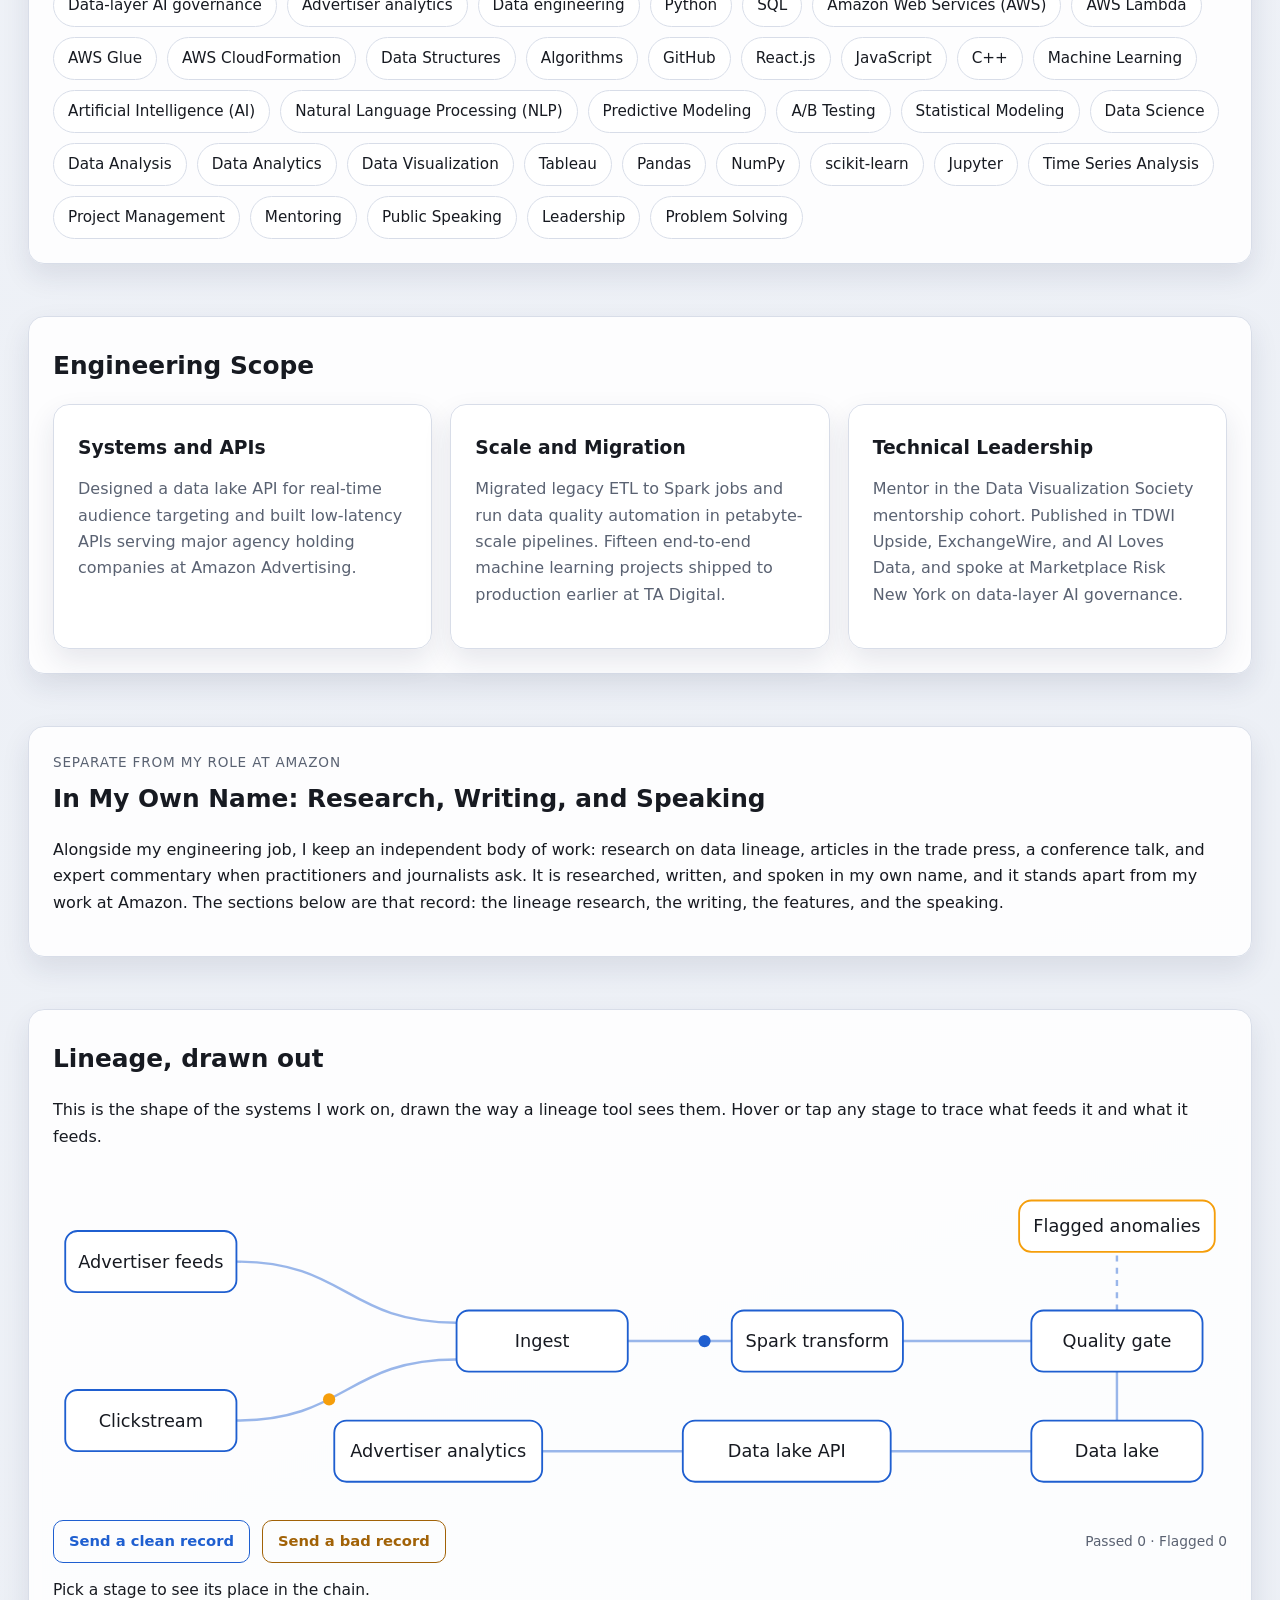
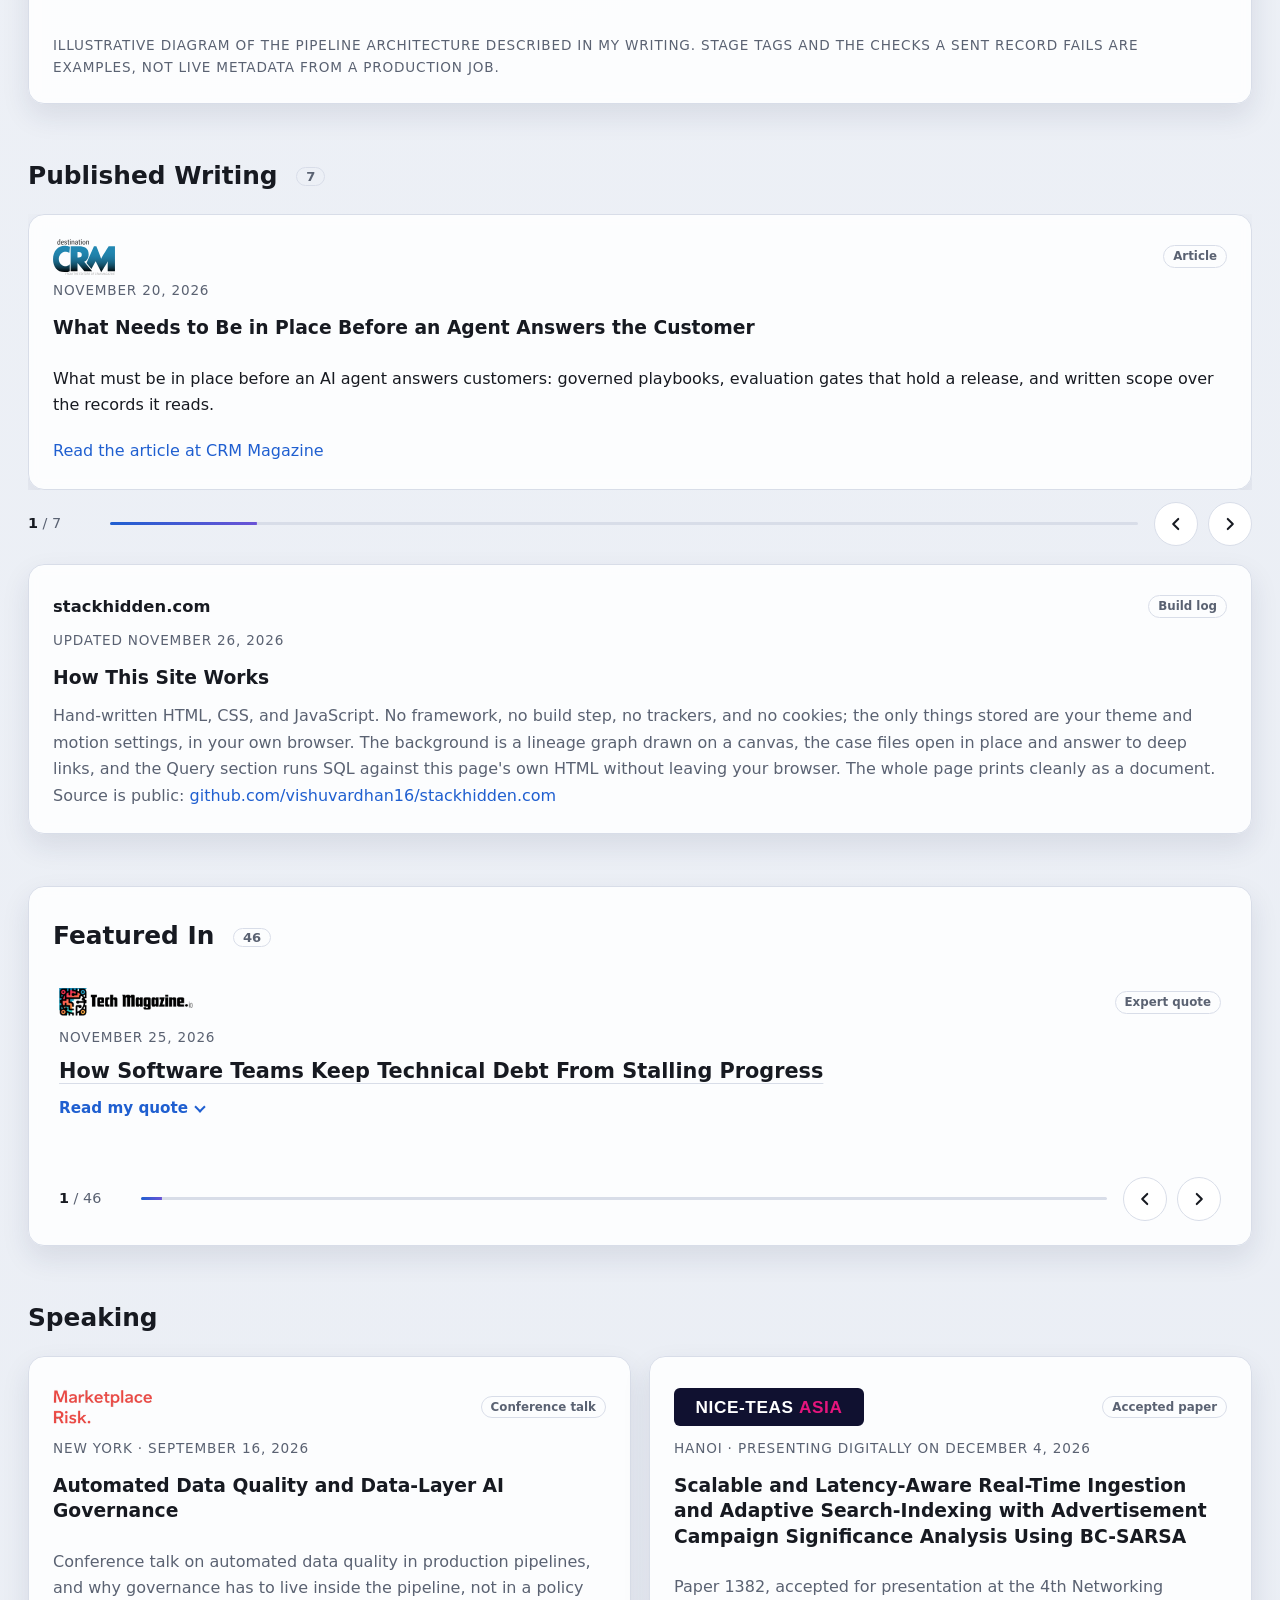
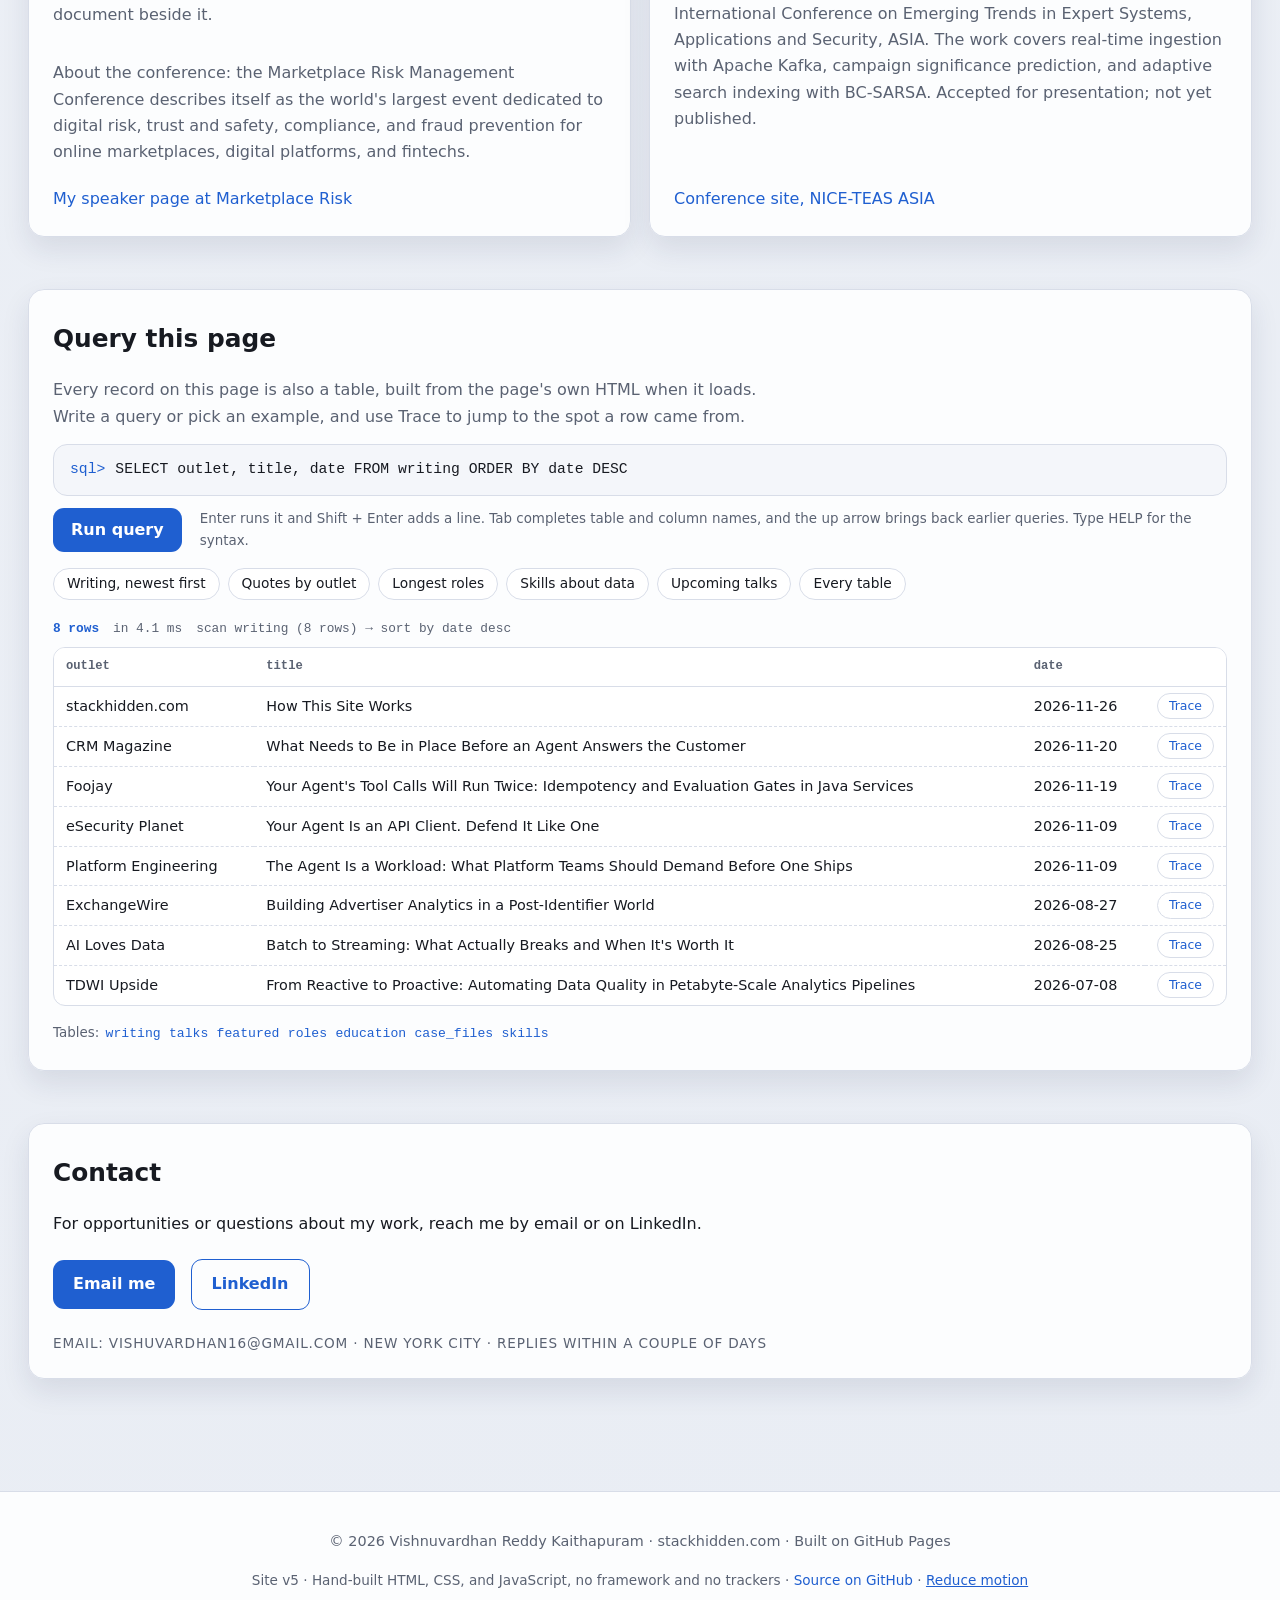
==== commit c9a3b395: "perf(friend): load the corner friend eagerly, since he is always on screen He is fixed in the corner" ====
--- a/index.html
+++ b/index.html
@@ -1451,6 +1451,6 @@
      again once the console is back in view. -->
 <button type="button" id="backToQuery" hidden>Back to your query</button>
 
-<script src="app.js?v=66dca694ee"></script>
+<script src="app.js?v=b1bcb08b12"></script>
 </body>
 </html>
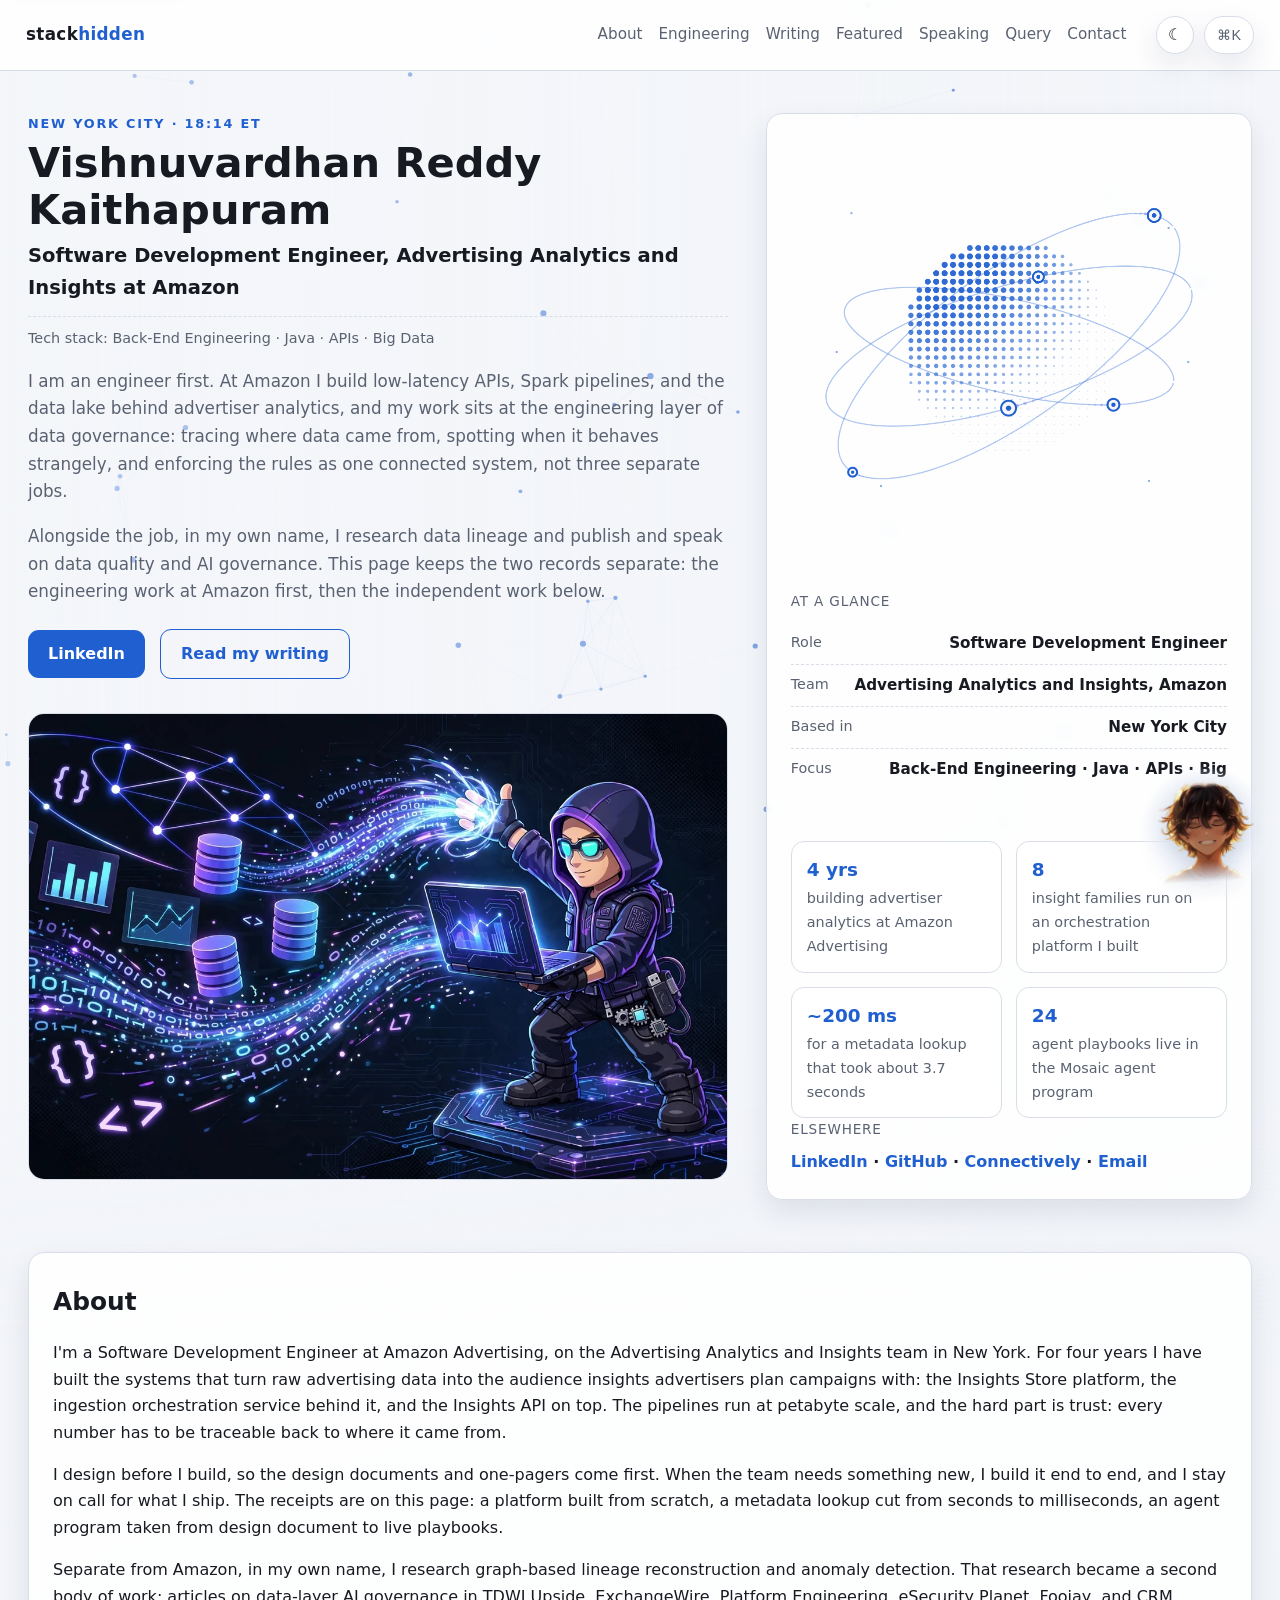
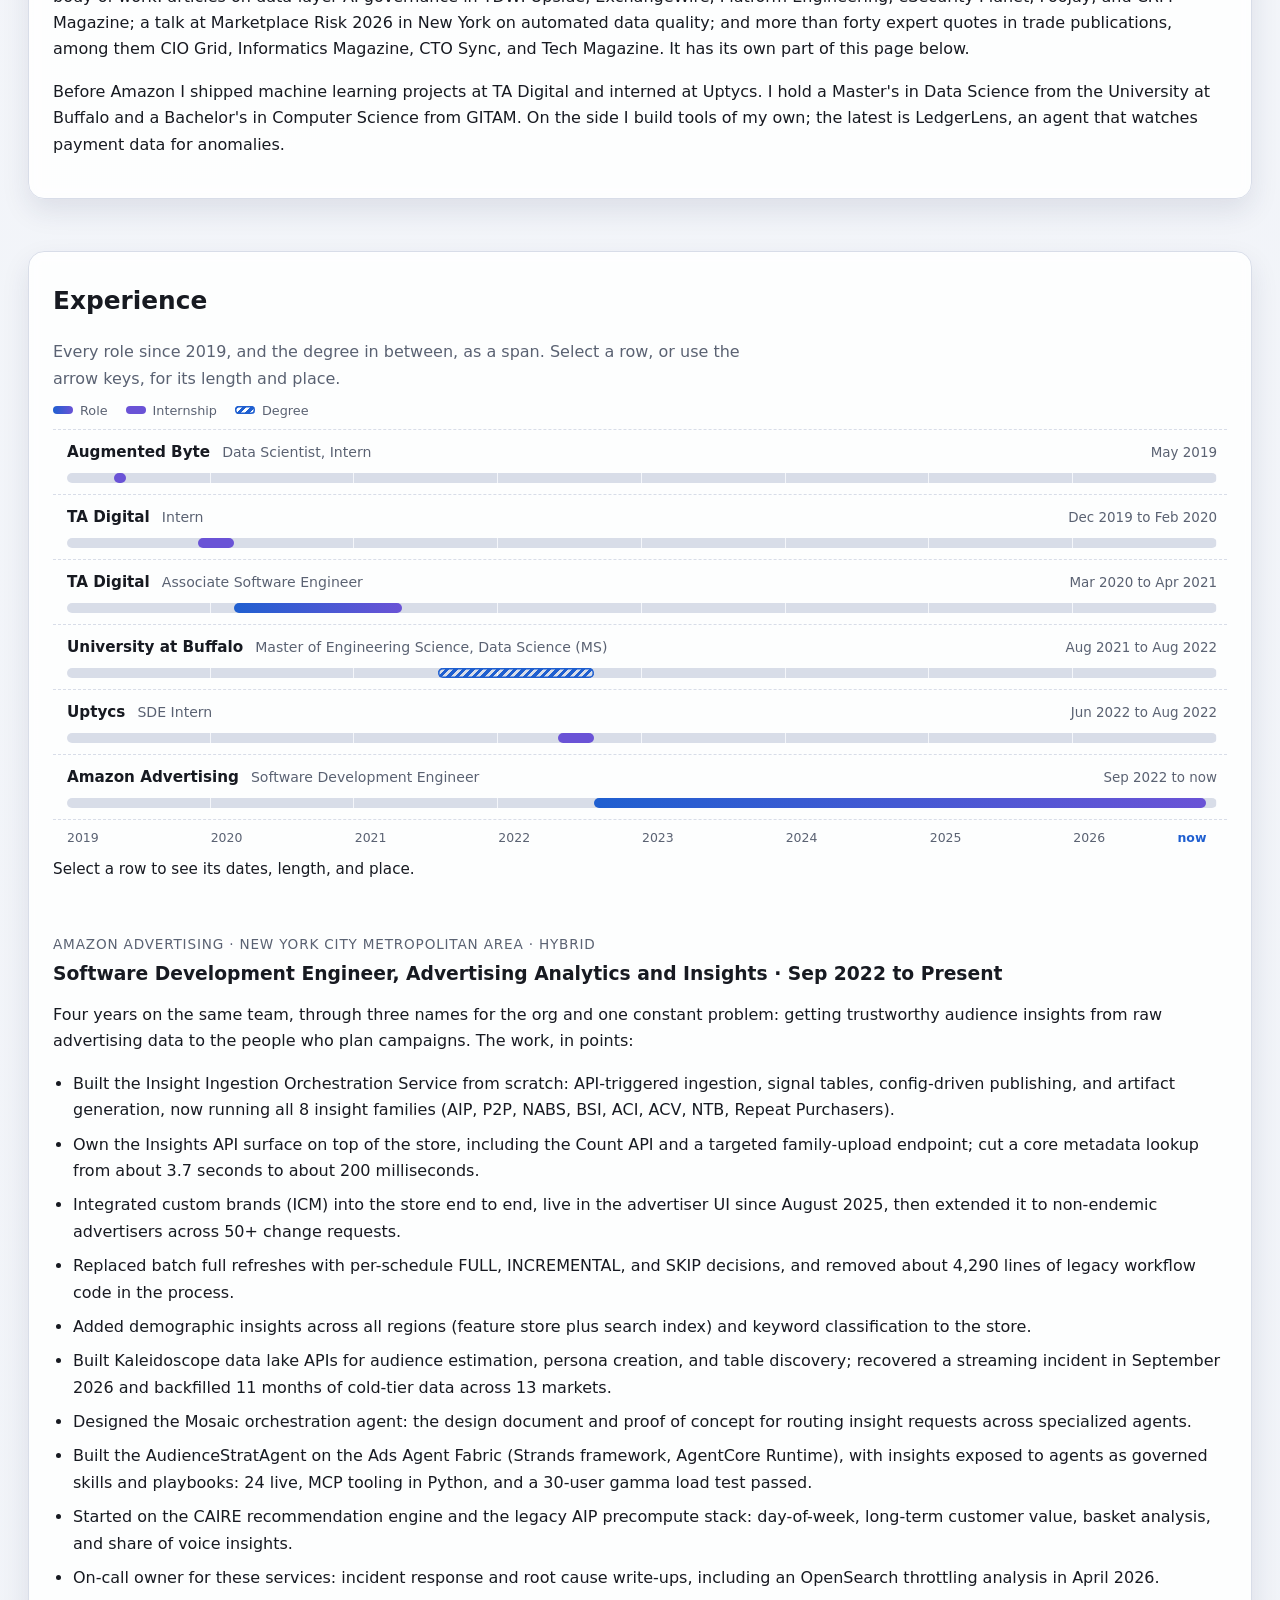
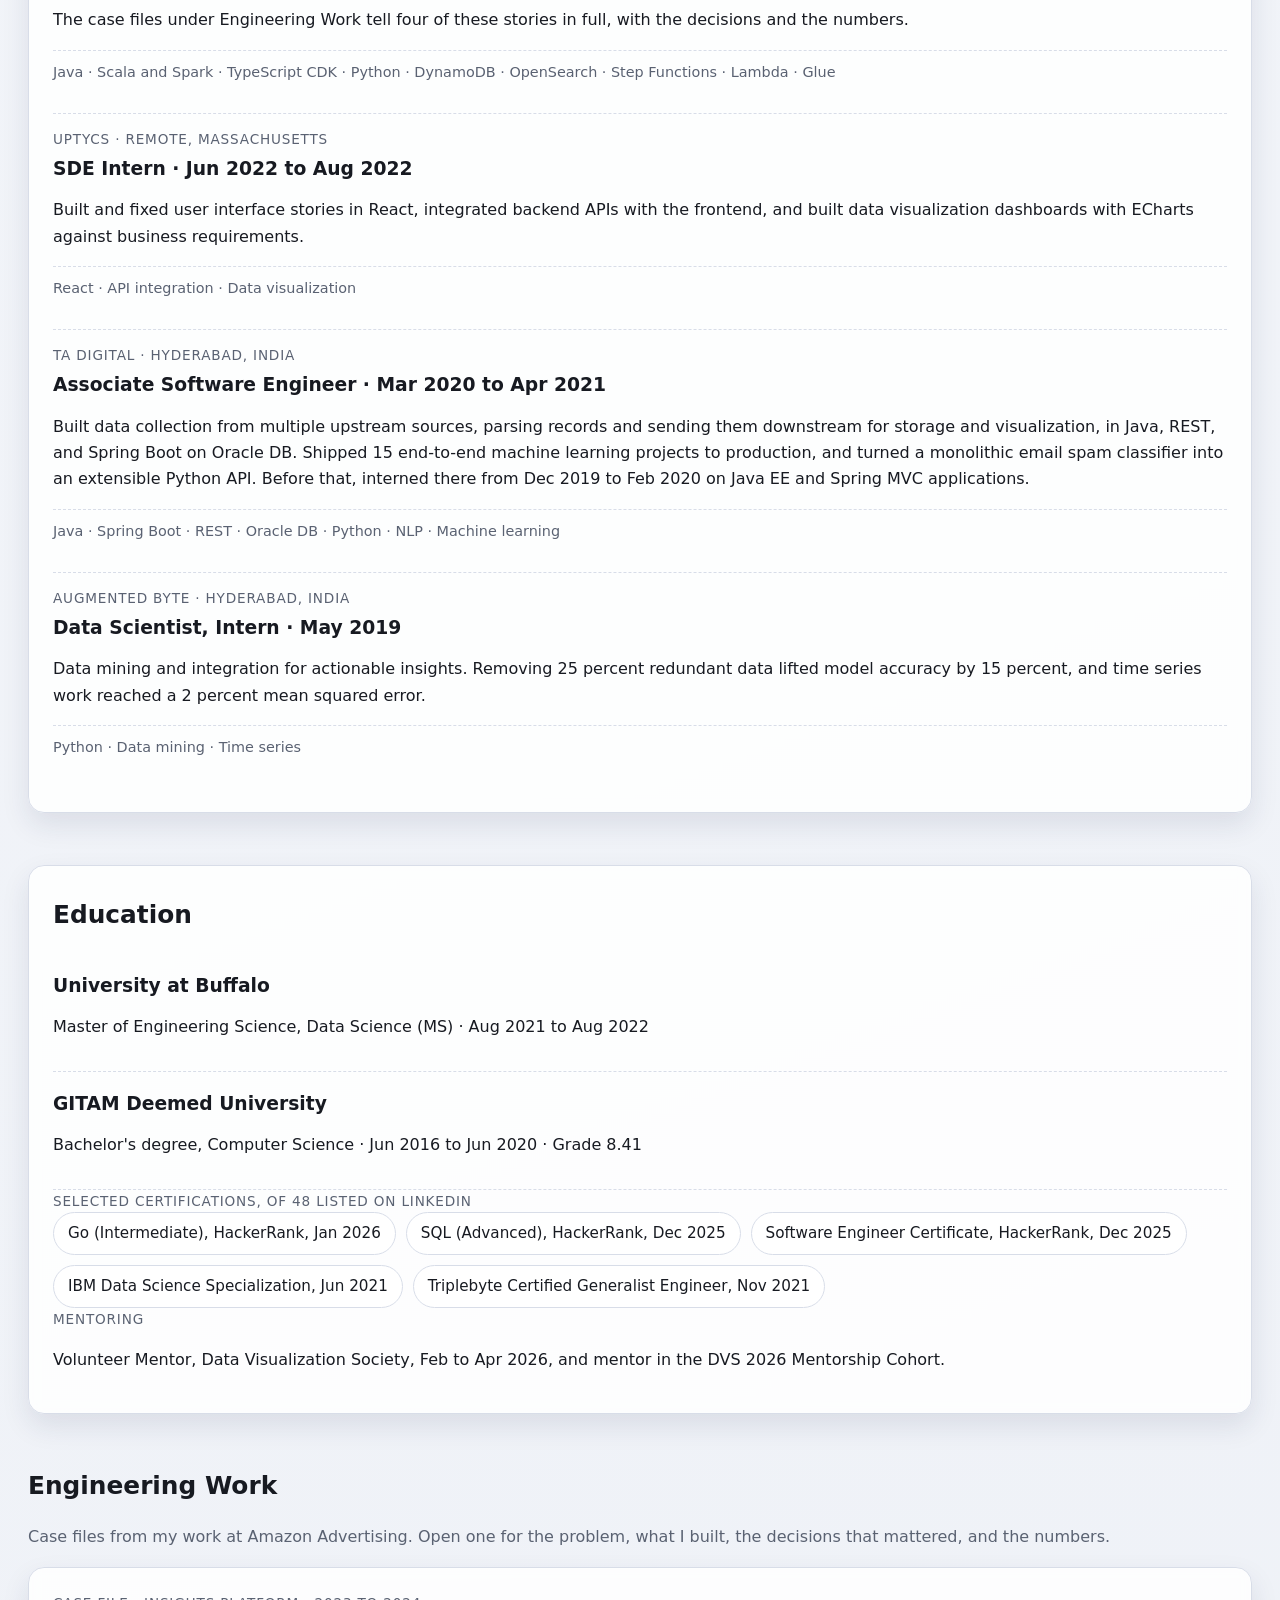
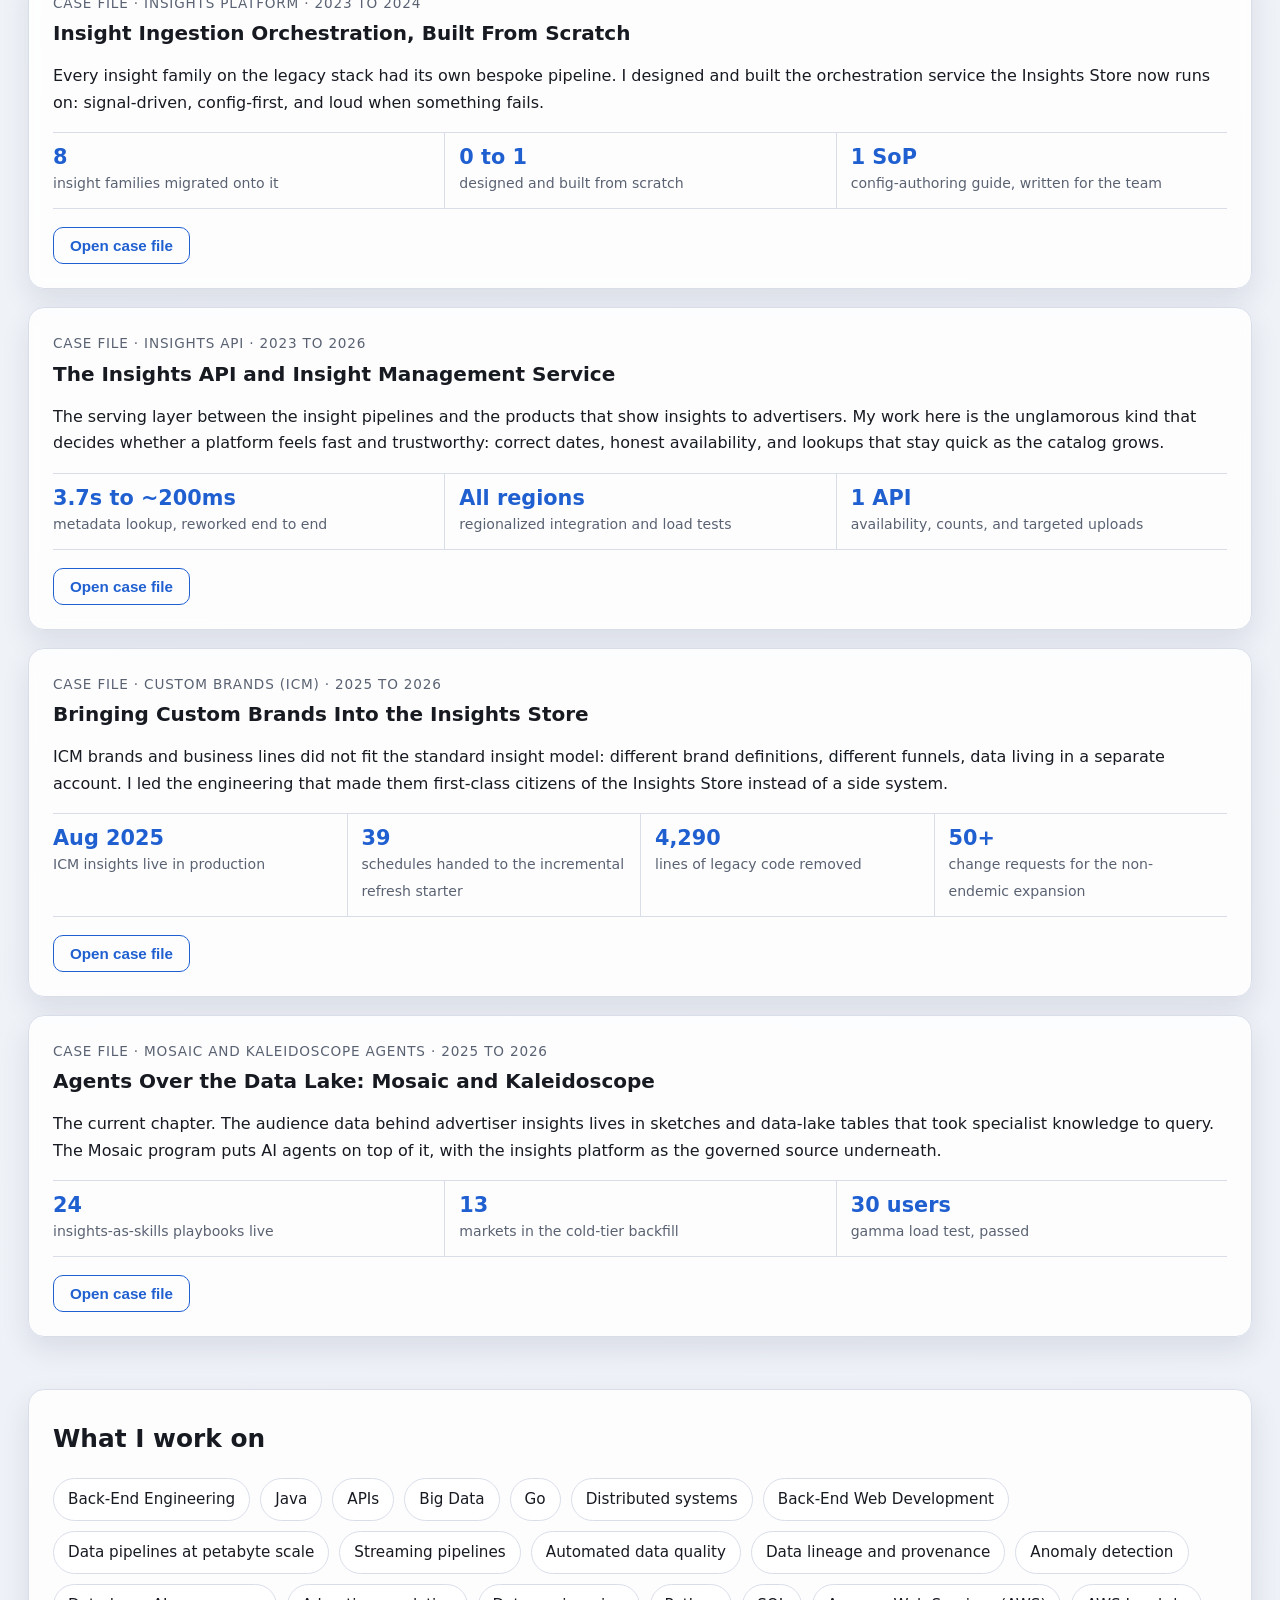
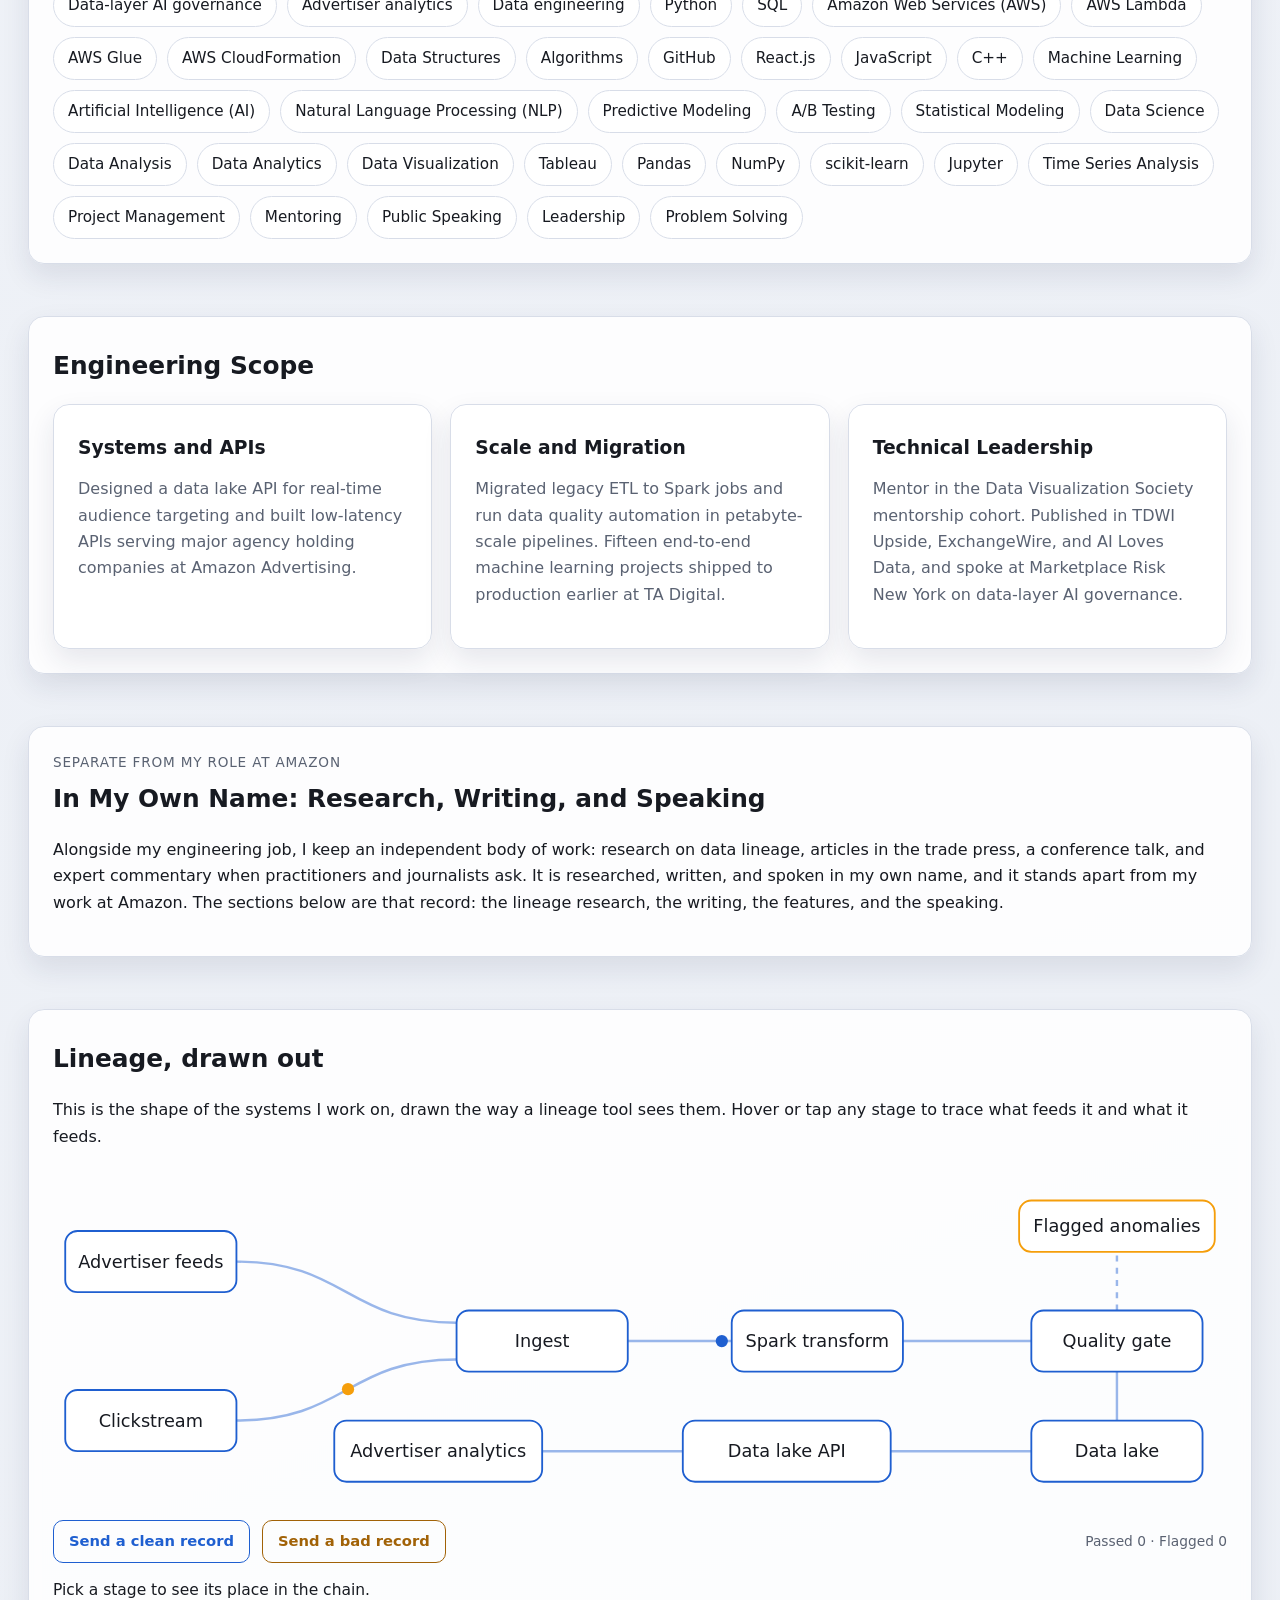
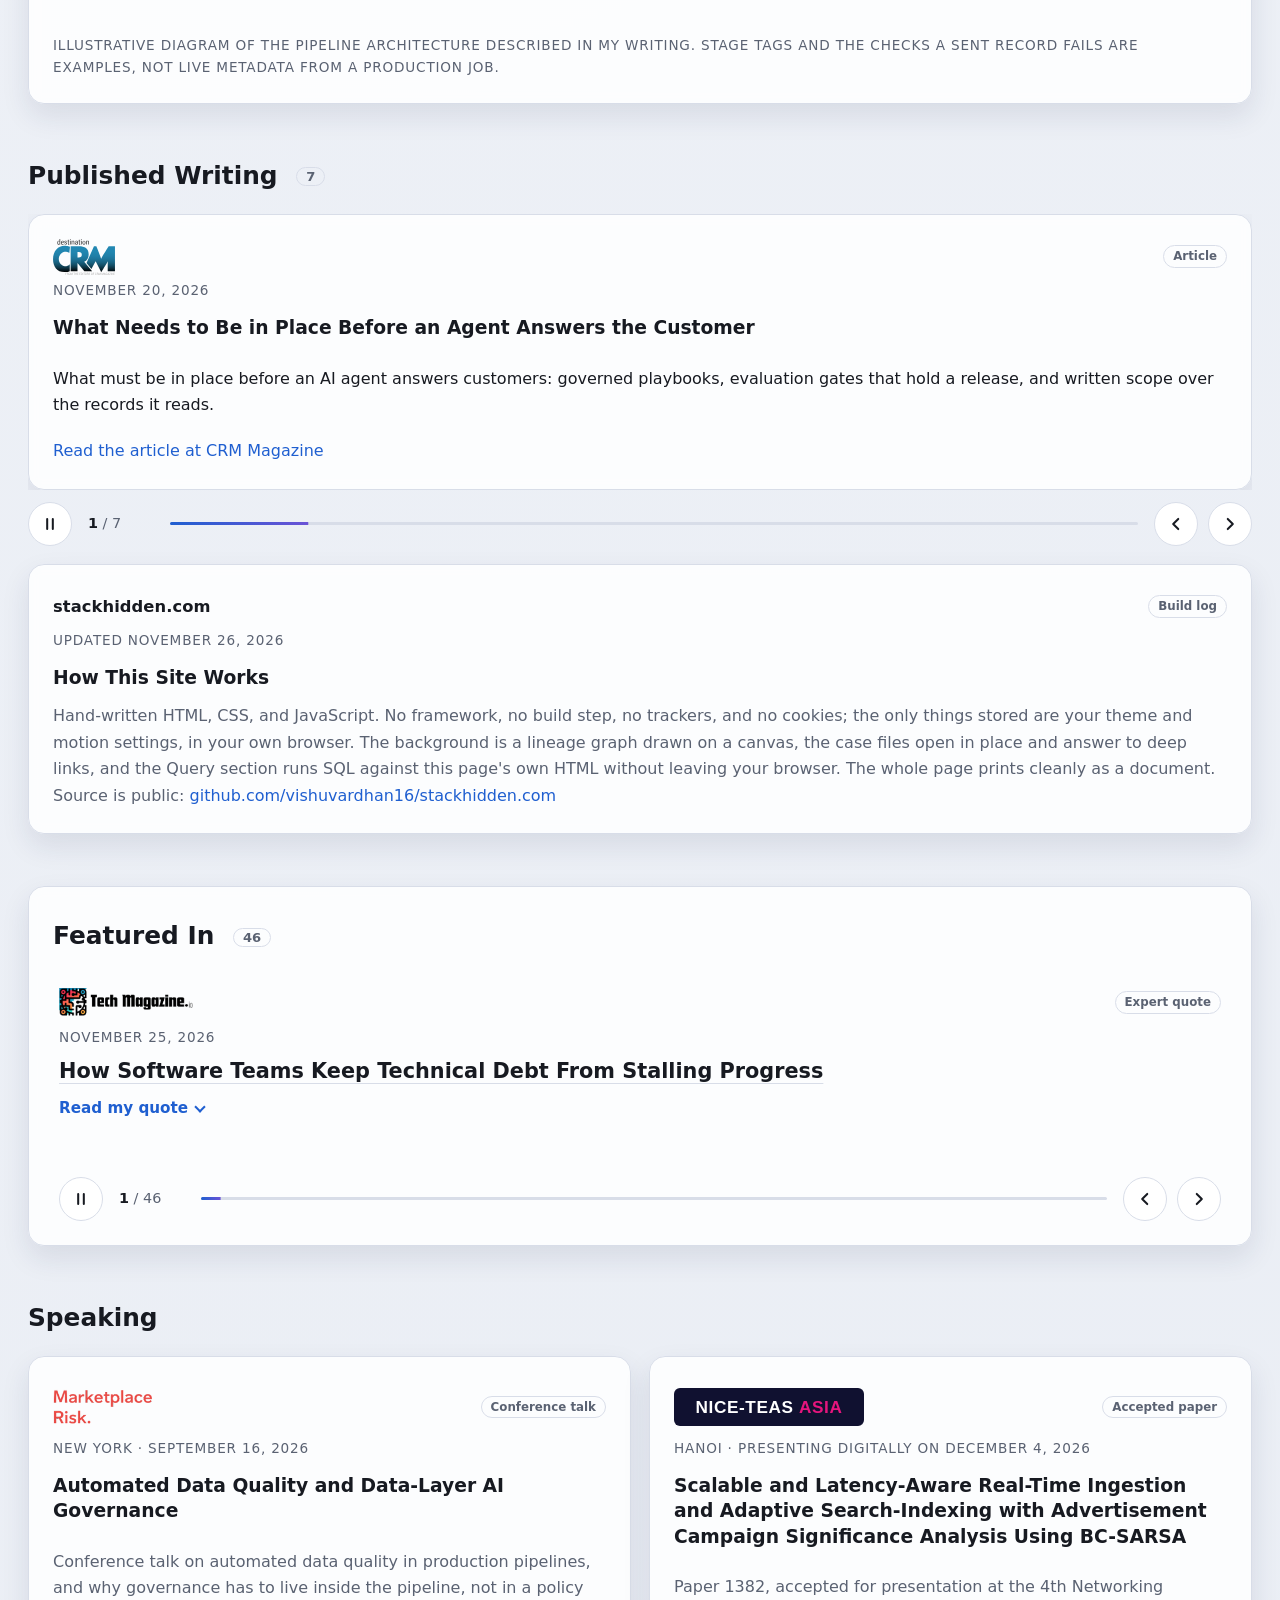
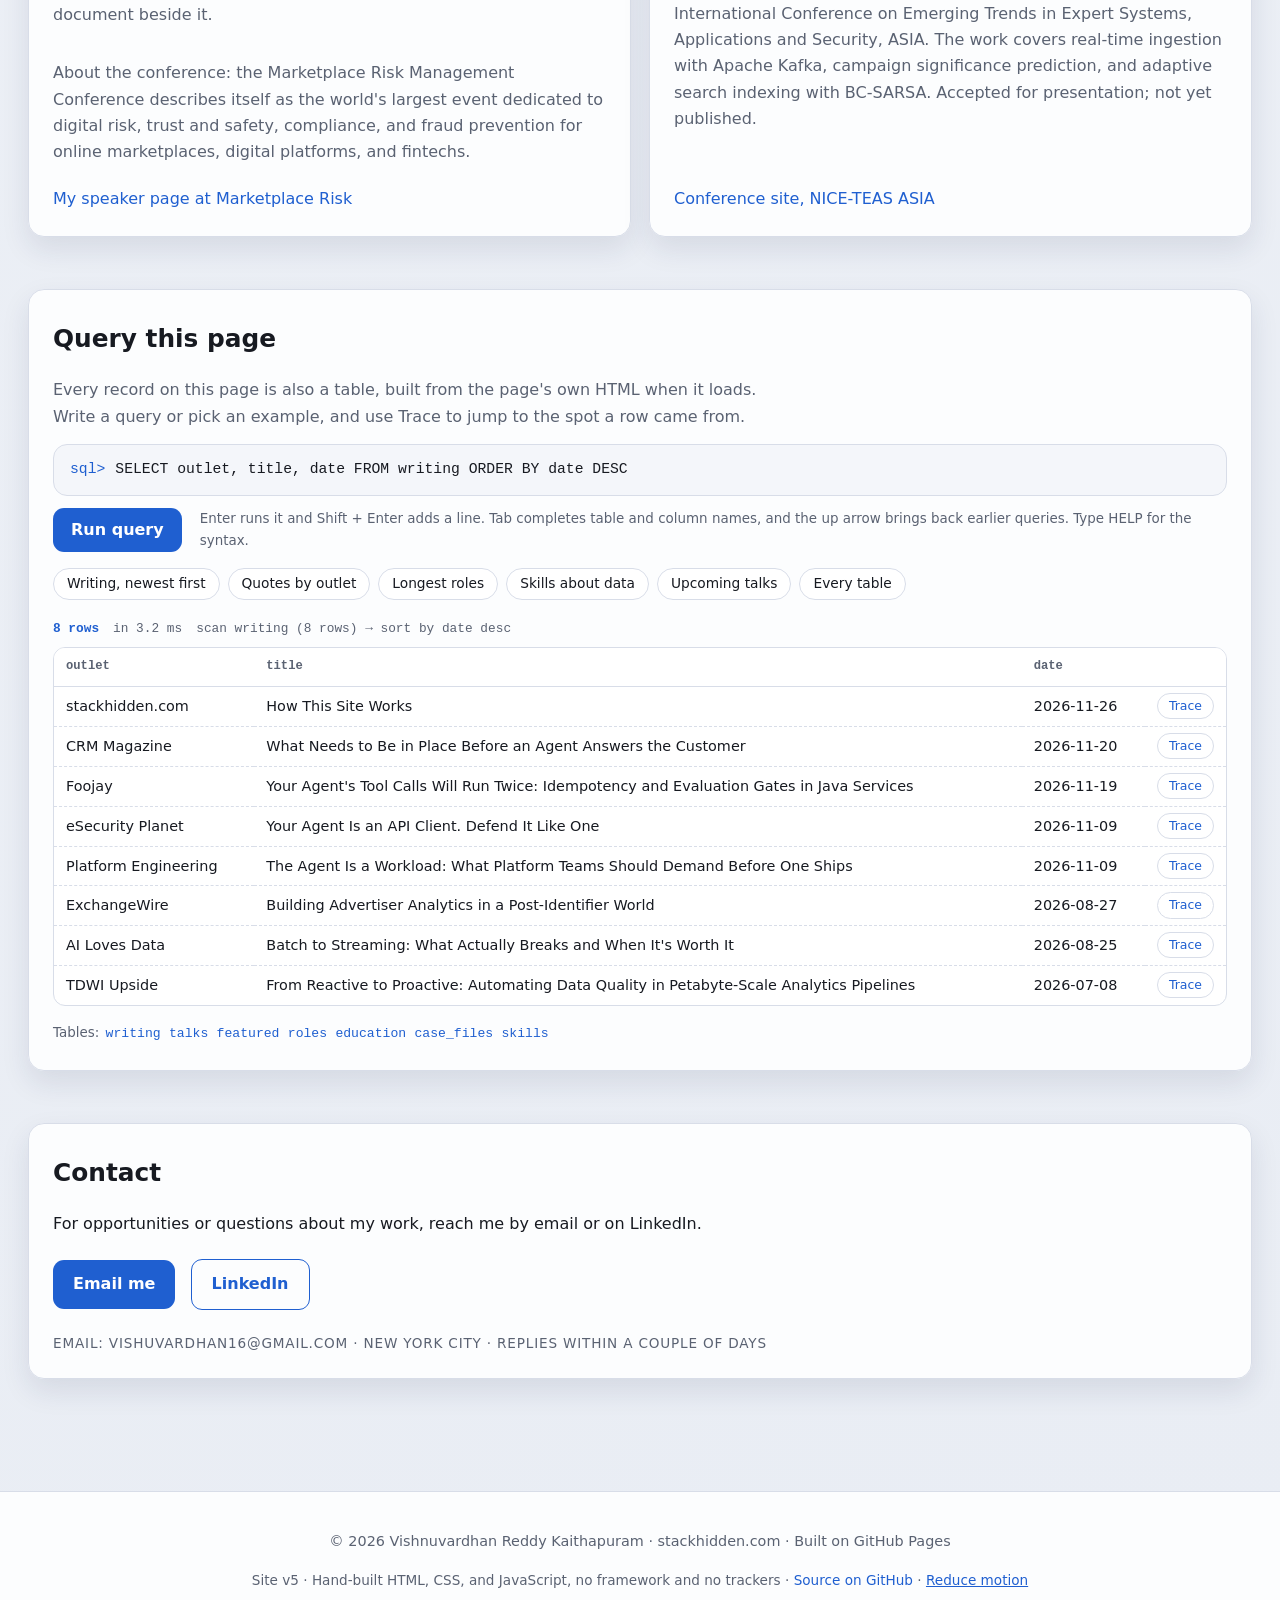
==== commit 64ebf45f: "feat(carousel): a pause button, so auto-advance can be stopped (WCAG 2.2.2) Both carousels advance e" ====
--- a/index.html
+++ b/index.html
@@ -94,7 +94,7 @@
      start of each file's SHA-256), so a fresh page never runs with a
      copy cached from before a deploy. scripts/stamp-assets.py writes
      the versions; tests/test_static.py fails while they are stale. -->
-<link rel="stylesheet" href="style.css?v=c5fb0d9e3a">
+<link rel="stylesheet" href="style.css?v=b28e515a38">
 <!-- Without JavaScript the hero background's still shows at once (with
      it, app.js loads the still after itself; see style.css). No script
      means the dark theme, so these are the dark stills. -->
@@ -708,12 +708,16 @@
       </article>
       </div>
       </div>
-      <!-- Controls (Nov 26, 2026): a counter and a thin meter for the
-           position, then the two arrows. app.js keeps both in step and
-           sets the total from the slides; aria-live turns polite only
-           when the visitor moves the carousel, so auto-advance stays
-           quiet. Hidden without JavaScript, when every slide shows. -->
+      <!-- Controls (Nov 26, 2026): pause, then a counter and a thin
+           meter for the position, then the two arrows. app.js keeps them
+           in step and sets the total from the slides; aria-live turns
+           polite only when the visitor moves the carousel, so
+           auto-advance stays quiet. Pause stops auto-advance until it is
+           pressed again (WCAG 2.2.2); it is hidden while motion is off,
+           when nothing advances. Hidden without JavaScript, when every
+           slide shows. -->
       <div class="carousel-controls">
+        <button type="button" class="carousel-btn carousel-play" id="writingPlay" aria-label="Pause the articles"><svg class="icon-pause" viewBox="0 0 16 16" width="18" height="18" aria-hidden="true" focusable="false"><path d="M5.5 3.5v9M10.5 3.5v9"/></svg><svg class="icon-play" viewBox="0 0 16 16" width="18" height="18" aria-hidden="true" focusable="false"><path d="M5.5 3.6v8.8L12.3 8z"/></svg></button>
         <p class="carousel-count" aria-live="off" aria-atomic="true"><span class="sr-only">Article </span><span class="cc-now">1</span><span aria-hidden="true"> / </span><span class="sr-only"> of </span><span class="cc-total">7</span></p>
         <span class="carousel-meter" aria-hidden="true"><span class="carousel-meter-fill"></span></span>
         <div class="carousel-arrows">
@@ -1293,6 +1297,7 @@
            when the visitor moves the carousel, so auto-advance stays
            quiet. Hidden without JavaScript, when every slide shows. -->
       <div class="carousel-controls">
+        <button type="button" class="carousel-btn carousel-play" id="quotePlay" aria-label="Pause the quotes"><svg class="icon-pause" viewBox="0 0 16 16" width="18" height="18" aria-hidden="true" focusable="false"><path d="M5.5 3.5v9M10.5 3.5v9"/></svg><svg class="icon-play" viewBox="0 0 16 16" width="18" height="18" aria-hidden="true" focusable="false"><path d="M5.5 3.6v8.8L12.3 8z"/></svg></button>
         <p class="carousel-count" aria-live="off" aria-atomic="true"><span class="sr-only">Quote </span><span class="cc-now">1</span><span aria-hidden="true"> / </span><span class="sr-only"> of </span><span class="cc-total">46</span></p>
         <span class="carousel-meter" aria-hidden="true"><span class="carousel-meter-fill"></span></span>
         <div class="carousel-arrows">
@@ -1451,6 +1456,6 @@
      again once the console is back in view. -->
 <button type="button" id="backToQuery" hidden>Back to your query</button>
 
-<script src="app.js?v=b1bcb08b12"></script>
+<script src="app.js?v=3307a313d8"></script>
 </body>
 </html>
--- a/style.css
+++ b/style.css
@@ -317,22 +317,36 @@
 .carousel-count .cc-now{color:var(--text);font-weight:700}
 .carousel-meter{position:relative;flex:1 1 auto;min-width:40px;height:3px;border-radius:999px;background:var(--border);overflow:hidden}
 .carousel-meter-fill{position:absolute;inset:0;border-radius:inherit;background:linear-gradient(90deg,var(--accent),var(--accent2));transform-origin:left center;transform:scaleX(var(--pos,0));transition:transform .45s cubic-bezier(.2,.7,.2,1)}
-.carousel-arrows{display:flex;flex:none;gap:10px}
+.carousel-arrows{display:flex;flex:none;gap:10px;margin-left:auto}
 .carousel-btn{display:inline-grid;place-items:center;width:44px;height:44px;padding:0;border-radius:50%;background:var(--card);color:var(--text);border:1px solid var(--border);cursor:pointer;transition:border-color .2s ease,color .2s ease,background-color .2s ease}
 .carousel-btn svg{display:block;fill:none;stroke:currentColor;stroke-width:1.8;stroke-linecap:round;stroke-linejoin:round}
 .carousel-btn:hover{border-color:var(--accent);color:var(--accent)}
 .carousel-btn:active{background:var(--panel)}
 .carousel-btn:focus-visible{outline:2px solid var(--accent);outline-offset:3px}
+/* Pause and play: the same round button, its icon swapped by app.js
+   (.is-paused). Hidden while motion is off, OS setting or footer
+   control, since then nothing advances. After .carousel-btn, whose display
+   these override. */
+.carousel-play .icon-play,.carousel-play.is-paused .icon-pause{display:none}
+.carousel-play.is-paused .icon-play{display:block}
+.carousel-play .icon-play path{fill:currentColor}
+:root[data-motion="reduced"] .carousel-play{display:none}
+@media (prefers-reduced-motion: reduce){ .carousel-play{display:none} }
 /* Published Writing: the slide is a card, so the row lines up with the
    card's edges and keeps the cards' 18px gap from the build log below. */
 #writingCarousel{margin-bottom:18px}
 #writingCarousel .carousel-controls{padding:0}
-/* Small phones: tighter gaps, so the row fits a 320px screen. */
+/* Small phones: tighter gaps, so the row fits a 320px screen. Under
+   340px the meter steps aside; the counter still gives the position. */
 @media (max-width:400px){
   .carousel-controls{gap:12px;padding:0 2px}
   .carousel-count{min-width:0}
   .carousel-meter{min-width:24px}
   .carousel-arrows{gap:8px}
+}
+@media (max-width:340px){
+  .carousel-controls{gap:8px}
+  .carousel-meter{display:none}
 }
 .card a{overflow-wrap:anywhere}
 @media (prefers-reduced-motion: reduce){ .carousel .slide,.carousel .slide.on,.carousel .slide.out,.carousel-meter-fill{transition:none} }
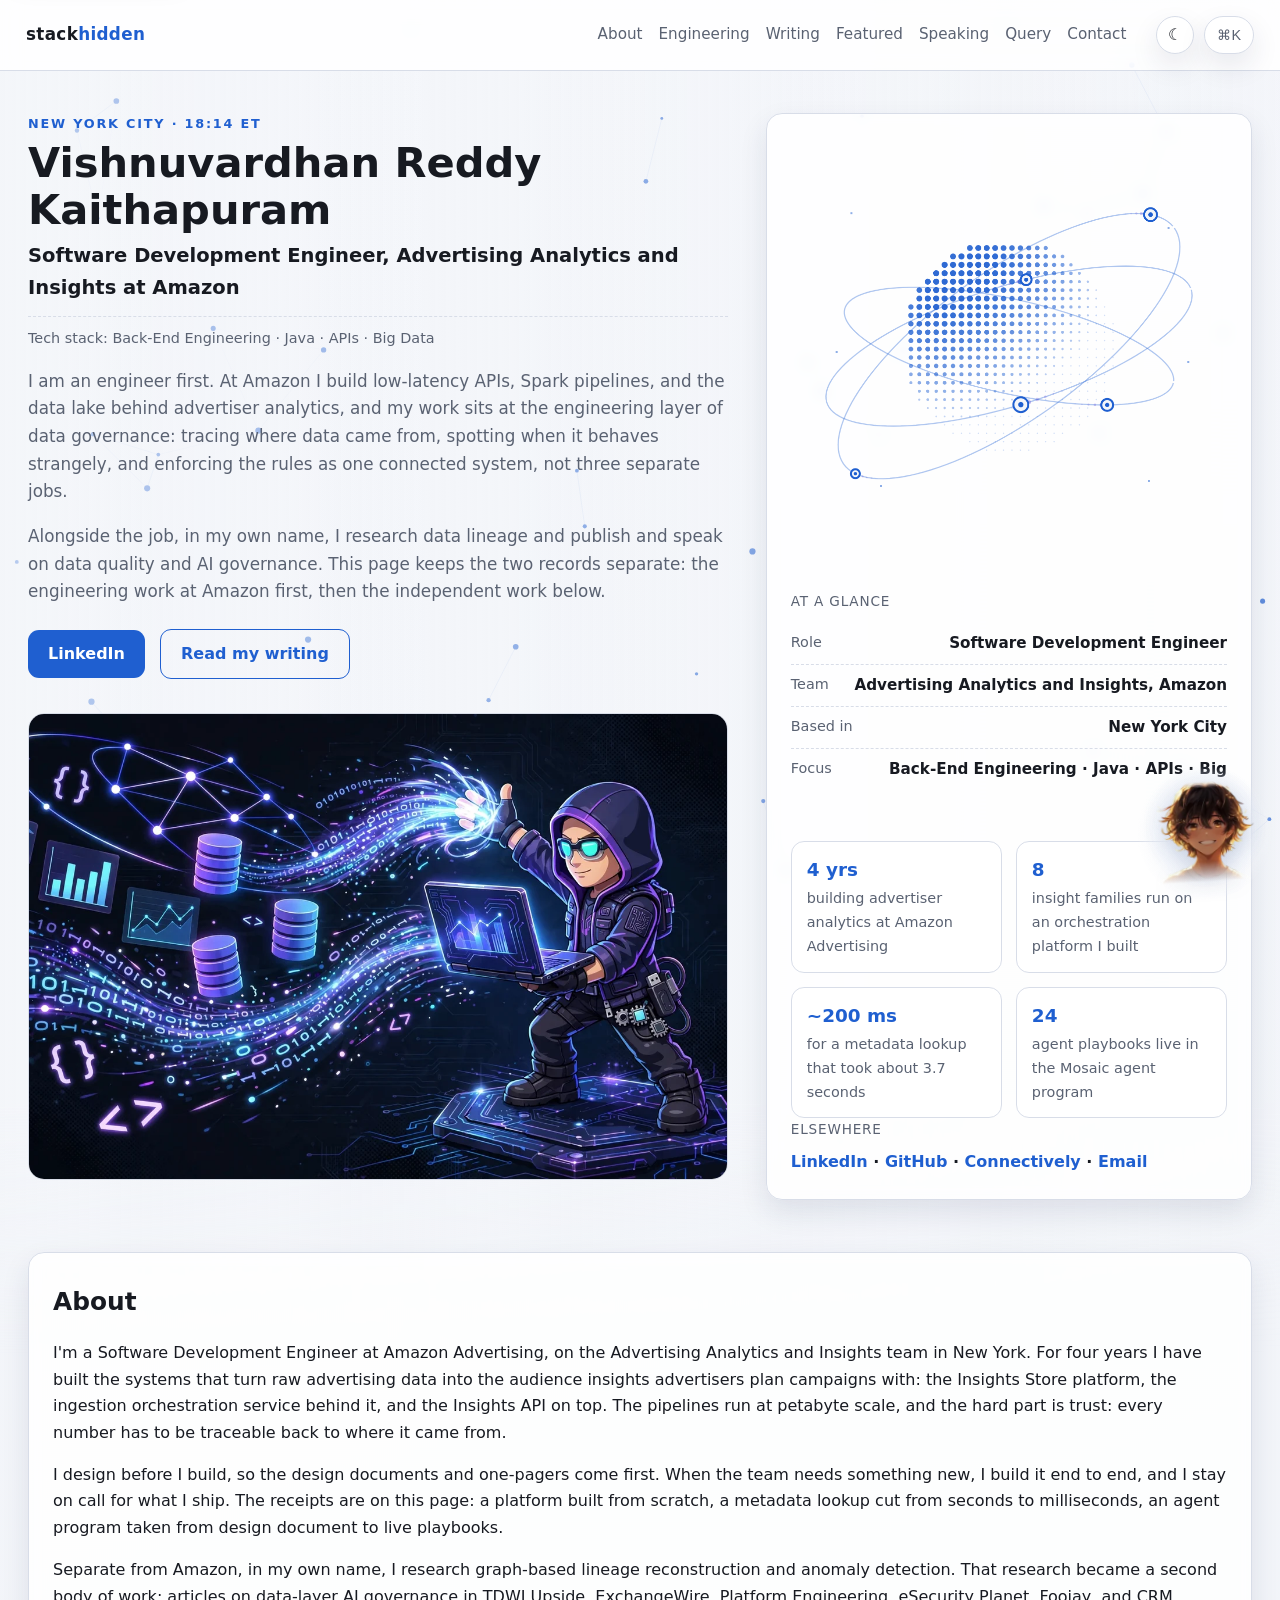
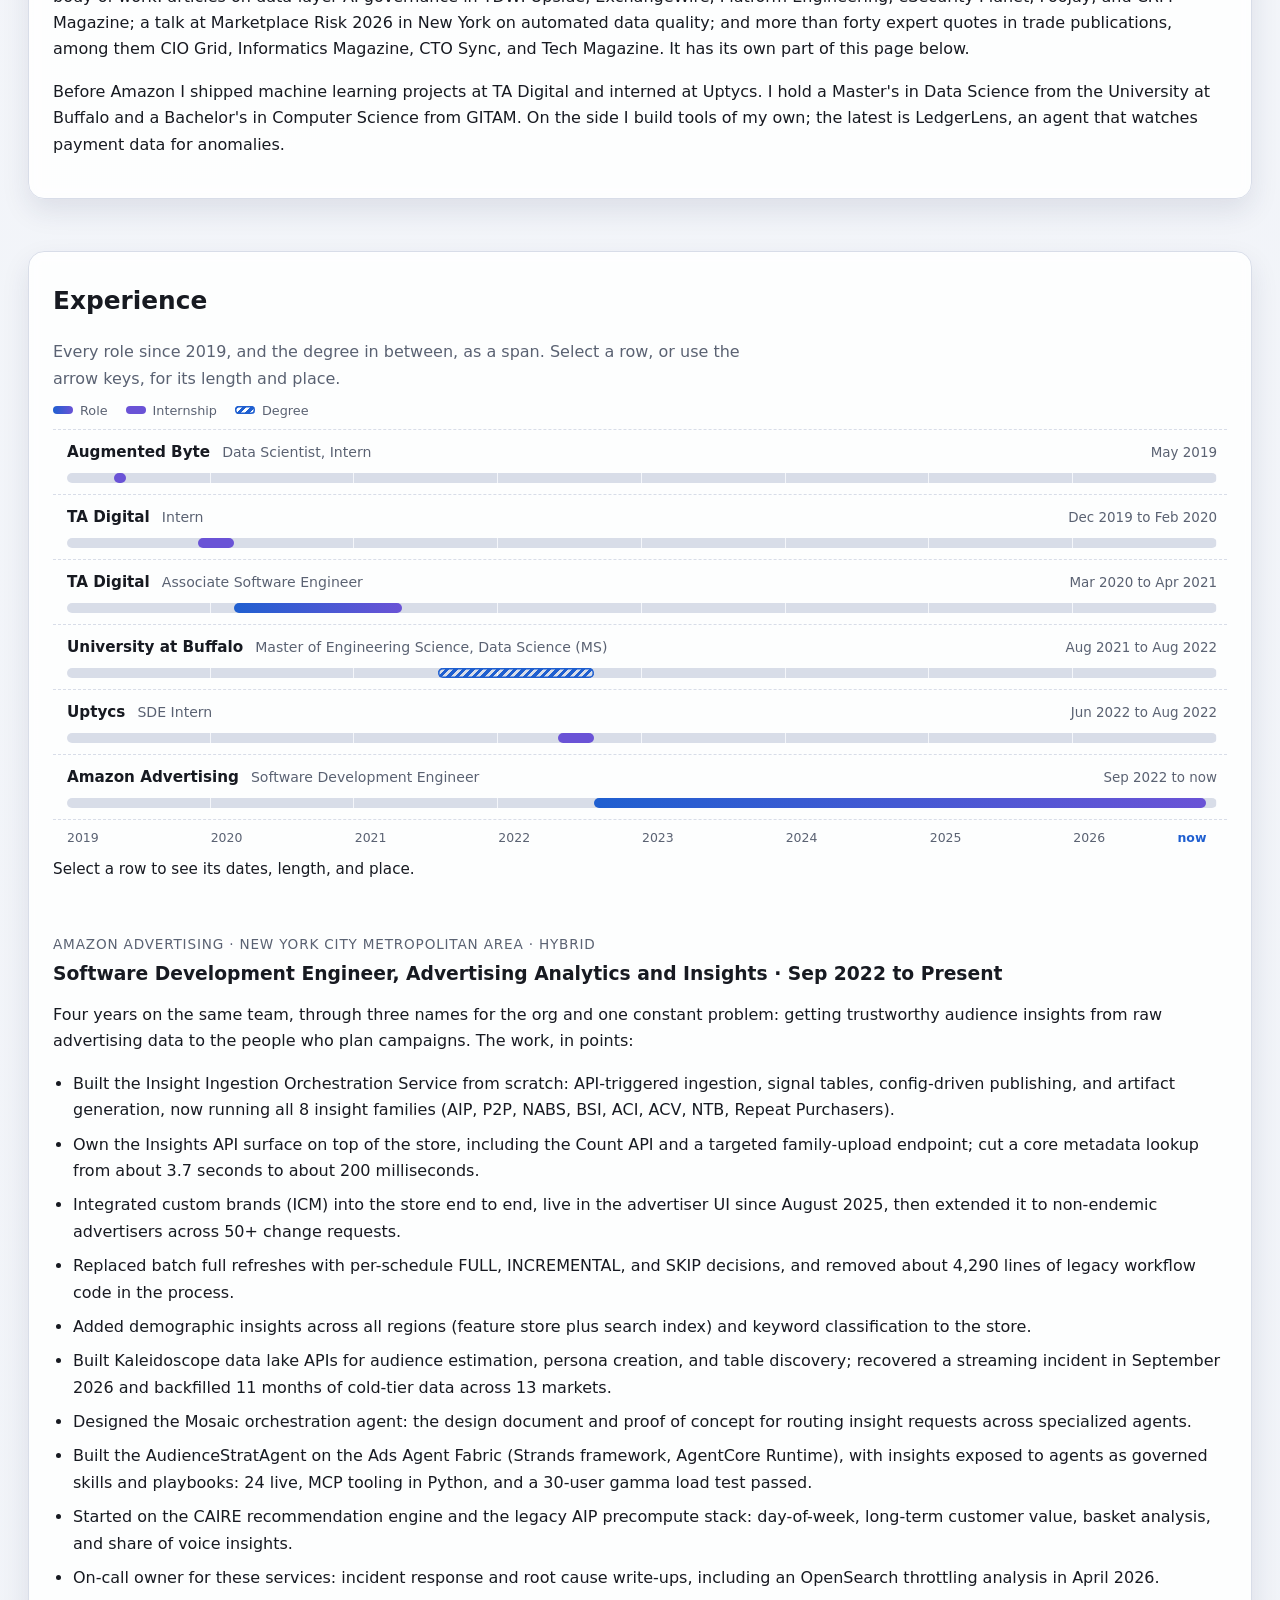
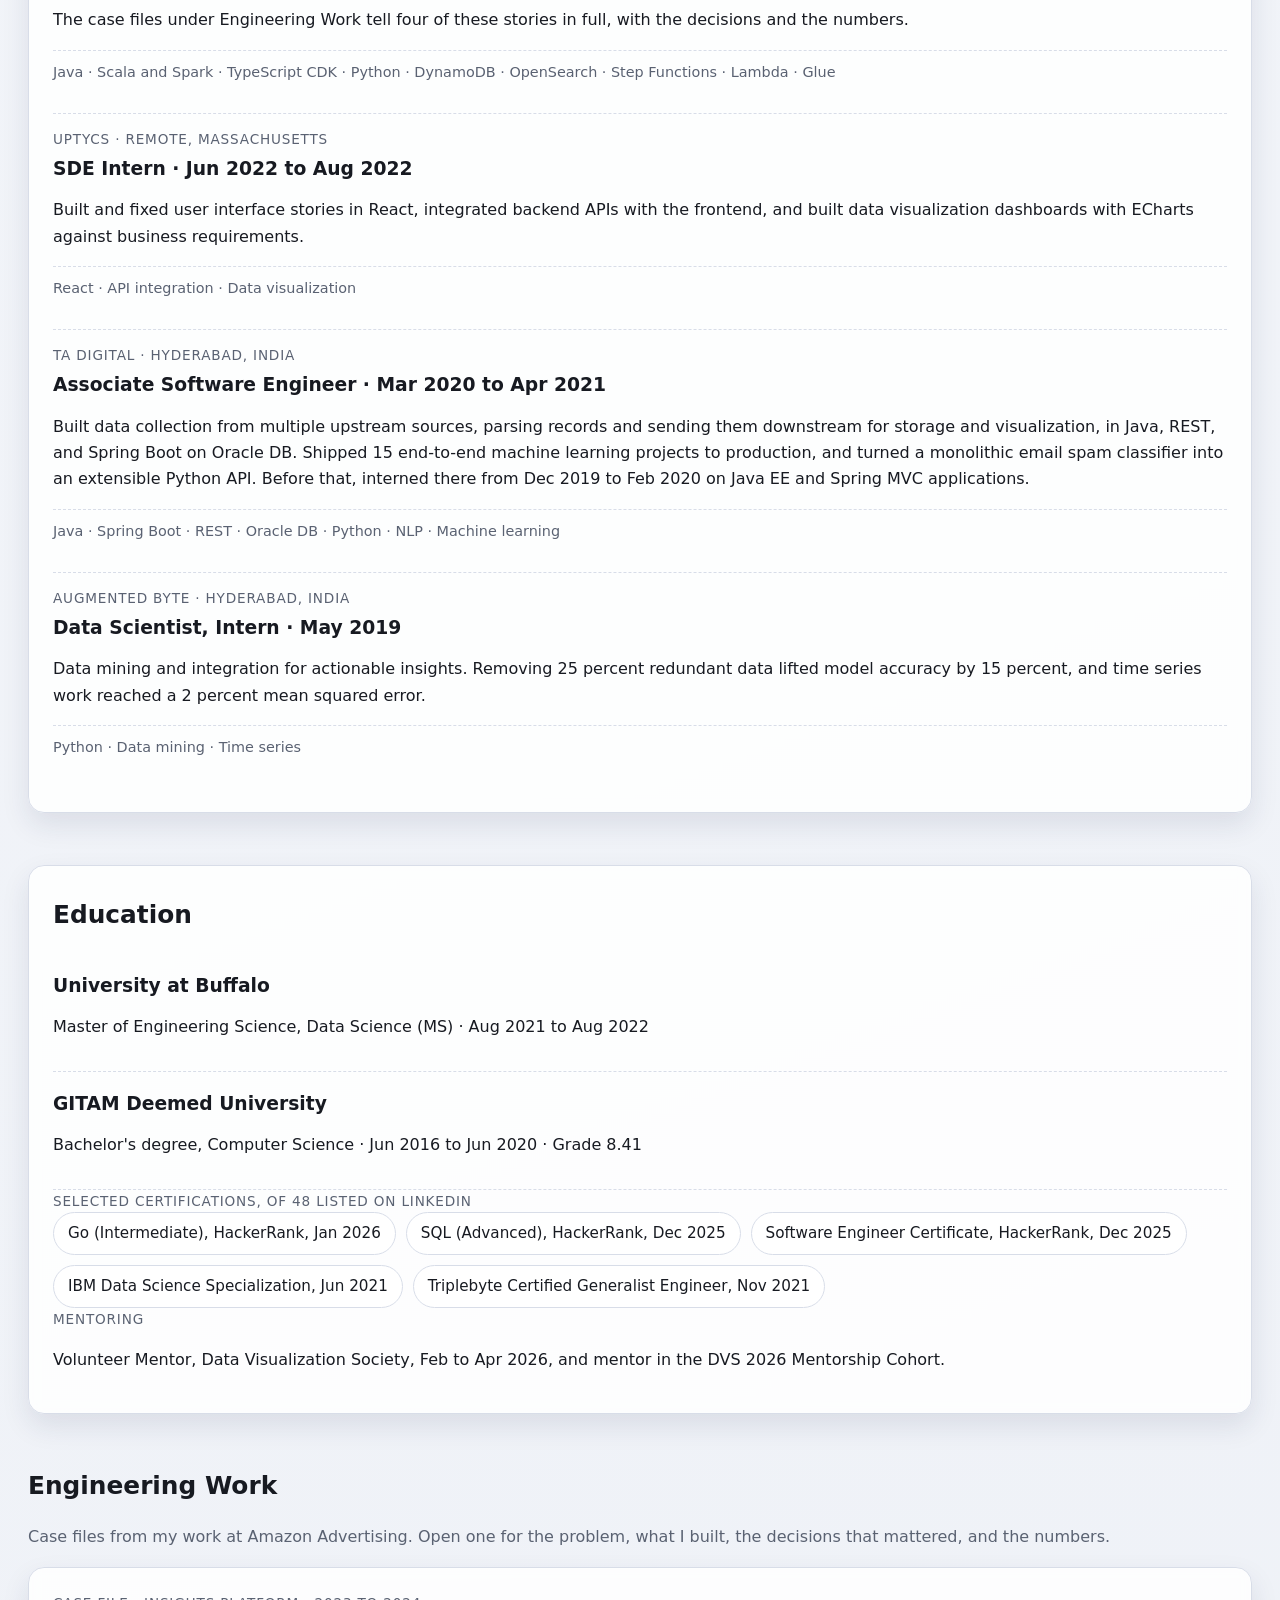
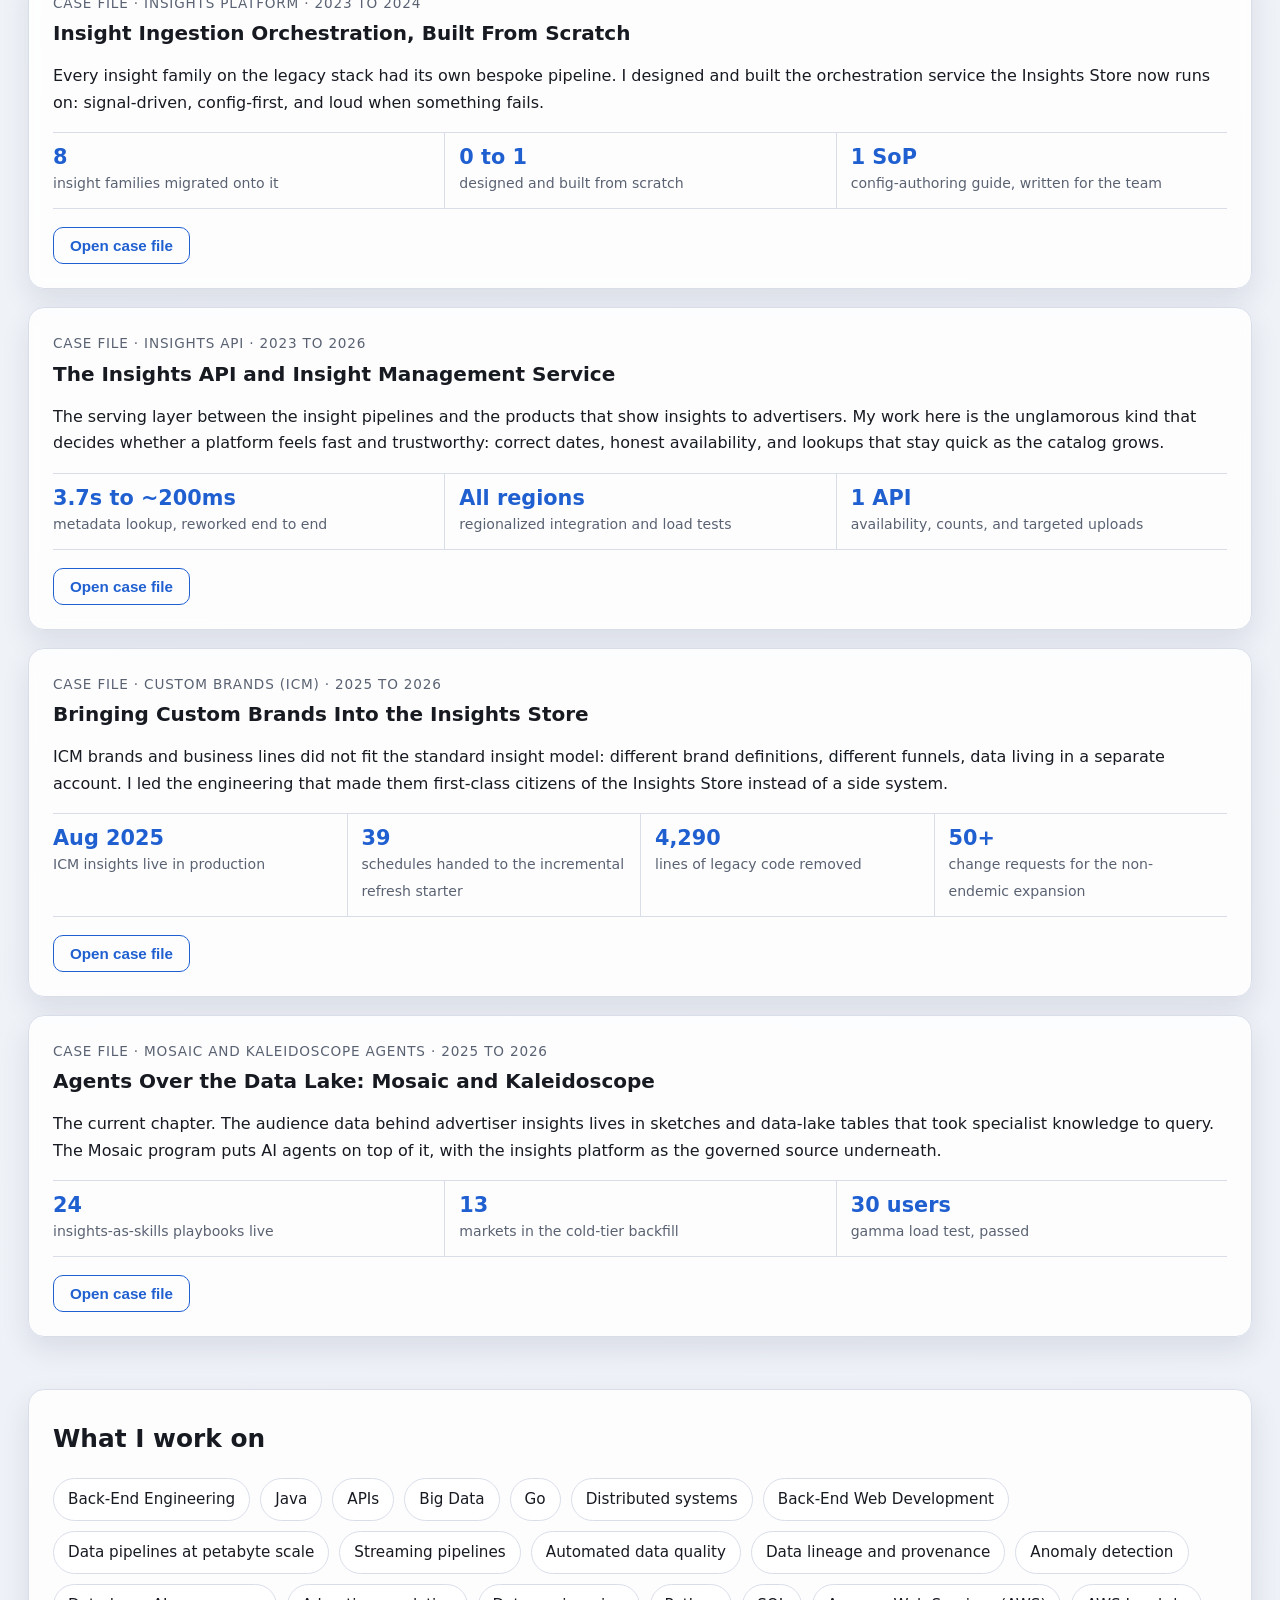
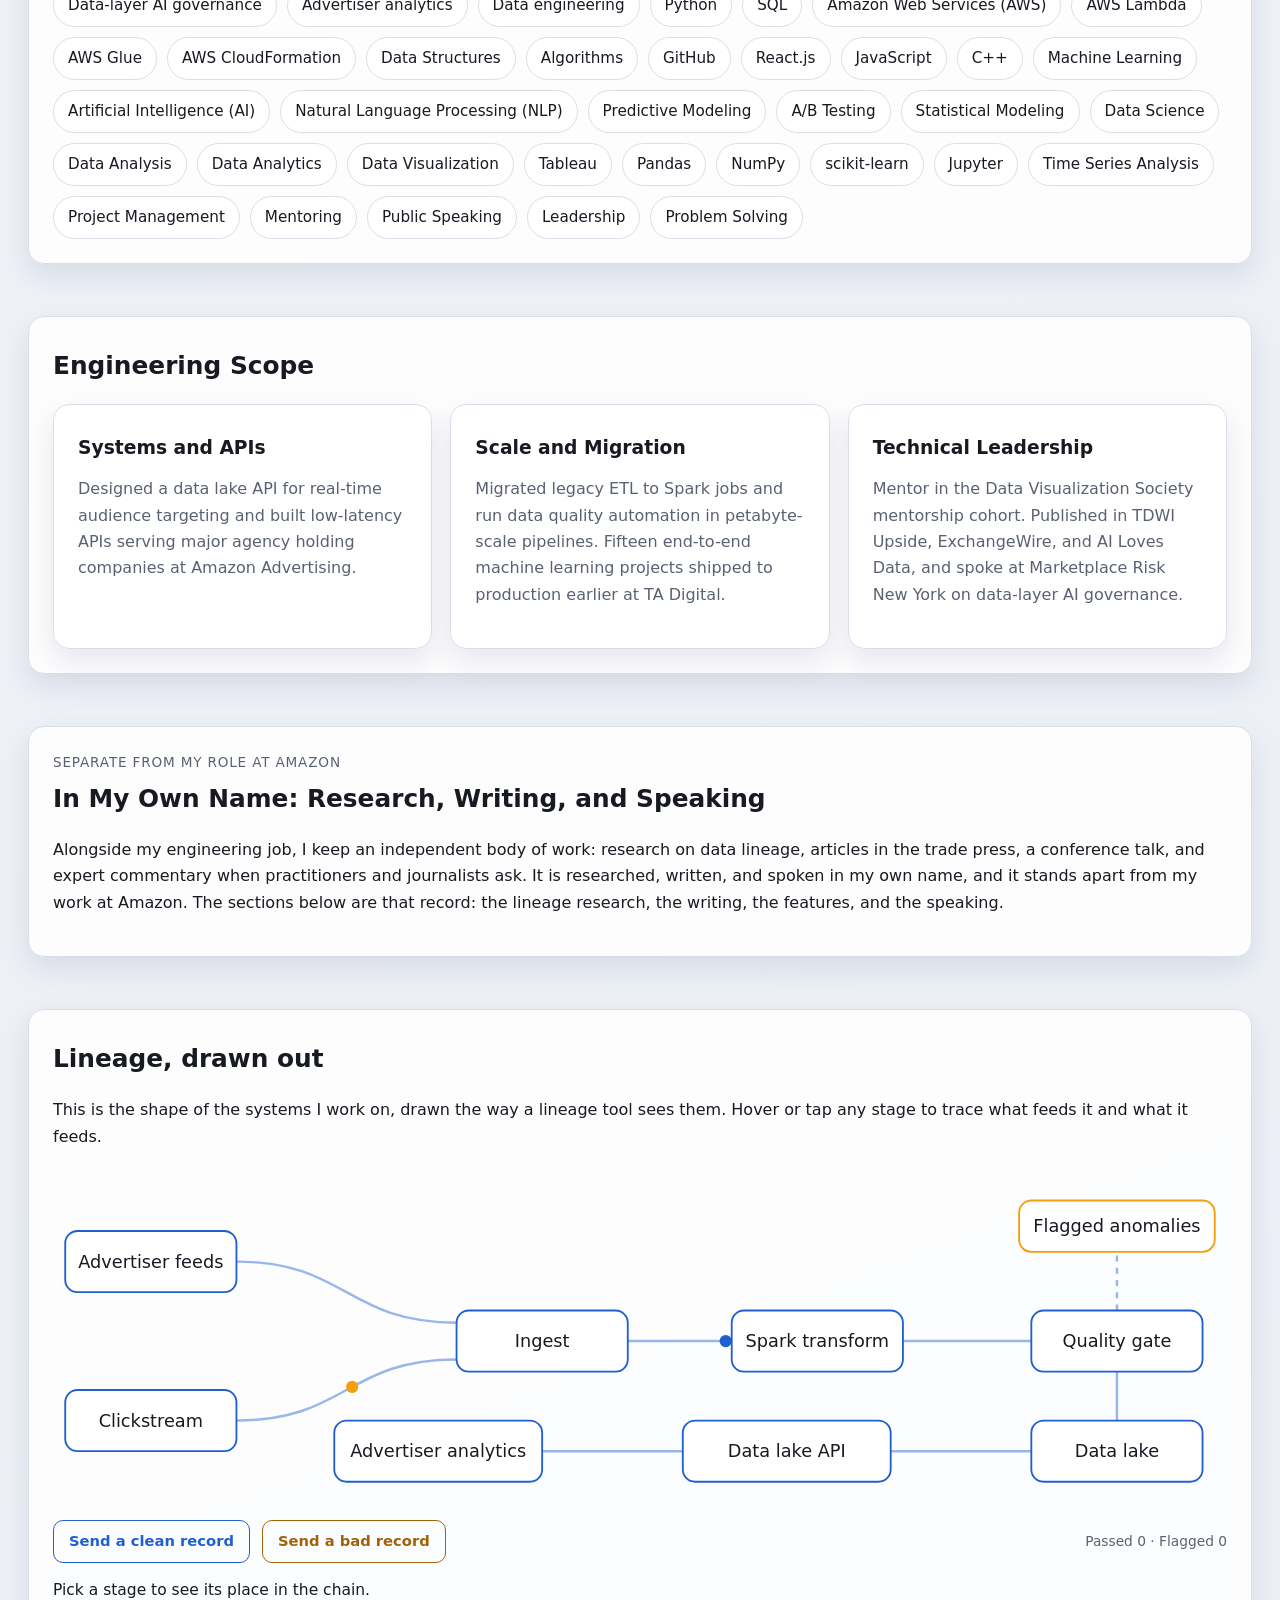
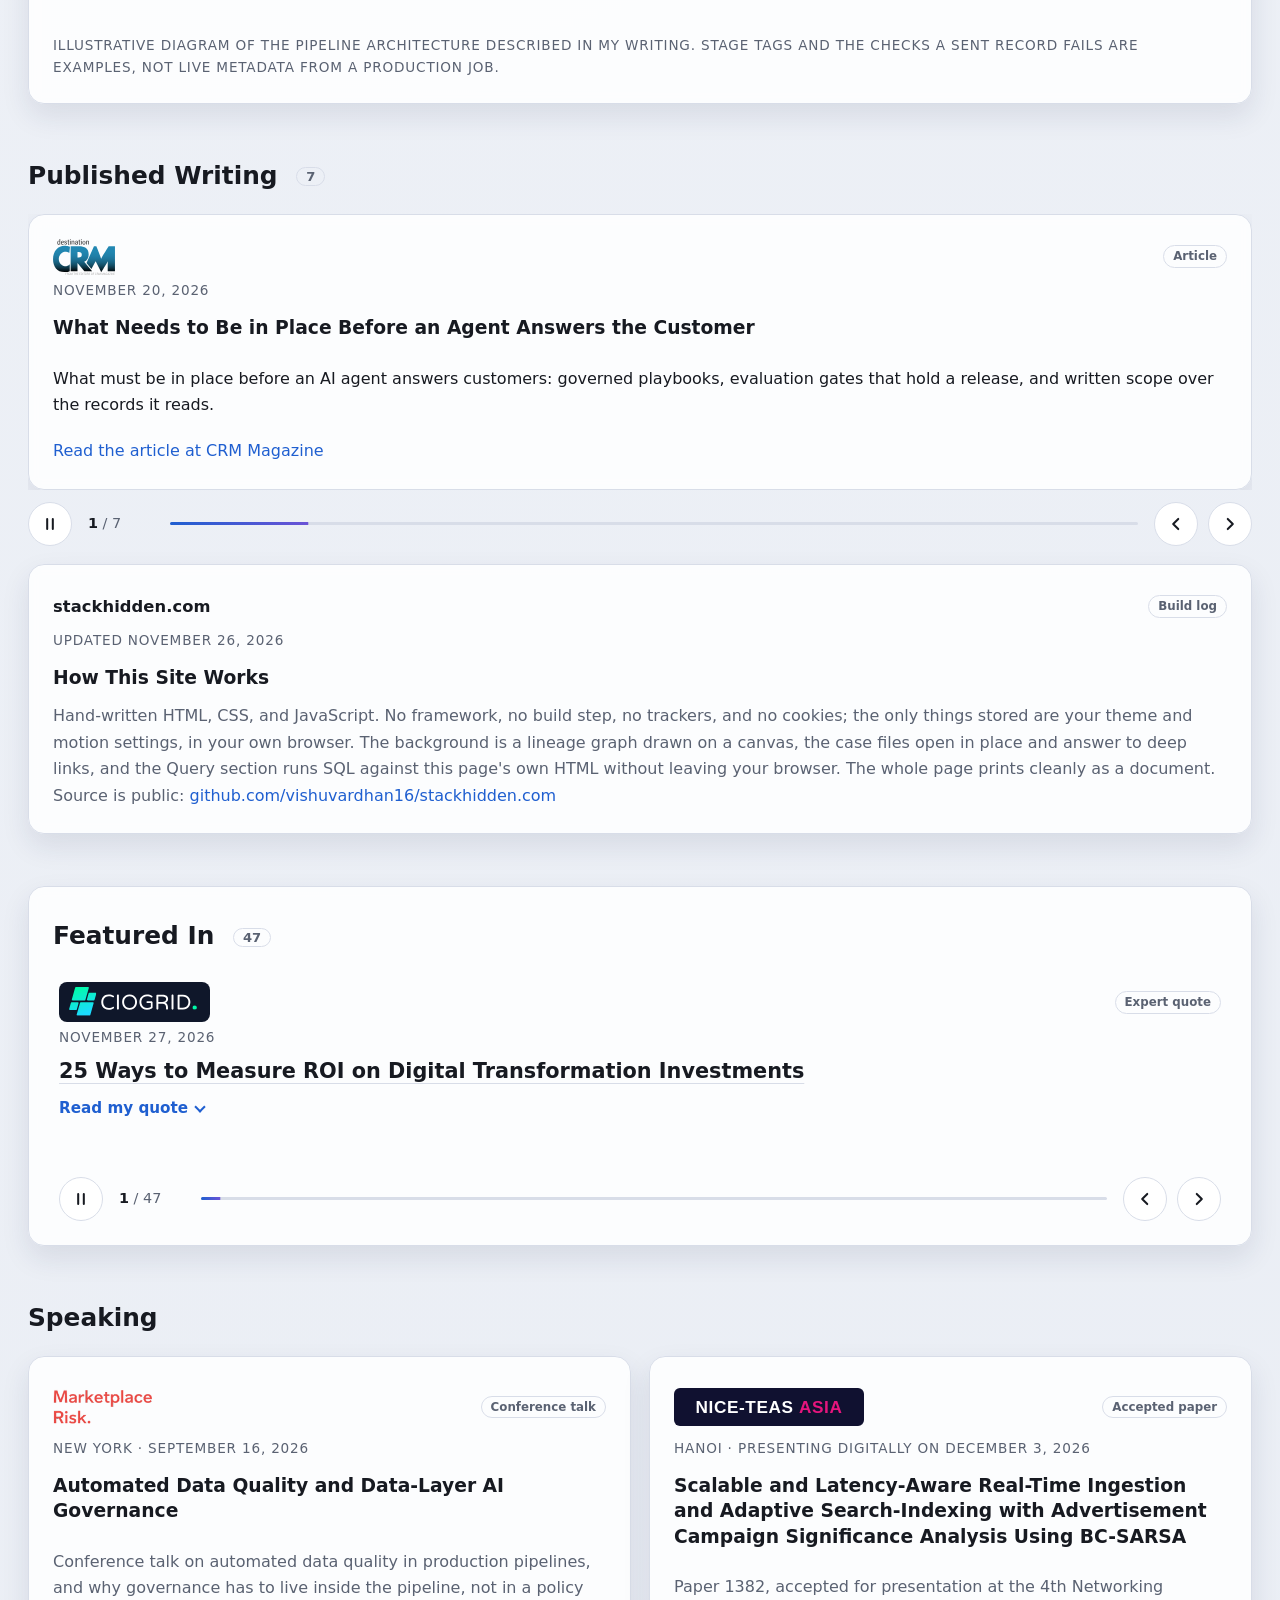
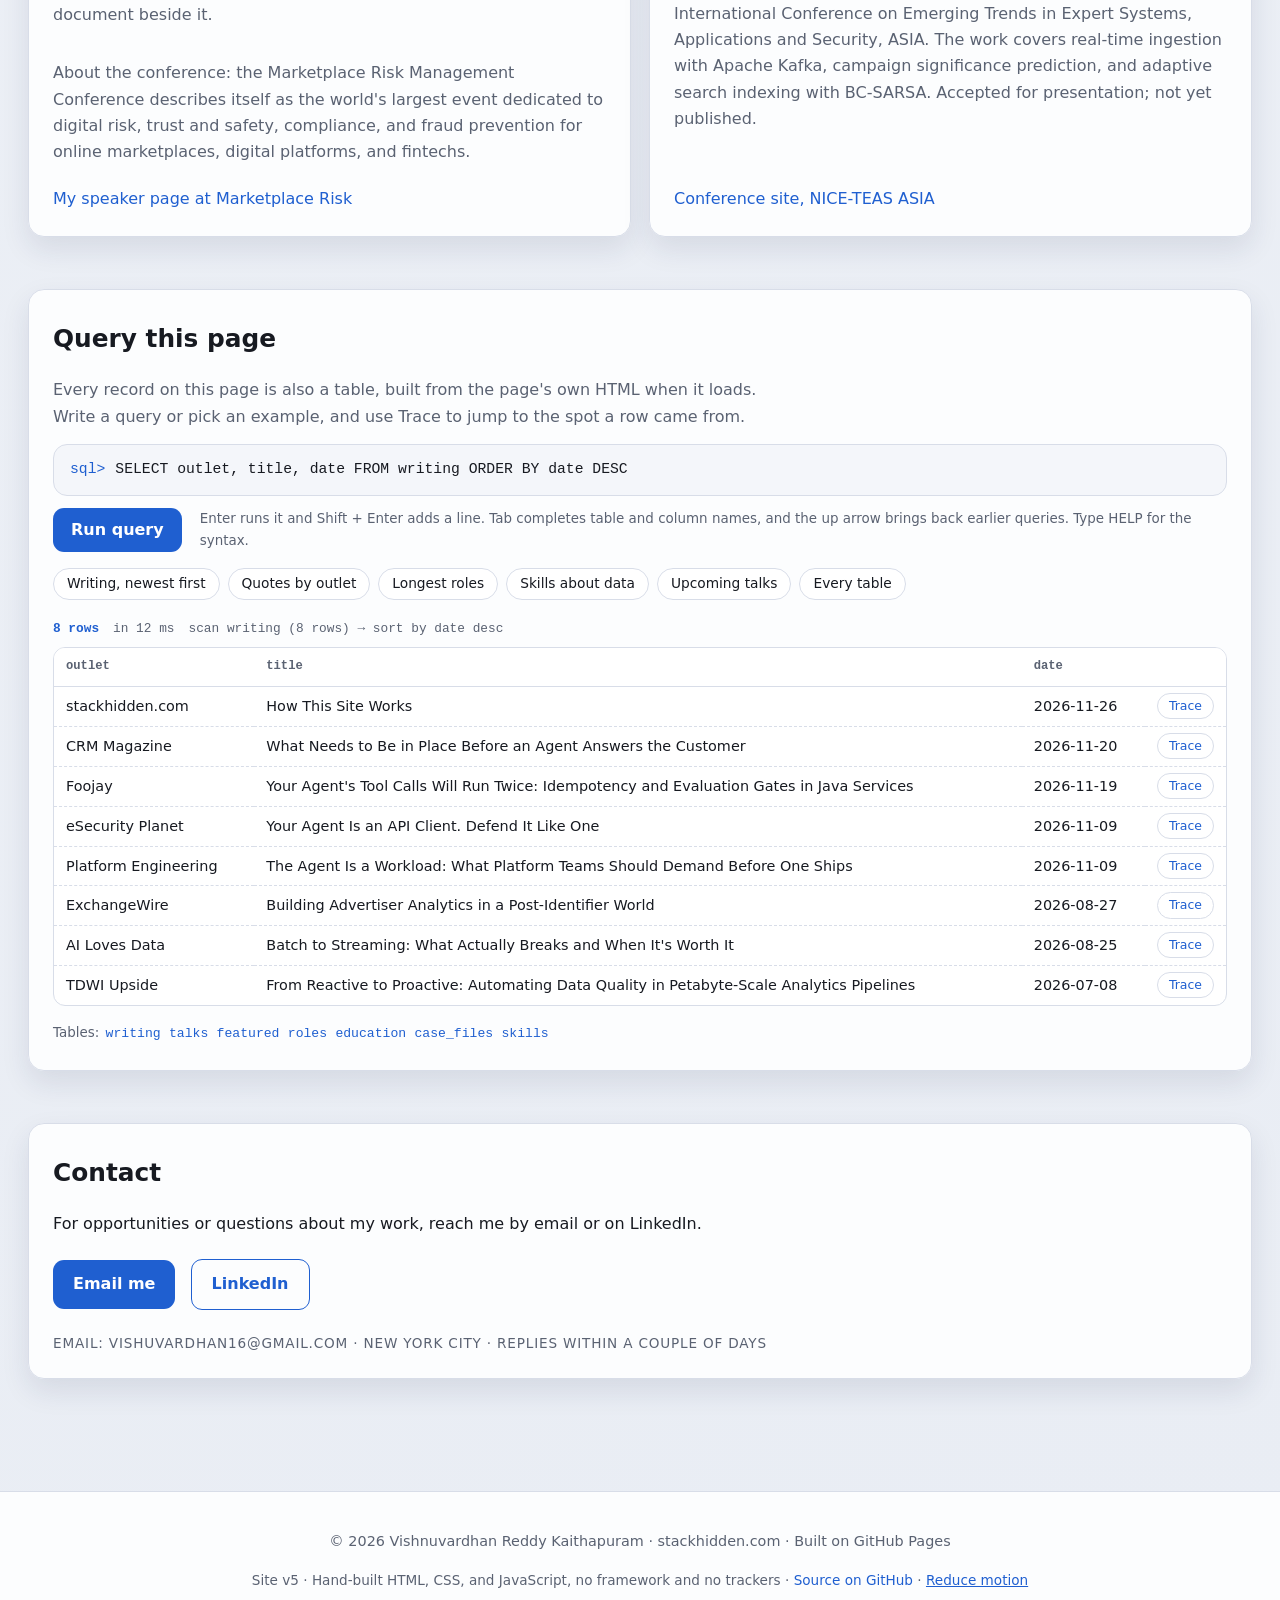
==== commit dfe2ff1a: "Featured In: add placement #47 (CIO Grid ROI), fix Speaking date to Dec 3" ====
--- a/index.html
+++ b/index.html
@@ -742,7 +742,7 @@
 
     <!-- Featured in: named expert quotes. Short excerpts only, always attributed and linked to the source article. -->
 <section id="featured" class="panel">
-    <h2>Featured In <span class="section-count">46</span></h2>
+    <h2>Featured In <span class="section-count">47</span></h2>
     <!-- Featured quotes in an auto-advancing carousel (5 seconds per
          slide, app.js), one slide per published quote: the six from
          Sep 30 to Nov 4, 2026 (Label Your Data, Informatics Magazine,
@@ -751,7 +751,8 @@
          Nov 26, 2026, placements #36 to #46: CIO Grid, Tech Magazine,
          Informatics Magazine, CTO Sync, Interview Focus, Label Your Data,
          Block Telegraph, Transit Tomorrow, Grit Daily, Smartech Daily,
-         AZ Big Media, PRAPI, and Customer Relations.
+         AZ Big Media, PRAPI, and Customer Relations, and one more added
+         Nov 28, 2026, placement #47: CIO Grid.
 
          Newest first (Nov 26, 2026, at the owner's request): a visitor
          opens on the latest quote, and a new one goes at the top. Quotes
@@ -785,6 +786,17 @@
       <div class="carousel-track">
         <figure class="slide">
           <figcaption>
+            <div class="pub-head"><span class="pub-mark"><img class="pub-logo darkplate" src="assets/logos/ciogrid.svg" alt="" width="131" height="30" loading="lazy" decoding="async"></span><p class="pub-name">CIO Grid</p><span class="pub-kind">Expert quote</span></div>
+            <p class="meta pub-date">November 27, 2026</p>
+            <h3 class="slide-title"><a href="https://ciogrid.com/qa/25-ways-to-measure-roi-on-digital-transformation-investments/" target="_blank" rel="noopener">25 Ways to Measure ROI on Digital Transformation Investments</a></h3>
+          </figcaption>
+          <details class="slide-quote">
+            <summary><span class="sq-closed">Read my quote</span><span class="sq-open">Hide quote</span></summary>
+            <blockquote cite="https://ciogrid.com/qa/25-ways-to-measure-roi-on-digital-transformation-investments/"><p>The best way I have found to measure ROI is to link the investment to a weekly decision, with a named owner and a date by which to judge it. I don't measure ROI by the size of the investment, or the amount of work delivered. I measure it by whether the decision the investment was supposed to inform became easier, faster or more trustworthy.</p></blockquote>
+          </details>
+        </figure>
+        <figure class="slide">
+          <figcaption>
             <div class="pub-head"><span class="pub-mark"><img class="pub-logo" src="assets/logos/techmagazine.png" alt="" width="134" height="28" loading="lazy" decoding="async"></span><p class="pub-name">Tech Magazine</p><span class="pub-kind">Expert quote</span></div>
             <p class="meta pub-date">November 25, 2026</p>
             <h3 class="slide-title"><a href="https://techmagazine.io/qa/how-software-teams-keep-technical-debt-from-stalling-progress/" target="_blank" rel="noopener">How Software Teams Keep Technical Debt From Stalling Progress</a></h3>
@@ -1298,7 +1310,7 @@
            quiet. Hidden without JavaScript, when every slide shows. -->
       <div class="carousel-controls">
         <button type="button" class="carousel-btn carousel-play" id="quotePlay" aria-label="Pause the quotes"><svg class="icon-pause" viewBox="0 0 16 16" width="18" height="18" aria-hidden="true" focusable="false"><path d="M5.5 3.5v9M10.5 3.5v9"/></svg><svg class="icon-play" viewBox="0 0 16 16" width="18" height="18" aria-hidden="true" focusable="false"><path d="M5.5 3.6v8.8L12.3 8z"/></svg></button>
-        <p class="carousel-count" aria-live="off" aria-atomic="true"><span class="sr-only">Quote </span><span class="cc-now">1</span><span aria-hidden="true"> / </span><span class="sr-only"> of </span><span class="cc-total">46</span></p>
+        <p class="carousel-count" aria-live="off" aria-atomic="true"><span class="sr-only">Quote </span><span class="cc-now">1</span><span aria-hidden="true"> / </span><span class="sr-only"> of </span><span class="cc-total">47</span></p>
         <span class="carousel-meter" aria-hidden="true"><span class="carousel-meter-fill"></span></span>
         <div class="carousel-arrows">
           <button type="button" class="carousel-btn" id="quotePrev" aria-label="Previous quote"><svg viewBox="0 0 16 16" width="18" height="18" aria-hidden="true" focusable="false"><path d="M10 3.5 5.5 8l4.5 4.5"/></svg></button>
@@ -1333,7 +1345,7 @@
           <p class="pub-name">NICE-TEAS ASIA 2026</p>
           <span class="pub-kind">Accepted paper</span>
         </div>
-        <p class="meta pub-date">Hanoi &middot; Presenting digitally on December 4, 2026</p>
+        <p class="meta pub-date">Hanoi &middot; Presenting digitally on December 3, 2026</p>
         <h3>Scalable and Latency-Aware Real-Time Ingestion and Adaptive Search-Indexing with Advertisement Campaign Significance Analysis Using BC-SARSA</h3>
         <p>Paper 1382, accepted for presentation at the 4th Networking International Conference on Emerging Trends in Expert Systems, Applications and Security, ASIA. The work covers real-time ingestion with Apache Kafka, campaign significance prediction, and adaptive search indexing with BC-SARSA. Accepted for presentation; not yet published.</p>
         <p><a href="https://asia.nice-teas.com/" target="_blank" rel="noopener">Conference site, NICE-TEAS ASIA</a></p>
